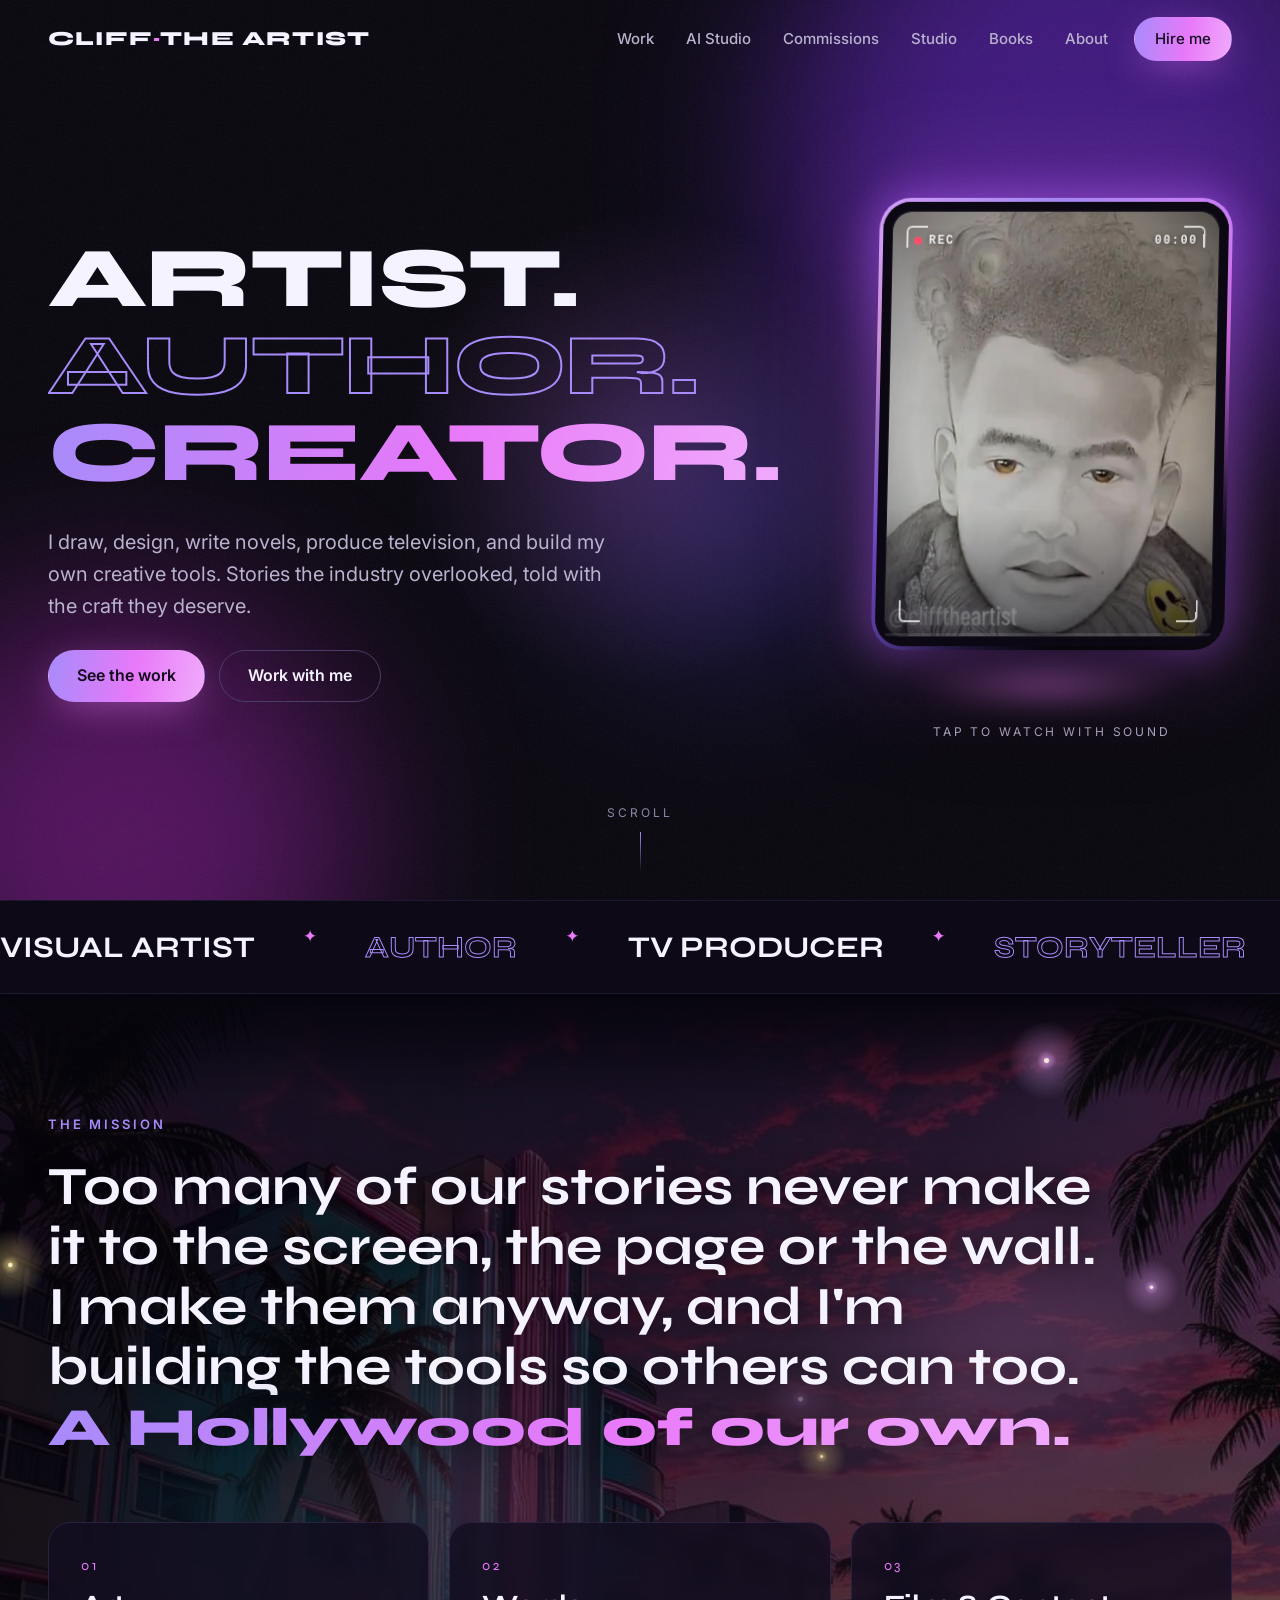
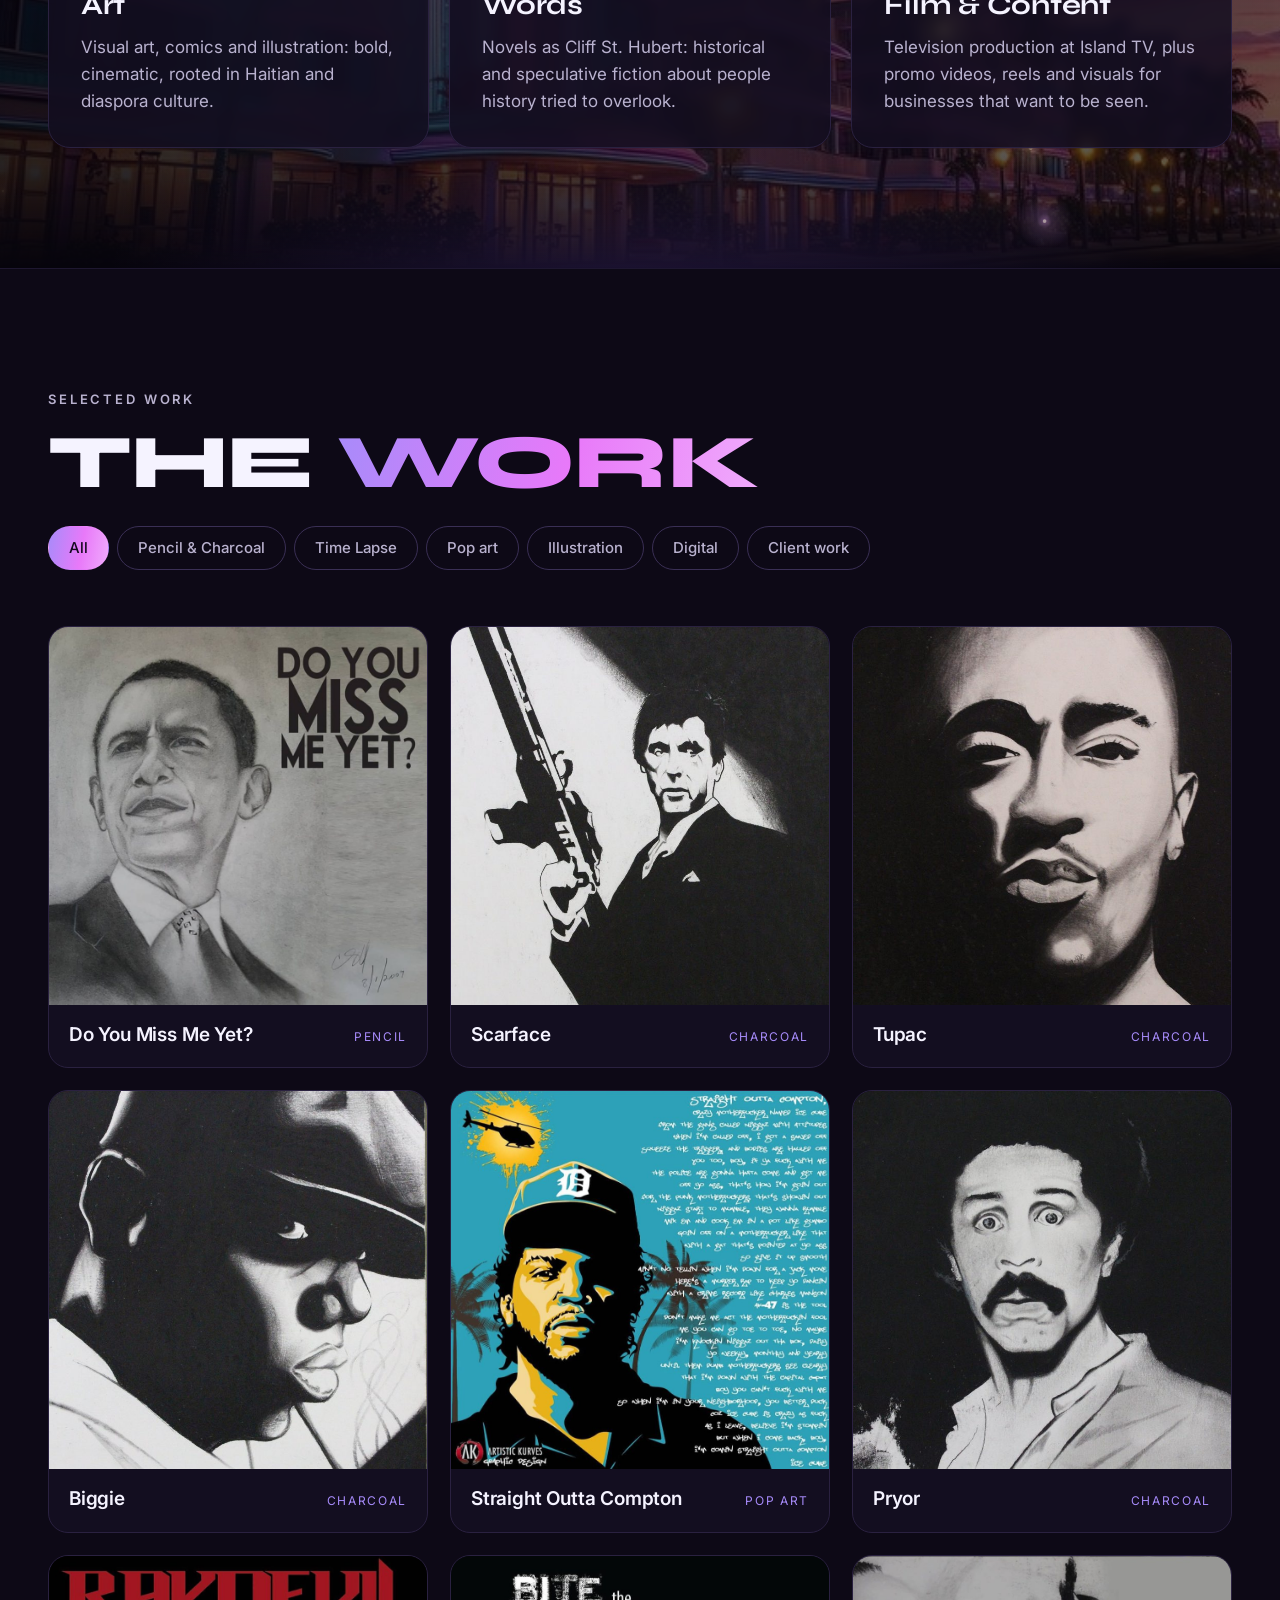
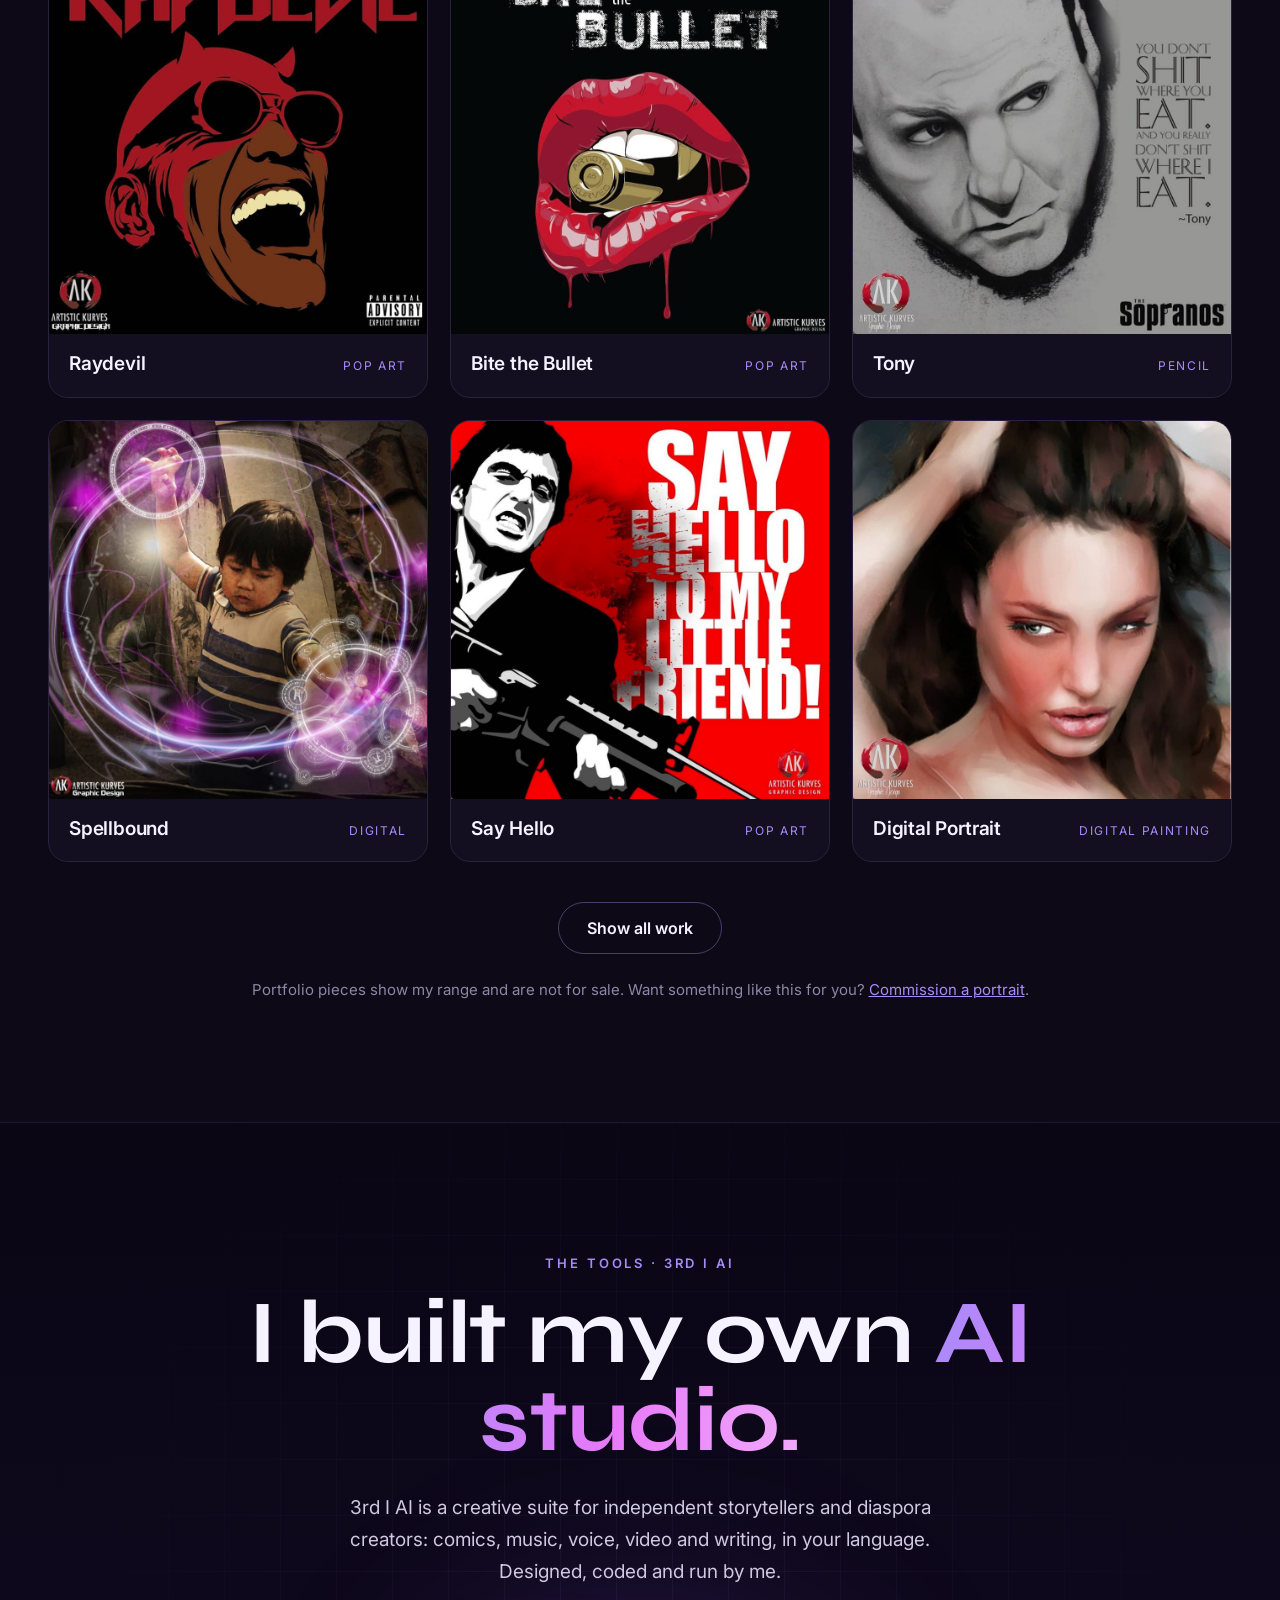
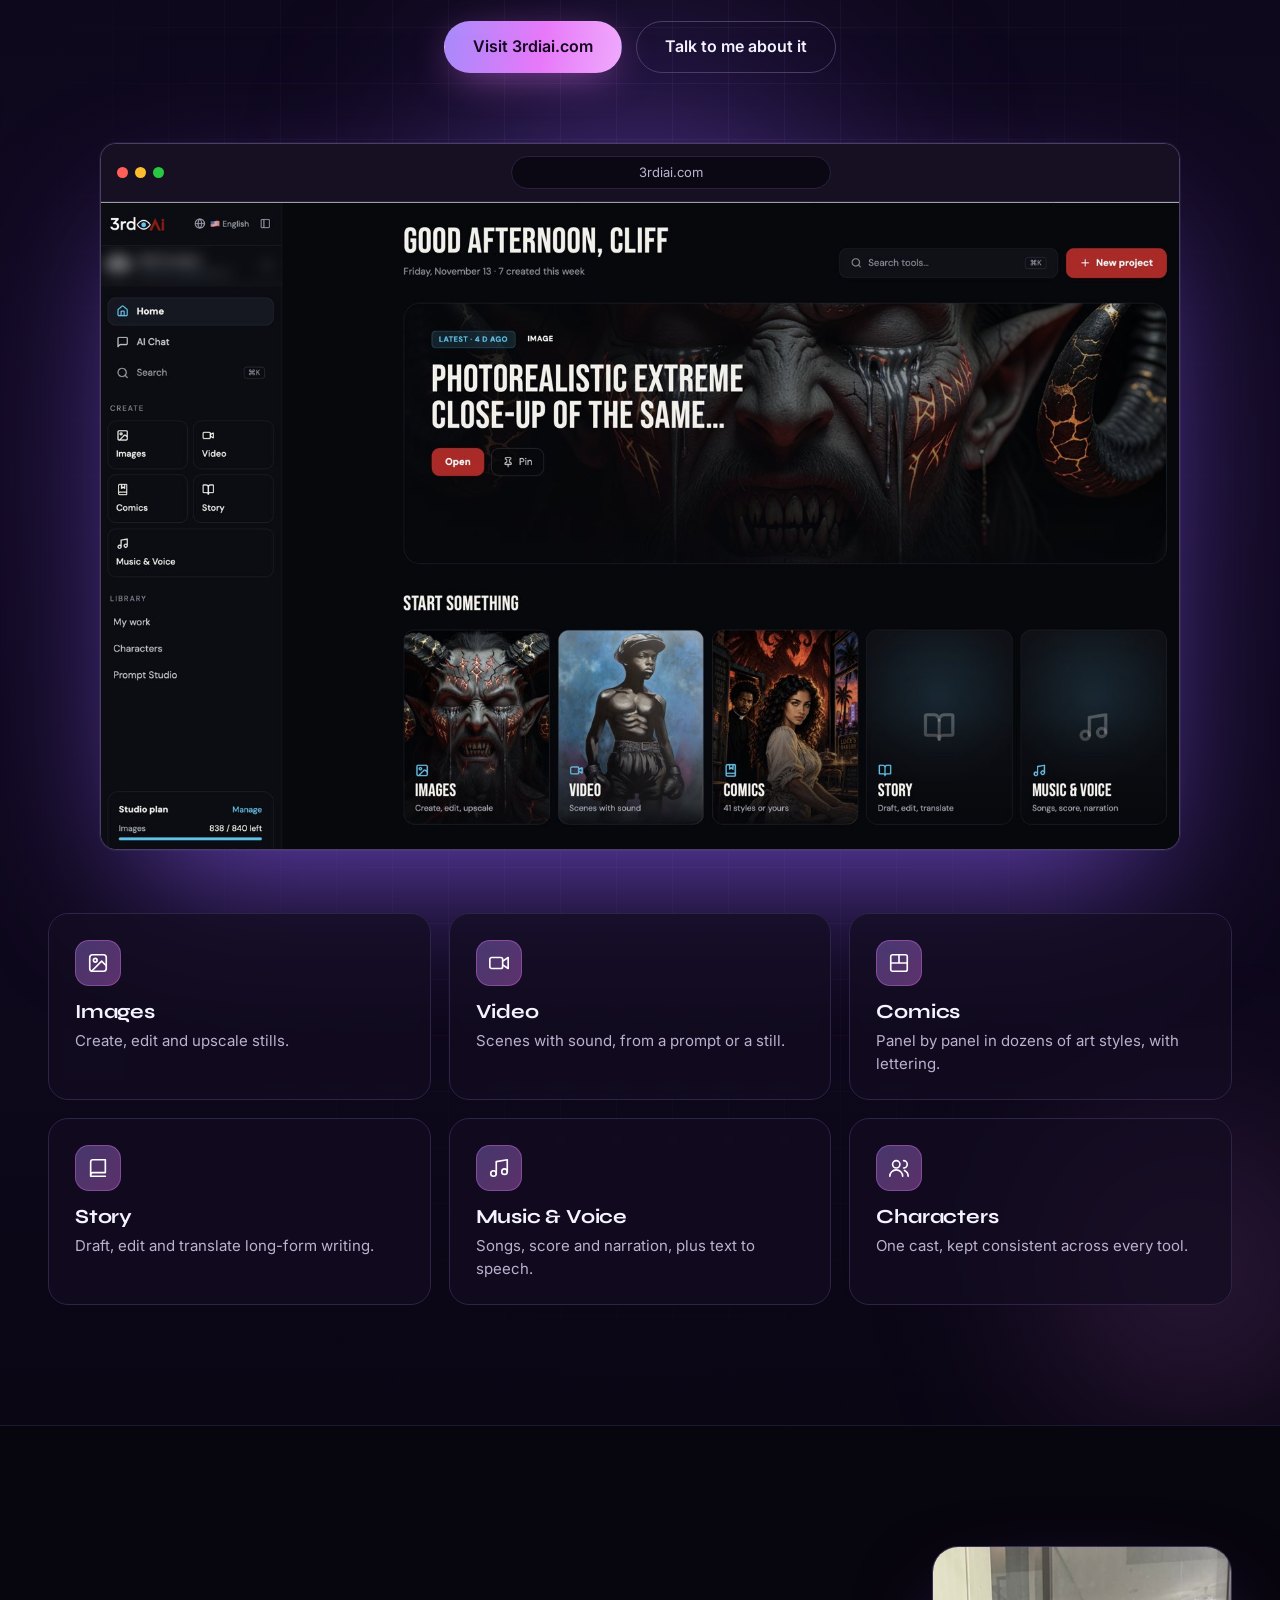
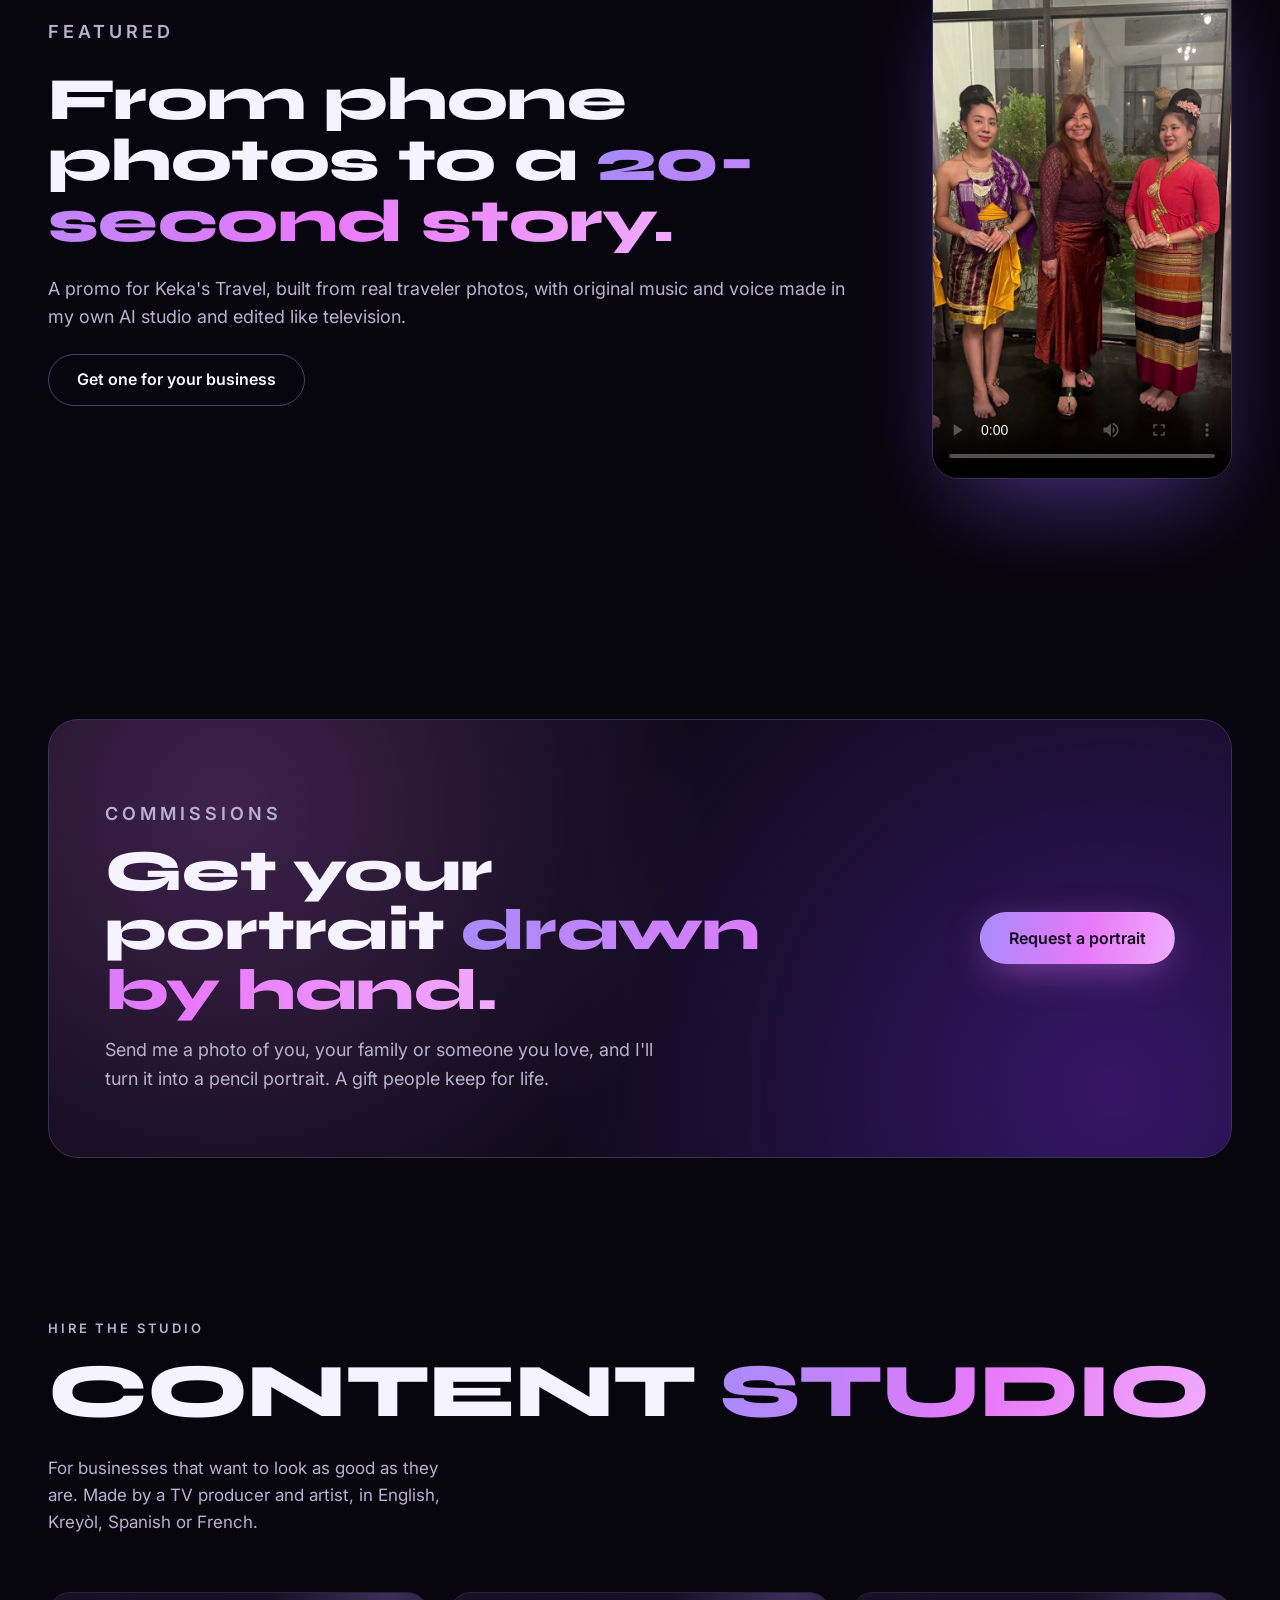
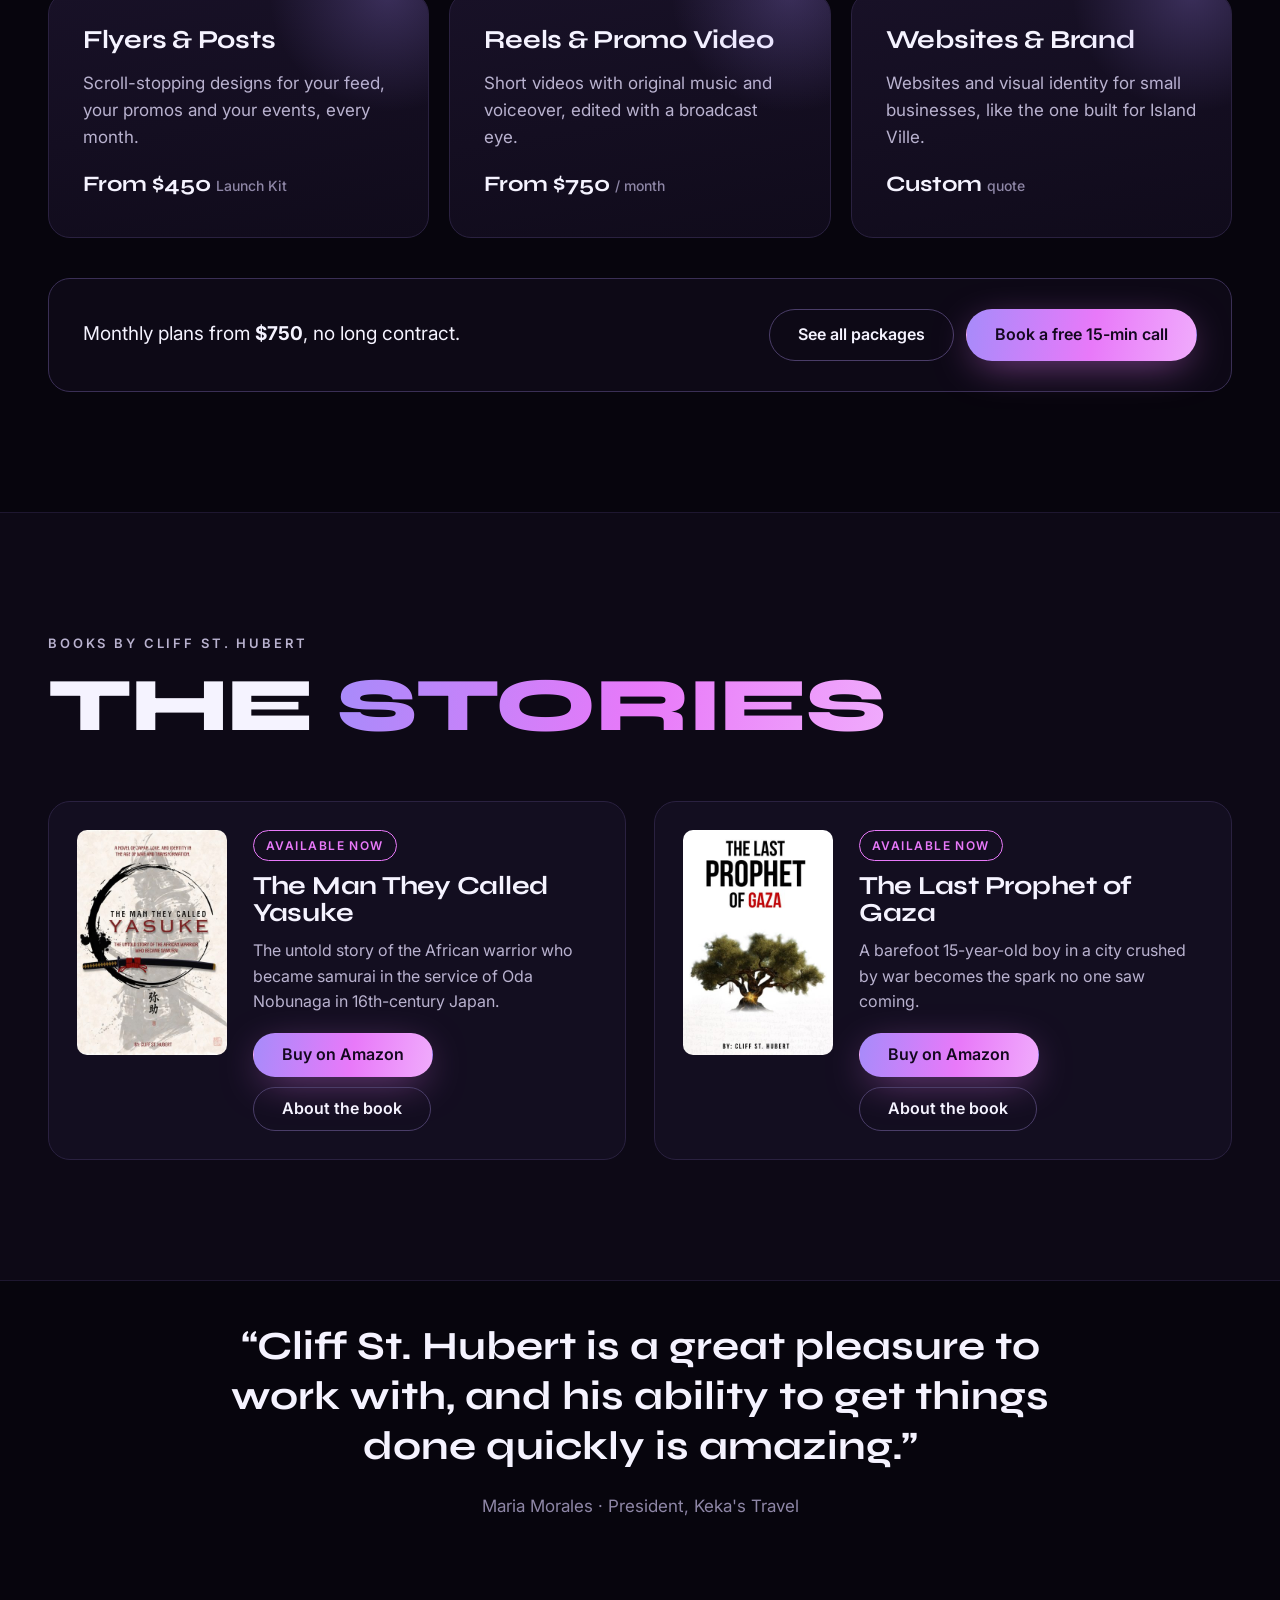
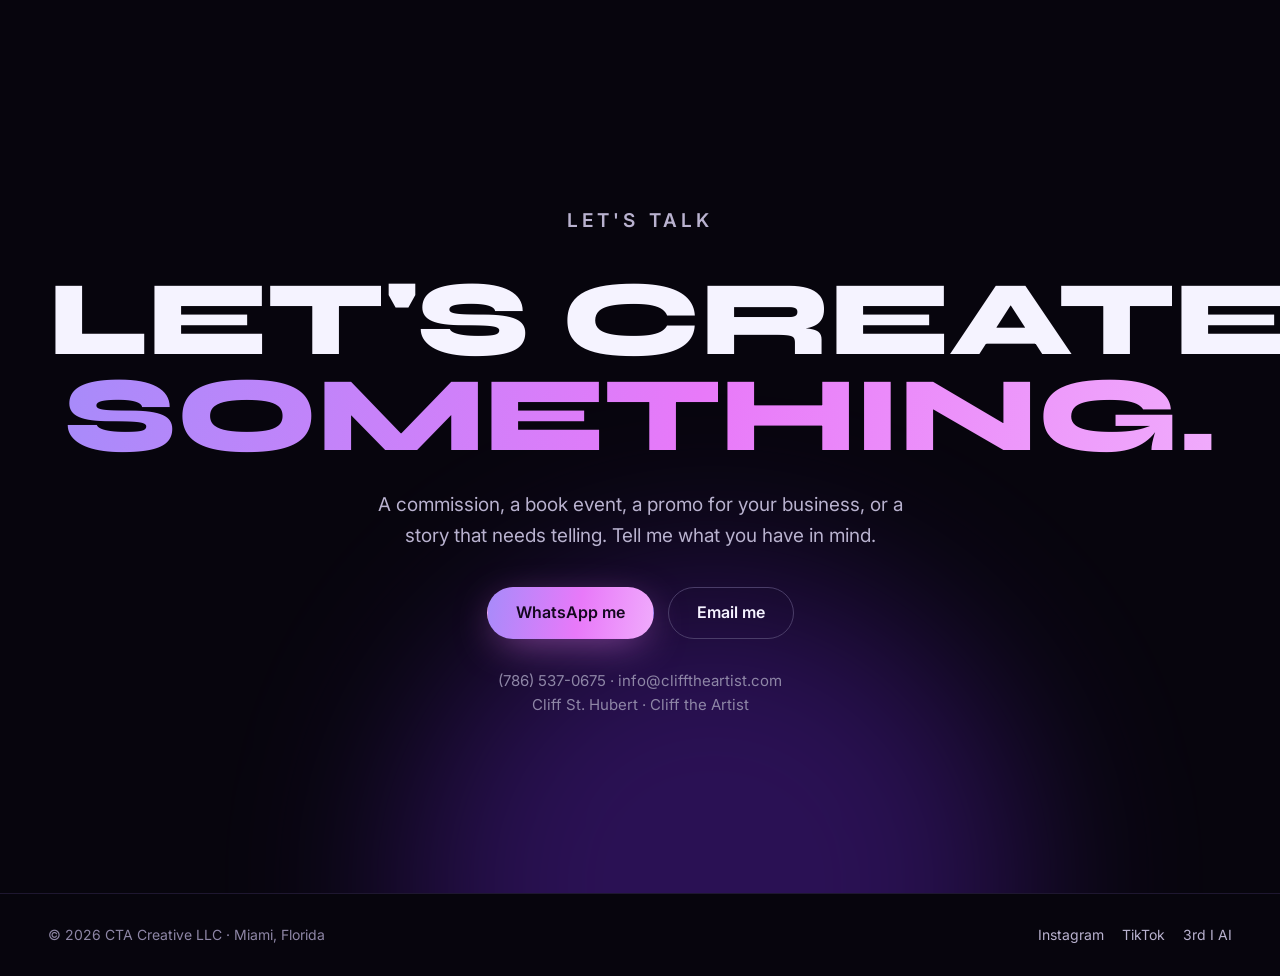
==== index.html @ 18308c5f "Use info@clifftheartist.com" ====
<!DOCTYPE html>
<html lang="en">
<head>
<meta charset="utf-8">
<meta name="viewport" content="width=device-width, initial-scale=1">
<title>Cliff the Artist · Artist, Author, Creator</title>
<meta name="description" content="Cliff the Artist: visual artist, author and TV producer in Miami. Art, books, film, and a content studio for businesses.">
<link rel="preconnect" href="https://fonts.googleapis.com">
<link rel="preconnect" href="https://fonts.gstatic.com" crossorigin>
<link href="https://fonts.googleapis.com/css2?family=Syne:wght@600;700;800&family=Inter:wght@400;500;600&display=swap" rel="stylesheet">
<link rel="stylesheet" href="css/site.css">
</head>
<body>
<a class="skip" href="#main">Skip to content</a>

<header class="nav" id="nav">
  <div class="wrap">
    <a class="logo" href="#top">CLIFF<span>·</span>THE ARTIST</a>
    <button class="menu-btn" aria-expanded="false" aria-controls="links">Menu</button>
    <nav class="links" id="links" aria-label="Main">
      <a href="#work">Work</a>
      <a href="#ai">AI Studio</a>
      <a href="#commission">Commissions</a>
      <a href="studio.html">Studio</a>
      <a href="#books">Books</a>
      <a href="#about">About</a>
      <a class="btn btn-primary" href="#contact">Hire me</a>
    </nav>
  </div>
</header>

<main id="main">

<!-- HERO -->
<section class="hero" id="top">
  <div class="orb o1"></div><div class="orb o2"></div><div class="orb o3"></div>
  <div class="cursor-glow" id="glow"></div>
  <div class="grain"></div>
  <div class="wrap">
    <div class="hero-copy">
      <h1>
        <span class="line"><span>Artist.</span></span>
        <span class="line"><span class="outline">Author.</span></span>
        <span class="line"><span class="grad-text">Creator.</span></span>
      </h1>
      <p class="lead">I draw, design, write novels, produce television, and build my own creative tools. Stories the industry overlooked, told with the craft they deserve.</p>
      <div class="ctas">
        <a class="btn btn-primary" href="#work">See the work</a>
        <a class="btn btn-ghost" href="#studio">Work with me</a>
      </div>
    </div>
    <div class="hero-stage">
      <a class="vfloat" href="#work" data-tl="0" aria-label="Watch Cliff draw: play the time-lapses full size with sound">
        <span class="vp" id="vp">
          <span class="vp-glow" aria-hidden="true"></span>
          <span class="vp-ring" aria-hidden="true"></span>
          <span class="vp-screen">
            <video src="video/drawing-reel.mp4" poster="video/drawing-reel.jpg" muted loop playsinline autoplay preload="auto"></video>
            <span class="vp-sweep" aria-hidden="true"></span>
            <span class="vp-corners" aria-hidden="true"><i></i><i></i><i></i><i></i></span>
            <span class="vp-hud" aria-hidden="true"><span><b class="dot"></b>REC</span><span id="vptc">00:00</span></span>
            <span class="vp-bar" aria-hidden="true"><b id="vpbar"></b></span>
          </span>
          <span class="vp-floor" aria-hidden="true"></span>
        </span>
        <span class="vp-label">Tap to watch with sound</span>
      </a>
    </div>
  </div>
  <div class="scroll-cue">Scroll</div>
</section>

<!-- MARQUEE -->
<div class="marquee" aria-hidden="true">
  <div class="marquee-track">
    <span>Visual Artist</span><i>✦</i><span class="alt">Author</span><i>✦</i><span>TV Producer</span><i>✦</i><span class="alt">Storyteller</span><i>✦</i><span>Founder of 3rd I AI</span><i>✦</i><span class="alt">Content Studio</span><i>✦</i>
    <span>Visual Artist</span><i>✦</i><span class="alt">Author</span><i>✦</i><span>TV Producer</span><i>✦</i><span class="alt">Storyteller</span><i>✦</i><span>Founder of 3rd I AI</span><i>✦</i><span class="alt">Content Studio</span><i>✦</i>
  </div>
</div>

<!-- MANIFESTO / ABOUT -->
<section class="sec manifesto" id="about">
  <div class="night" aria-hidden="true">
    <div class="city"><div class="city-move"><img src="images/miami-night.jpg" alt=""><div class="neon-pulse"></div></div></div>
    
    <canvas class="fireflies"></canvas>
  </div>
  <div class="wrap">
    <p class="eyebrow reveal">The mission</p>
    <p class="big reveal d1" style="margin-top:22px">Too many of our stories never make it to the screen, the page or the wall. I make them anyway, and I'm building the tools so others can too. <span class="grad-text">A Hollywood of our own.</span></p>
    <div class="pillars">
      <div class="pillar reveal">
        <span class="num">01</span>
        <h3>Art</h3>
        <p>Visual art, comics and illustration: bold, cinematic, rooted in Haitian and diaspora culture.</p>
      </div>
      <div class="pillar reveal d1">
        <span class="num">02</span>
        <h3>Words</h3>
        <p>Novels as Cliff St. Hubert: historical and speculative fiction about people history tried to overlook.</p>
      </div>
      <div class="pillar reveal d2">
        <span class="num">03</span>
        <h3>Film &amp; Content</h3>
        <p>Television production at Island TV, plus promo videos, reels and visuals for businesses that want to be seen.</p>
      </div>
    </div>
  </div>
</section>

<!-- WORK -->
<section class="sec" id="work" style="background:var(--bg2);border-top:1px solid #1E1730;border-bottom:1px solid #1E1730">
  <div class="wrap">
    <div class="sec-head">
      <div>
        <p class="eyebrow reveal">Selected work</p>
        <h2 class="reveal d1" style="margin-top:14px">The <span class="grad-text">Work</span></h2>
      </div>
      <div class="filters reveal d2" role="group" aria-label="Filter work">
        <button aria-pressed="true" data-filter="all">All</button>
        <button aria-pressed="false" data-filter="pencil">Pencil &amp; Charcoal</button>
        <button aria-pressed="false" data-filter="timelapse">Time Lapse</button>
        <button aria-pressed="false" data-filter="pop">Pop art</button>
        <button aria-pressed="false" data-filter="illustration">Illustration</button>
        <button aria-pressed="false" data-filter="digital">Digital</button>
        <button aria-pressed="false" data-filter="client">Client work</button>
      </div>
    </div>
    <div class="grid" id="grid">
<article class="item" data-cat="pencil"><div class="media"><img src="art/obama-pencil.jpg" alt="Pencil portrait of Barack Obama" loading="lazy"></div><div class="meta"><h3>Do You Miss Me Yet?</h3><span>Pencil</span></div></article>
<article class="item" data-cat="pencil"><div class="media"><img src="art/scarface-charcoal.jpg" alt="Charcoal drawing of Tony Montana from Scarface holding a rifle" loading="lazy" style="object-position:70% 40%"></div><div class="meta"><h3>Scarface</h3><span>Charcoal</span></div></article>
<article class="item" data-cat="pencil"><div class="media"><img src="art/tupac-charcoal.jpg" alt="Charcoal portrait of Tupac Shakur" loading="lazy"></div><div class="meta"><h3>Tupac</h3><span>Charcoal</span></div></article>
<article class="item" data-cat="pencil"><div class="media"><img src="art/biggie-charcoal.jpg" alt="Charcoal portrait of the Notorious B.I.G." loading="lazy" style="object-position:50% 30%"></div><div class="meta"><h3>Biggie</h3><span>Charcoal</span></div></article>
<article class="item" data-cat="pop"><div class="media"><img src="art/straight-outta-compton.jpg" alt="Pop art portrait of Ice Cube" loading="lazy"></div><div class="meta"><h3>Straight Outta Compton</h3><span>Pop art</span></div></article>
<article class="item" data-cat="pencil"><div class="media"><img src="art/pryor-charcoal.jpg" alt="Charcoal portrait of Richard Pryor" loading="lazy"></div><div class="meta"><h3>Pryor</h3><span>Charcoal</span></div></article>
<article class="item" data-cat="pop"><div class="media"><img src="art/raydevil.jpg" alt="Ray Charles reimagined as Daredevil" loading="lazy"></div><div class="meta"><h3>Raydevil</h3><span>Pop art</span></div></article>
<article class="item" data-cat="pop"><div class="media"><img src="art/bite-the-bullet.jpg" alt="Bite the Bullet" loading="lazy"></div><div class="meta"><h3>Bite the Bullet</h3><span>Pop art</span></div></article>
<article class="item" data-cat="pencil"><div class="media"><img src="art/tony-pencil.jpg" alt="Pencil portrait of Tony Soprano" loading="lazy"></div><div class="meta"><h3>Tony</h3><span>Pencil</span></div></article>
<article class="item" data-cat="digital"><div class="media"><img src="art/spellbound.jpg" alt="Photo composite of a child casting glowing magic circles" loading="lazy"></div><div class="meta"><h3>Spellbound</h3><span>Digital</span></div></article>
<article class="item" data-cat="pop"><div class="media"><img src="art/say-hello.jpg" alt="Pop art of Scarface" loading="lazy"></div><div class="meta"><h3>Say Hello</h3><span>Pop art</span></div></article>
<article class="item" data-cat="digital"><div class="media"><img src="art/digital-portrait.jpg" alt="Digital painting of a woman" loading="lazy"></div><div class="meta"><h3>Digital Portrait</h3><span>Digital painting</span></div></article>
<article class="item" data-cat="pop"><div class="media"><img src="art/plata-o-plomo.jpg" alt="Pop art of Pablo Escobar as a saint icon" loading="lazy"></div><div class="meta"><h3>Plata o Plomo</h3><span>Pop art</span></div></article>
<article class="item" data-cat="illustration"><div class="media"><img src="art/no-monkey-business.jpg" alt="No Monkey Business" loading="lazy"></div><div class="meta"><h3>No Monkey Business</h3><span>Illustration</span></div></article>
<article class="item" data-cat="pop"><div class="media"><img src="art/bruce-lee.jpg" alt="Bruce Lee" loading="lazy"></div><div class="meta"><h3>Bruce Lee</h3><span>Pop art</span></div></article>
<article class="item" data-cat="illustration"><div class="media"><img src="art/marijane.jpg" alt="Marijane" loading="lazy"></div><div class="meta"><h3>Marijane</h3><span>Illustration</span></div></article>
<article class="item" data-cat="pop"><div class="media"><img src="art/mia.jpg" alt="Pop art of Mia Wallace from Pulp Fiction" loading="lazy"></div><div class="meta"><h3>Mia</h3><span>Pop art</span></div></article>
<article class="item" data-cat="digital"><div class="media"><img src="art/machina.jpg" alt="Digital composite of a four-armed cyborg woman" loading="lazy"></div><div class="meta"><h3>Machina</h3><span>Digital</span></div></article>
<article class="item" data-cat="pop"><div class="media"><img src="art/veteran.jpg" alt="Veteran" loading="lazy"></div><div class="meta"><h3>Veteran</h3><span>Pop art</span></div></article>
<article class="item" data-cat="pop"><div class="media"><img src="art/damaged.jpg" alt="Pop art of the Joker" loading="lazy"></div><div class="meta"><h3>Damaged</h3><span>Pop art</span></div></article>
<article class="item" data-cat="pop"><div class="media"><img src="art/krueger.jpg" alt="Stencil art of Freddy Krueger" loading="lazy"></div><div class="meta"><h3>Krueger</h3><span>Pop art</span></div></article>
<article class="item" data-cat="illustration"><div class="media"><img src="art/come-get-it.jpg" alt="Illustration of a woman boxer" loading="lazy"></div><div class="meta"><h3>Come Get It</h3><span>Illustration</span></div></article>
<article class="item" data-cat="client"><div class="media"><img src="art/sawyer-taylor.jpg" alt="Skateboarder composite with Sawyer Taylor logo" loading="lazy"></div><div class="meta"><h3>Sawyer Taylor</h3><span>Branding</span></div></article>
<article class="item" data-cat="client"><div class="media"><img src="images/kekas-grecia-flyer.jpg" alt="Keka's Travel flyer: Grecia de Ensueño tour" loading="lazy"></div><div class="meta"><h3>Keka's Travel · Greece</h3><span>Client</span></div></article>
<article class="item" data-cat="film client"><div class="media"><img src="images/kekas-promo-poster.jpg" alt="Still from the Keka's Travel promo video" loading="lazy"></div><div class="meta"><h3>Keka's Travel · Asia promo</h3><span>Film</span></div><a class="cover" href="#reel" aria-label="Keka's Travel · Asia promo"></a></article>
<article class="item" data-cat="client"><div class="media"><img src="images/kekas-guatemala-flyer.jpg" alt="Keka's Travel flyer: Guatemala and Antigua tour" loading="lazy"></div><div class="meta"><h3>Keka's Travel · Guatemala</h3><span>Client</span></div></article>
<article class="item" data-cat="client"><div class="media"><img src="images/island-ville-site.jpg" alt="Island Ville Catering &amp; Meal Service website homepage" loading="lazy" style="object-position:38% center"></div><div class="meta"><h3>Island Ville · website</h3><span>Web design</span></div><a class="cover" href="https://islandville1.com" aria-label="Visit the Island Ville website"></a></article>


<article class="item tl-item" data-cat="timelapse" data-i="0"><button class="tl-open" type="button" aria-label="Play with sound: Fight Club"><span class="media"><video class="lapse" data-src="art/timelapse/fight-club.mp4" poster="art/timelapse/fight-club.jpg" muted loop playsinline preload="none"></video><span class="live">Time-lapse</span><span class="tl-play" aria-hidden="true"><svg width="22" height="22" viewBox="0 0 24 24" fill="#fff"><path d="M8 5v14l11-7z"/></svg></span></span></button><div class="meta"><h3>Fight Club</h3><span>Pencil</span></div></article>
<article class="item tl-item" data-cat="timelapse" data-i="1"><button class="tl-open" type="button" aria-label="Play with sound: My son"><span class="media"><video class="lapse" data-src="art/timelapse/son-portrait.mp4" poster="art/timelapse/son-portrait.jpg" muted loop playsinline preload="none"></video><span class="live">Time-lapse</span><span class="tl-play" aria-hidden="true"><svg width="22" height="22" viewBox="0 0 24 24" fill="#fff"><path d="M8 5v14l11-7z"/></svg></span></span></button><div class="meta"><h3>My son</h3><span>Pencil</span></div></article>
<article class="item tl-item" data-cat="timelapse" data-i="2"><button class="tl-open" type="button" aria-label="Play with sound: Henri Caesar, the Black Caesar"><span class="media"><video class="lapse" data-src="art/timelapse/henri-caesar.mp4" poster="art/timelapse/henri-caesar.jpg" muted loop playsinline preload="none"></video><span class="live">Time-lapse</span><span class="tl-play" aria-hidden="true"><svg width="22" height="22" viewBox="0 0 24 24" fill="#fff"><path d="M8 5v14l11-7z"/></svg></span></span></button><div class="meta"><h3>Henri Caesar, the Black Caesar</h3><span>Pencil</span></div></article>
<article class="item tl-item" data-cat="timelapse" data-i="3"><button class="tl-open" type="button" aria-label="Play with sound: African princess, from imagination"><span class="media"><video class="lapse" data-src="art/timelapse/african-princess.mp4" poster="art/timelapse/african-princess.jpg" muted loop playsinline preload="none"></video><span class="live">Time-lapse</span><span class="tl-play" aria-hidden="true"><svg width="22" height="22" viewBox="0 0 24 24" fill="#fff"><path d="M8 5v14l11-7z"/></svg></span></span></button><div class="meta"><h3>African princess, from imagination</h3><span>Pencil</span></div></article>
<article class="item tl-item" data-cat="timelapse" data-i="4"><button class="tl-open" type="button" aria-label="Play with sound: The Notorious B.I.G."><span class="media"><video class="lapse" data-src="art/timelapse/biggie.mp4" poster="art/timelapse/biggie.jpg" muted loop playsinline preload="none"></video><span class="live">Time-lapse</span><span class="tl-play" aria-hidden="true"><svg width="22" height="22" viewBox="0 0 24 24" fill="#fff"><path d="M8 5v14l11-7z"/></svg></span></span></button><div class="meta"><h3>The Notorious B.I.G.</h3><span>Charcoal</span></div></article>
<article class="item tl-item" data-cat="timelapse" data-i="5"><button class="tl-open" type="button" aria-label="Play with sound: Tony Soprano"><span class="media"><video class="lapse" data-src="art/timelapse/tony-soprano.mp4" poster="art/timelapse/tony-soprano.jpg" muted loop playsinline preload="none"></video><span class="live">Time-lapse</span><span class="tl-play" aria-hidden="true"><svg width="22" height="22" viewBox="0 0 24 24" fill="#fff"><path d="M8 5v14l11-7z"/></svg></span></span></button><div class="meta"><h3>Tony Soprano</h3><span>Charcoal</span></div></article>
<article class="item tl-item" data-cat="timelapse" data-i="6"><button class="tl-open" type="button" aria-label="Play with sound: Richard Pryor"><span class="media"><video class="lapse" data-src="art/timelapse/pryor-charcoal.mp4" poster="art/timelapse/pryor-charcoal.jpg" muted loop playsinline preload="none"></video><span class="live">Time-lapse</span><span class="tl-play" aria-hidden="true"><svg width="22" height="22" viewBox="0 0 24 24" fill="#fff"><path d="M8 5v14l11-7z"/></svg></span></span></button><div class="meta"><h3>Richard Pryor</h3><span>Charcoal</span></div></article>
<article class="item tl-item" data-cat="timelapse" data-i="7"><button class="tl-open" type="button" aria-label="Play with sound: My daughter"><span class="media"><video class="lapse" data-src="art/timelapse/daughter-portrait.mp4" poster="art/timelapse/daughter-portrait.jpg" muted loop playsinline preload="none"></video><span class="live">Time-lapse</span><span class="tl-play" aria-hidden="true"><svg width="22" height="22" viewBox="0 0 24 24" fill="#fff"><path d="M8 5v14l11-7z"/></svg></span></span></button><div class="meta"><h3>My daughter</h3><span>Pencil</span></div></article>
<article class="item tl-item" data-cat="timelapse" data-i="8"><button class="tl-open" type="button" aria-label="Play with sound: Taxi Driver"><span class="media"><video class="lapse" data-src="art/timelapse/taxi-driver.mp4" poster="art/timelapse/taxi-driver.jpg" muted loop playsinline preload="none"></video><span class="live">Time-lapse</span><span class="tl-play" aria-hidden="true"><svg width="22" height="22" viewBox="0 0 24 24" fill="#fff"><path d="M8 5v14l11-7z"/></svg></span></span></button><div class="meta"><h3>Taxi Driver</h3><span>Pencil</span></div></article>
<article class="item tl-item" data-cat="timelapse" data-i="9"><button class="tl-open" type="button" aria-label="Play with sound: Tupac"><span class="media"><video class="lapse" data-src="art/timelapse/tupac-charcoal.mp4" poster="art/timelapse/tupac-charcoal.jpg" muted loop playsinline preload="none"></video><span class="live">Time-lapse</span><span class="tl-play" aria-hidden="true"><svg width="22" height="22" viewBox="0 0 24 24" fill="#fff"><path d="M8 5v14l11-7z"/></svg></span></span></button><div class="meta"><h3>Tupac</h3><span>Charcoal</span></div></article>
<article class="item tl-item" data-cat="timelapse" data-i="10"><button class="tl-open" type="button" aria-label="Play with sound: Snoop Dogg"><span class="media"><video class="lapse" data-src="art/timelapse/snoop-dogg.mp4" poster="art/timelapse/snoop-dogg.jpg" muted loop playsinline preload="none"></video><span class="live">Time-lapse</span><span class="tl-play" aria-hidden="true"><svg width="22" height="22" viewBox="0 0 24 24" fill="#fff"><path d="M8 5v14l11-7z"/></svg></span></span></button><div class="meta"><h3>Snoop Dogg</h3><span>Pencil</span></div></article>
<article class="item tl-item" data-cat="timelapse" data-i="11"><button class="tl-open" type="button" aria-label="Play with sound: Sketch for fun"><span class="media"><video class="lapse" data-src="art/timelapse/sketch-for-fun.mp4" poster="art/timelapse/sketch-for-fun.jpg" muted loop playsinline preload="none"></video><span class="live">Time-lapse</span><span class="tl-play" aria-hidden="true"><svg width="22" height="22" viewBox="0 0 24 24" fill="#fff"><path d="M8 5v14l11-7z"/></svg></span></span></button><div class="meta"><h3>Sketch for fun</h3><span>Color pencil</span></div></article>
<article class="item tl-item" data-cat="timelapse" data-i="12"><button class="tl-open" type="button" aria-label="Play with sound: The Joker"><span class="media"><video class="lapse" data-src="art/timelapse/joker.mp4" poster="art/timelapse/joker.jpg" muted loop playsinline preload="none"></video><span class="live">Time-lapse</span><span class="tl-play" aria-hidden="true"><svg width="22" height="22" viewBox="0 0 24 24" fill="#fff"><path d="M8 5v14l11-7z"/></svg></span></span></button><div class="meta"><h3>The Joker</h3><span>Pencil</span></div></article>
<article class="item tl-item" data-cat="timelapse" data-i="13"><button class="tl-open" type="button" aria-label="Play with sound: The Shining"><span class="media"><video class="lapse" data-src="art/timelapse/shining.mp4" poster="art/timelapse/shining.jpg" muted loop playsinline preload="none"></video><span class="live">Time-lapse</span><span class="tl-play" aria-hidden="true"><svg width="22" height="22" viewBox="0 0 24 24" fill="#fff"><path d="M8 5v14l11-7z"/></svg></span></span></button><div class="meta"><h3>The Shining</h3><span>Pencil</span></div></article>
<article class="item tl-item" data-cat="timelapse" data-i="14"><button class="tl-open" type="button" aria-label="Play with sound: DJ Nicky Mix, Island TV"><span class="media"><video class="lapse" data-src="art/timelapse/dj-nicky-mix.mp4" poster="art/timelapse/dj-nicky-mix.jpg" muted loop playsinline preload="none"></video><span class="live">Time-lapse</span><span class="tl-play" aria-hidden="true"><svg width="22" height="22" viewBox="0 0 24 24" fill="#fff"><path d="M8 5v14l11-7z"/></svg></span></span></button><div class="meta"><h3>DJ Nicky Mix, Island TV</h3><span>Pencil</span></div></article>
<article class="item tl-item" data-cat="timelapse" data-i="15"><button class="tl-open" type="button" aria-label="Play with sound: Brittney Griner"><span class="media"><video class="lapse" data-src="art/timelapse/brittney-griner.mp4" poster="art/timelapse/brittney-griner.jpg" muted loop playsinline preload="none"></video><span class="live">Time-lapse</span><span class="tl-play" aria-hidden="true"><svg width="22" height="22" viewBox="0 0 24 24" fill="#fff"><path d="M8 5v14l11-7z"/></svg></span></span></button><div class="meta"><h3>Brittney Griner</h3><span>Pencil</span></div></article>
<article class="item tl-item" data-cat="timelapse" data-i="16"><button class="tl-open" type="button" aria-label="Play with sound: Jamie Foxx as Spawn"><span class="media"><video class="lapse" data-src="art/timelapse/spawn.mp4" poster="art/timelapse/spawn.jpg" muted loop playsinline preload="none"></video><span class="live">Time-lapse</span><span class="tl-play" aria-hidden="true"><svg width="22" height="22" viewBox="0 0 24 24" fill="#fff"><path d="M8 5v14l11-7z"/></svg></span></span></button><div class="meta"><h3>Jamie Foxx as Spawn</h3><span>Pencil</span></div></article>
<article class="item tl-item" data-cat="timelapse" data-i="17"><button class="tl-open" type="button" aria-label="Play with sound: The Hulk"><span class="media"><video class="lapse" data-src="art/timelapse/hulk.mp4" poster="art/timelapse/hulk.jpg" muted loop playsinline preload="none"></video><span class="live">Time-lapse</span><span class="tl-play" aria-hidden="true"><svg width="22" height="22" viewBox="0 0 24 24" fill="#fff"><path d="M8 5v14l11-7z"/></svg></span></span></button><div class="meta"><h3>The Hulk</h3><span>Pencil</span></div></article>
<article class="item tl-item" data-cat="timelapse" data-i="18"><button class="tl-open" type="button" aria-label="Play with sound: Original art for Savage Mind 23"><span class="media"><video class="lapse" data-src="art/timelapse/savage-mind.mp4" poster="art/timelapse/savage-mind.jpg" muted loop playsinline preload="none"></video><span class="live">Time-lapse</span><span class="tl-play" aria-hidden="true"><svg width="22" height="22" viewBox="0 0 24 24" fill="#fff"><path d="M8 5v14l11-7z"/></svg></span></span></button><div class="meta"><h3>Original art for Savage Mind 23</h3><span>Pencil</span></div></article>
<article class="item tl-item" data-cat="timelapse" data-i="19"><button class="tl-open" type="button" aria-label="Play with sound: My baby sister"><span class="media"><video class="lapse" data-src="art/timelapse/baby-sister.mp4" poster="art/timelapse/baby-sister.jpg" muted loop playsinline preload="none"></video><span class="live">Time-lapse</span><span class="tl-play" aria-hidden="true"><svg width="22" height="22" viewBox="0 0 24 24" fill="#fff"><path d="M8 5v14l11-7z"/></svg></span></span></button><div class="meta"><h3>My baby sister</h3><span>Pencil</span></div></article>
<article class="item tl-item" data-cat="timelapse" data-i="20"><button class="tl-open" type="button" aria-label="Play with sound: My baby brother"><span class="media"><video class="lapse" data-src="art/timelapse/baby-brother.mp4" poster="art/timelapse/baby-brother.jpg" muted loop playsinline preload="none"></video><span class="live">Time-lapse</span><span class="tl-play" aria-hidden="true"><svg width="22" height="22" viewBox="0 0 24 24" fill="#fff"><path d="M8 5v14l11-7z"/></svg></span></span></button><div class="meta"><h3>My baby brother</h3><span>Pencil</span></div></article>
<article class="item tl-item" data-cat="timelapse" data-i="21"><button class="tl-open" type="button" aria-label="Play with sound: For my brother"><span class="media"><video class="lapse" data-src="art/timelapse/for-my-brother.mp4" poster="art/timelapse/for-my-brother.jpg" muted loop playsinline preload="none"></video><span class="live">Time-lapse</span><span class="tl-play" aria-hidden="true"><svg width="22" height="22" viewBox="0 0 24 24" fill="#fff"><path d="M8 5v14l11-7z"/></svg></span></span></button><div class="meta"><h3>For my brother</h3><span>Pencil</span></div></article>
<article class="item tl-item" data-cat="timelapse" data-i="22"><button class="tl-open" type="button" aria-label="Play with sound: Boys will be boys"><span class="media"><video class="lapse" data-src="art/timelapse/son-nosebleed.mp4" poster="art/timelapse/son-nosebleed.jpg" muted loop playsinline preload="none"></video><span class="live">Time-lapse</span><span class="tl-play" aria-hidden="true"><svg width="22" height="22" viewBox="0 0 24 24" fill="#fff"><path d="M8 5v14l11-7z"/></svg></span></span></button><div class="meta"><h3>Boys will be boys</h3><span>Color pencil</span></div></article>
<article class="item tl-item" data-cat="timelapse" data-i="23"><button class="tl-open" type="button" aria-label="Play with sound: Tupac, again"><span class="media"><video class="lapse" data-src="art/timelapse/tupac-pencil.mp4" poster="art/timelapse/tupac-pencil.jpg" muted loop playsinline preload="none"></video><span class="live">Time-lapse</span><span class="tl-play" aria-hidden="true"><svg width="22" height="22" viewBox="0 0 24 24" fill="#fff"><path d="M8 5v14l11-7z"/></svg></span></span></button><div class="meta"><h3>Tupac, again</h3><span>Pencil</span></div></article>
<article class="item tl-item" data-cat="timelapse" data-i="24"><button class="tl-open" type="button" aria-label="Play with sound: My son, another sketch"><span class="media"><video class="lapse" data-src="art/timelapse/son.mp4" poster="art/timelapse/son.jpg" muted loop playsinline preload="none"></video><span class="live">Time-lapse</span><span class="tl-play" aria-hidden="true"><svg width="22" height="22" viewBox="0 0 24 24" fill="#fff"><path d="M8 5v14l11-7z"/></svg></span></span></button><div class="meta"><h3>My son, another sketch</h3><span>Pencil</span></div></article>
<article class="item tl-item" data-cat="timelapse" data-i="25"><button class="tl-open" type="button" aria-label="Play with sound: My daughter"><span class="media"><video class="lapse" data-src="art/timelapse/daughter.mp4" poster="art/timelapse/daughter.jpg" muted loop playsinline preload="none"></video><span class="live">Time-lapse</span><span class="tl-play" aria-hidden="true"><svg width="22" height="22" viewBox="0 0 24 24" fill="#fff"><path d="M8 5v14l11-7z"/></svg></span></span></button><div class="meta"><h3>My daughter</h3><span>Pencil</span></div></article>
<article class="item tl-item" data-cat="timelapse" data-i="26"><button class="tl-open" type="button" aria-label="Play with sound: Family"><span class="media"><video class="lapse" data-src="art/timelapse/family.mp4" poster="art/timelapse/family.jpg" muted loop playsinline preload="none"></video><span class="live">Time-lapse</span><span class="tl-play" aria-hidden="true"><svg width="22" height="22" viewBox="0 0 24 24" fill="#fff"><path d="M8 5v14l11-7z"/></svg></span></span></button><div class="meta"><h3>Family</h3><span>Pencil</span></div></article>
    </div>
    <div style="text-align:center;margin-top:40px"><button class="btn btn-ghost" id="more" type="button">Show all work</button></div>
    <p class="portfolio-note">Portfolio pieces show my range and are not for sale. Want something like this for you? <a href="#commission">Commission a portrait</a>.</p>
  </div>
  </div>
</section>

<div class="tl-box" id="tlbox" role="dialog" aria-modal="true" aria-label="Time-lapse player" hidden>
  <button class="tl-x" type="button" aria-label="Close">&times;</button>
  <button class="tl-nav tl-prev" type="button" aria-label="Previous">&#8249;</button>
  <figure><video id="tlvid" controls playsinline></video><figcaption><strong id="tltitle"></strong><span id="tlmed"></span></figcaption></figure>
  <button class="tl-nav tl-next" type="button" aria-label="Next">&#8250;</button>
</div>

<!-- 3RD I AI -->
<section class="ai-sec" id="ai">
  <div class="ai-bg" aria-hidden="true"><span class="ai-gridlines"></span><span class="ai-orb a"></span><span class="ai-orb b"></span></div>
  <div class="wrap">
    <div class="ai-head">
      <p class="eyebrow reveal">The tools · 3rd I AI</p>
      <h2 class="reveal d1">I built my own <span class="grad-text">AI studio.</span></h2>
      <p class="reveal d2">3rd I AI is a creative suite for independent storytellers and diaspora creators: comics, music, voice, video and writing, in your language. Designed, coded and run by me.</p>
      <div class="ai-ctas reveal d3"><a class="btn btn-primary" href="https://www.3rdiai.com">Visit 3rdiai.com</a><a class="btn btn-ghost" href="#contact">Talk to me about it</a></div>
    </div>
    <div class="ai-stage" id="aistage">
      <a class="browser ai-browser" href="https://www.3rdiai.com" aria-label="Open 3rdiai.com">
        <div class="browser-bar" aria-hidden="true">
          <span class="dots"><i></i><i></i><i></i></span>
          <span class="url">3rdiai.com</span>
        </div>
        <div class="browser-screen">
          <img src="images/3rdiai-home.jpg" alt="The 3rd I AI home screen: create images, video, comics, stories, music and voice" loading="lazy">
        </div>
        <span class="browser-cta">Open the site ↗</span>
      </a>
    </div>
    <div class="ai-tools">
        <div class="ai-tool reveal d1"><span class="ai-ico"><svg width="22" height="22" viewBox="0 0 24 24" fill="none" stroke="currentColor" stroke-width="1.8" stroke-linecap="round" stroke-linejoin="round" aria-hidden="true"><rect x="3" y="3" width="18" height="18" rx="3"/><circle cx="9" cy="9" r="2"/><path d="m21 15-5-5L5 21"/></svg></span><h3>Images</h3><p>Create, edit and upscale stills.</p></div>
        <div class="ai-tool reveal d2"><span class="ai-ico"><svg width="22" height="22" viewBox="0 0 24 24" fill="none" stroke="currentColor" stroke-width="1.8" stroke-linecap="round" stroke-linejoin="round" aria-hidden="true"><rect x="2" y="6" width="14" height="12" rx="2"/><path d="m16 10 6-4v12l-6-4"/></svg></span><h3>Video</h3><p>Scenes with sound, from a prompt or a still.</p></div>
        <div class="ai-tool reveal d3"><span class="ai-ico"><svg width="22" height="22" viewBox="0 0 24 24" fill="none" stroke="currentColor" stroke-width="1.8" stroke-linecap="round" stroke-linejoin="round" aria-hidden="true"><rect x="3" y="3" width="18" height="18" rx="2"/><path d="M3 12h18M12 3v9"/></svg></span><h3>Comics</h3><p>Panel by panel in dozens of art styles, with lettering.</p></div>
        <div class="ai-tool reveal d1"><span class="ai-ico"><svg width="22" height="22" viewBox="0 0 24 24" fill="none" stroke="currentColor" stroke-width="1.8" stroke-linecap="round" stroke-linejoin="round" aria-hidden="true"><path d="M4 19.5A2.5 2.5 0 0 1 6.5 17H20V3H6.5A2.5 2.5 0 0 0 4 5.5z"/><path d="M4 19.5V21h16"/></svg></span><h3>Story</h3><p>Draft, edit and translate long-form writing.</p></div>
        <div class="ai-tool reveal d2"><span class="ai-ico"><svg width="22" height="22" viewBox="0 0 24 24" fill="none" stroke="currentColor" stroke-width="1.8" stroke-linecap="round" stroke-linejoin="round" aria-hidden="true"><path d="M9 18V5l12-2v13"/><circle cx="6" cy="18" r="3"/><circle cx="18" cy="16" r="3"/></svg></span><h3>Music & Voice</h3><p>Songs, score and narration, plus text to speech.</p></div>
        <div class="ai-tool reveal d3"><span class="ai-ico"><svg width="22" height="22" viewBox="0 0 24 24" fill="none" stroke="currentColor" stroke-width="1.8" stroke-linecap="round" stroke-linejoin="round" aria-hidden="true"><circle cx="9" cy="8" r="4"/><path d="M2 21a7 7 0 0 1 14 0"/><path d="M17 4a4 4 0 0 1 0 8M22 21a7 7 0 0 0-4-6.3"/></svg></span><h3>Characters</h3><p>One cast, kept consistent across every tool.</p></div>
    </div>
  </div>
</section>

<!-- FEATURE VIDEO -->
<section class="sec" id="reel">
  <div class="wrap feature">
    <div class="copy">
      <p class="eyebrow reveal">Featured</p>
      <h2 class="reveal d1">From phone photos to a <span class="grad-text">20-second story.</span></h2>
      <p class="reveal d2">A promo for Keka's Travel, built from real traveler photos, with original music and voice made in my own AI studio and edited like television.</p>
      <div class="reveal d3"><a class="btn btn-ghost" href="#studio">Get one for your business</a></div>
    </div>
    <div class="vid reveal d1">
      <video src="video/kekas-promo.mp4" poster="images/kekas-promo-poster.jpg" controls playsinline preload="metadata" aria-label="Keka's Travel promo video"></video>
    </div>
  </div>
</section>

<!-- COMMISSION -->
<section class="sec" id="commission" style="padding-bottom:40px">
  <div class="wrap">
    <div class="ai-band reveal" style="background:radial-gradient(circle at 15% 20%,rgba(232,121,249,.22),transparent 45%),radial-gradient(circle at 90% 85%,rgba(109,40,217,.4),transparent 50%),#0F0A1A">
      <div>
        <p class="eyebrow">Commissions</p>
        <h2 style="margin-top:14px">Get your portrait <span class="grad-text">drawn by hand.</span></h2>
        <p>Send me a photo of you, your family or someone you love, and I'll turn it into a pencil portrait. A gift people keep for life.</p>
      </div>
      <a class="btn btn-primary" href="https://wa.me/17865370675?text=Hi%20Cliff%2C%20I%27d%20like%20a%20portrait%20commission">Request a portrait</a>
    </div>
  </div>
</section>

<!-- STUDIO / SERVICES -->
<section class="sec" id="studio">
  <div class="wrap">
    <div class="sec-head">
      <div>
        <p class="eyebrow reveal">Hire the studio</p>
        <h2 class="reveal d1" style="margin-top:14px">Content <span class="grad-text">Studio</span></h2>
      </div>
      <p class="reveal d2">For businesses that want to look as good as they are. Made by a TV producer and artist, in English, Kreyòl, Spanish or French.</p>
    </div>
    <div class="services">
      <div class="svc reveal">
        <h3>Flyers &amp; Posts</h3>
        <p>Scroll-stopping designs for your feed, your promos and your events, every month.</p>
        <div class="from">From $450 <small>Launch Kit</small></div>
      </div>
      <div class="svc reveal d1">
        <h3>Reels &amp; Promo Video</h3>
        <p>Short videos with original music and voiceover, edited with a broadcast eye.</p>
        <div class="from">From $750 <small>/ month</small></div>
      </div>
      <div class="svc reveal d2">
        <h3>Websites &amp; Brand</h3>
        <p>Websites and visual identity for small businesses, like the one built for Island Ville.</p>
        <div class="from">Custom <small>quote</small></div>
      </div>
    </div>
    <div class="studio-cta reveal">
      <p>Monthly plans from <strong>$750</strong>, no long contract.</p>
      <div style="display:flex;flex-wrap:wrap;gap:12px"><a class="btn btn-ghost" href="studio.html">See all packages</a><a class="btn btn-primary" href="#contact">Book a free 15-min call</a></div>
    </div>
  </div>
</section>

<!-- BOOKS -->
<section class="sec" id="books" style="background:var(--bg2);border-top:1px solid #1E1730;border-bottom:1px solid #1E1730">
  <div class="wrap">
    <div class="sec-head">
      <div>
        <p class="eyebrow reveal">Books by Cliff St. Hubert</p>
        <h2 class="reveal d1" style="margin-top:14px">The <span class="grad-text">Stories</span></h2>
      </div>
    </div>
    <div class="books">
      <article class="book reveal" style="position:relative">
        <div class="cover"><img src="images/yasuke-cover-sm.jpg" alt="Cover of The Man They Called Yasuke" style="width:100%;height:100%;object-fit:cover"></div>
        <div class="info">
          <span class="badge">Available now</span>
          <h3>The Man They Called Yasuke</h3>
          <p>The untold story of the African warrior who became samurai in the service of Oda Nobunaga in 16th-century Japan.</p>
          <div style="display:flex;flex-wrap:wrap;gap:10px;margin-top:6px"><a class="btn btn-primary" href="https://www.amazon.com/dp/B0H456PYZK" style="min-height:44px">Buy on Amazon</a><a class="btn btn-ghost" href="yasuke.html" style="min-height:44px">About the book</a></div>
        </div>
      </article>
      <article class="book reveal d1">
        <div class="cover"><img src="images/gaza-cover-sm.jpg" alt="Cover of The Last Prophet of Gaza" style="width:100%;height:100%;object-fit:cover"></div>
        <div class="info">
          <span class="badge">Available now</span>
          <h3>The Last Prophet of Gaza</h3>
          <p>A barefoot 15-year-old boy in a city crushed by war becomes the spark no one saw coming.</p>
          <div style="display:flex;flex-wrap:wrap;gap:10px;margin-top:6px"><a class="btn btn-primary" href="https://www.amazon.com/dp/B0FF2JBHWG" style="min-height:44px">Buy on Amazon</a><a class="btn btn-ghost" href="gaza.html" style="min-height:44px">About the book</a></div>
        </div>
      </article>

    </div>
  </div>
</section>

<!-- TESTIMONIAL -->
<section class="sec" style="padding-top:40px">
  <div class="wrap">
    <blockquote class="quote reveal">
      <p>“Cliff St. Hubert is a great pleasure to work with, and his ability to get things done quickly is amazing.”</p>
      <footer>Maria Morales · President, Keka's Travel</footer>
    </blockquote>
  </div>
</section>

<!-- CONTACT -->
<section class="contact" id="contact">
  <div class="orb o1" style="top:auto;bottom:-300px;right:20%;opacity:.35"></div>
  <div class="wrap" style="position:relative">
    <p class="eyebrow reveal">Let's talk</p>
    <h2 class="reveal d1" style="margin-top:18px">Let's create<br><span class="grad-text">something.</span></h2>
    <p class="reveal d2">A commission, a book event, a promo for your business, or a story that needs telling. Tell me what you have in mind.</p>
    <div class="ctas reveal d3">
      <a class="btn btn-primary" href="https://wa.me/17865370675">WhatsApp me</a>
      <a class="btn btn-ghost" href="mailto:info@clifftheartist.com">Email me</a>
    </div>
    <p class="details reveal d3">(786) 537-0675 · info@clifftheartist.com<br>Cliff St. Hubert · Cliff the Artist</p>
  </div>
</section>

</main>

<footer class="site">
  <div class="wrap">
    <span>© 2026 CTA Creative LLC · Miami, Florida</span>
    <span><a href="https://www.instagram.com/cliffsthubert/">Instagram</a><a href="https://www.tiktok.com/@clifftheartist">TikTok</a><a href="https://www.3rdiai.com">3rd I AI</a></span>
  </div>
</footer>

<script>
(function(){
  var nav=document.getElementById('nav');
  var onScroll=function(){nav.classList.toggle('scrolled',window.scrollY>30)};
  window.addEventListener('scroll',onScroll,{passive:true});onScroll();

  var btn=document.querySelector('.menu-btn'),links=document.getElementById('links');
  btn.addEventListener('click',function(){var o=links.classList.toggle('open');btn.setAttribute('aria-expanded',String(o))});
  links.addEventListener('click',function(e){if(e.target.tagName==='A'){links.classList.remove('open');btn.setAttribute('aria-expanded','false')}});

  var reduce=window.matchMedia('(prefers-reduced-motion: reduce)').matches;
  var els=document.querySelectorAll('.reveal');
  if('IntersectionObserver' in window&&!reduce){
    var io=new IntersectionObserver(function(es){es.forEach(function(e){if(e.isIntersecting){e.target.classList.add('in');io.unobserve(e.target)}})},{threshold:.12,rootMargin:'0px 0px -40px 0px'});
    els.forEach(function(el){io.observe(el)});
  } else {els.forEach(function(el){el.classList.add('in')})}


  // Fireflies + skyline parallax (mission section)
  (function(){
    var sec=document.getElementById('about'),cv=sec&&sec.querySelector('.fireflies'),sky=null;
    if(!cv)return;
    var ctx=cv.getContext('2d'),dpr=Math.min(window.devicePixelRatio||1,2),W=0,H=0,flies=[],running=false,raf=0,t0=performance.now();
    function size(){var r=sec.getBoundingClientRect();W=r.width;H=r.height;cv.width=W*dpr;cv.height=H*dpr;cv.style.width=W+'px';cv.style.height=H+'px';ctx.setTransform(dpr,0,0,dpr,0,0);
      var n=Math.round(Math.min(46,Math.max(18,W/34)));flies=[];
      for(var i=0;i<n;i++)flies.push({x:Math.random()*W,y:Math.random()*H,r:1.6+Math.random()*2.2,vx:(Math.random()-.5)*.18,vy:(Math.random()-.5)*.12,ph:Math.random()*6.28,sp:.4+Math.random()*.9,wob:Math.random()*6.28,warm:Math.random()<.7});}
    function draw(now){var t=(now-t0)/1000;ctx.clearRect(0,0,W,H);
      for(var i=0;i<flies.length;i++){var f=flies[i];
        if(!reduce){f.wob+=.006;f.x+=f.vx+Math.cos(f.wob)*.12;f.y+=f.vy+Math.sin(f.wob*1.3)*.1;
          if(f.x<-10)f.x=W+10;if(f.x>W+10)f.x=-10;if(f.y<-10)f.y=H+10;if(f.y>H+10)f.y=-10;}
        var a=reduce?.35:Math.max(0,Math.sin(t*f.sp+f.ph));a=a*a*.95;if(a<.02)continue;
        var c=f.warm?'255,226,140':'233,170,255',g=ctx.createRadialGradient(f.x,f.y,0,f.x,f.y,f.r*11);
        g.addColorStop(0,'rgba('+c+','+(a*.9)+')');g.addColorStop(.25,'rgba('+c+','+(a*.35)+')');g.addColorStop(1,'rgba('+c+',0)');
        ctx.fillStyle=g;ctx.beginPath();ctx.arc(f.x,f.y,f.r*11,0,6.283);ctx.fill();
        ctx.fillStyle='rgba(255,250,220,'+a+')';ctx.beginPath();ctx.arc(f.x,f.y,f.r*.7,0,6.283);ctx.fill();}
      if(running&&!reduce)raf=requestAnimationFrame(draw);}
    var mv=sec.querySelector('.city-move'),tx=0,ty=0,cx=0,cy=0,sy=0,mraf=0;
    function loop(){cx+=(tx-cx)*.06;cy+=(ty-cy)*.06;if(mv)mv.style.transform='translate3d('+cx.toFixed(2)+'px,'+(cy+sy).toFixed(2)+'px,0)';if(Math.abs(tx-cx)>.1||Math.abs(ty-cy)>.1)mraf=requestAnimationFrame(loop);else mraf=0}
    function kick(){if(!mraf)mraf=requestAnimationFrame(loop)}
    function parallax(){if(reduce||!mv)return;var r=sec.getBoundingClientRect(),vh=window.innerHeight;var p=(vh-r.top)/(vh+r.height);p=Math.max(0,Math.min(1,p));sy=(.5-p)*60;kick()}
    if(!reduce)sec.addEventListener('mousemove',function(e){var r=sec.getBoundingClientRect();tx=-((e.clientX-r.left)/r.width-.5)*50;ty=-((e.clientY-r.top)/r.height-.5)*34;kick()});
    sec.addEventListener('mouseleave',function(){tx=0;ty=0;kick()});
    size();draw(performance.now());parallax();
    window.addEventListener('resize',function(){size();draw(performance.now())});
    window.addEventListener('scroll',parallax,{passive:true});
    if('IntersectionObserver' in window){new IntersectionObserver(function(es){es.forEach(function(e){if(e.isIntersecting&&!running){running=true;raf=requestAnimationFrame(draw)}else if(!e.isIntersecting){running=false;cancelAnimationFrame(raf)}})}).observe(sec);}
  })();
  var hero=document.querySelector('.hero'),glow=document.getElementById('glow');
  if(!reduce){
    hero.addEventListener('mousemove',function(e){
      var r=hero.getBoundingClientRect();glow.style.left=(e.clientX-r.left)+'px';glow.style.top=(e.clientY-r.top)+'px';
    });
  }
  // Floating drawing reel: tilts toward the mouse like the Yasuke book
  (function(){
    var vp=document.getElementById('vp');if(!vp)return;
    var v=vp.querySelector('video'),bar=document.getElementById('vpbar');
    if(reduce){v.removeAttribute('autoplay');v.pause();}
    else{
      hero.addEventListener('mousemove',function(e){var r=hero.getBoundingClientRect(),cx=(e.clientX-r.left)/r.width-.5,cy=(e.clientY-r.top)/r.height-.5;
        vp.style.setProperty('--ry',(-16+cx*14)+'deg');vp.style.setProperty('--rx',(4-cy*10)+'deg');});
      hero.addEventListener('mouseleave',function(){vp.style.removeProperty('--ry');vp.style.removeProperty('--rx')});
      var tc=document.getElementById('vptc');v.addEventListener('timeupdate',function(){if(!v.duration)return;bar.style.width=(v.currentTime/v.duration*100)+'%';var t=Math.floor(v.currentTime);tc.textContent='00:'+(t<10?'0':'')+t});
      if('IntersectionObserver' in window)new IntersectionObserver(function(es){es.forEach(function(e){if(e.isIntersecting){var p=v.play();if(p&&p.catch)p.catch(function(){})}else v.pause()})}).observe(vp);
    }
  })();


  // AI studio: the browser tilts flat as it scrolls into view
  (function(){
    var st=document.getElementById('aistage');if(!st||reduce)return;
    var br=st.querySelector('.ai-browser'),tick=false;
    function upd(){tick=false;var r=st.getBoundingClientRect(),vh=window.innerHeight;var p=Math.min(1,Math.max(0,(vh-r.top)/(vh*0.85)));
      br.style.transform='perspective(1600px) rotateX('+(22*(1-p)).toFixed(2)+'deg) scale('+(0.9+0.1*p).toFixed(3)+')';br.style.opacity=(0.35+0.65*p).toFixed(2);}
    window.addEventListener('scroll',function(){if(!tick){tick=true;requestAnimationFrame(upd)}},{passive:true});upd();
  })();

  var fbtns=document.querySelectorAll('.filters button'),items=[].slice.call(document.querySelectorAll('#grid .item'));
  var more=document.getElementById('more'),LIMIT=12,expanded=false,filter='all';
  function apply(){
    var shown=0;
    items.forEach(function(it){
      var cats=it.dataset.cat.split(' '),match=filter==='all'?cats.indexOf('timelapse')<0:cats.indexOf(filter)>-1;
      var show=match&&(expanded||(filter!=='all'&&filter!=='timelapse')||shown<LIMIT);
      if(match&&show)shown++;
      it.classList.toggle('hide',!show);
    });
    more.style.display=((filter==='all'||filter==='timelapse')&&!expanded)?'':'none';
  }
  fbtns.forEach(function(b){b.addEventListener('click',function(){
    fbtns.forEach(function(x){x.setAttribute('aria-pressed','false')});b.setAttribute('aria-pressed','true');
    filter=b.dataset.filter;apply();
  })});
  more.addEventListener('click',function(){expanded=true;apply()});
  apply();


  // Time-lapses: muted previews, full-size player with sound
  (function(){
    var TL=[["fight-club", "Fight Club", "Pencil"], ["son-portrait", "My son", "Pencil"], ["henri-caesar", "Henri Caesar, the Black Caesar", "Pencil"], ["african-princess", "African princess, from imagination", "Pencil"], ["biggie", "The Notorious B.I.G.", "Charcoal"], ["tony-soprano", "Tony Soprano", "Charcoal"], ["pryor-charcoal", "Richard Pryor", "Charcoal"], ["daughter-portrait", "My daughter", "Pencil"], ["taxi-driver", "Taxi Driver", "Pencil"], ["tupac-charcoal", "Tupac", "Charcoal"], ["snoop-dogg", "Snoop Dogg", "Pencil"], ["sketch-for-fun", "Sketch for fun", "Color pencil"], ["joker", "The Joker", "Pencil"], ["shining", "The Shining", "Pencil"], ["dj-nicky-mix", "DJ Nicky Mix, Island TV", "Pencil"], ["brittney-griner", "Brittney Griner", "Pencil"], ["spawn", "Jamie Foxx as Spawn", "Pencil"], ["hulk", "The Hulk", "Pencil"], ["savage-mind", "Original art for Savage Mind 23", "Pencil"], ["baby-sister", "My baby sister", "Pencil"], ["baby-brother", "My baby brother", "Pencil"], ["for-my-brother", "For my brother", "Pencil"], ["son-nosebleed", "Boys will be boys", "Color pencil"], ["tupac-pencil", "Tupac, again", "Pencil"], ["son", "My son, another sketch", "Pencil"], ["daughter", "My daughter", "Pencil"], ["family", "Family", "Pencil"]];
    var cards=[].slice.call(document.querySelectorAll('#grid .tl-item'));if(!cards.length)return;
    var box=document.getElementById('tlbox'),bv=document.getElementById('tlvid'),bt=document.getElementById('tltitle'),bm=document.getElementById('tlmed'),cur=0,last=null;
    function load(i){cur=(i+TL.length)%TL.length;var t=TL[cur];bv.src='video/timelapse/'+t[0]+'.mp4';bv.poster='art/timelapse/'+t[0]+'.jpg';bt.textContent=t[1];bm.textContent=t[2];bv.muted=false;var p=bv.play();if(p&&p.catch)p.catch(function(){});}
    function open(i){last=document.activeElement;box.hidden=false;document.body.style.overflow='hidden';document.querySelectorAll('video.lapse,#vp video').forEach(function(v){v.pause()});load(i);box.querySelector('.tl-x').focus();}
    function close(){bv.pause();bv.removeAttribute('src');bv.load();box.hidden=true;document.body.style.overflow='';if(last)last.focus();}
    cards.forEach(function(c){c.querySelector('.tl-open').addEventListener('click',function(){open(+c.dataset.i)})});
    var hv=document.querySelector('.vfloat[data-tl]');if(hv)hv.addEventListener('click',function(e){e.preventDefault();open(0)});
    box.querySelector('.tl-x').addEventListener('click',close);
    box.querySelector('.tl-prev').addEventListener('click',function(){load(cur-1)});
    box.querySelector('.tl-next').addEventListener('click',function(){load(cur+1)});
    bv.addEventListener('ended',function(){load(cur+1)});
    box.addEventListener('click',function(e){if(e.target===box)close()});
    document.addEventListener('keydown',function(e){if(box.hidden)return;if(e.key==='Escape')close();if(e.key==='ArrowRight')load(cur+1);if(e.key==='ArrowLeft')load(cur-1)});
    // previews: load and play only on screen; on desktop, only while hovered
    var hover=window.matchMedia('(hover:hover)').matches;
    cards.forEach(function(c){var v=c.querySelector('video');
      function go(){if(reduce)return;if(!v.src)v.src=v.dataset.src;var p=v.play();if(p&&p.catch)p.catch(function(){})}
      if(hover){c.addEventListener('mouseenter',go);c.addEventListener('mouseleave',function(){v.pause()})}
      else if('IntersectionObserver' in window){new IntersectionObserver(function(es){es.forEach(function(e){if(e.isIntersecting)go();else v.pause()})},{threshold:.6}).observe(v)}
    });
  })();

  var vids=document.querySelectorAll('#grid video.lapse:not([data-src])');
  if('IntersectionObserver' in window&&!reduce){
    var vio=new IntersectionObserver(function(es){es.forEach(function(e){var v=e.target;if(e.isIntersecting){var p=v.play();if(p&&p.catch)p.catch(function(){})}else{v.pause()}})},{threshold:.4});
    vids.forEach(function(v){vio.observe(v)});
  }
})();
</script>
</body>
</html>
---- css/site.css ----
:root{
  --bg:#07050D; --bg2:#0D0916; --card:#130E20; --line:#2A2140;
  --text:#F5F3FF; --muted:#B9B2CF; --dim:#8E86A6;
  --violet:#8B5CF6; --lilac:#A78BFA; --magenta:#E879F9;
  --grad:linear-gradient(100deg,#A78BFA 0%,#E879F9 55%,#F0ABFC 100%);
  --max:1240px;
}
*{box-sizing:border-box}
html{scroll-behavior:smooth}
body{margin:0;background:var(--bg);color:var(--text);font-family:Inter,system-ui,sans-serif;font-size:17px;line-height:1.6;-webkit-font-smoothing:antialiased;overflow-x:hidden}
img,video{max-width:100%;display:block}
a{color:var(--lilac)} a:hover{color:var(--magenta)}
h1,h2,h3{font-family:Syne,Inter,sans-serif;margin:0;line-height:1.02;letter-spacing:-.01em}
p{margin:0}
.wrap{max-width:var(--max);margin:0 auto;padding:0 28px}
.eyebrow{font-size:13px;font-weight:600;letter-spacing:.22em;text-transform:uppercase;color:var(--lilac)}
.grad-text{background:var(--grad);-webkit-background-clip:text;background-clip:text;color:transparent}
.skip{position:absolute;left:-999px;top:8px;background:var(--violet);color:#fff;padding:8px 14px;border-radius:8px;z-index:200}
.skip:focus{left:8px}
:focus-visible{outline:3px solid var(--magenta);outline-offset:3px}

/* Buttons */
.btn{display:inline-flex;align-items:center;justify-content:center;gap:10px;min-height:52px;padding:0 28px;border-radius:999px;font-weight:600;text-decoration:none;font-size:16px;border:1px solid transparent;transition:transform .25s,box-shadow .25s,background .25s}
.btn-primary{background:var(--grad);color:#14081F;box-shadow:0 10px 40px -10px rgba(232,121,249,.6)}
.btn-primary:hover{color:#14081F;transform:translateY(-2px);box-shadow:0 16px 50px -10px rgba(232,121,249,.8)}
.btn-ghost{border-color:#4A3D68;color:var(--text);background:transparent;cursor:pointer;font-family:inherit}
.btn-ghost:hover{border-color:var(--magenta);color:var(--text)}

/* Nav */
.nav{position:fixed;inset:0 0 auto 0;z-index:100;transition:background .3s,border-color .3s;border-bottom:1px solid transparent}
.nav.scrolled{background:rgba(7,5,13,.82);backdrop-filter:blur(14px);border-color:#1E1730}
.nav .wrap{display:flex;align-items:center;justify-content:space-between;min-height:78px;gap:16px}
.logo{font-family:Syne,sans-serif;font-weight:800;font-size:20px;letter-spacing:.06em;color:var(--text);text-decoration:none}
.logo span{color:var(--magenta)}
.links{display:flex;align-items:center;gap:4px}
.links a{color:var(--muted);text-decoration:none;font-weight:500;font-size:15px;padding:10px 14px;border-radius:999px}
.links a:hover{color:var(--text);background:#1A1329}
.links .btn{min-height:44px;padding:0 20px;margin-left:8px;color:#14081F}
.menu-btn{display:none;background:none;border:1px solid #3A2F55;color:var(--text);border-radius:999px;min-height:44px;padding:0 18px;font:inherit}
@media (max-width:820px){
  .menu-btn{display:inline-flex;align-items:center}
  .links{display:none;position:absolute;top:78px;left:0;right:0;flex-direction:column;align-items:stretch;background:rgba(7,5,13,.97);padding:12px 20px 24px;border-bottom:1px solid #1E1730}
  .links.open{display:flex}
  .links a{padding:14px}
  .links .btn{margin:8px 0 0}
}

/* Hero */
.hero{position:relative;min-height:100vh;display:flex;align-items:center;overflow:hidden;padding:120px 0 80px}
.orb{position:absolute;border-radius:50%;filter:blur(90px);opacity:.55;pointer-events:none}
.orb.o1{width:620px;height:620px;background:#6D28D9;top:-160px;right:-120px;animation:float 14s ease-in-out infinite}
.orb.o2{width:480px;height:480px;background:#C026D3;bottom:-180px;left:-120px;animation:float 18s ease-in-out infinite reverse;opacity:.4}
.orb.o3{width:300px;height:300px;background:#4F46E5;top:40%;left:45%;animation:float 11s ease-in-out infinite;opacity:.3}
@keyframes float{0%,100%{transform:translate(0,0) scale(1)}50%{transform:translate(-40px,30px) scale(1.08)}}
.cursor-glow{position:absolute;width:520px;height:520px;border-radius:50%;background:radial-gradient(circle,rgba(232,121,249,.18),transparent 65%);pointer-events:none;transform:translate(-50%,-50%);left:50%;top:50%;transition:left .15s linear,top .15s linear}
.grain{position:absolute;inset:0;opacity:.07;pointer-events:none;background-image:url("data:image/svg+xml,%3Csvg xmlns='http://www.w3.org/2000/svg' width='160' height='160'%3E%3Cfilter id='n'%3E%3CfeTurbulence type='fractalNoise' baseFrequency='.9' numOctaves='3'/%3E%3C/filter%3E%3Crect width='100%25' height='100%25' filter='url(%23n)'/%3E%3C/svg%3E")}
.hero .wrap{position:relative;display:flex;flex-wrap:wrap;align-items:center;gap:48px;width:100%}
.hero-copy{flex:999 1 560px;min-width:0;display:flex;flex-direction:column;gap:28px;container-type:inline-size}
.hero h1{font-size:clamp(40px,7vw,112px);font-size:clamp(34px,11cqi,112px);font-weight:800;text-transform:uppercase;line-height:.98;white-space:nowrap}
.hero h1 .line{display:block;overflow:hidden;padding:0 .08em .04em 0}
.hero h1 .line span{display:inline-block;transform:translateY(105%);animation:rise .9s cubic-bezier(.2,.8,.2,1) forwards}
.hero h1 .line:nth-child(2) span{animation-delay:.12s}
.hero h1 .line:nth-child(3) span{animation-delay:.24s}
.hero h1 .outline{color:transparent;-webkit-text-stroke:2px var(--lilac)}
@keyframes rise{to{transform:translateY(0)}}
.hero .lead{font-size:20px;color:var(--muted);max-width:560px;opacity:0;animation:fade 1s .5s forwards}
.hero .ctas{display:flex;flex-wrap:wrap;gap:14px;opacity:0;animation:fade 1s .7s forwards}
@keyframes fade{to{opacity:1}}
/* Hero: floating drawing reel in a glowing glass frame */
@property --ang{syntax:'<angle>';inherits:false;initial-value:0deg}
.hero-stage{flex:1 1 360px;min-width:0;display:flex;justify-content:center;perspective:1400px;opacity:0;animation:fade 1.2s .5s forwards}
.vfloat{position:relative;display:block;width:min(100%,380px);color:#fff;text-decoration:none;animation:floaty 7s ease-in-out infinite}
.vfloat:hover{color:#fff}
@keyframes floaty{0%,100%{transform:translateY(0)}50%{transform:translateY(-16px)}}
.vp{position:relative;display:block;aspect-ratio:4/5;border-radius:30px;
  transform:rotateY(var(--ry,-14deg)) rotateX(var(--rx,5deg));transition:transform .9s cubic-bezier(.2,.8,.2,1)}
.vfloat:hover .vp{--ry:-3deg;--rx:2deg}
/* rotating light ring + its bloom */
.vp-ring,.vp-glow{position:absolute;inset:-2px;border-radius:32px;
  background:conic-gradient(from var(--ang),#A78BFA,#E879F9 18%,transparent 34%,transparent 50%,#8B5CF6 66%,#F0ABFC 82%,#A78BFA);animation:spin 6s linear infinite}
.vp-glow{inset:-2px;background:none;animation:none;box-shadow:0 0 40px 4px rgba(168,85,247,.55),0 0 110px 10px rgba(232,121,249,.28)}
@keyframes spin{to{--ang:360deg}}
/* glass bezel + screen */
.vp-screen{position:absolute;inset:2px;border-radius:28px;overflow:hidden;background:#07050D;
  box-shadow:inset 0 0 0 9px #0B0814,inset 0 0 0 10px rgba(255,255,255,.08),0 60px 120px -40px rgba(0,0,0,.9)}
.vp-screen video{position:absolute;inset:10px;width:calc(100% - 20px);height:calc(100% - 20px);object-fit:cover;border-radius:20px}
.vp-screen::after{content:"";position:absolute;inset:10px;border-radius:20px;pointer-events:none;
  background:linear-gradient(115deg,rgba(255,255,255,.14),transparent 28%),linear-gradient(0deg,rgba(7,5,13,.55),transparent 30%),radial-gradient(ellipse at center,transparent 60%,rgba(7,5,13,.45))}
.vp-sweep{position:absolute;top:0;bottom:0;left:-60%;width:40%;z-index:2;pointer-events:none;
  background:linear-gradient(100deg,transparent,rgba(255,255,255,.18),transparent);transform:skewX(-18deg);animation:sweep 7s ease-in-out infinite}
@keyframes sweep{0%,70%{left:-60%}100%{left:130%}}
/* viewfinder details */
.vp-corners i{position:absolute;z-index:3;width:22px;height:22px;border:2px solid rgba(255,255,255,.75)}
.vp-corners i:nth-child(1){top:24px;left:24px;border-right:0;border-bottom:0;border-top-left-radius:6px}
.vp-corners i:nth-child(2){top:24px;right:24px;border-left:0;border-bottom:0;border-top-right-radius:6px}
.vp-corners i:nth-child(3){bottom:24px;left:24px;border-right:0;border-top:0;border-bottom-left-radius:6px}
.vp-corners i:nth-child(4){bottom:24px;right:24px;border-left:0;border-top:0;border-bottom-right-radius:6px}
.vp-hud{position:absolute;z-index:3;left:32px;right:32px;top:33px;display:flex;justify-content:space-between;font:600 12px/1 ui-monospace,SFMono-Regular,Menlo,monospace;letter-spacing:.14em;color:rgba(255,255,255,.9);text-shadow:0 1px 6px rgba(0,0,0,.6)}
.vp-hud .dot{display:inline-block;width:8px;height:8px;border-radius:50%;background:#FF4D6D;margin-right:7px;vertical-align:-1px;animation:blink 1.2s steps(2,start) infinite}
@keyframes blink{to{visibility:hidden}}
.vp-bar{position:absolute;z-index:3;left:10px;right:10px;bottom:10px;height:3px;border-radius:0 0 20px 20px;overflow:hidden;background:rgba(255,255,255,.1)}
.vp-bar b{display:block;height:100%;width:0;background:var(--grad)}
/* floor glow + label */
.vp-floor{position:absolute;left:10%;right:10%;bottom:-58px;height:40px;border-radius:50%;background:radial-gradient(ellipse,rgba(232,121,249,.55),transparent 70%);filter:blur(14px);animation:floorPulse 7s ease-in-out infinite}
@keyframes floorPulse{0%,100%{opacity:.9;transform:scaleX(1)}50%{opacity:.5;transform:scaleX(.85)}}
.vp-label{display:block;text-align:center;margin-top:72px;font-size:12px;letter-spacing:.24em;text-transform:uppercase;color:var(--muted)}
.ph{width:100%;height:100%;display:flex;align-items:center;justify-content:center;text-align:center;padding:18px;color:var(--dim);font-size:14px;background:linear-gradient(160deg,#1B1430,#120C1F);border:1px dashed #4A3D68;border-radius:inherit}
.scroll-cue{position:absolute;bottom:28px;left:50%;transform:translateX(-50%);font-size:12px;letter-spacing:.25em;color:var(--dim);text-transform:uppercase}
.scroll-cue::after{content:"";display:block;width:1px;height:40px;margin:10px auto 0;background:linear-gradient(var(--lilac),transparent);animation:cue 2s infinite}
@keyframes cue{0%{transform:scaleY(0);transform-origin:top}50%{transform:scaleY(1);transform-origin:top}51%{transform-origin:bottom}100%{transform:scaleY(0);transform-origin:bottom}}

/* Marquee */
.marquee{border-top:1px solid #1E1730;border-bottom:1px solid #1E1730;background:var(--bg2);overflow:hidden;padding:22px 0}
.marquee-track{display:flex;gap:48px;width:max-content;animation:scroll 32s linear infinite}
.marquee span{font-family:Syne,sans-serif;font-weight:700;font-size:30px;text-transform:uppercase;white-space:nowrap;color:var(--text)}
.marquee span.alt{color:transparent;-webkit-text-stroke:1px var(--lilac)}
.marquee i{color:var(--magenta);font-style:normal}
@keyframes scroll{to{transform:translateX(-50%)}}

/* Sections */
section{position:relative}
.sec{padding:120px 0}
.sec-head{display:flex;flex-wrap:wrap;align-items:flex-end;justify-content:space-between;gap:24px;margin-bottom:56px}
.sec-head h2{font-size:clamp(40px,6vw,76px);font-weight:800;text-transform:uppercase}
.sec-head p{color:var(--muted);max-width:420px}

/* Manifesto */
.manifesto .big{font-family:Syne,sans-serif;font-weight:700;font-size:clamp(30px,4.2vw,54px);line-height:1.12;max-width:1060px}
.manifesto .big .grad-text{font-weight:800}
.pillars{display:grid;grid-template-columns:repeat(auto-fit,minmax(260px,1fr));gap:20px;margin-top:64px}
.pillar{background:var(--card);border:1px solid var(--line);border-radius:22px;padding:32px;display:flex;flex-direction:column;gap:14px;transition:transform .35s,border-color .35s}
.pillar:hover{transform:translateY(-6px);border-color:#5B4A85}
.pillar .num{font-family:Syne,sans-serif;font-size:14px;color:var(--magenta);letter-spacing:.2em}
.pillar h3{font-size:28px}
.pillar p{color:var(--muted)}

/* Work grid */
.filters{display:flex;flex-wrap:wrap;gap:8px}
.filters button{background:transparent;border:1px solid #3A2F55;color:var(--muted);border-radius:999px;min-height:44px;padding:0 20px;font:500 15px Inter,sans-serif;cursor:pointer;transition:all .25s}
.filters button:hover{color:var(--text);border-color:var(--lilac)}
.filters button[aria-pressed="true"]{background:var(--grad);color:#14081F;border-color:transparent}
.grid{display:grid;grid-template-columns:repeat(auto-fill,minmax(280px,1fr));gap:22px}
.item{position:relative;border-radius:20px;overflow:hidden;background:var(--card);border:1px solid var(--line);transition:opacity .4s,transform .4s}
.item.hide{display:none}
.item .media{aspect-ratio:1/1;overflow:hidden}
.item.tall .media{aspect-ratio:4/5}
.item .media img,.item .media video{width:100%;height:100%;object-fit:cover;transition:transform .7s cubic-bezier(.2,.8,.2,1)}
.item:hover .media img{transform:scale(1.06)}
.item .meta{padding:18px 20px 20px;display:flex;justify-content:space-between;align-items:baseline;gap:12px}
.item .meta h3{font-size:19px;font-family:Inter,sans-serif;font-weight:600;line-height:1.3}
.item .meta span{font-size:12px;letter-spacing:.14em;text-transform:uppercase;color:var(--lilac);white-space:nowrap}
.item a.cover{position:absolute;inset:0;z-index:2}

/* Feature video */
.feature{display:flex;flex-wrap:wrap;gap:56px;align-items:center}
.feature .copy{flex:999 1 420px;min-width:0;display:flex;flex-direction:column;gap:22px}
.feature .copy h2{font-size:clamp(36px,5vw,60px);font-weight:800}
.feature .copy p{color:var(--muted);font-size:18px}
.feature .vid{flex:1 1 300px;max-width:380px;margin:0 auto;border-radius:26px;overflow:hidden;border:1px solid #3A2F55;box-shadow:0 40px 100px -30px rgba(139,92,246,.55)}
.feature .vid video{aspect-ratio:9/16;width:100%;object-fit:cover;background:#000}

/* Services */
.services{display:grid;grid-template-columns:repeat(auto-fit,minmax(270px,1fr));gap:20px}
.svc{border-radius:22px;padding:34px;background:linear-gradient(170deg,#181127,#100B1B);border:1px solid var(--line);display:flex;flex-direction:column;gap:16px;position:relative;overflow:hidden;transition:transform .35s,border-color .35s}
.svc::before{content:"";position:absolute;width:240px;height:240px;border-radius:50%;background:radial-gradient(circle,rgba(167,139,250,.25),transparent 70%);top:-120px;right:-80px;transition:transform .5s}
.svc:hover{transform:translateY(-6px);border-color:#5B4A85}
.svc:hover::before{transform:scale(1.4)}
.svc h3{font-size:26px}
.svc p{color:var(--muted)}
.svc .from{font-family:Syne,sans-serif;font-weight:700;font-size:22px;margin-top:auto}
.svc .from small{font-family:Inter,sans-serif;font-size:14px;color:var(--dim);font-weight:500}
.studio-cta{margin-top:40px;display:flex;flex-wrap:wrap;gap:16px;align-items:center;justify-content:space-between;padding:30px 34px;border-radius:22px;border:1px solid #3A2F55;background:var(--bg2)}
.studio-cta p{font-size:19px}

/* Clients */
.clients{display:flex;flex-wrap:wrap;justify-content:center;gap:16px 56px;padding:56px 0;border-top:1px solid #1E1730;border-bottom:1px solid #1E1730}
.clients span{font-family:Syne,sans-serif;font-weight:700;font-size:26px;color:#6F6790;letter-spacing:.04em;transition:color .3s}
.clients span:hover{color:var(--text)}

/* Books */
.books{display:grid;grid-template-columns:repeat(auto-fit,minmax(320px,1fr));gap:28px}
.book{display:flex;gap:26px;align-items:flex-start;background:var(--card);border:1px solid var(--line);border-radius:22px;padding:28px}
.book .cover{flex:0 0 150px;aspect-ratio:2/3;border-radius:10px;overflow:hidden}
.book .info{display:flex;flex-direction:column;gap:12px;min-width:0}
.book h3{font-size:26px}
.book p{color:var(--muted);font-size:16px}
.badge{align-self:flex-start;font-size:12px;font-weight:600;letter-spacing:.12em;text-transform:uppercase;padding:5px 12px;border-radius:999px;border:1px solid var(--magenta);color:var(--magenta)}
@media (max-width:520px){.book{flex-direction:column}.book .cover{flex:none;width:150px}}

/* AI band */
.ai-band{border-radius:30px;padding:64px 56px;background:radial-gradient(circle at 85% 20%,rgba(232,121,249,.28),transparent 45%),radial-gradient(circle at 10% 90%,rgba(109,40,217,.45),transparent 50%),#0F0A1A;border:1px solid #3A2F55;display:flex;flex-wrap:wrap;gap:32px;align-items:center;justify-content:space-between}
.ai-band h2{font-size:clamp(34px,4.6vw,58px);font-weight:800;max-width:700px}
.ai-band p{color:var(--muted);max-width:560px;margin-top:16px;font-size:18px}
@media (max-width:600px){.ai-band{padding:40px 28px}}

/* Quote */
.quote{text-align:center;max-width:900px;margin:0 auto}
.quote p{font-family:Syne,sans-serif;font-weight:700;font-size:clamp(26px,3.4vw,40px);line-height:1.25}
.quote footer{margin-top:22px;color:var(--dim)}

/* Contact */
.portrait{width:180px;height:180px;margin:0 auto;border-radius:50%;overflow:hidden;border:2px solid #5B4A85;box-shadow:0 0 0 8px rgba(139,92,246,.12),0 30px 80px -20px rgba(232,121,249,.5)}
.portrait .ph{border-radius:50%;font-size:13px}
.contact{text-align:center;padding:140px 0;overflow:hidden}
.contact .wrap{container-type:inline-size}
.contact h2{font-size:clamp(20px,9cqi,150px);font-weight:800;text-transform:uppercase;line-height:.9;white-space:nowrap}
.contact p{color:var(--muted);font-size:19px;margin:26px auto 36px;max-width:560px}
.contact .ctas{display:flex;flex-wrap:wrap;gap:14px;justify-content:center}
.contact .details{margin-top:30px;color:var(--dim);font-size:15px}
footer.site{border-top:1px solid #1E1730}
footer.site .wrap{display:flex;flex-wrap:wrap;gap:16px;justify-content:space-between;padding-top:30px;padding-bottom:30px;color:var(--dim);font-size:14px}
footer.site a{color:var(--muted);text-decoration:none;margin-left:18px}
footer.site a:hover{color:var(--text)}

/* Reveal on scroll */
.reveal{opacity:0;transform:translateY(40px);transition:opacity .9s cubic-bezier(.2,.8,.2,1),transform .9s cubic-bezier(.2,.8,.2,1)}
.reveal.in{opacity:1;transform:none}
.reveal.d1{transition-delay:.1s}.reveal.d2{transition-delay:.2s}.reveal.d3{transition-delay:.3s}

@media (prefers-reduced-motion:reduce){
  *,*::before,*::after{animation:none!important;transition:none!important}
  .hero h1 .line span{transform:none}
  .hero .lead,.hero .ctas,.hero-stage{opacity:1}
  .vfloat,.vp-ring,.vp-glow,.vp-sweep,.vp-floor{animation:none}
  .reveal{opacity:1;transform:none}
}

/* Studio page */
.page-hero{padding:170px 0 80px;position:relative;overflow:hidden}
.page-hero h1{font-size:clamp(48px,8vw,104px);font-weight:800;text-transform:uppercase;line-height:.95}
.page-hero .lead{font-size:20px;color:var(--muted);max-width:620px;margin-top:26px}
.plans{display:grid;grid-template-columns:repeat(auto-fit,minmax(250px,1fr));gap:20px}
.plan{border-radius:22px;padding:32px;background:var(--card);border:1px solid var(--line);display:flex;flex-direction:column;gap:14px;transition:transform .35s,border-color .35s}
.plan:hover{transform:translateY(-6px);border-color:#5B4A85}
.plan.featured{background:linear-gradient(170deg,#24163A,#140D22);border:2px solid var(--magenta);box-shadow:0 30px 80px -30px rgba(232,121,249,.5)}
.plan .tag{font-size:12px;font-weight:600;letter-spacing:.16em;text-transform:uppercase;color:var(--dim)}
.plan.featured .tag,.plan .tag.hot{color:var(--magenta)}
.plan h3{font-size:26px}
.plan .price{font-family:Syne,sans-serif;font-size:42px;font-weight:800}
.plan .price small{font-family:Inter,sans-serif;font-size:15px;font-weight:500;color:var(--dim)}
.plan ul{margin:0;padding-left:18px;color:#DCD6EE;display:flex;flex-direction:column;gap:6px}
.steps{display:grid;grid-template-columns:repeat(auto-fit,minmax(240px,1fr));gap:28px}
.step .n{font-family:Syne,sans-serif;font-size:48px;font-weight:800}
.step h3{font-size:22px;margin:6px 0 8px}
.step p{color:var(--muted)}

.item .media{position:relative}
.item .live{position:absolute;top:12px;left:12px;font-size:11px;font-weight:600;letter-spacing:.14em;text-transform:uppercase;background:rgba(7,5,13,.75);color:var(--lilac);padding:5px 10px;border-radius:999px;border:1px solid #3A2F55}
.item.hide{display:none}
.portfolio-note{text-align:center;color:var(--dim);font-size:15px;margin-top:24px}

@media (max-width:900px){.vfloat{width:min(78%,340px)}.hero .scroll-cue{display:none}}


.logo{white-space:nowrap}
@media (max-width:420px){.logo{font-size:16px}}

/* 3rd I AI showcase */
.ai-show{align-items:center}
.ai-show .ai-copy{flex:1 1 340px;min-width:0}
.browser{flex:1.4 1 420px;min-width:0;display:block;position:relative;border-radius:16px;overflow:hidden;border:1px solid #4A3D68;background:#0B0814;text-decoration:none;box-shadow:0 40px 90px -30px rgba(139,92,246,.6);transform:perspective(1400px) rotateY(-6deg) rotateX(2deg);transition:transform .6s cubic-bezier(.2,.8,.2,1),box-shadow .6s}
.browser:hover{transform:perspective(1400px) rotateY(0) rotateX(0) translateY(-4px);box-shadow:0 50px 110px -30px rgba(232,121,249,.7)}
.browser-bar{display:flex;align-items:center;gap:14px;padding:12px 16px;background:#161022;border-bottom:1px solid #2A2140}
.browser-bar .dots{display:flex;gap:7px}
.browser-bar .dots i{width:11px;height:11px;border-radius:50%;background:#3A2F55}
.browser-bar .dots i:nth-child(1){background:#FF5F57}.browser-bar .dots i:nth-child(2){background:#FEBC2E}.browser-bar .dots i:nth-child(3){background:#28C840}
.browser-bar .url{flex:1;max-width:320px;margin:0 auto;text-align:center;font-size:13px;color:var(--muted);background:#0B0814;border:1px solid #2A2140;border-radius:999px;padding:5px 14px}
.browser-screen{aspect-ratio:16/10;overflow:hidden}
.browser-screen img{width:100%;height:100%;object-fit:cover;object-position:top}
.browser-screen .ph{border-radius:0;height:100%}
.browser-cta{position:absolute;right:16px;bottom:16px;font-size:13px;font-weight:600;color:#14081F;background:var(--grad);padding:8px 14px;border-radius:999px;opacity:0;transform:translateY(6px);transition:opacity .3s,transform .3s}
.browser:hover .browser-cta,.browser:focus-visible .browser-cta{opacity:1;transform:none}
@media (max-width:900px){.browser{transform:none}}

/* Mission section: night sky */
.manifesto{overflow:hidden}
.manifesto>.wrap{position:relative;z-index:2}
.night{position:absolute;inset:0;z-index:0;pointer-events:none;background:radial-gradient(ellipse at 50% 120%,rgba(139,92,246,.18),transparent 60%)}
.night .fireflies{position:absolute;inset:0}
.manifesto .pillar{background:rgba(19,14,32,.82);backdrop-filter:blur(6px)}

/* Mission section: city background */
.night .city{position:absolute;inset:0;overflow:hidden;-webkit-mask-image:linear-gradient(to bottom,transparent,#000 12%,#000 88%,transparent);mask-image:linear-gradient(to bottom,transparent,#000 12%,#000 88%,transparent)}
.night .city-move{position:absolute;inset:-6%;will-change:transform}
.night .city img{width:100%;height:100%;object-fit:cover;object-position:center 60%;opacity:.5;animation:cityDrift 36s ease-in-out infinite alternate}
@keyframes cityDrift{from{transform:scale(1.02) translateX(-1%)}to{transform:scale(1.1) translateX(1%)}}
.night .city::after{content:"";position:absolute;inset:0;background:linear-gradient(90deg,rgba(7,5,13,.72) 0%,rgba(7,5,13,.45) 55%,rgba(7,5,13,.25) 100%)}
.neon-pulse{position:absolute;inset:0;mix-blend-mode:screen;background:radial-gradient(ellipse 14% 40% at 38% 55%,rgba(244,114,182,.35),transparent 70%),radial-gradient(ellipse 14% 40% at 22% 60%,rgba(34,211,238,.28),transparent 70%),radial-gradient(ellipse 20% 25% at 75% 40%,rgba(232,121,249,.25),transparent 70%);animation:neonFlicker 6s infinite}
@keyframes neonFlicker{0%,100%{opacity:.75}8%{opacity:.4}9%{opacity:.8}45%{opacity:1}47%{opacity:.55}48%{opacity:.95}70%{opacity:.7}}
.night .fireflies{z-index:1}
.manifesto .big{text-shadow:0 2px 24px rgba(7,5,13,.6)}
@media (prefers-reduced-motion:reduce){.night .city img,.neon-pulse{animation:none}}
.manifesto .big .grad-text{text-shadow:none;filter:drop-shadow(0 2px 18px rgba(7,5,13,.55))}

/* Time-lapses */
.tl-item .tl-open{all:unset;display:block;width:100%;cursor:pointer}
.tl-item .tl-open:focus-visible{outline:2px solid var(--lilac);outline-offset:-2px}
.tl-item .media{display:block}
.tl-play{position:absolute;right:14px;bottom:14px;width:46px;height:46px;border-radius:50%;display:grid;place-items:center;background:var(--grad);box-shadow:0 10px 30px -6px rgba(232,121,249,.7);transform:scale(.9);opacity:.92;transition:transform .3s,opacity .3s}
.tl-item:hover .tl-play{transform:scale(1.05);opacity:1}
.tl-item.hide{display:none}
.tl-box{position:fixed;inset:0;z-index:300;display:flex;align-items:center;justify-content:center;gap:18px;padding:4vh 3vw;background:rgba(5,3,9,.94);backdrop-filter:blur(10px)}
.tl-box[hidden]{display:none}
.tl-box figure{margin:0;display:flex;flex-direction:column;align-items:center;gap:14px}
.tl-box video{max-height:80vh;max-width:min(92vw,520px);border-radius:18px;background:#000;box-shadow:0 0 0 1px rgba(255,255,255,.08),0 40px 120px -20px rgba(168,85,247,.55)}
.tl-box figcaption{text-align:center;display:flex;flex-direction:column;gap:4px}
.tl-box figcaption strong{font-family:'Syne',sans-serif;font-size:20px;color:#fff}
.tl-box figcaption span{font-size:12px;letter-spacing:.18em;text-transform:uppercase;color:var(--lilac)}
.tl-box button{background:rgba(255,255,255,.08);border:1px solid rgba(255,255,255,.16);color:#fff;width:54px;height:54px;border-radius:50%;font-size:26px;cursor:pointer;flex:0 0 auto}
.tl-box button:hover{background:rgba(232,121,249,.25)}
.tl-x{position:absolute;top:20px;right:20px}
@media (max-width:640px){.tl-nav{position:absolute;bottom:22px}.tl-prev{left:22px}.tl-next{right:22px}.tl-box video{max-height:70vh}}

/* 3rd I AI: featured section */
.ai-sec{position:relative;overflow:hidden;padding:130px 0 120px;border-bottom:1px solid #1E1730;background:linear-gradient(180deg,#0A0614 0%,#120A24 50%,#0A0614 100%)}
.ai-bg{position:absolute;inset:0;pointer-events:none}
.ai-gridlines{position:absolute;inset:0;background-image:linear-gradient(rgba(167,139,250,.07) 1px,transparent 1px),linear-gradient(90deg,rgba(167,139,250,.07) 1px,transparent 1px);background-size:56px 56px;-webkit-mask-image:radial-gradient(ellipse at 50% 45%,#000 20%,transparent 75%);mask-image:radial-gradient(ellipse at 50% 45%,#000 20%,transparent 75%)}
.ai-orb{position:absolute;border-radius:50%;filter:blur(90px)}
.ai-orb.a{width:620px;height:620px;left:50%;top:38%;transform:translate(-50%,-50%);background:radial-gradient(circle,rgba(139,92,246,.45),transparent 65%)}
.ai-orb.b{width:420px;height:420px;right:-120px;bottom:-60px;background:radial-gradient(circle,rgba(232,121,249,.25),transparent 65%)}
.ai-sec .wrap{position:relative}
.ai-head{text-align:center;max-width:860px;margin:0 auto}
.ai-head h2{margin-top:16px;font-size:clamp(44px,7vw,96px);line-height:.98}
.ai-head p:not(.eyebrow){margin:26px auto 0;max-width:640px;font-size:19px;line-height:1.7;color:#CFC8E0}
.ai-ctas{display:flex;flex-wrap:wrap;justify-content:center;gap:14px;margin-top:32px}
.ai-stage{margin:70px auto 0;max-width:1080px}
.ai-browser{transform-origin:50% 100%;transition:box-shadow .4s;box-shadow:0 60px 140px -40px rgba(139,92,246,.75),0 0 0 1px rgba(255,255,255,.06)}
.ai-browser:hover{transform:none;box-shadow:0 70px 160px -40px rgba(232,121,249,.8),0 0 0 1px rgba(255,255,255,.1)}
.ai-browser .browser-screen{aspect-ratio:16/9.6}
.ai-tools{display:grid;grid-template-columns:repeat(3,1fr);gap:18px;margin-top:64px}
.ai-tool{padding:26px 26px 24px;border-radius:20px;background:rgba(20,13,34,.72);border:1px solid #2E2448;backdrop-filter:blur(6px);transition:border-color .3s,transform .3s}
.ai-tool:hover{border-color:#6D4FB0;transform:translateY(-3px)}
.ai-ico{display:inline-grid;place-items:center;width:46px;height:46px;border-radius:14px;color:#fff;background:linear-gradient(135deg,rgba(167,139,250,.35),rgba(232,121,249,.35));border:1px solid rgba(232,121,249,.35)}
.ai-tool h3{margin-top:16px;font-family:'Syne',sans-serif;font-size:20px}
.ai-tool p{margin-top:6px;color:var(--muted);font-size:15px;line-height:1.55}
@media (max-width:900px){.ai-tools{grid-template-columns:repeat(2,1fr)}.ai-sec{padding:90px 0}}
@media (max-width:560px){.ai-tools{gap:12px}.ai-tool{padding:18px 16px}.ai-ico{width:40px;height:40px}.ai-tool h3{font-size:17px;margin-top:12px}.ai-tool p{font-size:13.5px}.ai-stage{margin-top:44px}}
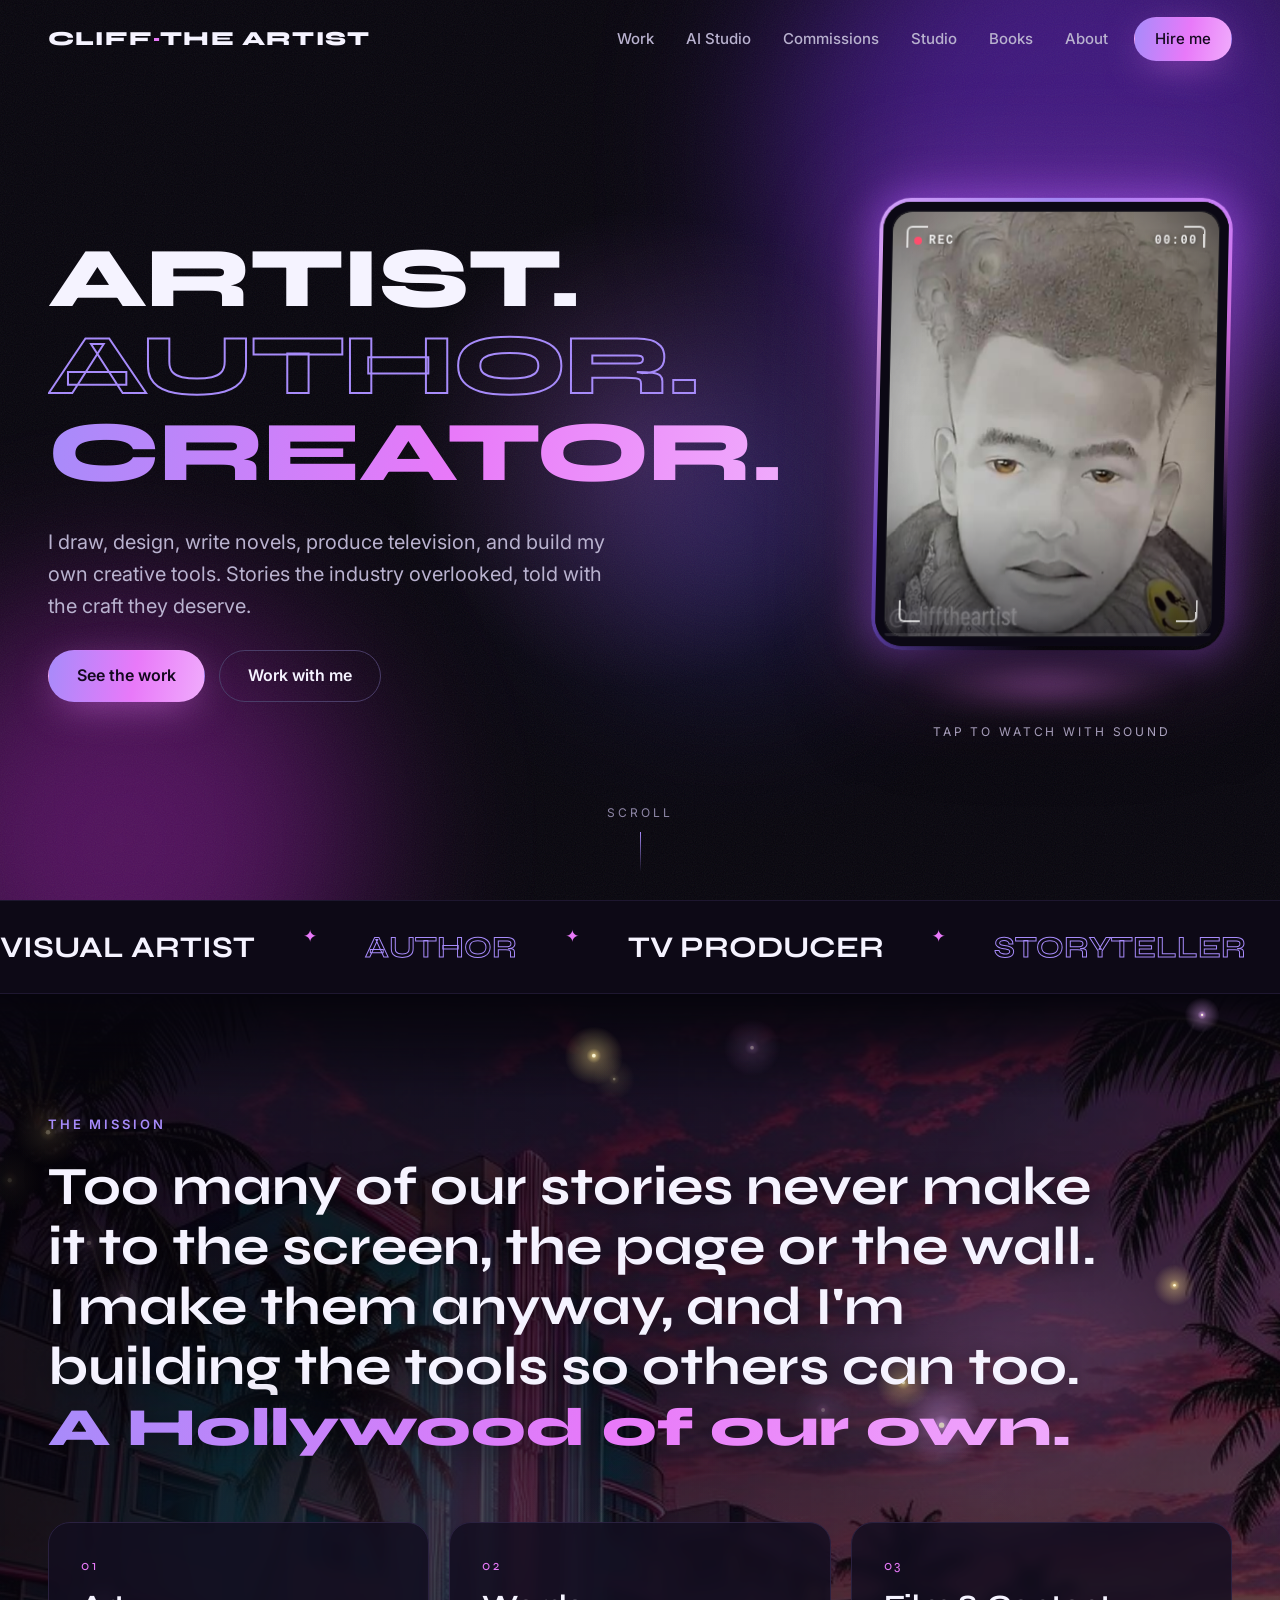
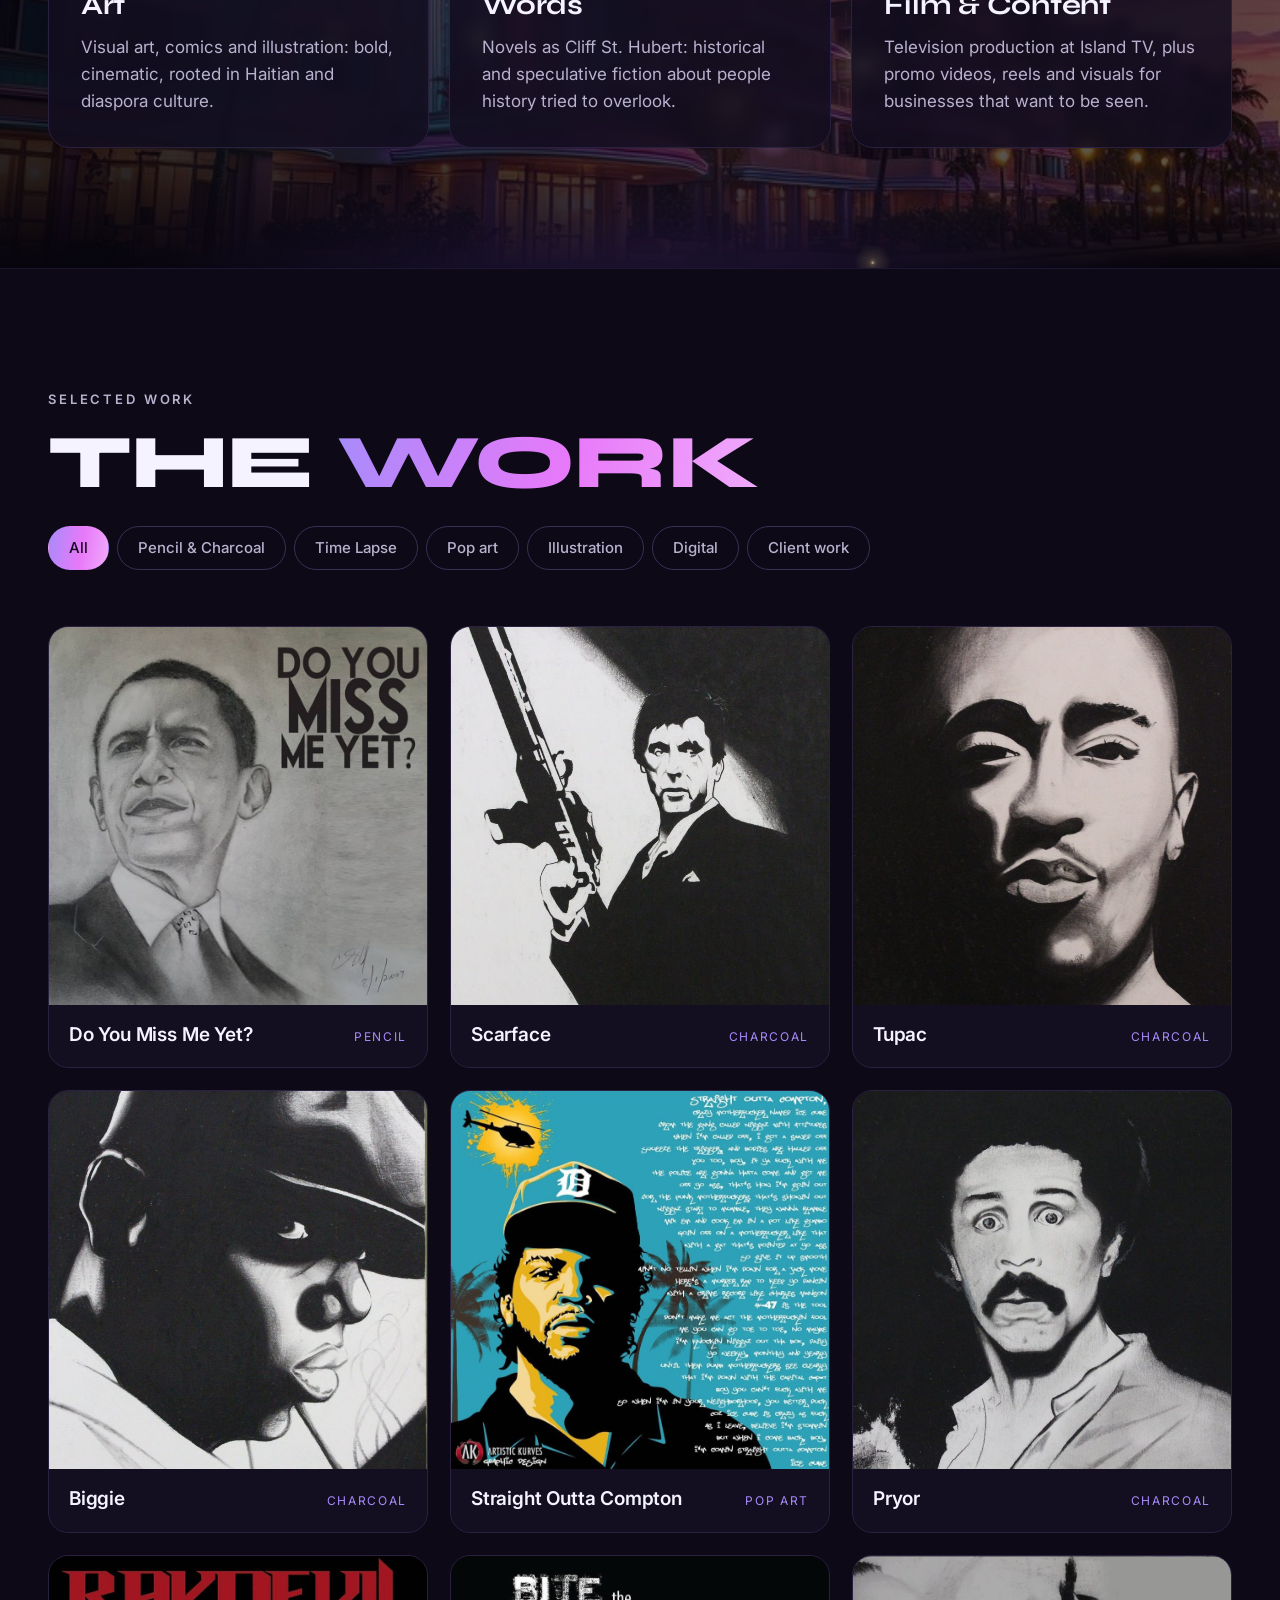
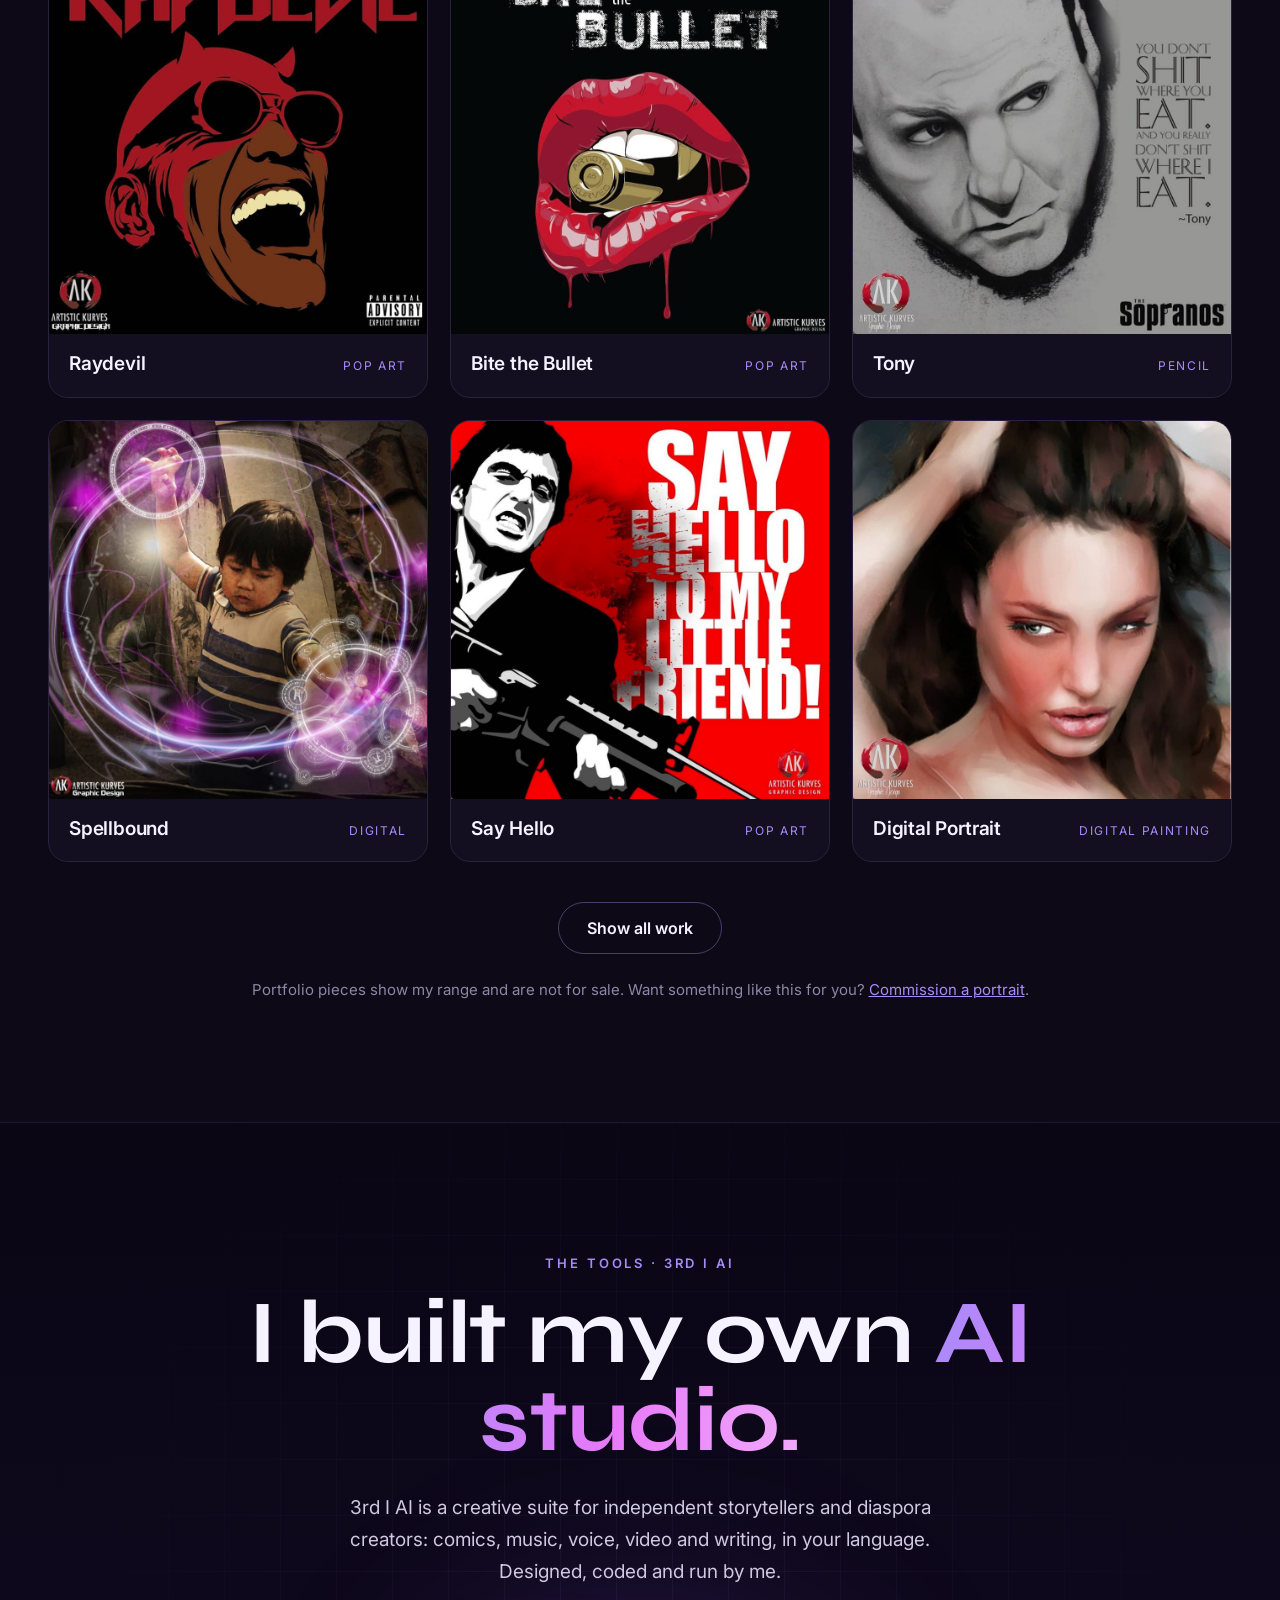
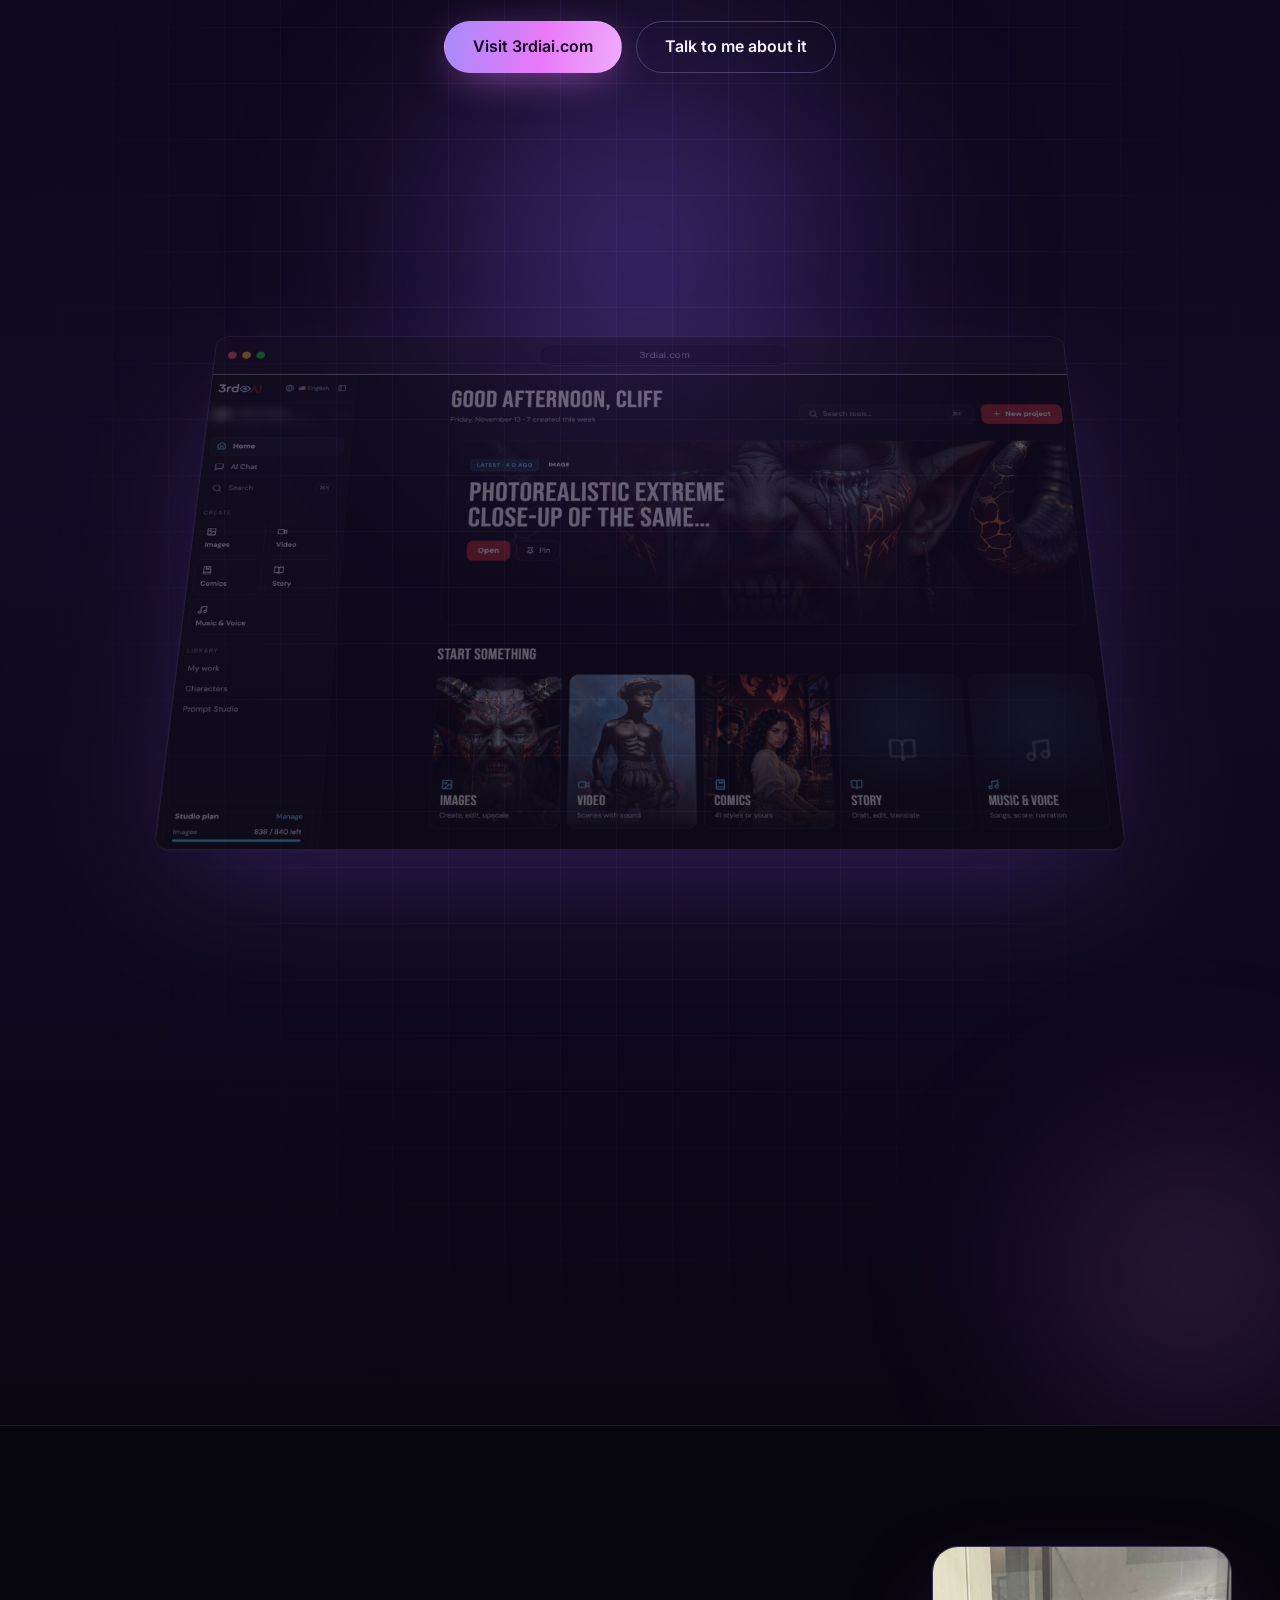
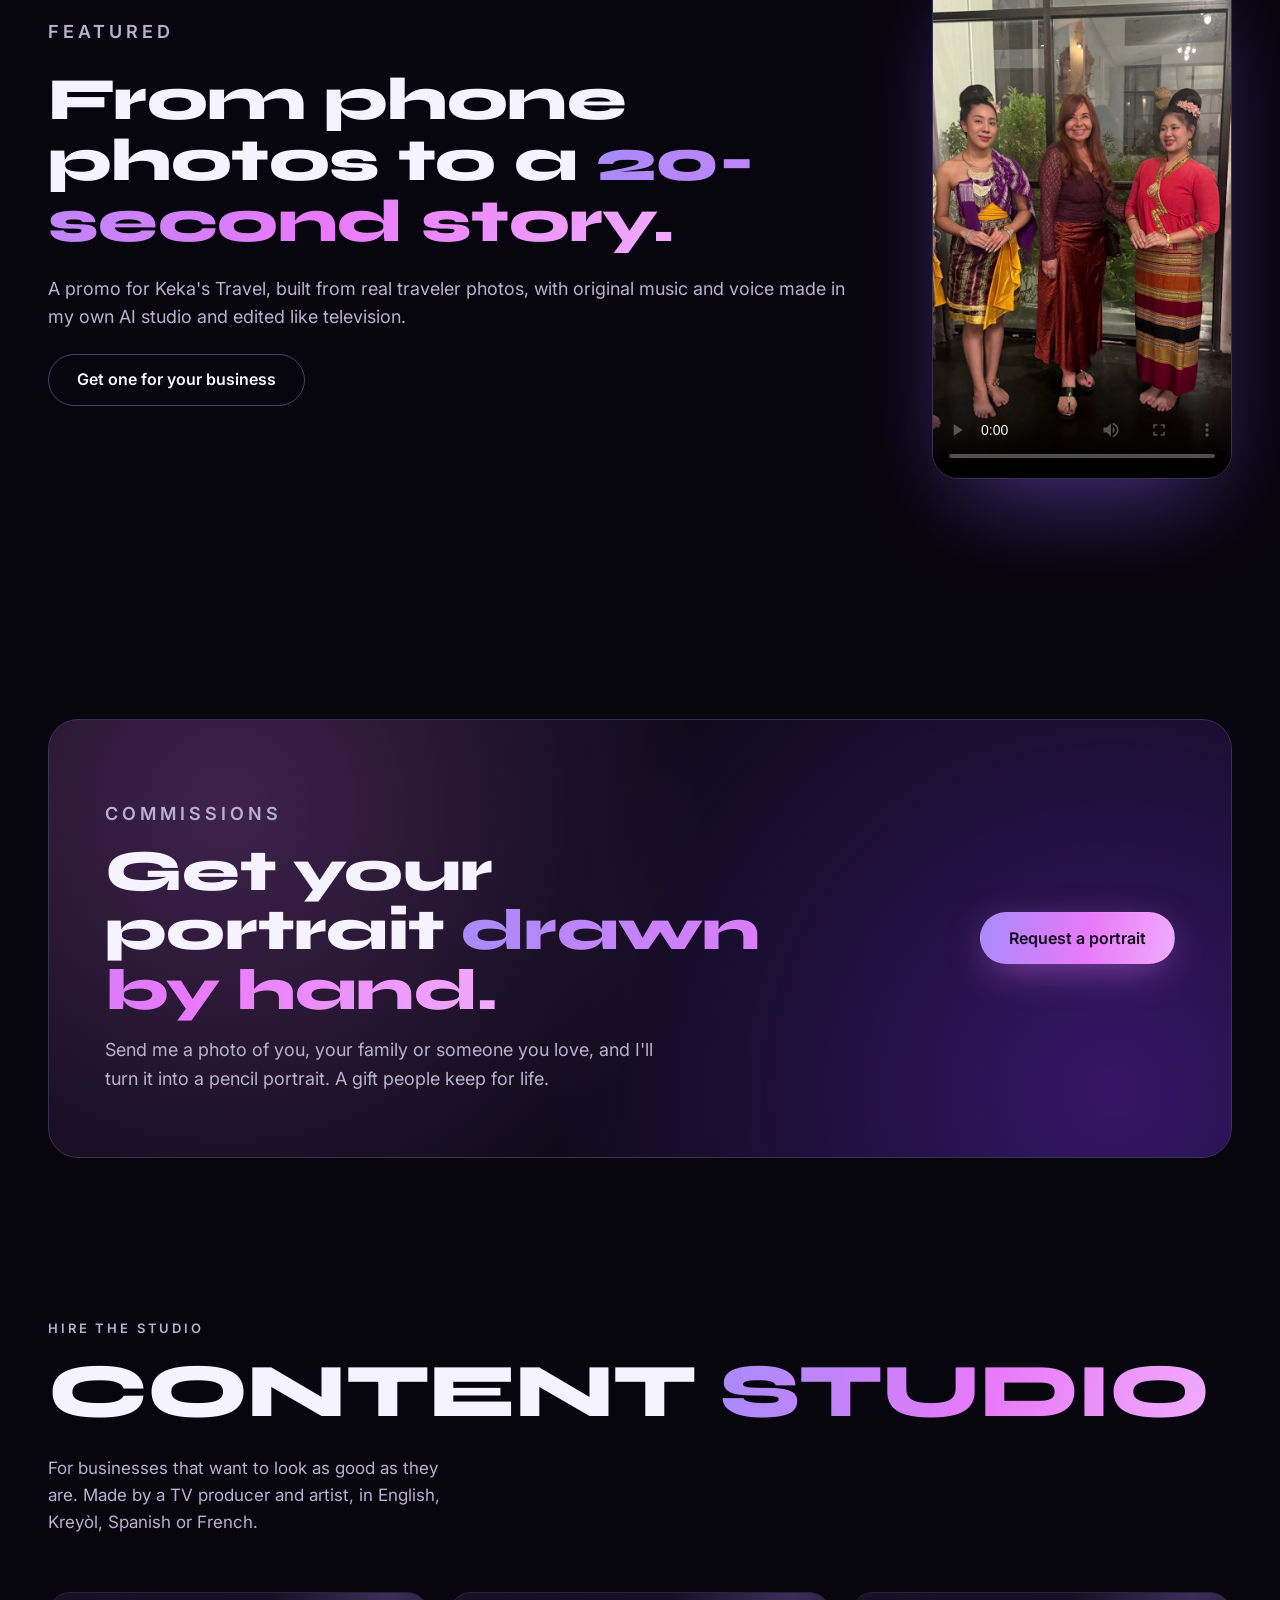
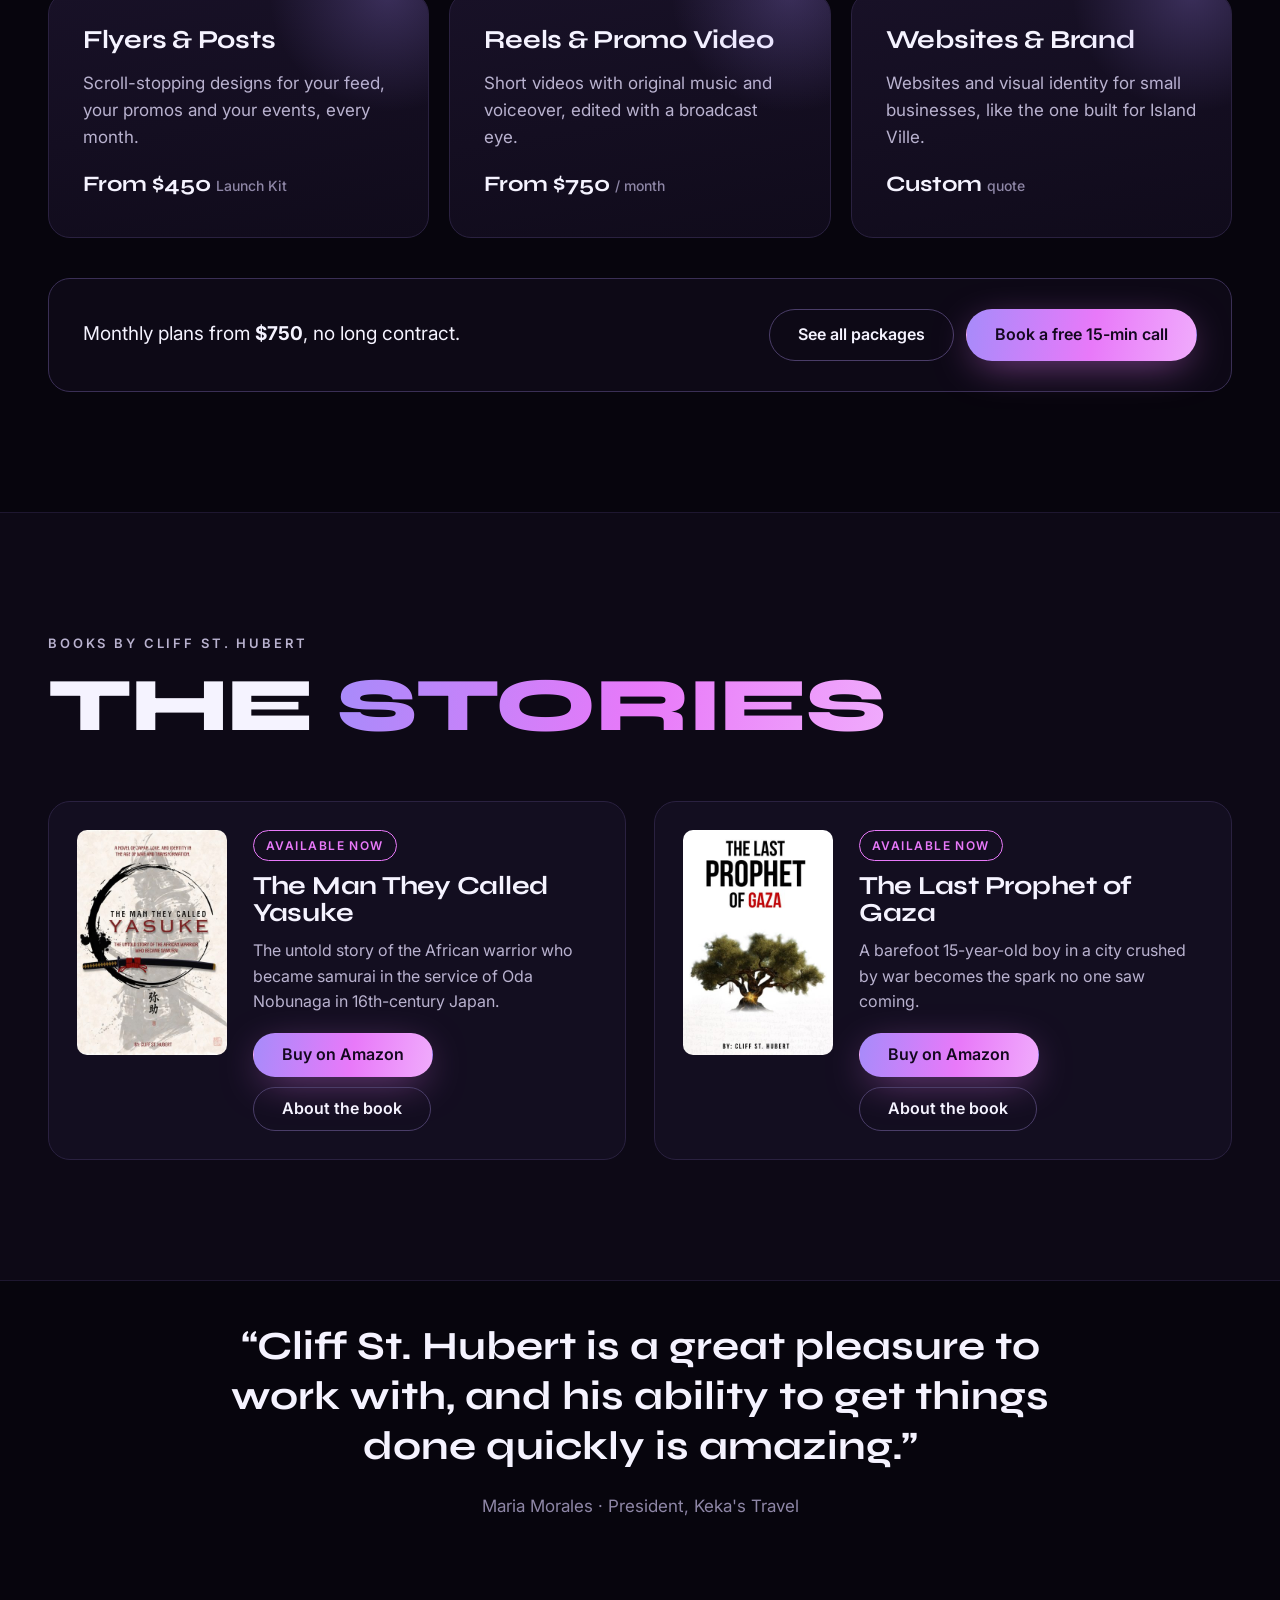
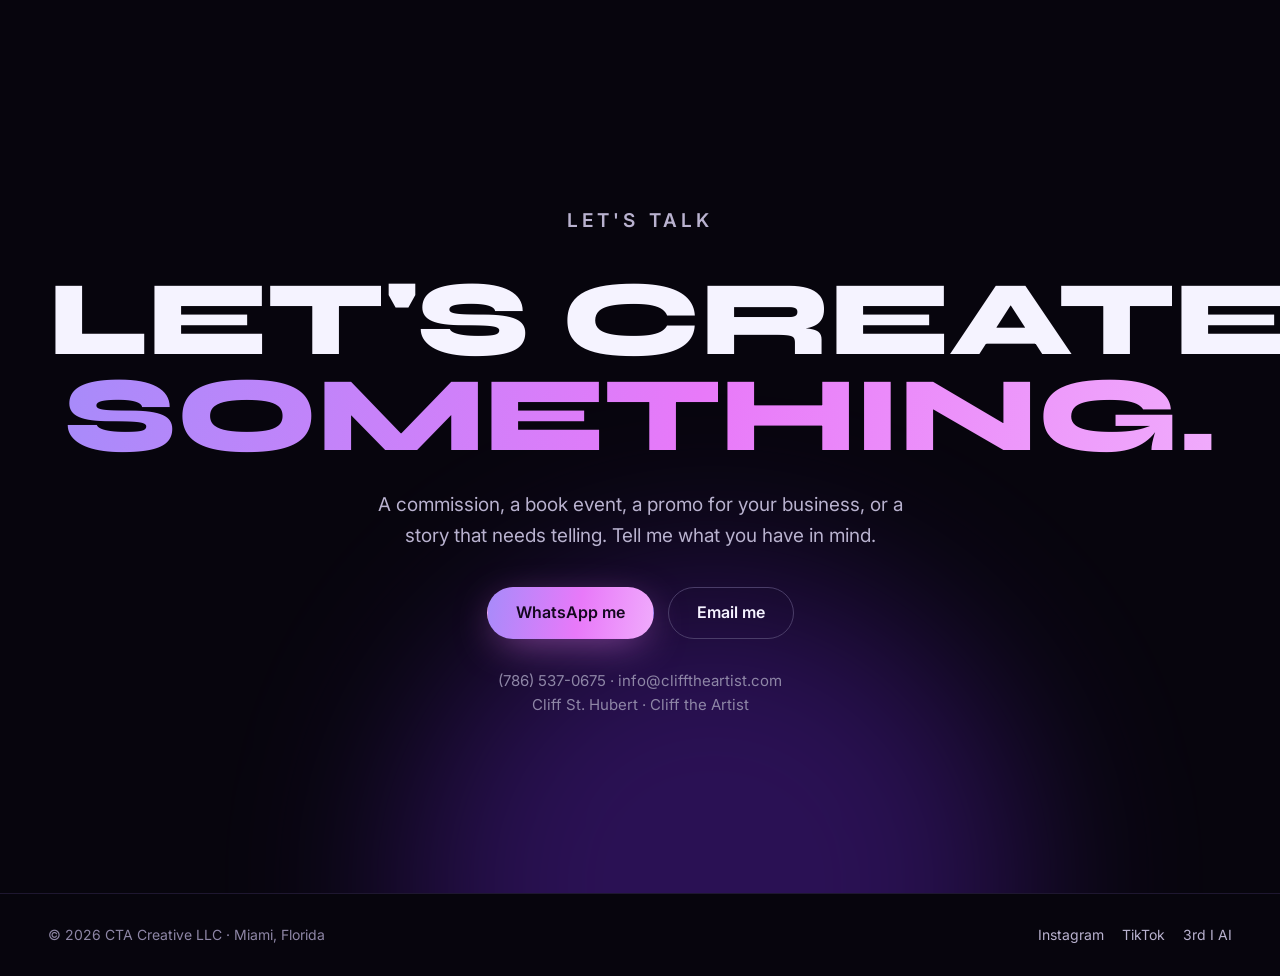
==== commit 31a49109: "Technical SEO: titles, structured data, sitemap, share previews" ====
--- a/index.html
+++ b/index.html
@@ -3,8 +3,20 @@
 <head>
 <meta charset="utf-8">
 <meta name="viewport" content="width=device-width, initial-scale=1">
-<title>Cliff the Artist · Artist, Author, Creator</title>
-<meta name="description" content="Cliff the Artist: visual artist, author and TV producer in Miami. Art, books, film, and a content studio for businesses.">
+<title>Cliff the Artist | Miami Portrait Artist, Author &amp; Content Creator</title>
+<meta name="description" content="Miami artist and author Cliff St. Hubert: hand-drawn pencil and charcoal portraits, historical novels, and promo videos and social content for local businesses.">
+<link rel="canonical" href="https://clifftheartist.com/">
+<meta property="og:type" content="website">
+<meta property="og:site_name" content="Cliff the Artist">
+<meta property="og:url" content="https://clifftheartist.com/">
+<meta property="og:title" content="Cliff the Artist | Artist. Author. Creator.">
+<meta property="og:description" content="Portraits drawn by hand, novels, and promo videos for Miami businesses.">
+<meta property="og:image" content="https://clifftheartist.com/images/og-cliff.jpg">
+<meta name="twitter:card" content="summary_large_image">
+<meta name="twitter:title" content="Cliff the Artist | Artist. Author. Creator.">
+<meta name="twitter:description" content="Portraits drawn by hand, novels, and promo videos for Miami businesses.">
+<meta name="twitter:image" content="https://clifftheartist.com/images/og-cliff.jpg">
+<script type="application/ld+json">{"@context":"https://schema.org","@graph":[{"@type":"Person","@id":"https://clifftheartist.com/#cliff","name":"Cliff St. Hubert","alternateName":"Cliff the Artist","url":"https://clifftheartist.com/","jobTitle":"Artist, author and TV producer","email":"mailto:info@clifftheartist.com","telephone":"+1-786-537-0675","address":{"@type":"PostalAddress","addressLocality":"Miami","addressRegion":"FL","addressCountry":"US"},"sameAs":["https://www.tiktok.com/@clifftheartist","https://www.instagram.com/cliffsthubert/"]},{"@type":"ProfessionalService","@id":"https://clifftheartist.com/#studio","name":"Cliff the Artist","url":"https://clifftheartist.com/","image":"https://clifftheartist.com/images/og-cliff.jpg","description":"Custom pencil and charcoal portraits, plus flyers, posts and promo videos for small businesses.","founder":{"@id":"https://clifftheartist.com/#cliff"},"email":"info@clifftheartist.com","telephone":"+1-786-537-0675","areaServed":{"@type":"City","name":"Miami"},"address":{"@type":"PostalAddress","addressLocality":"Miami","addressRegion":"FL","addressCountry":"US"},"sameAs":["https://www.tiktok.com/@clifftheartist","https://www.instagram.com/cliffsthubert/"]},{"@type":"WebSite","@id":"https://clifftheartist.com/#site","url":"https://clifftheartist.com/","name":"Cliff the Artist","publisher":{"@id":"https://clifftheartist.com/#cliff"}}]}</script>
 <link rel="preconnect" href="https://fonts.googleapis.com">
 <link rel="preconnect" href="https://fonts.gstatic.com" crossorigin>
 <link href="https://fonts.googleapis.com/css2?family=Syne:wght@600;700;800&family=Inter:wght@400;500;600&display=swap" rel="stylesheet">
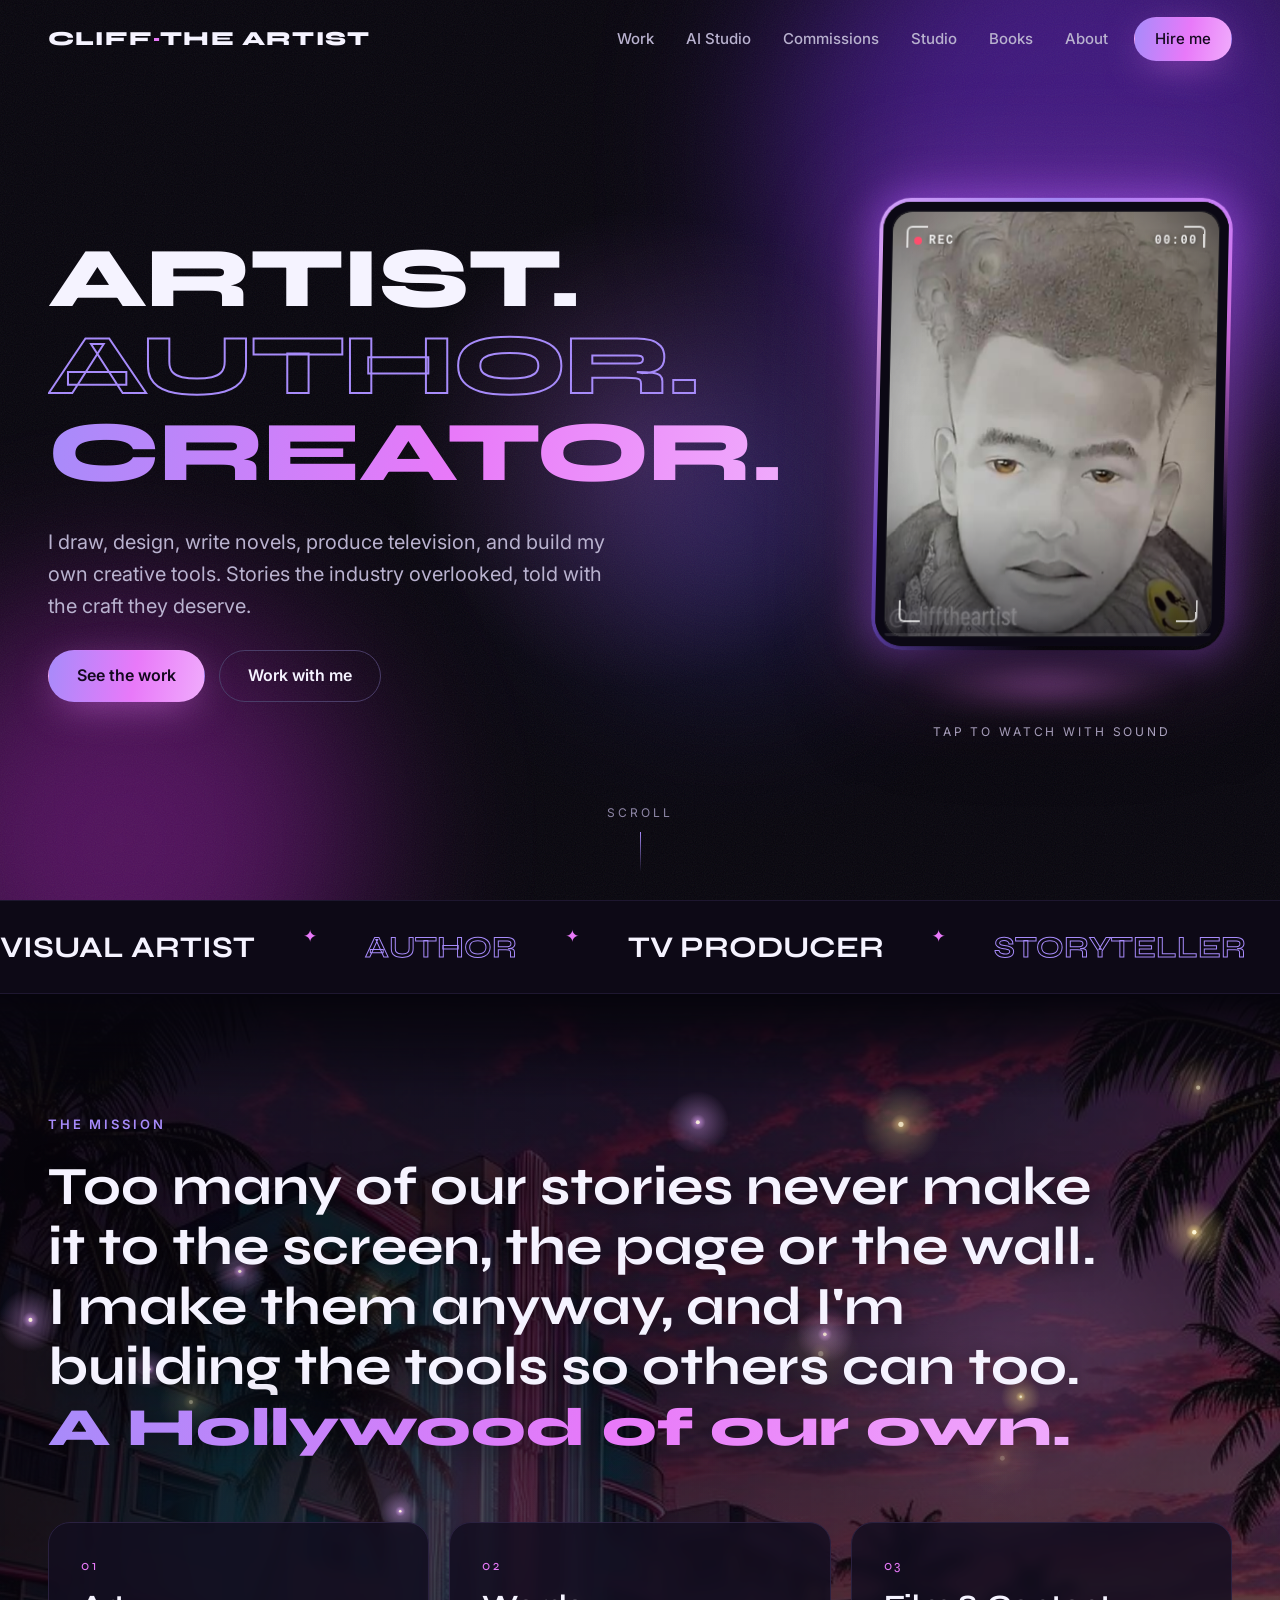
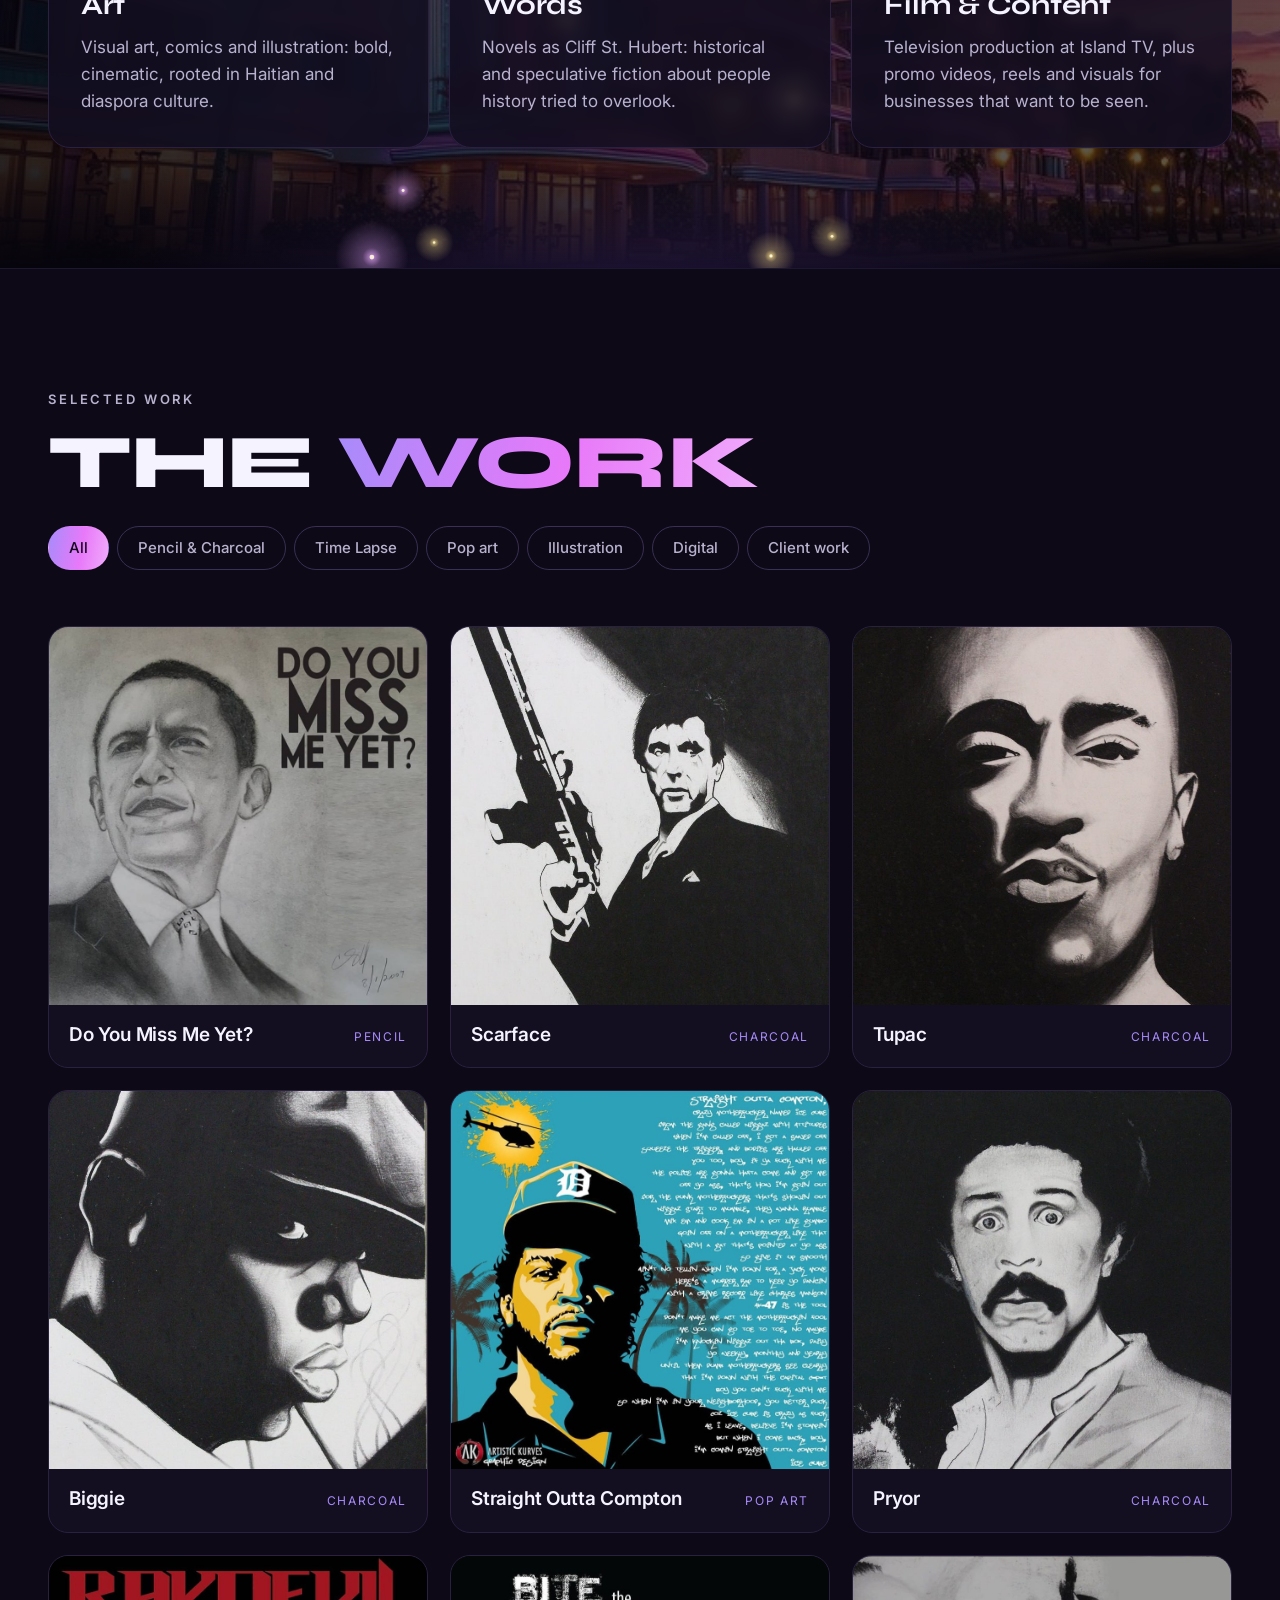
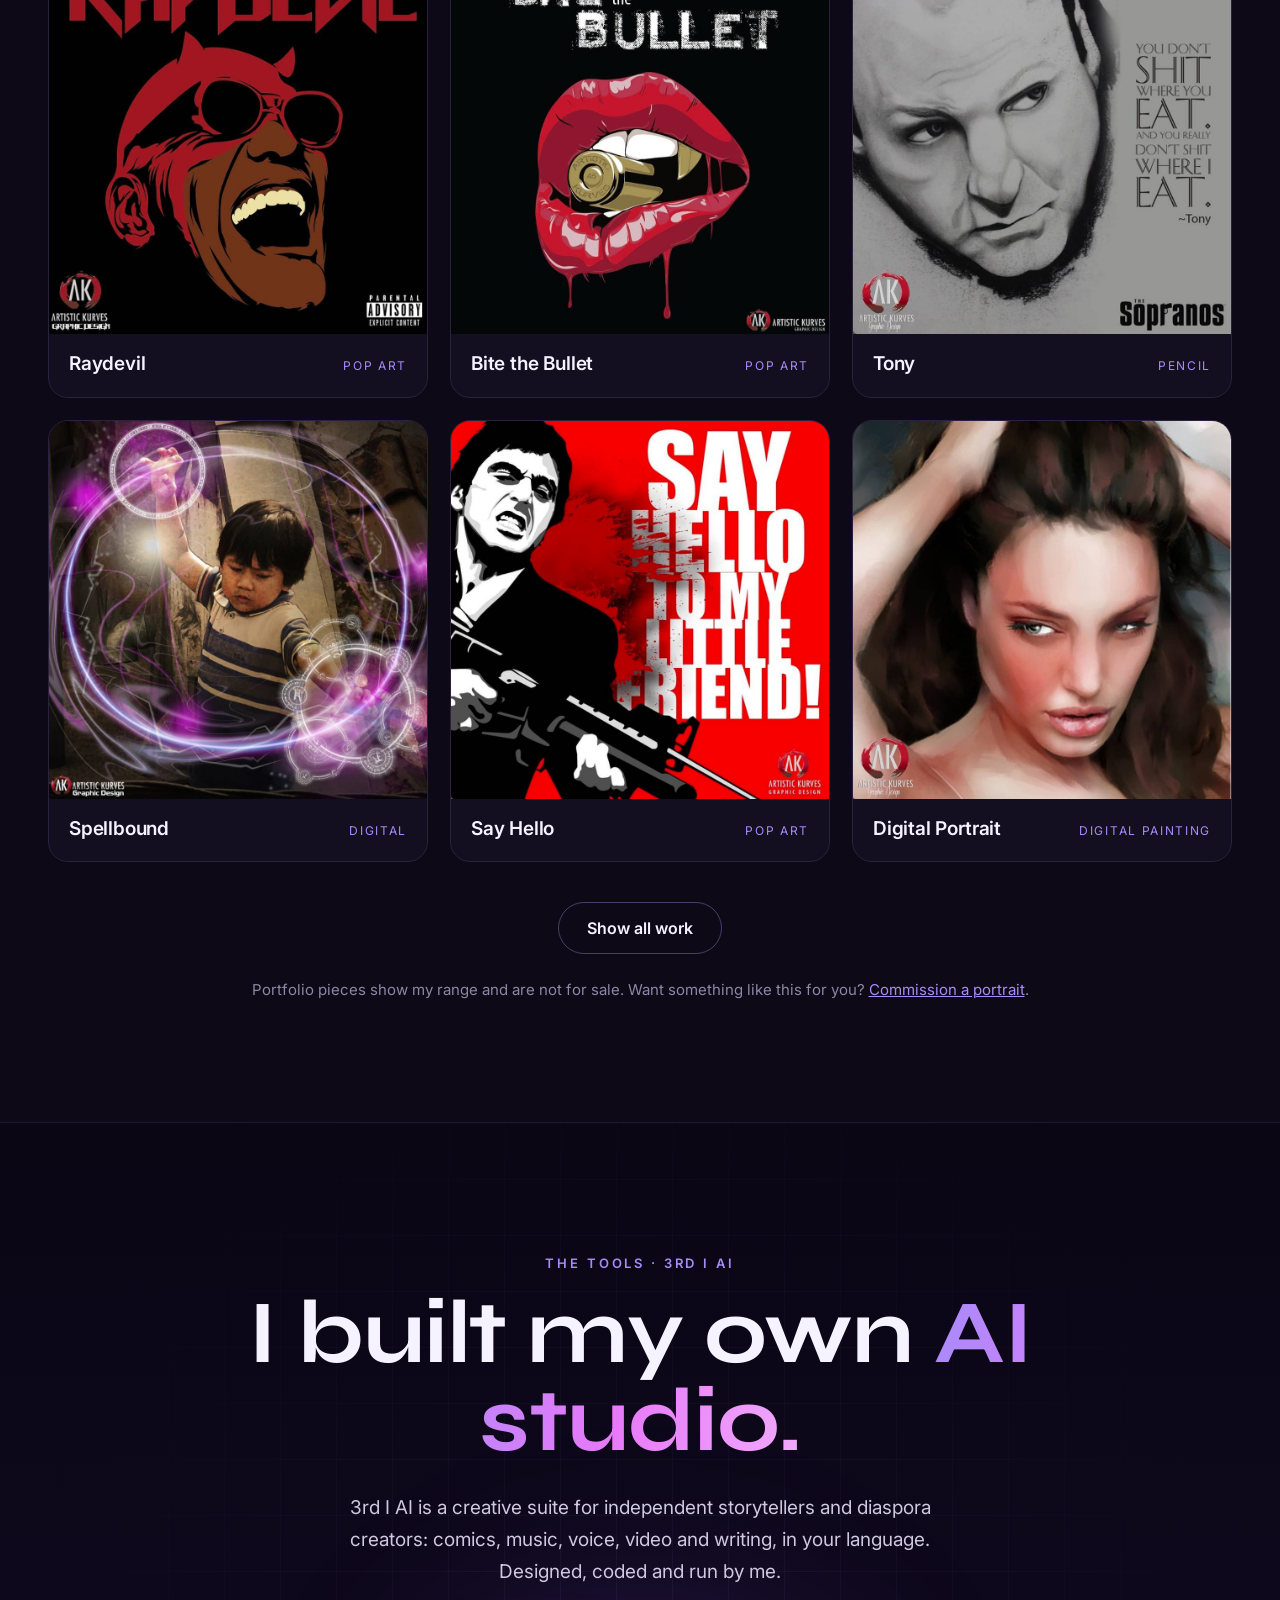
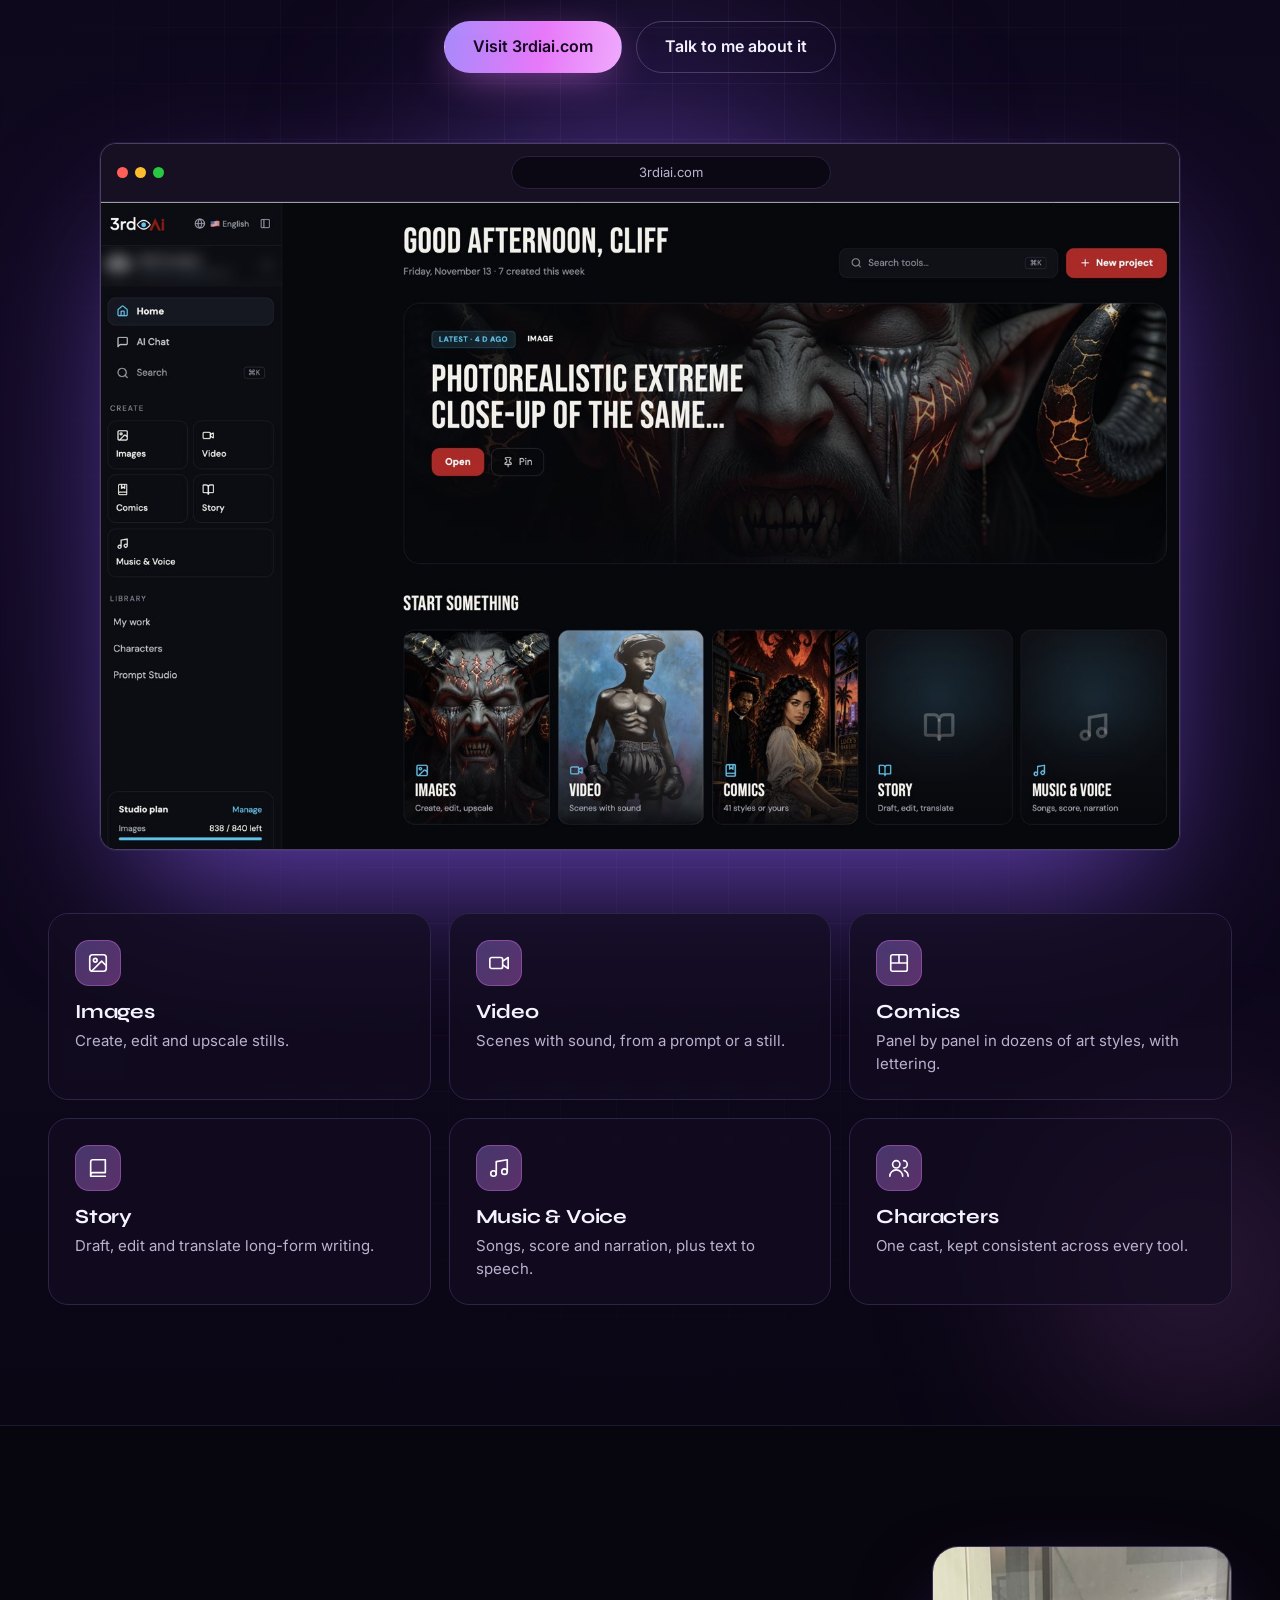
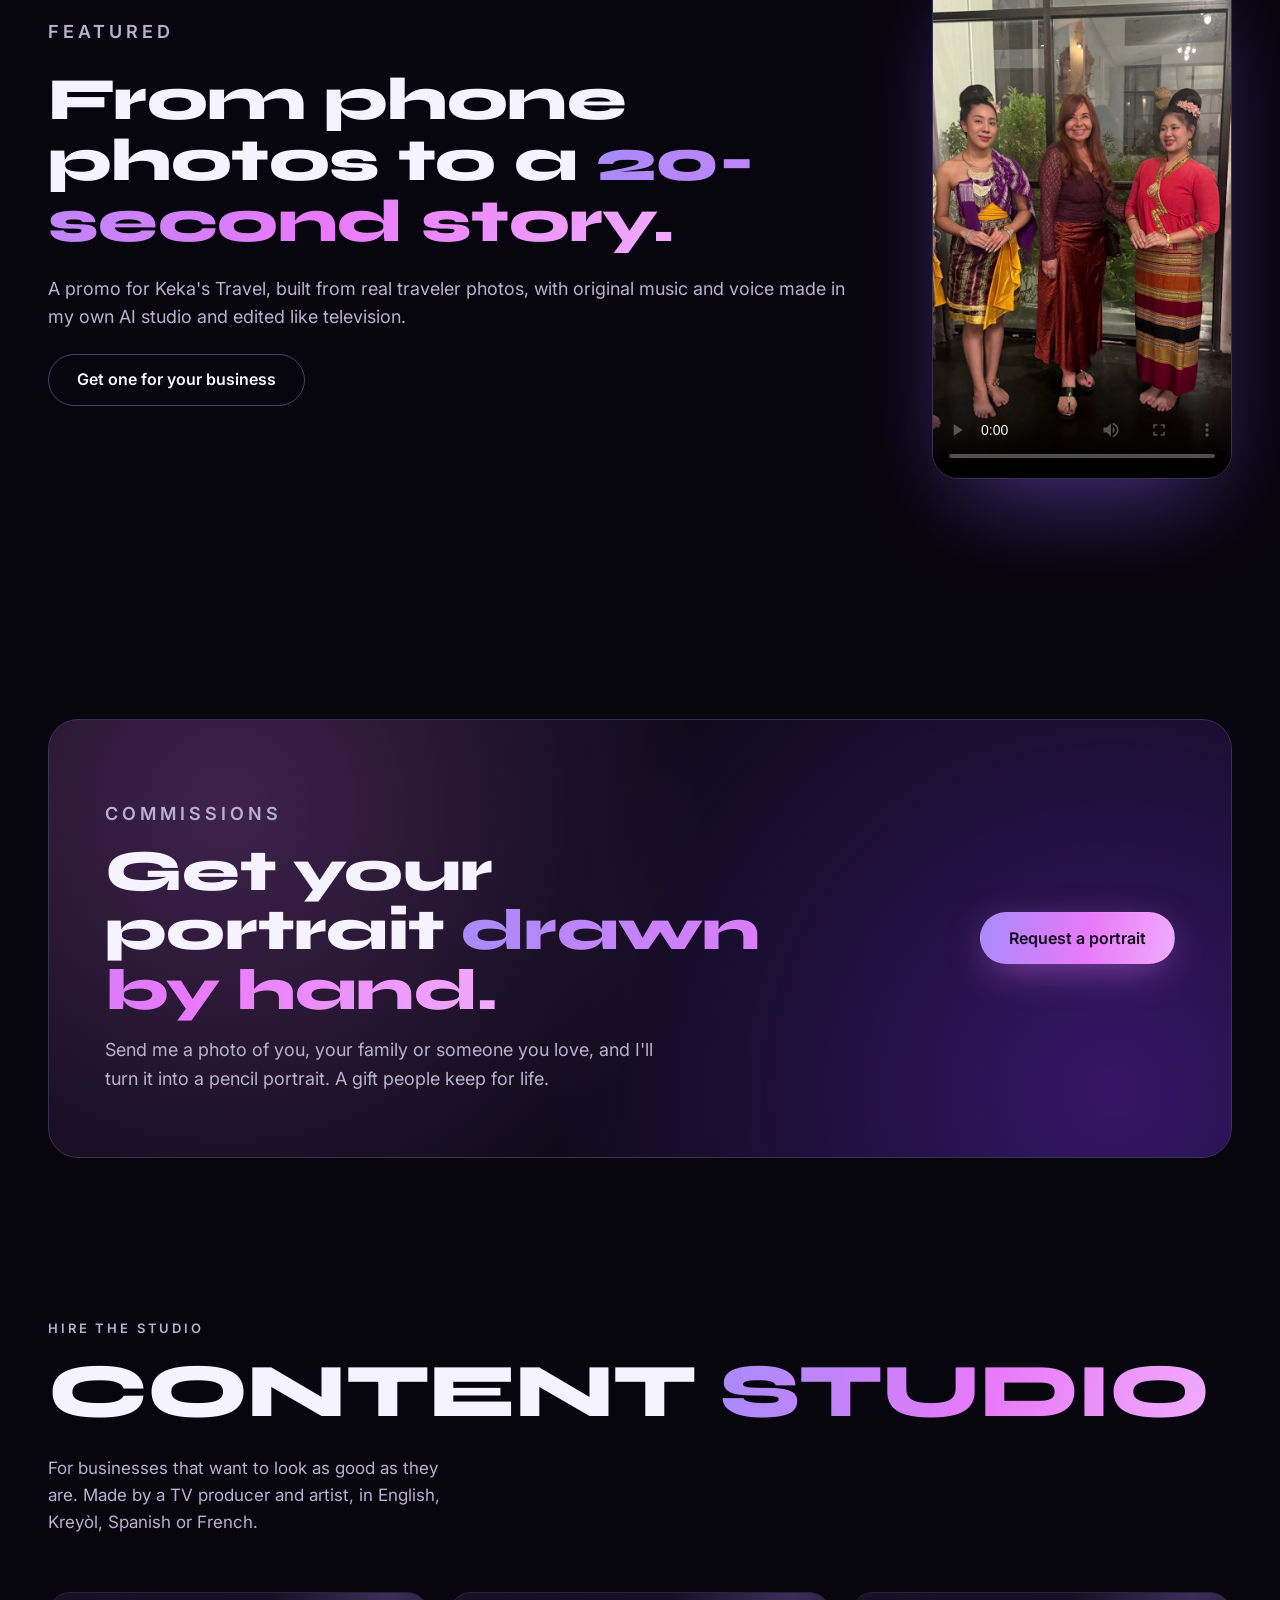
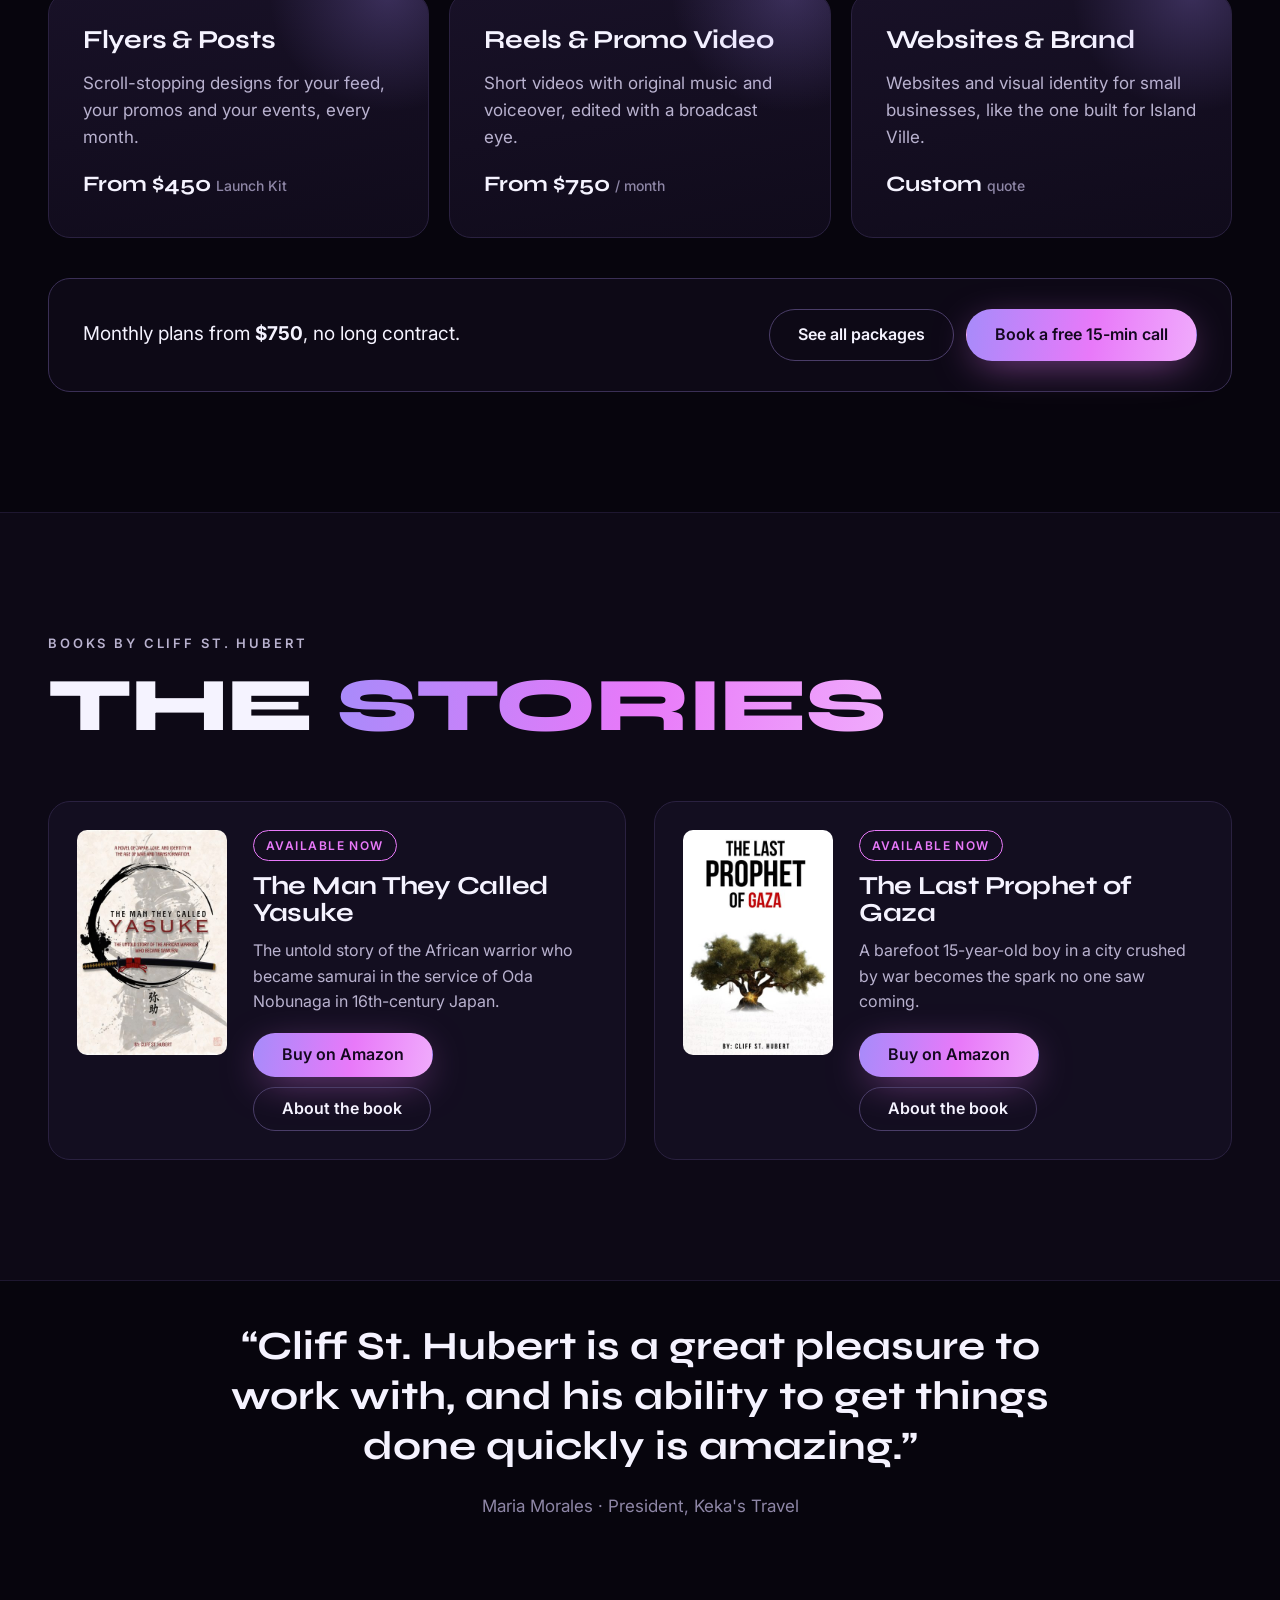
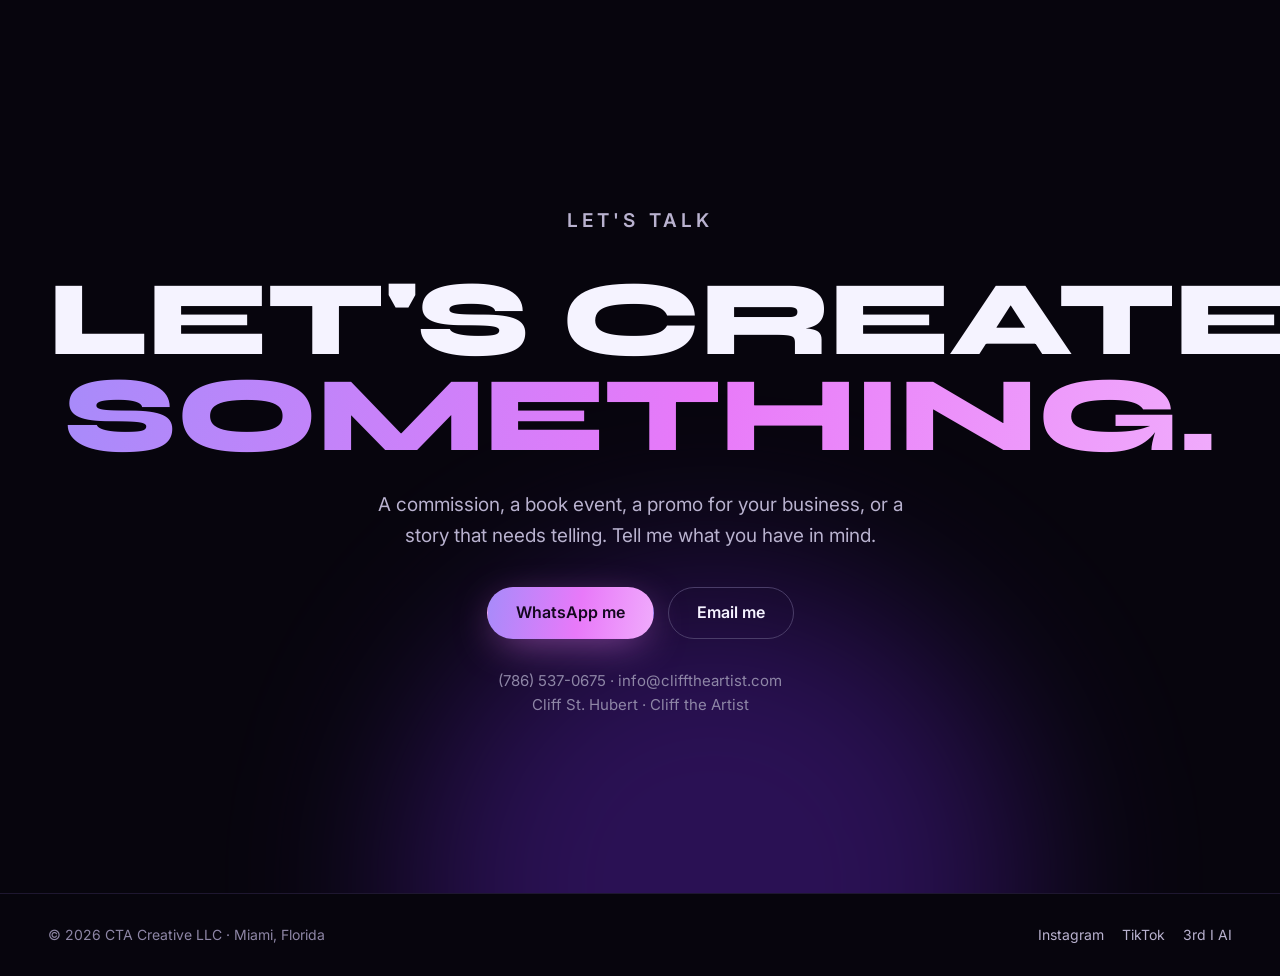
==== commit ce97635f: "Instagram: cliff_the_artist" ====
--- a/index.html
+++ b/index.html
@@ -16,7 +16,7 @@
 <meta name="twitter:title" content="Cliff the Artist | Artist. Author. Creator.">
 <meta name="twitter:description" content="Portraits drawn by hand, novels, and promo videos for Miami businesses.">
 <meta name="twitter:image" content="https://clifftheartist.com/images/og-cliff.jpg">
-<script type="application/ld+json">{"@context":"https://schema.org","@graph":[{"@type":"Person","@id":"https://clifftheartist.com/#cliff","name":"Cliff St. Hubert","alternateName":"Cliff the Artist","url":"https://clifftheartist.com/","jobTitle":"Artist, author and TV producer","email":"mailto:info@clifftheartist.com","telephone":"+1-786-537-0675","address":{"@type":"PostalAddress","addressLocality":"Miami","addressRegion":"FL","addressCountry":"US"},"sameAs":["https://www.tiktok.com/@clifftheartist","https://www.instagram.com/cliffsthubert/"]},{"@type":"ProfessionalService","@id":"https://clifftheartist.com/#studio","name":"Cliff the Artist","url":"https://clifftheartist.com/","image":"https://clifftheartist.com/images/og-cliff.jpg","description":"Custom pencil and charcoal portraits, plus flyers, posts and promo videos for small businesses.","founder":{"@id":"https://clifftheartist.com/#cliff"},"email":"info@clifftheartist.com","telephone":"+1-786-537-0675","areaServed":{"@type":"City","name":"Miami"},"address":{"@type":"PostalAddress","addressLocality":"Miami","addressRegion":"FL","addressCountry":"US"},"sameAs":["https://www.tiktok.com/@clifftheartist","https://www.instagram.com/cliffsthubert/"]},{"@type":"WebSite","@id":"https://clifftheartist.com/#site","url":"https://clifftheartist.com/","name":"Cliff the Artist","publisher":{"@id":"https://clifftheartist.com/#cliff"}}]}</script>
+<script type="application/ld+json">{"@context":"https://schema.org","@graph":[{"@type":"Person","@id":"https://clifftheartist.com/#cliff","name":"Cliff St. Hubert","alternateName":"Cliff the Artist","url":"https://clifftheartist.com/","jobTitle":"Artist, author and TV producer","email":"mailto:info@clifftheartist.com","telephone":"+1-786-537-0675","address":{"@type":"PostalAddress","addressLocality":"Miami","addressRegion":"FL","addressCountry":"US"},"sameAs":["https://www.tiktok.com/@clifftheartist","https://www.instagram.com/cliff_the_artist/"]},{"@type":"ProfessionalService","@id":"https://clifftheartist.com/#studio","name":"Cliff the Artist","url":"https://clifftheartist.com/","image":"https://clifftheartist.com/images/og-cliff.jpg","description":"Custom pencil and charcoal portraits, plus flyers, posts and promo videos for small businesses.","founder":{"@id":"https://clifftheartist.com/#cliff"},"email":"info@clifftheartist.com","telephone":"+1-786-537-0675","areaServed":{"@type":"City","name":"Miami"},"address":{"@type":"PostalAddress","addressLocality":"Miami","addressRegion":"FL","addressCountry":"US"},"sameAs":["https://www.tiktok.com/@clifftheartist","https://www.instagram.com/cliff_the_artist/"]},{"@type":"WebSite","@id":"https://clifftheartist.com/#site","url":"https://clifftheartist.com/","name":"Cliff the Artist","publisher":{"@id":"https://clifftheartist.com/#cliff"}}]}</script>
 <link rel="preconnect" href="https://fonts.googleapis.com">
 <link rel="preconnect" href="https://fonts.gstatic.com" crossorigin>
 <link href="https://fonts.googleapis.com/css2?family=Syne:wght@600;700;800&family=Inter:wght@400;500;600&display=swap" rel="stylesheet">
@@ -368,7 +368,7 @@
 <footer class="site">
   <div class="wrap">
     <span>© 2026 CTA Creative LLC · Miami, Florida</span>
-    <span><a href="https://www.instagram.com/cliffsthubert/">Instagram</a><a href="https://www.tiktok.com/@clifftheartist">TikTok</a><a href="https://www.3rdiai.com">3rd I AI</a></span>
+    <span><a href="https://www.instagram.com/cliff_the_artist/">Instagram</a><a href="https://www.tiktok.com/@clifftheartist">TikTok</a><a href="https://www.3rdiai.com">3rd I AI</a></span>
   </div>
 </footer>
 
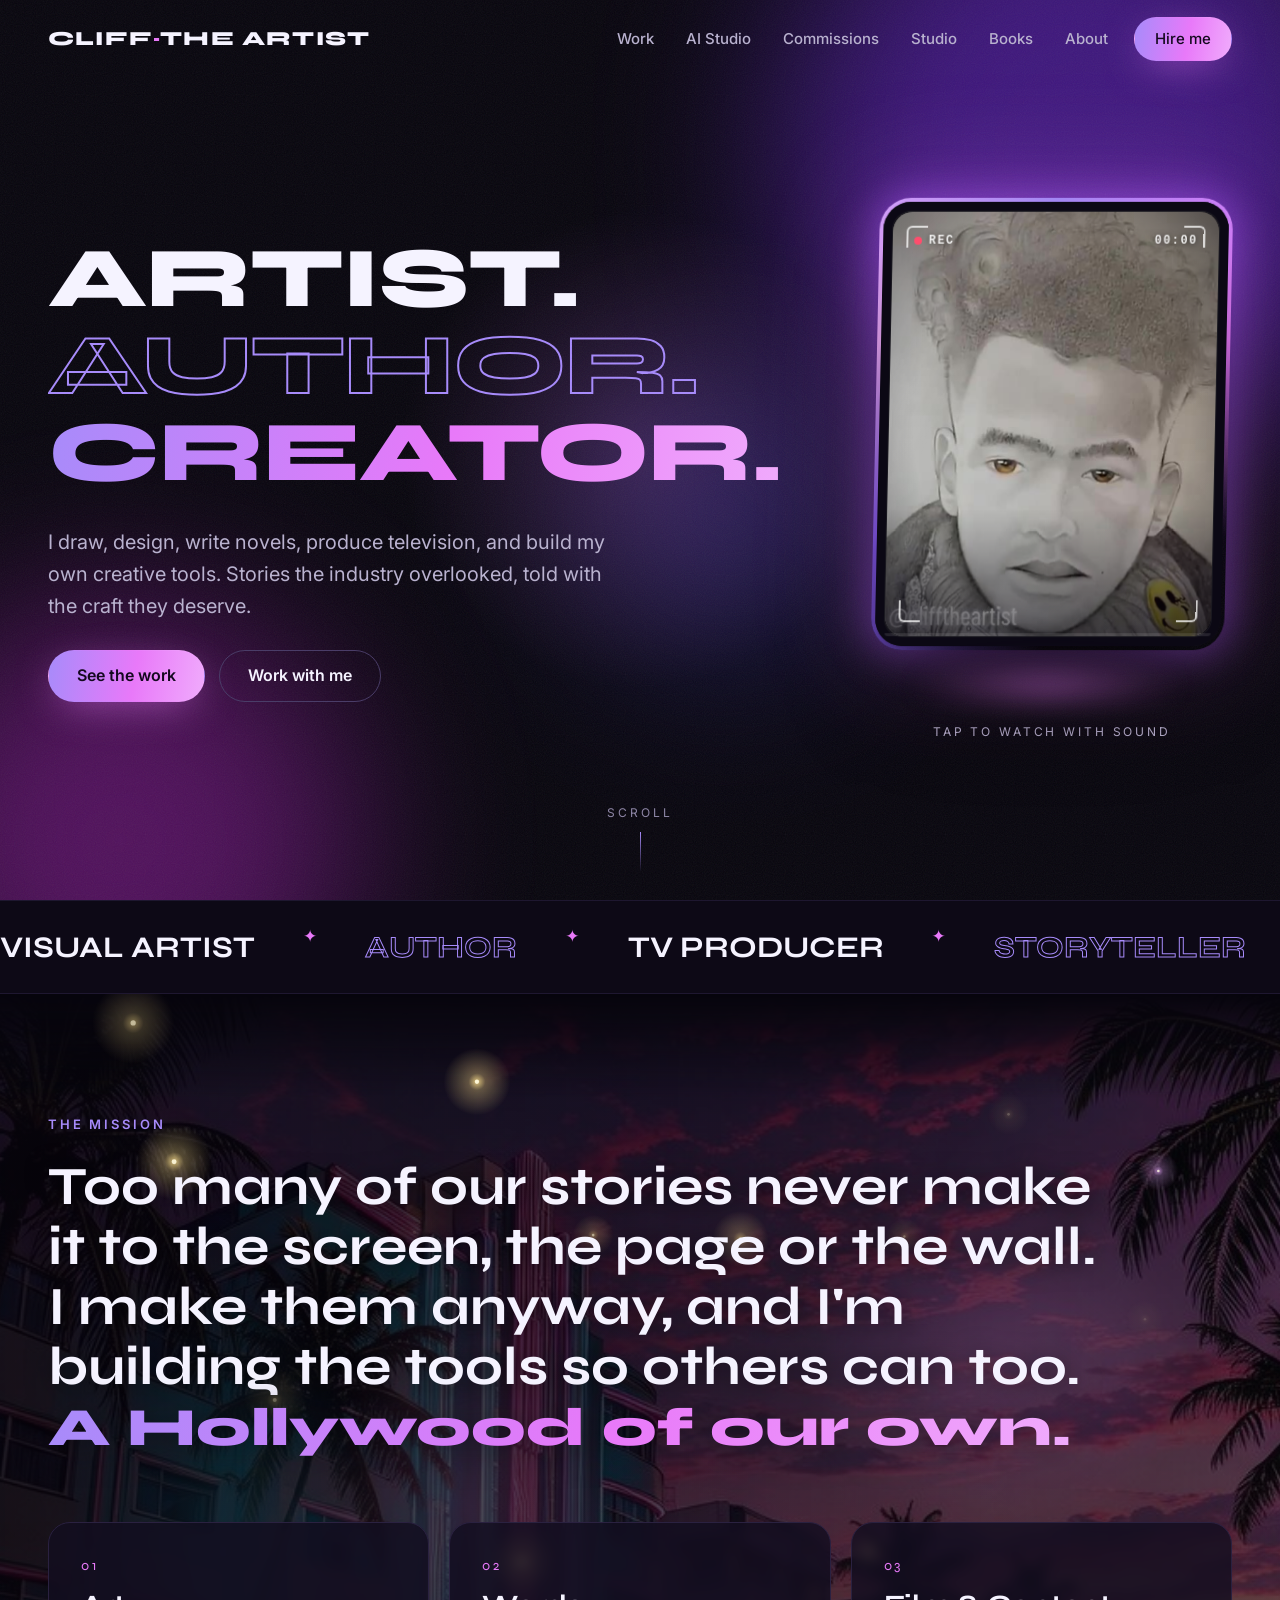
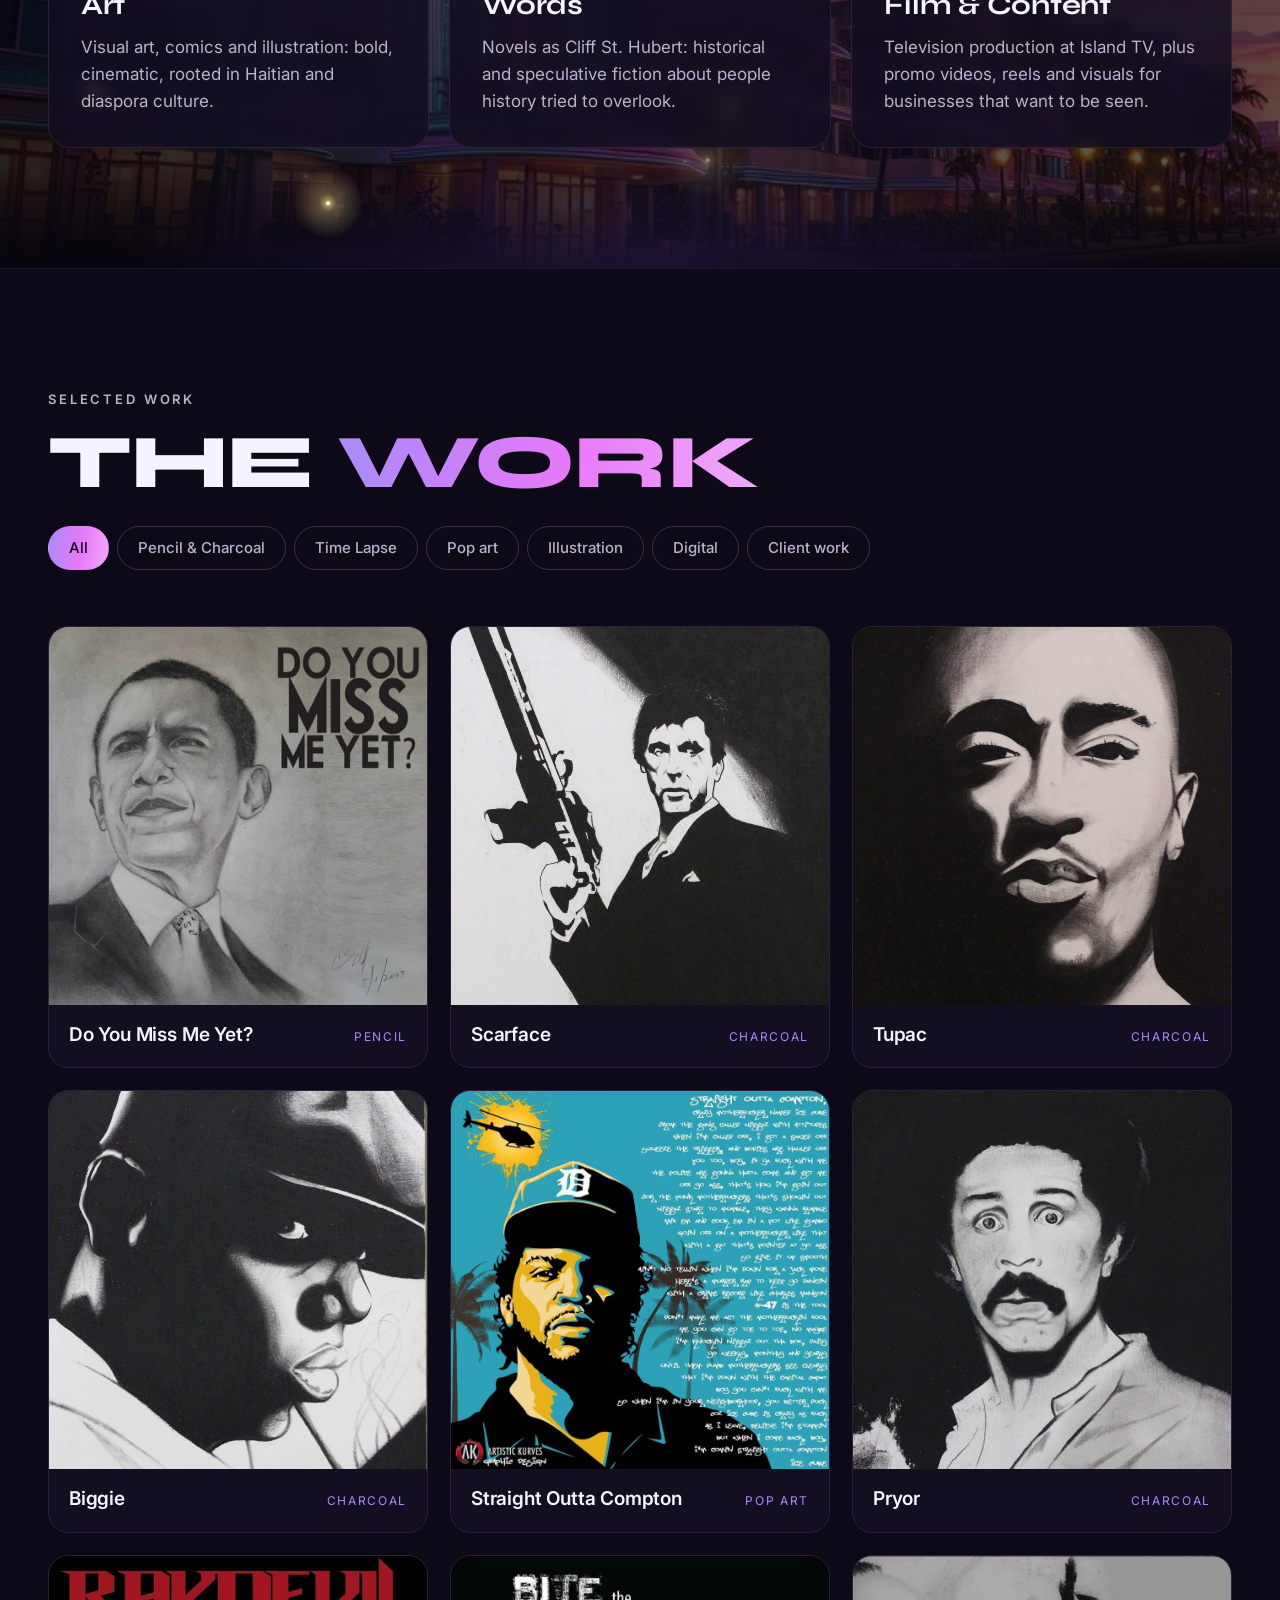
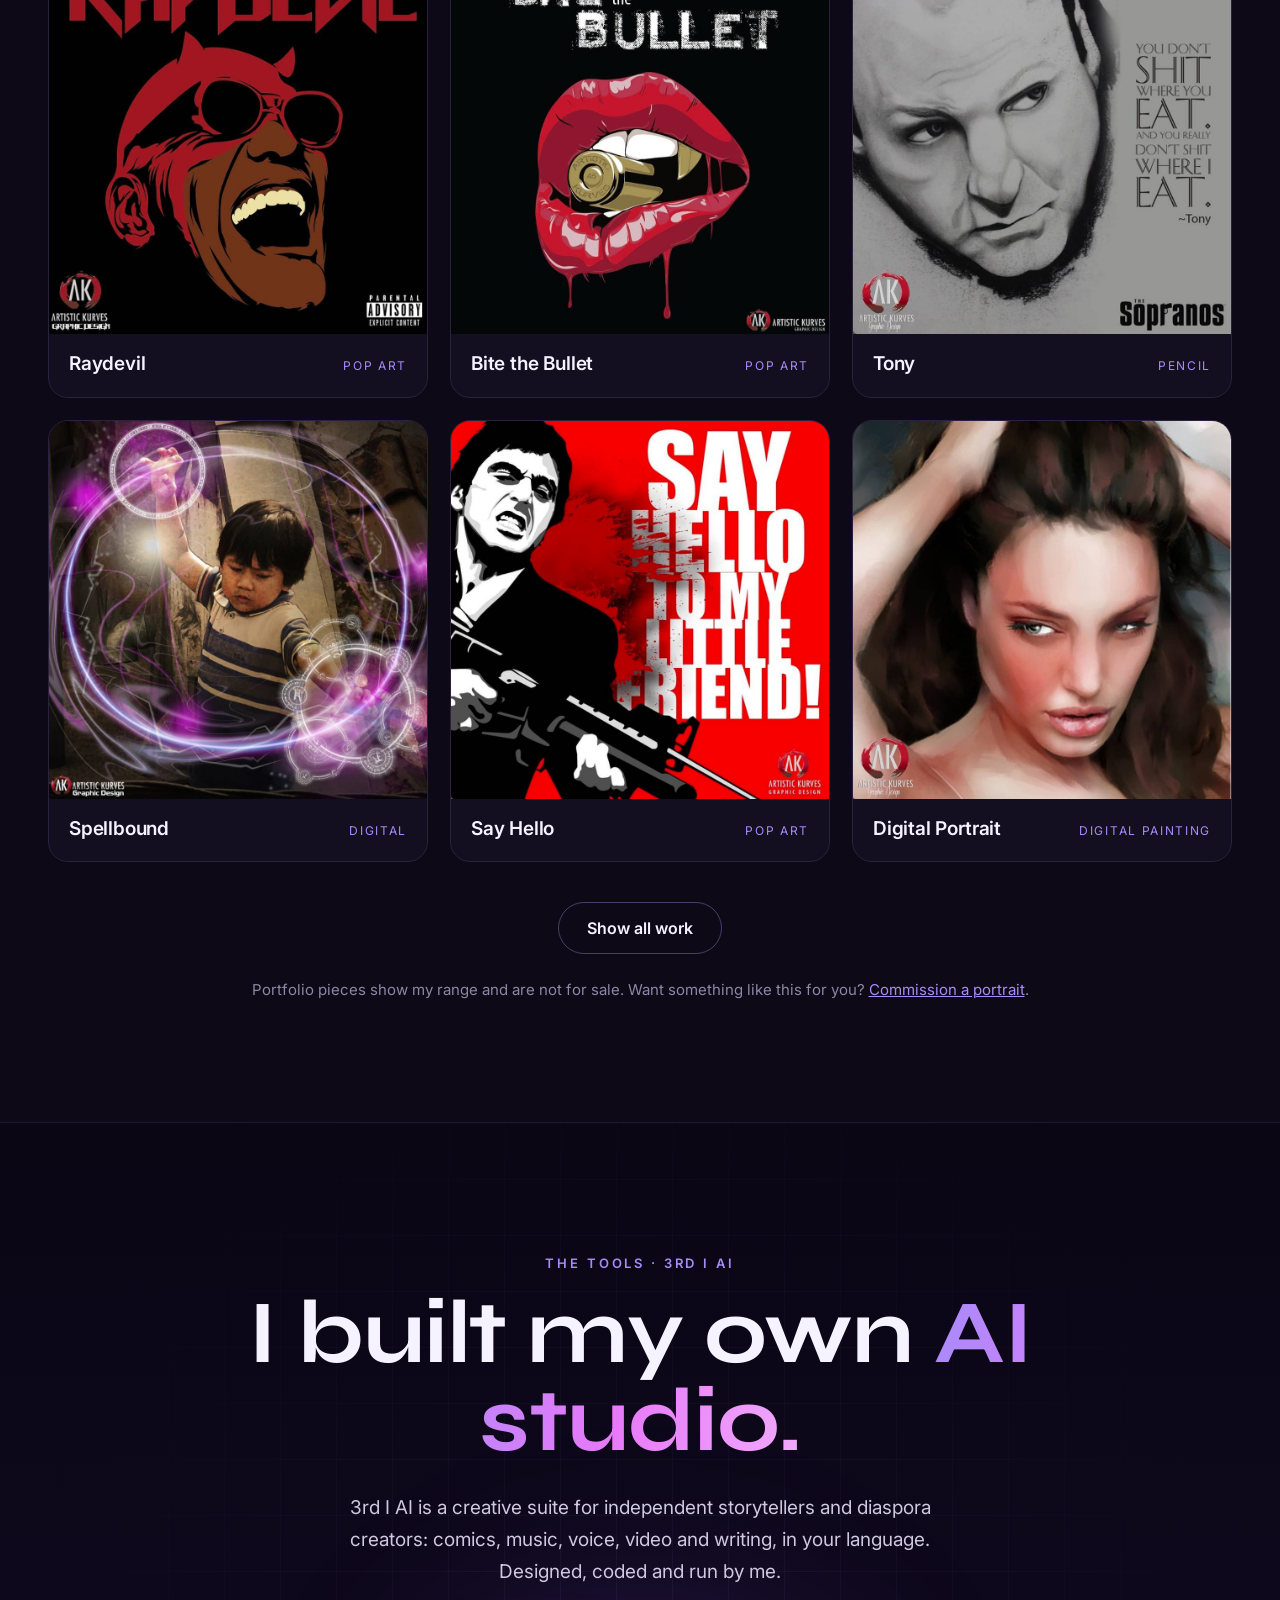
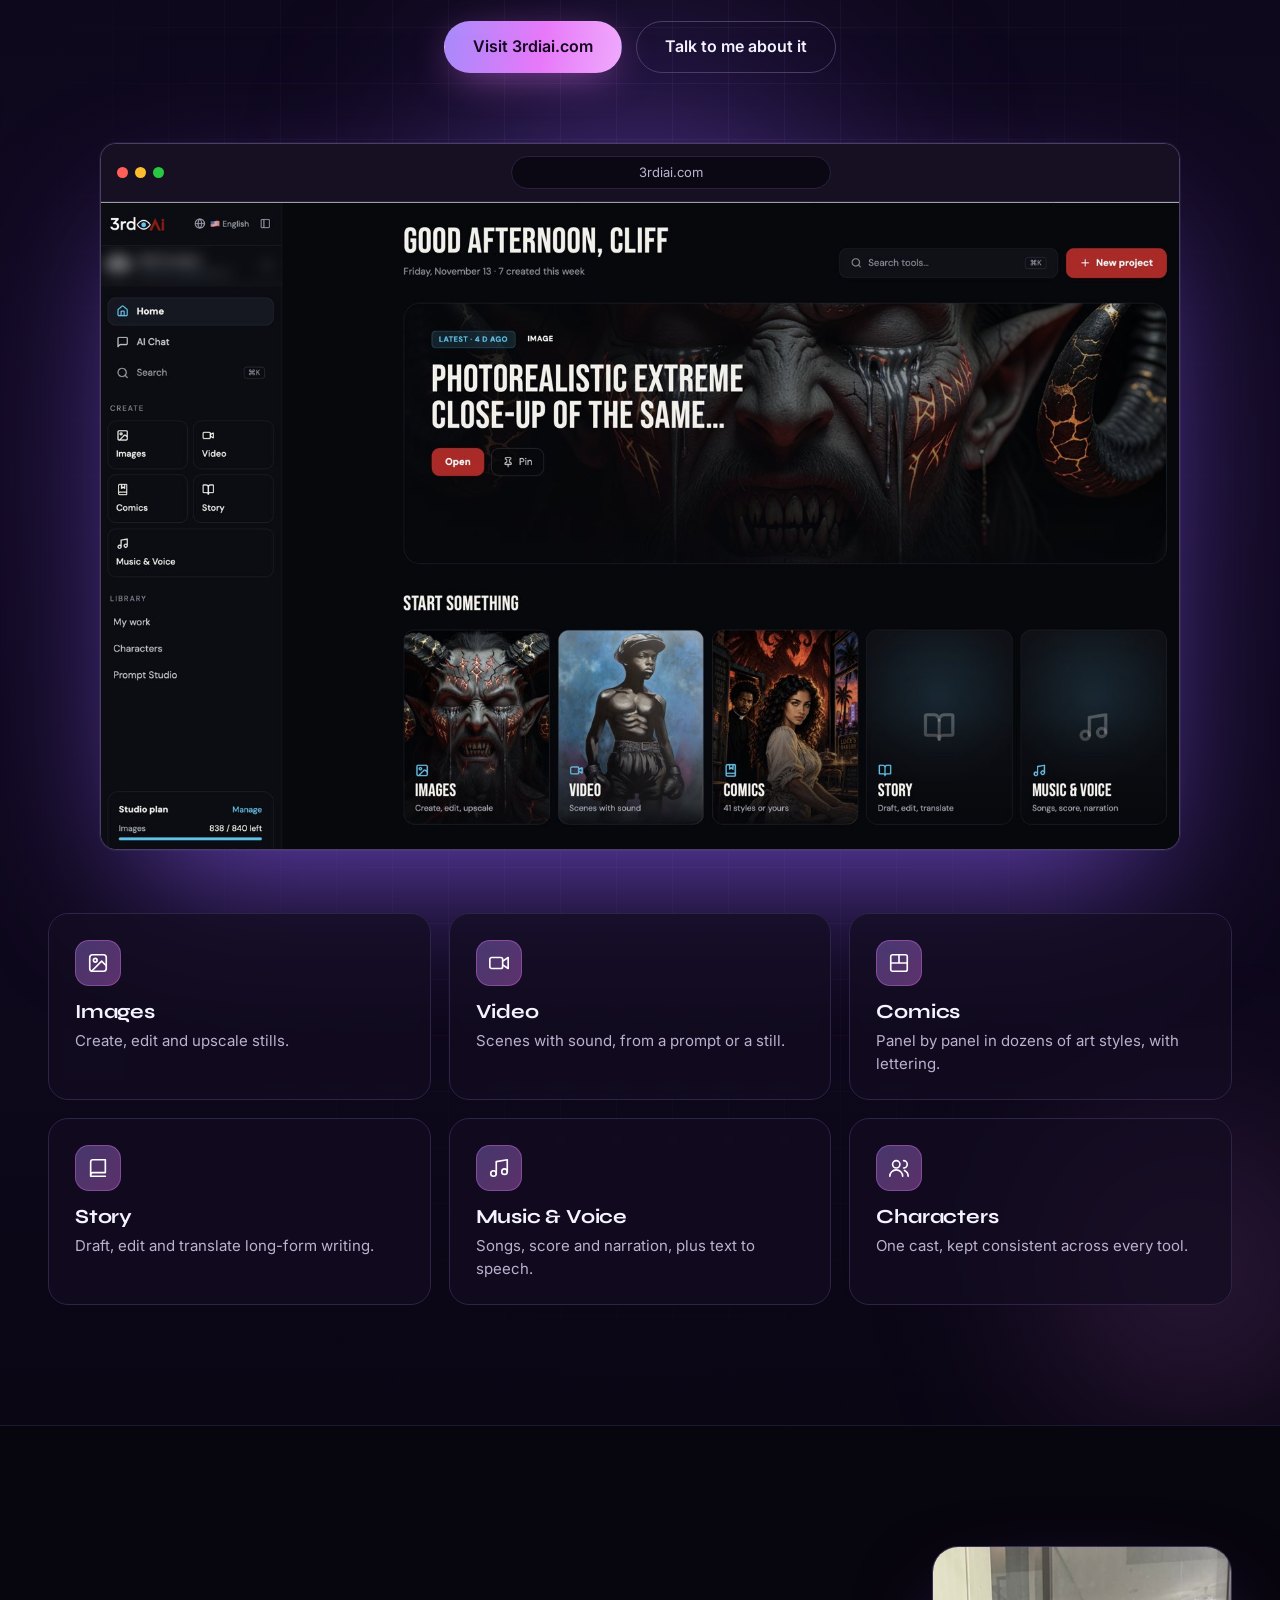
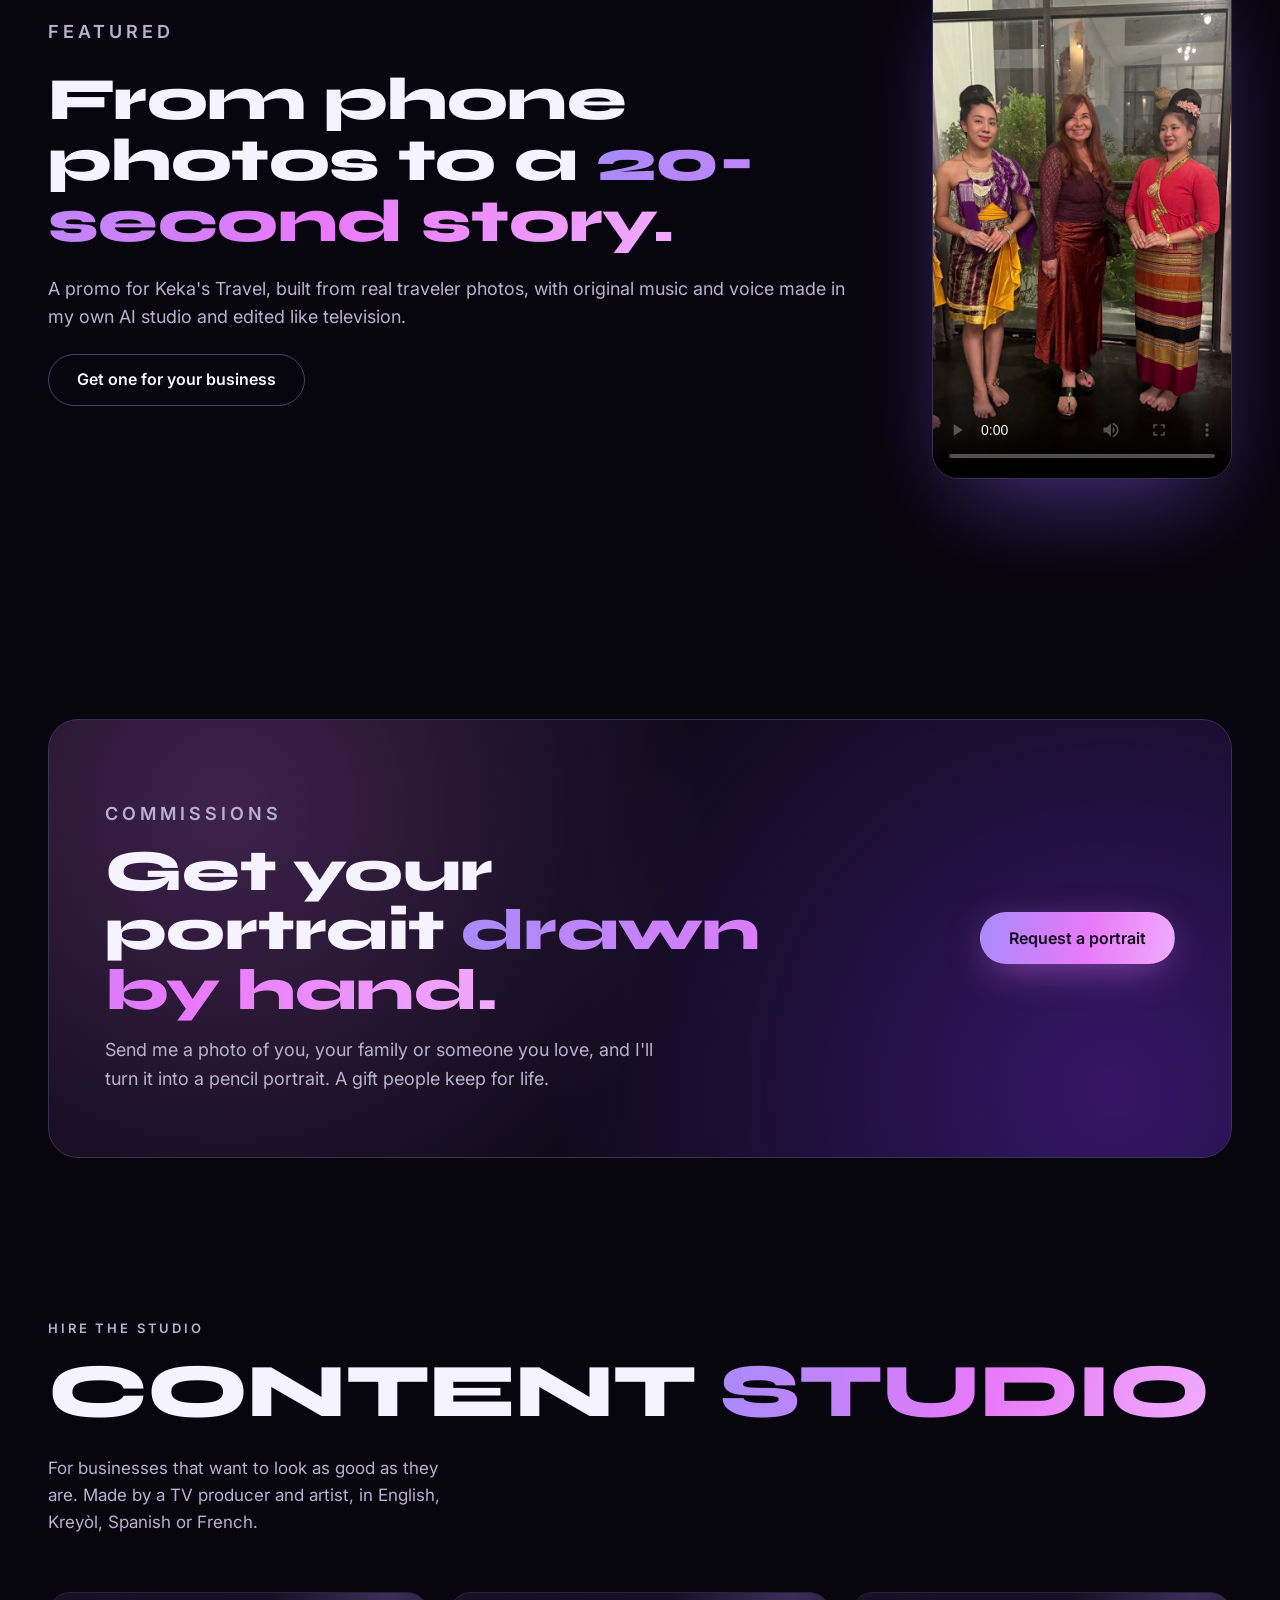
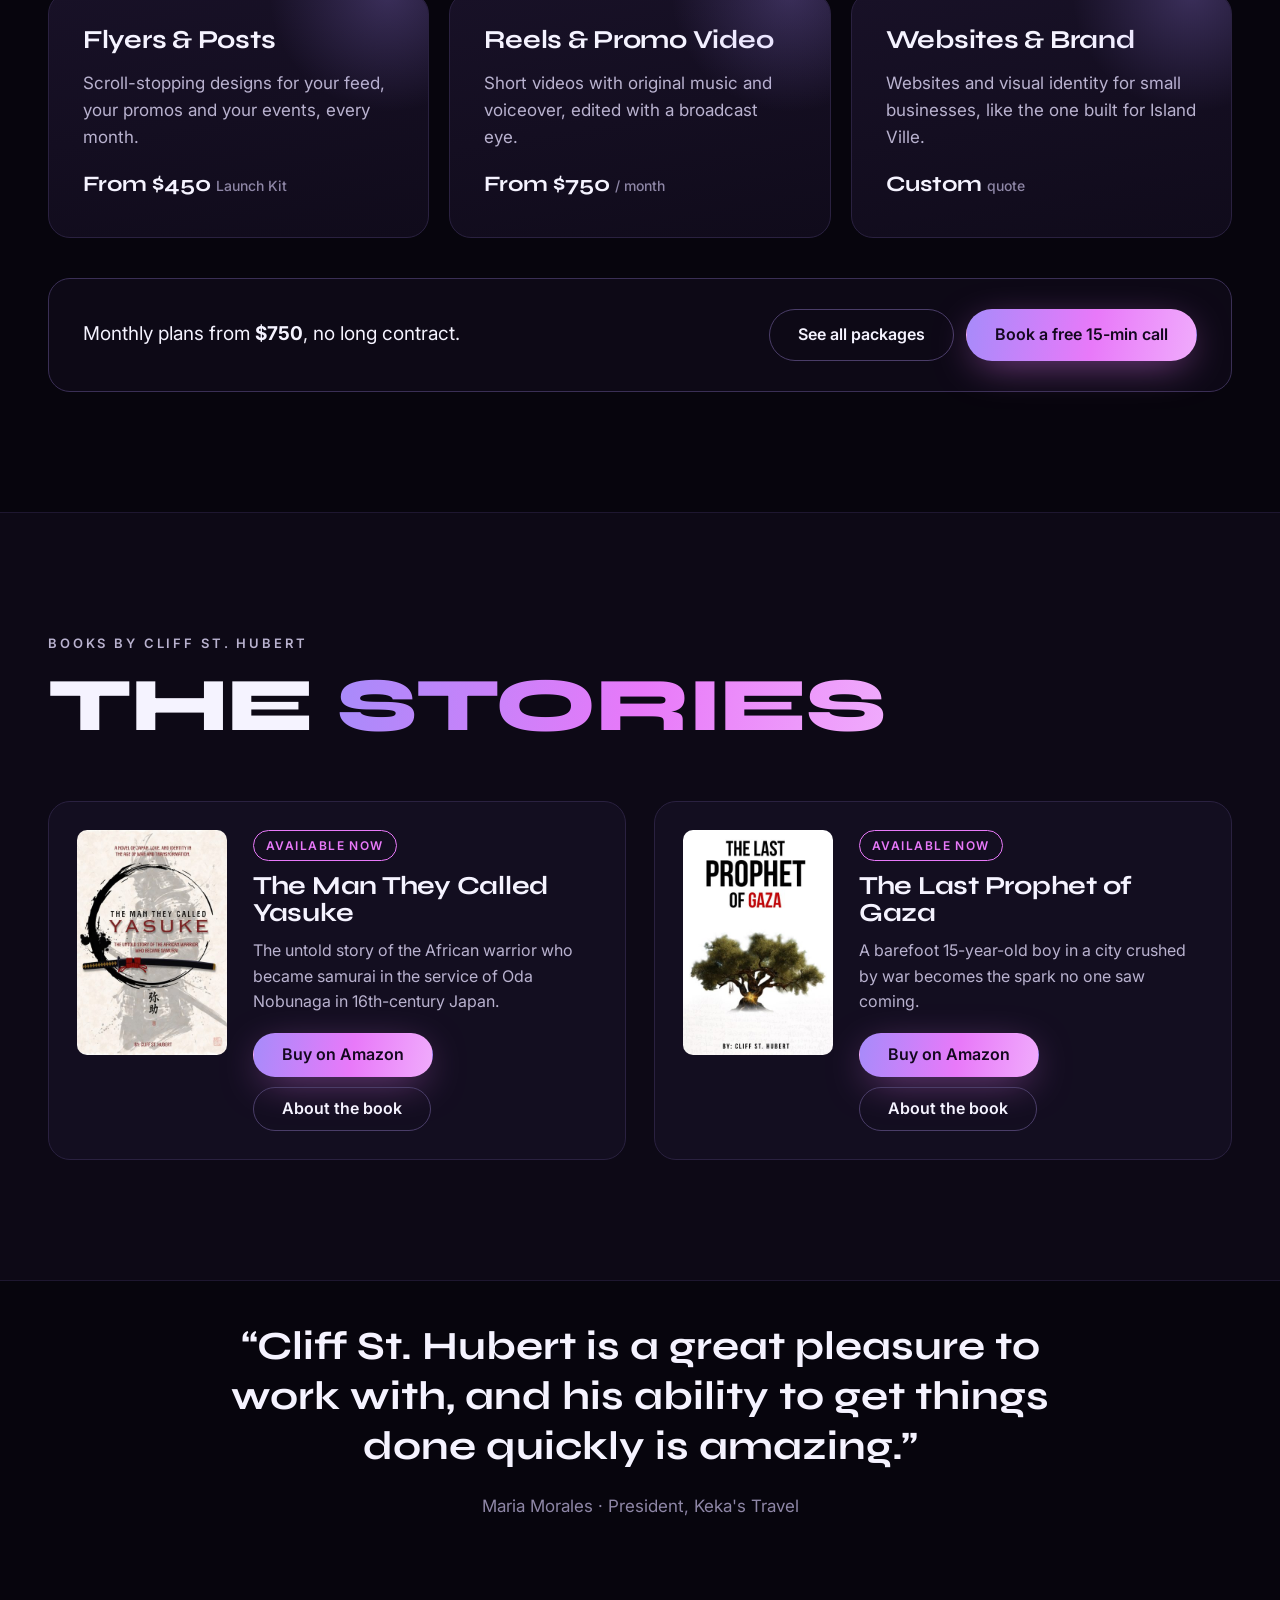
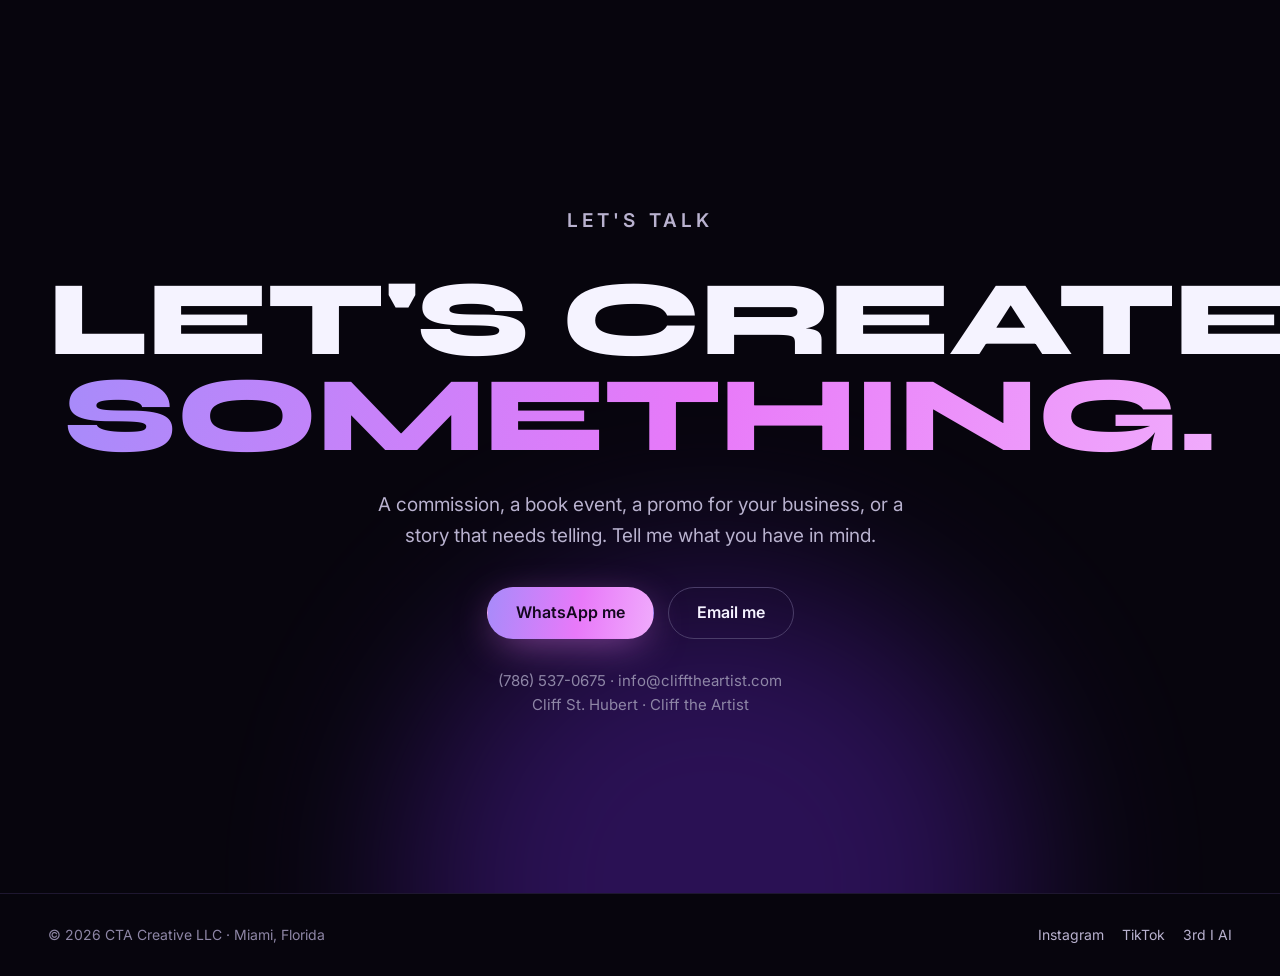
==== commit b0ee4334: "Add Cliff the Artist chat assistant" ====
--- a/index.html
+++ b/index.html
@@ -501,5 +501,6 @@
   }
 })();
 </script>
+<script src="https://front-desk-production-c25a8715.up.railway.app/widget.js" data-business="cliff-the-artist" defer></script>
 </body>
 </html>
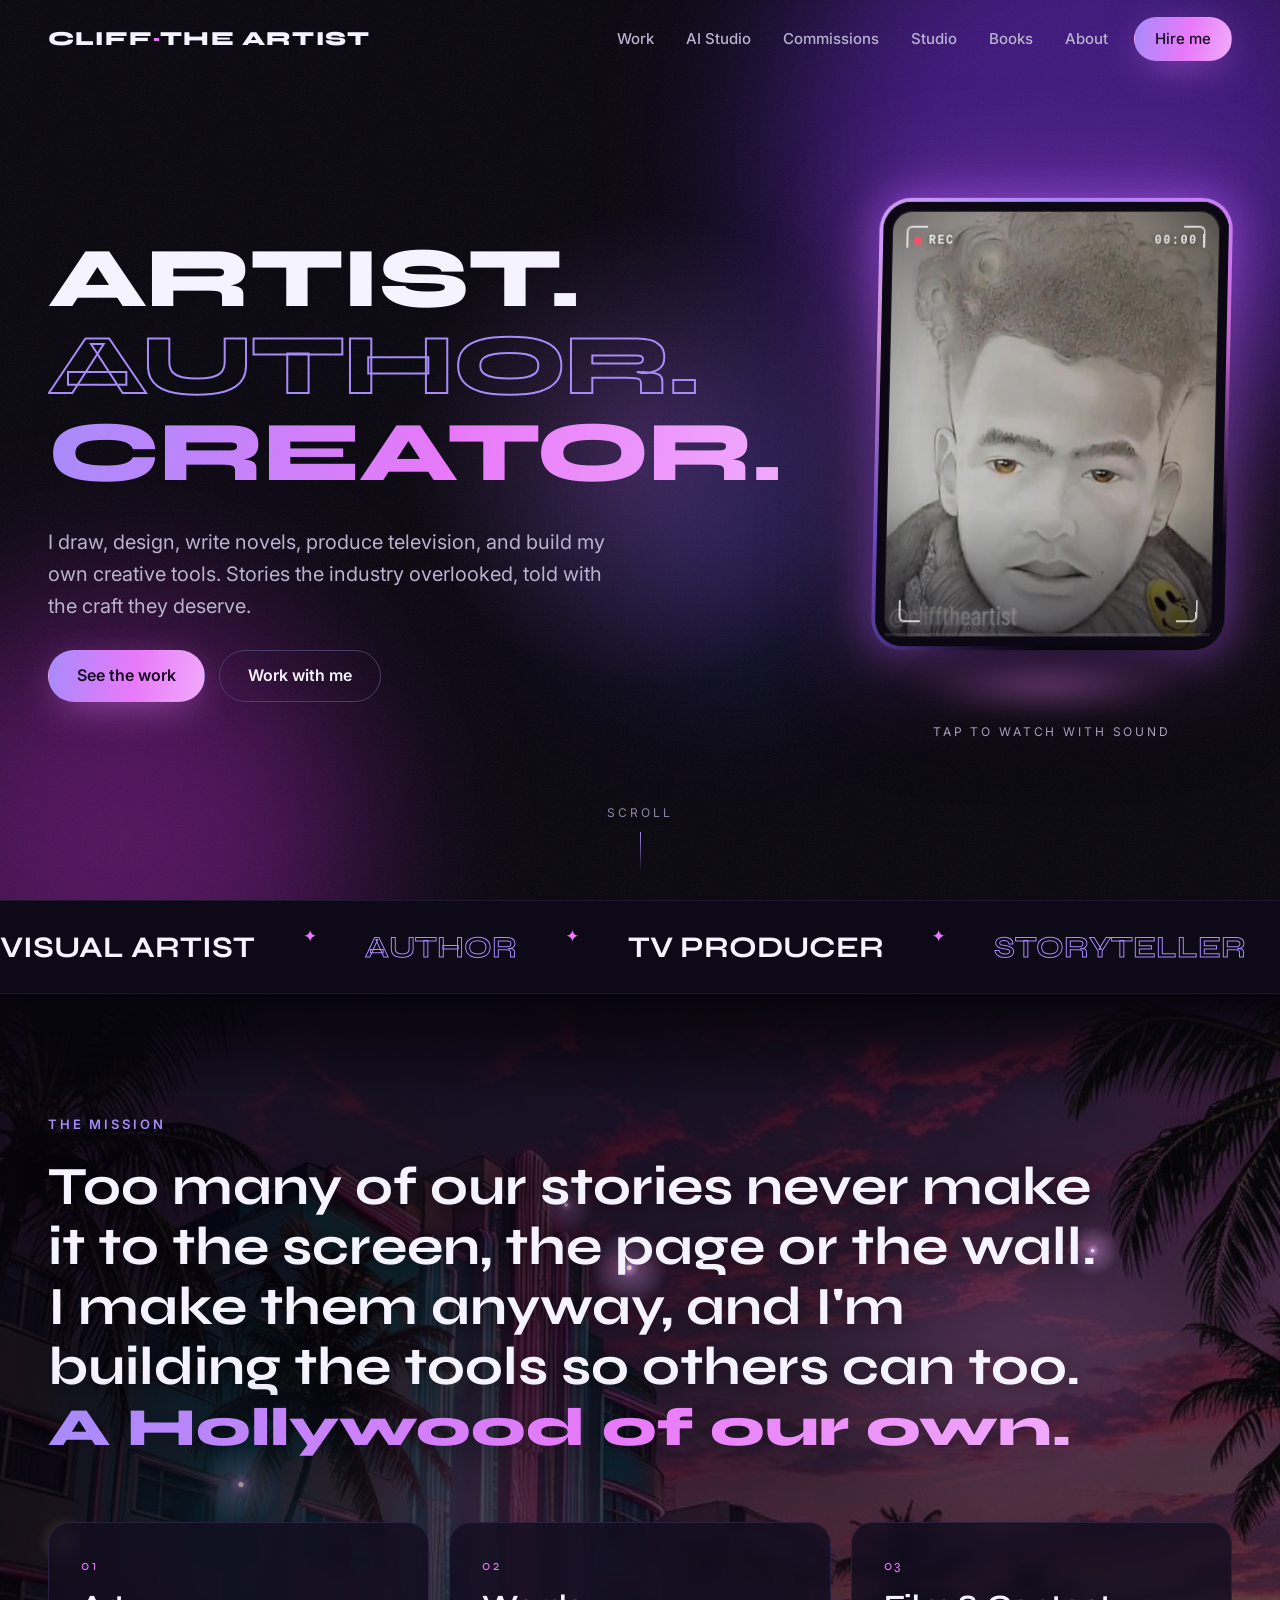
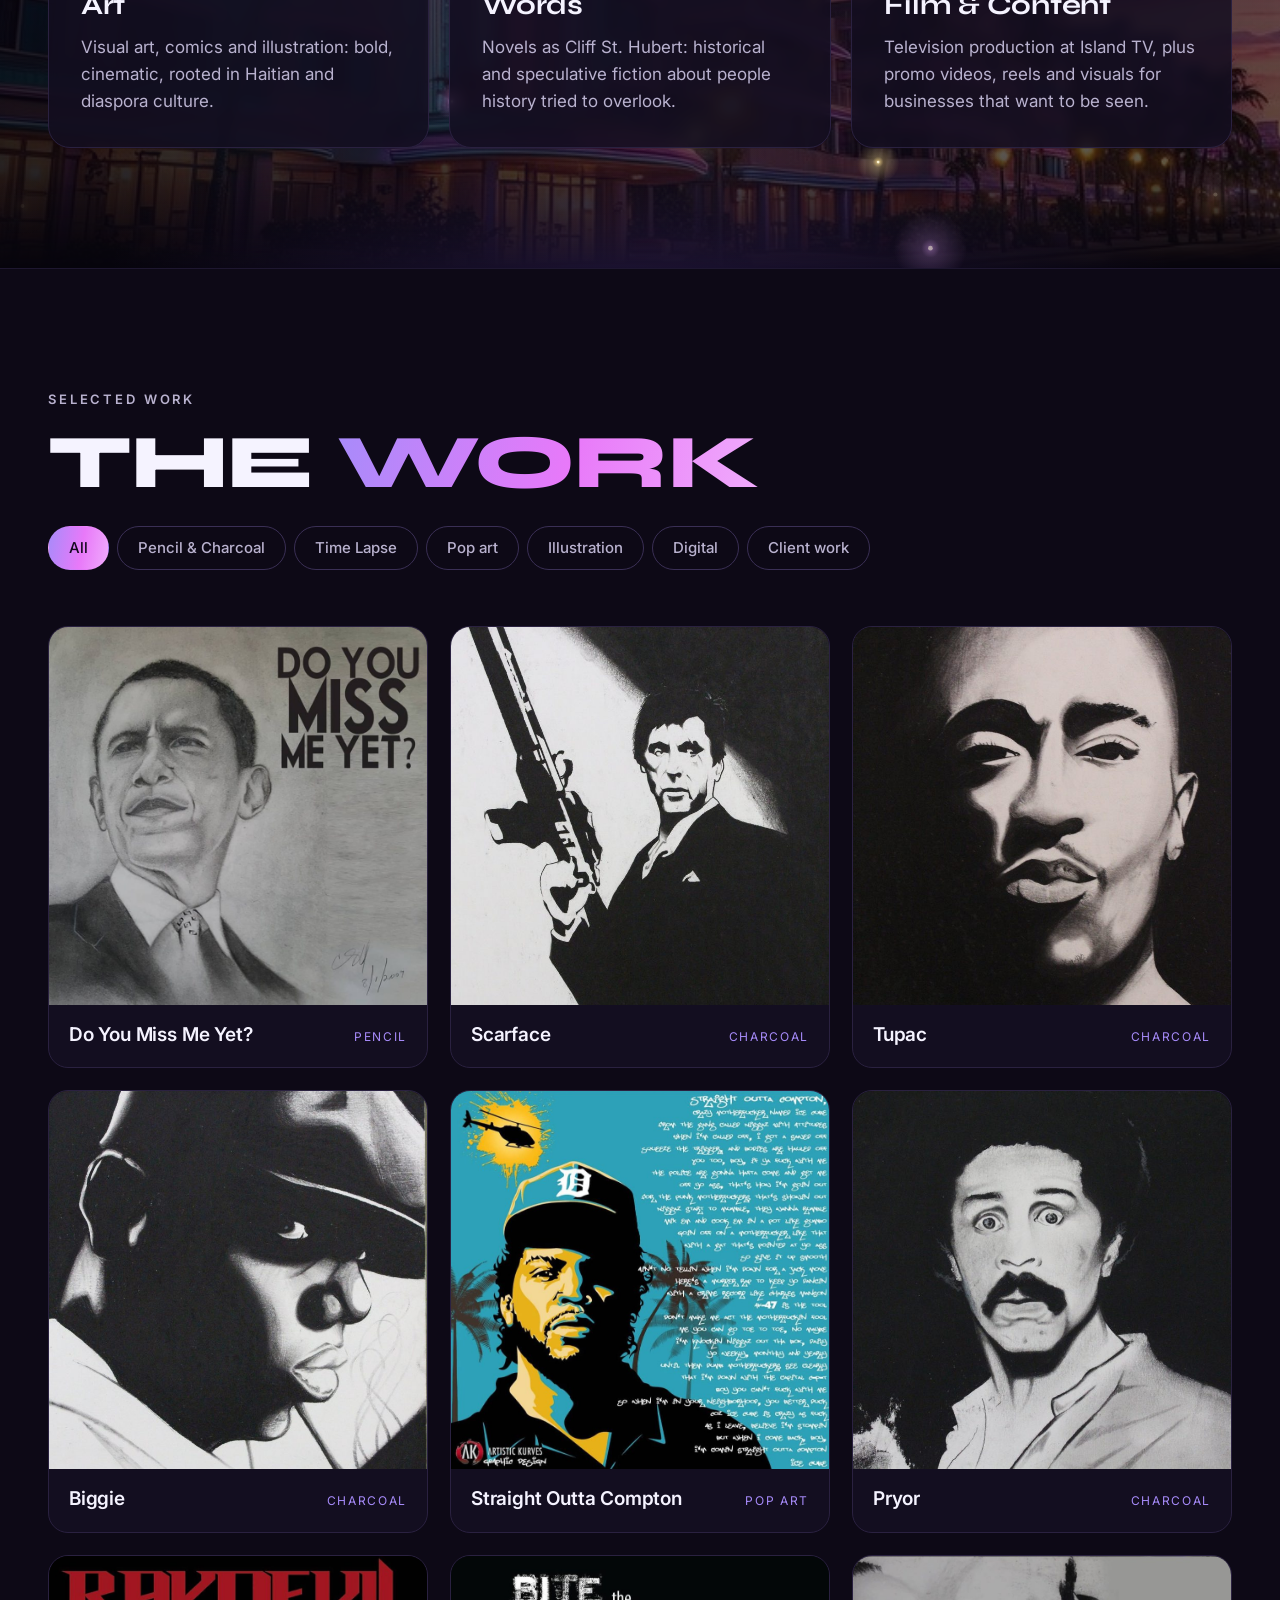
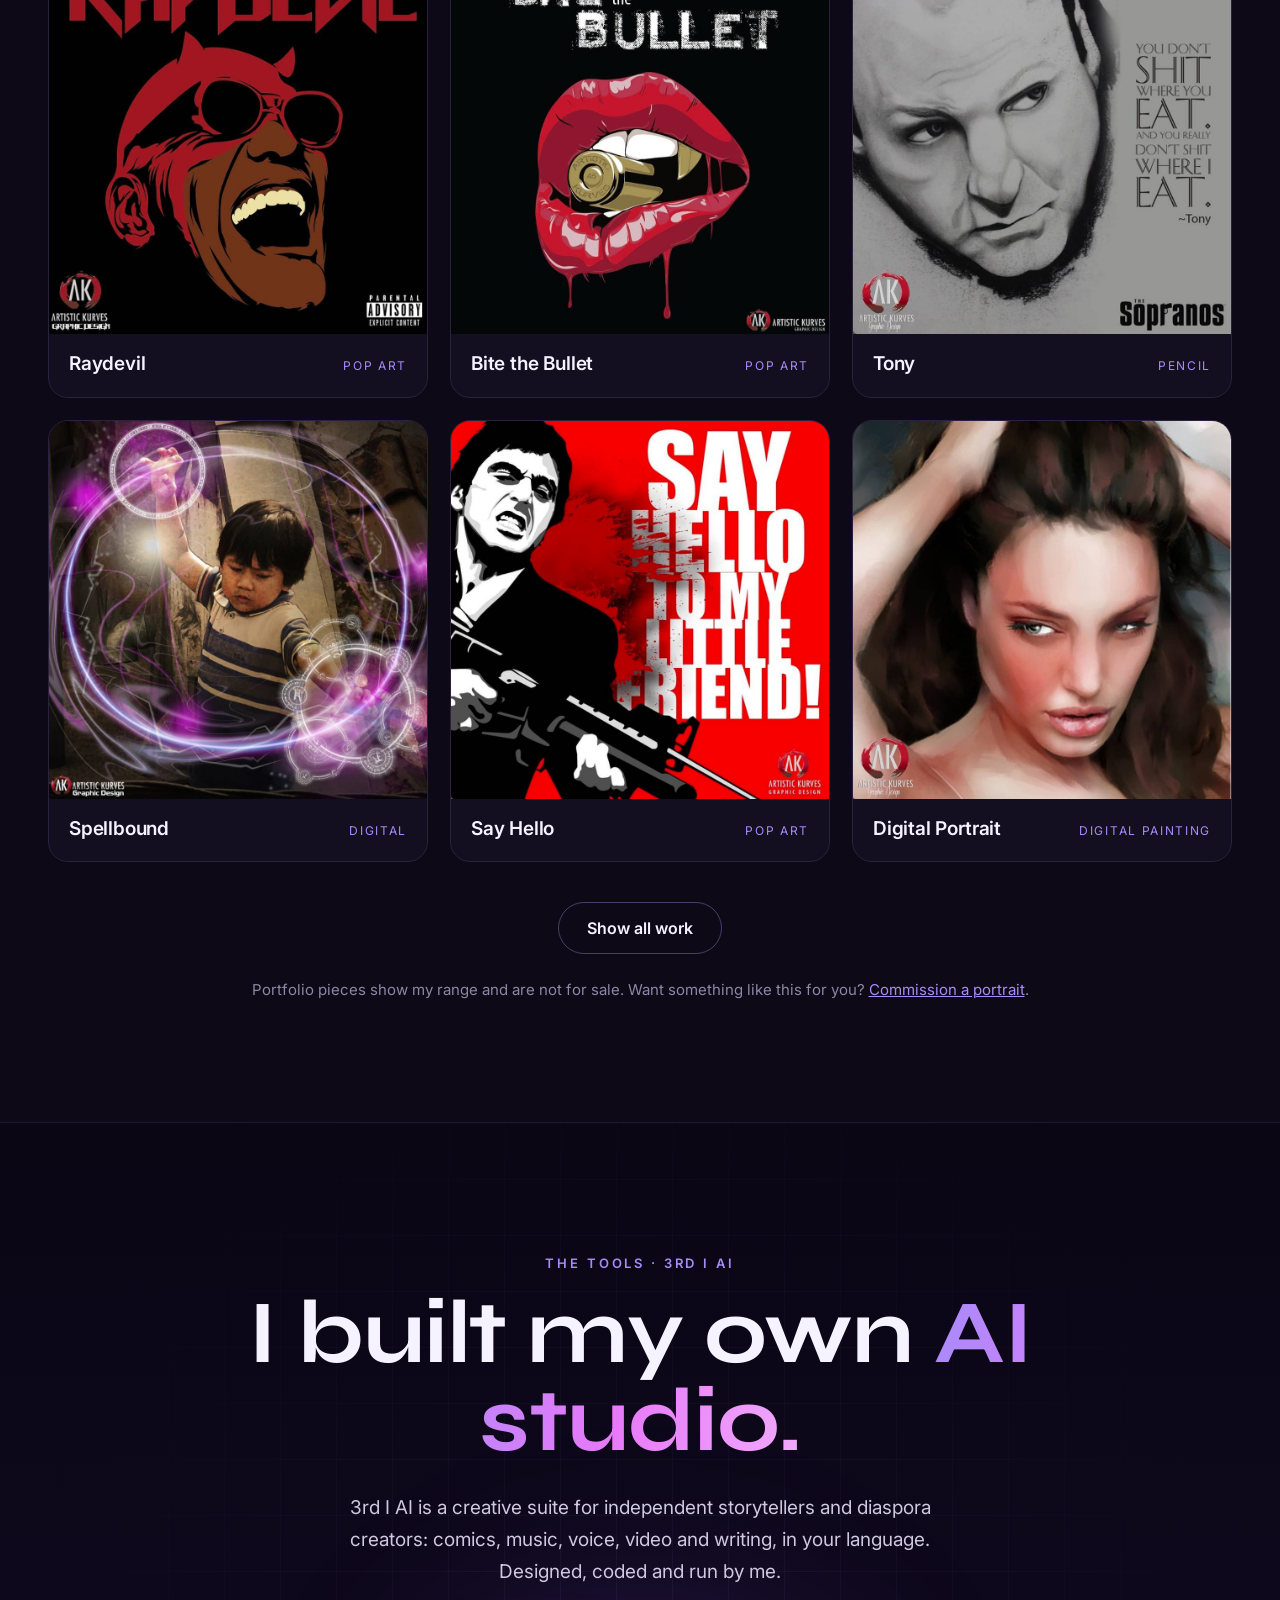
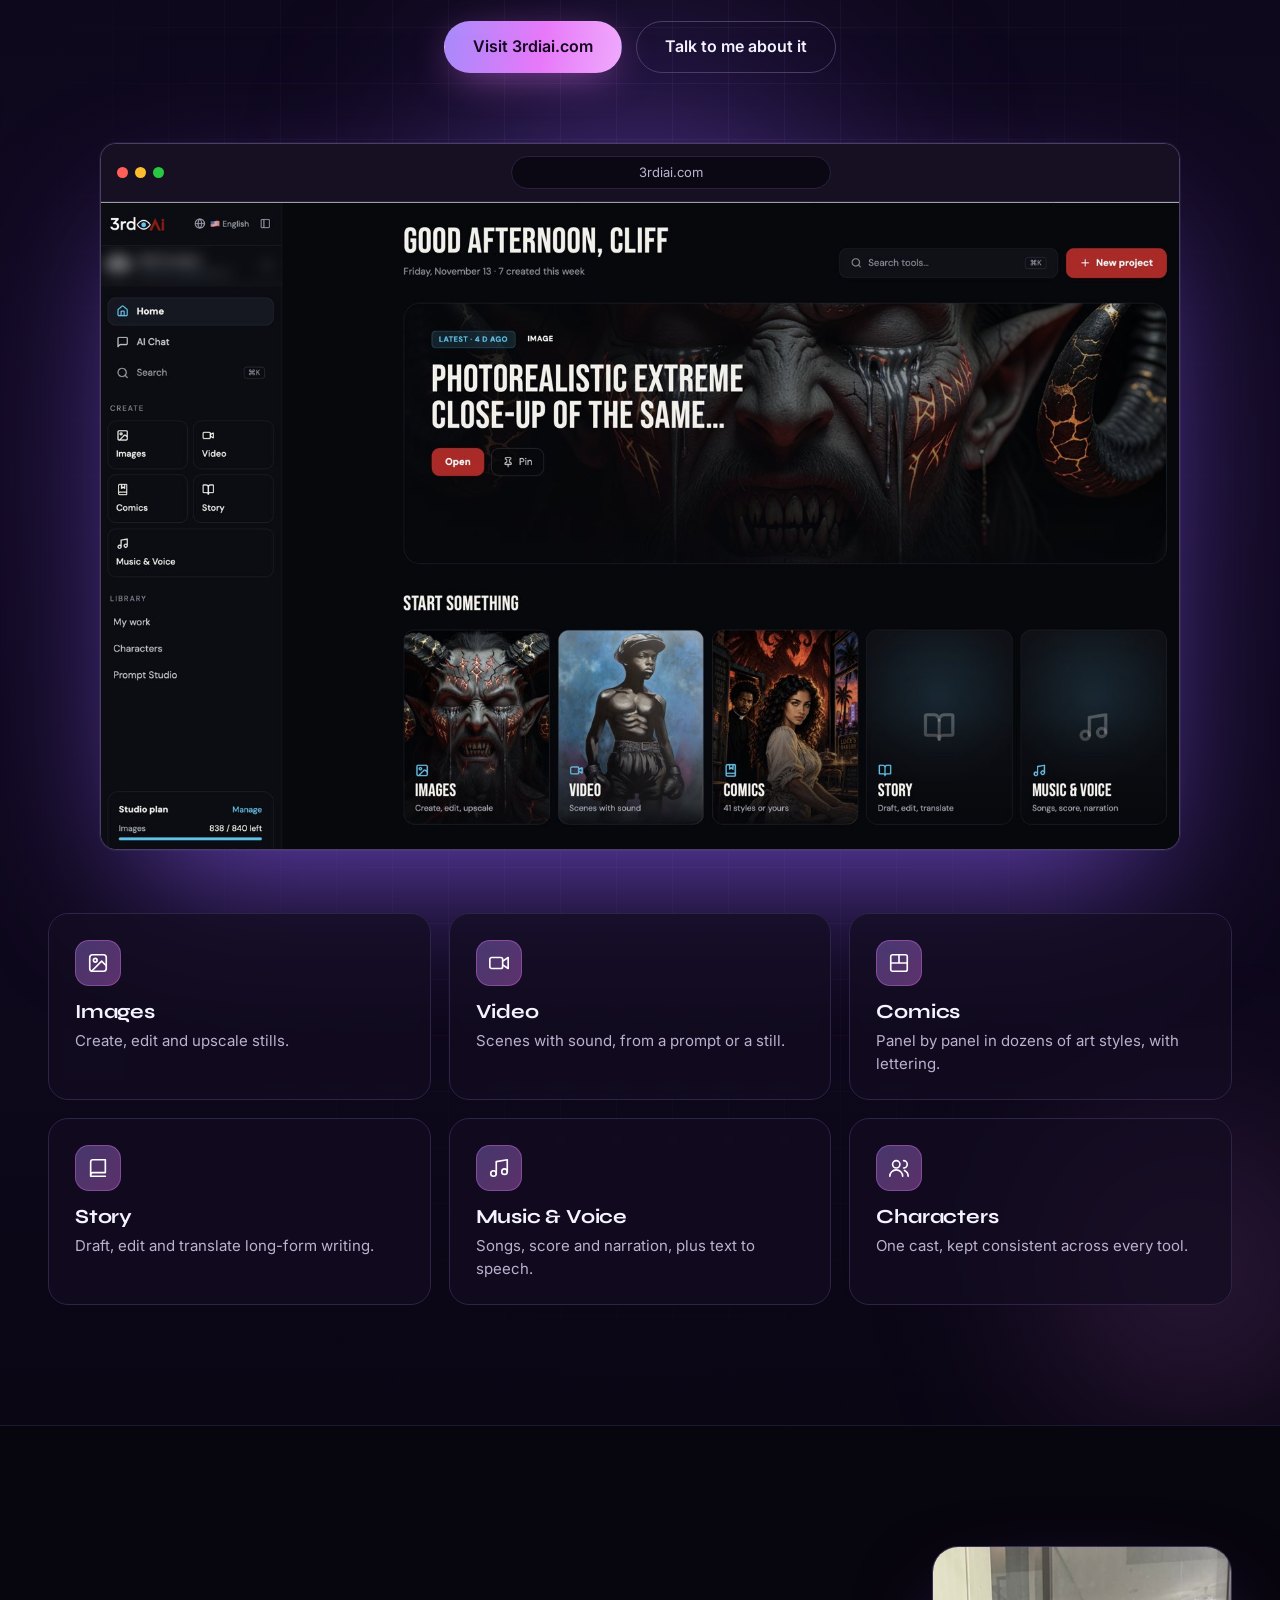
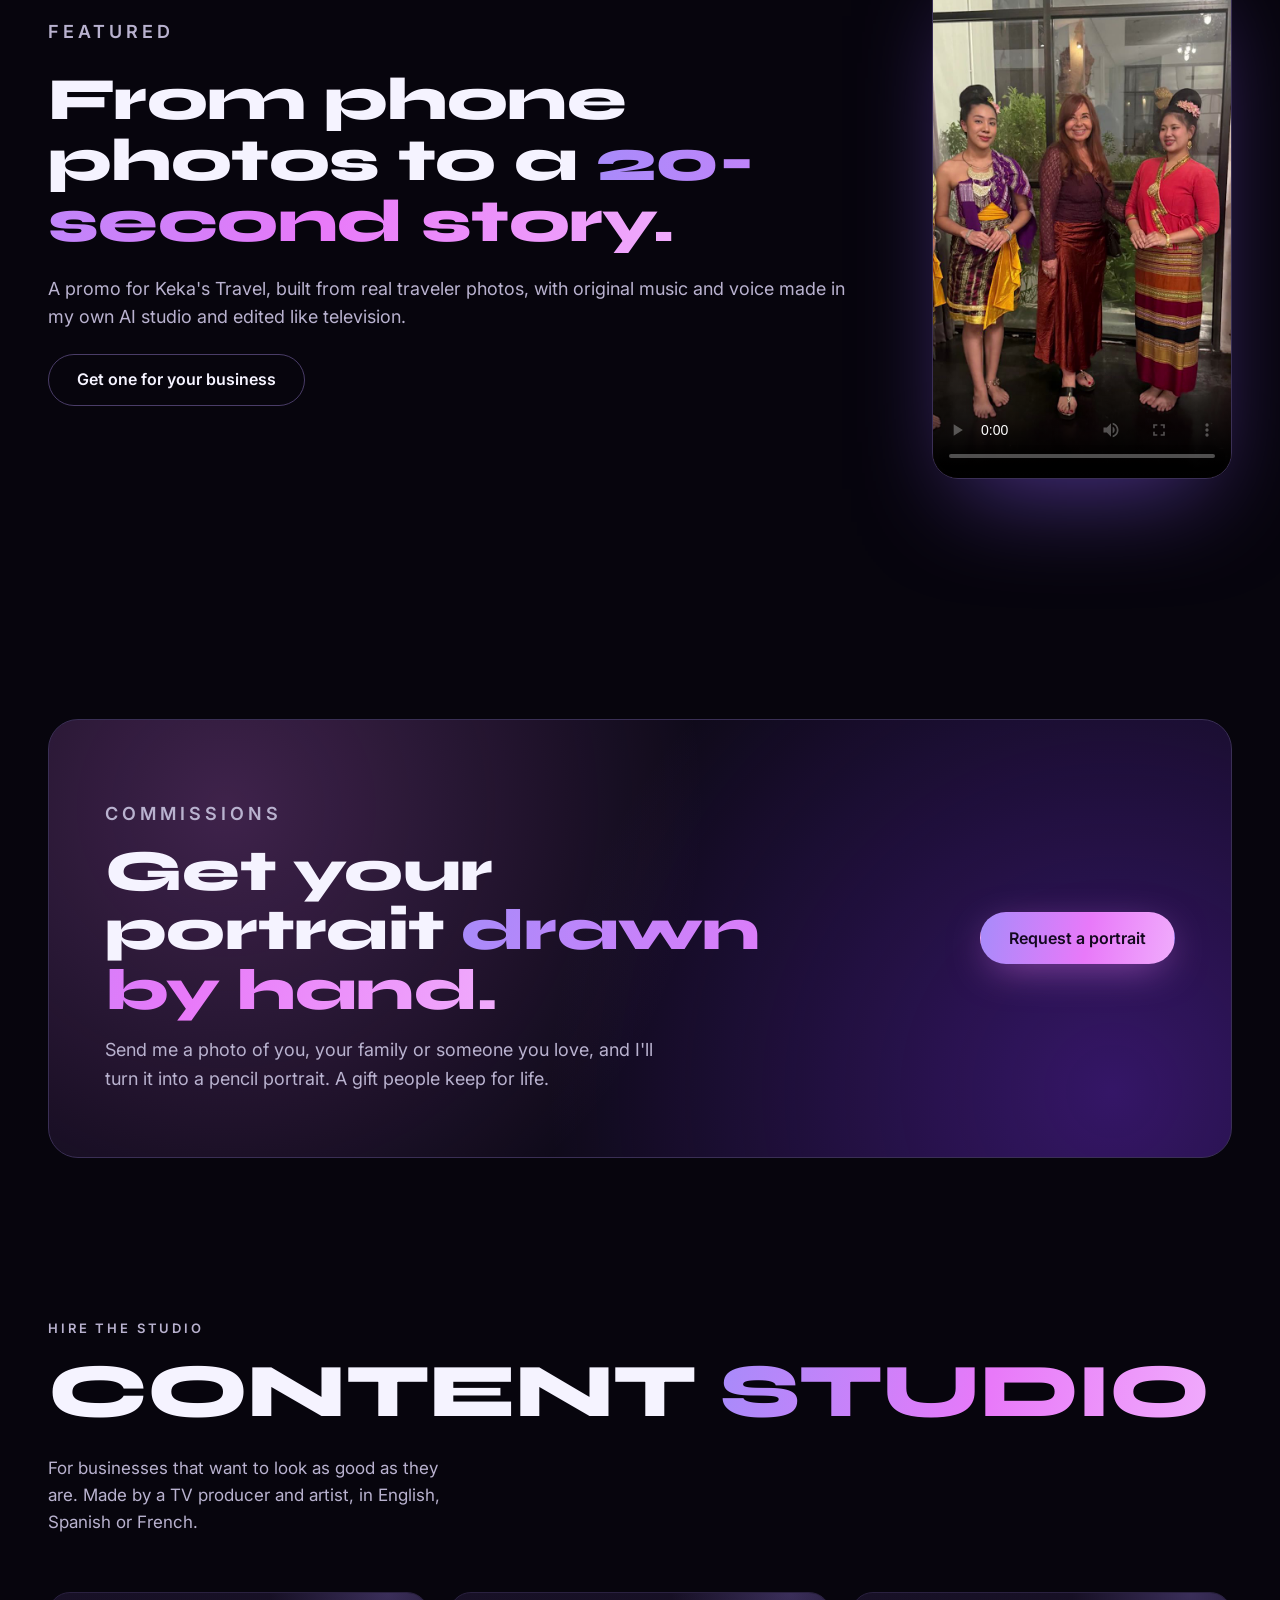
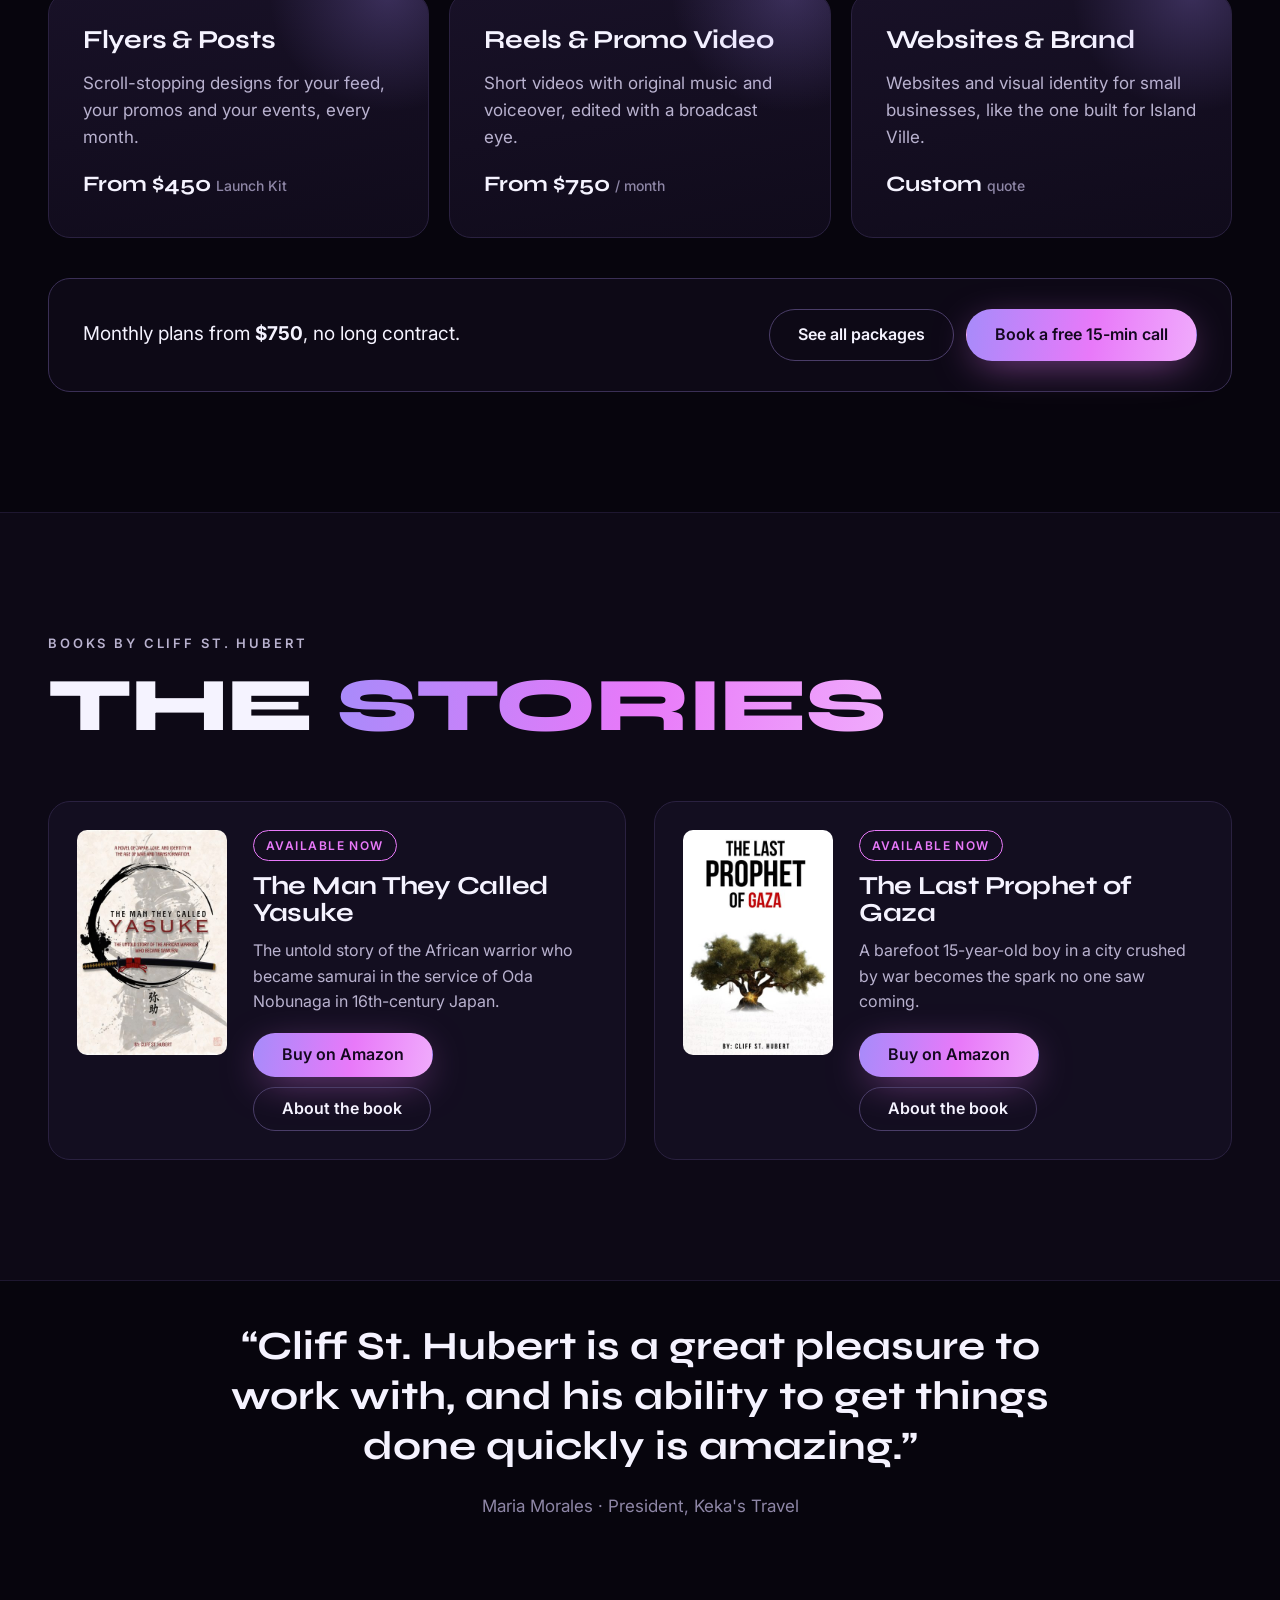
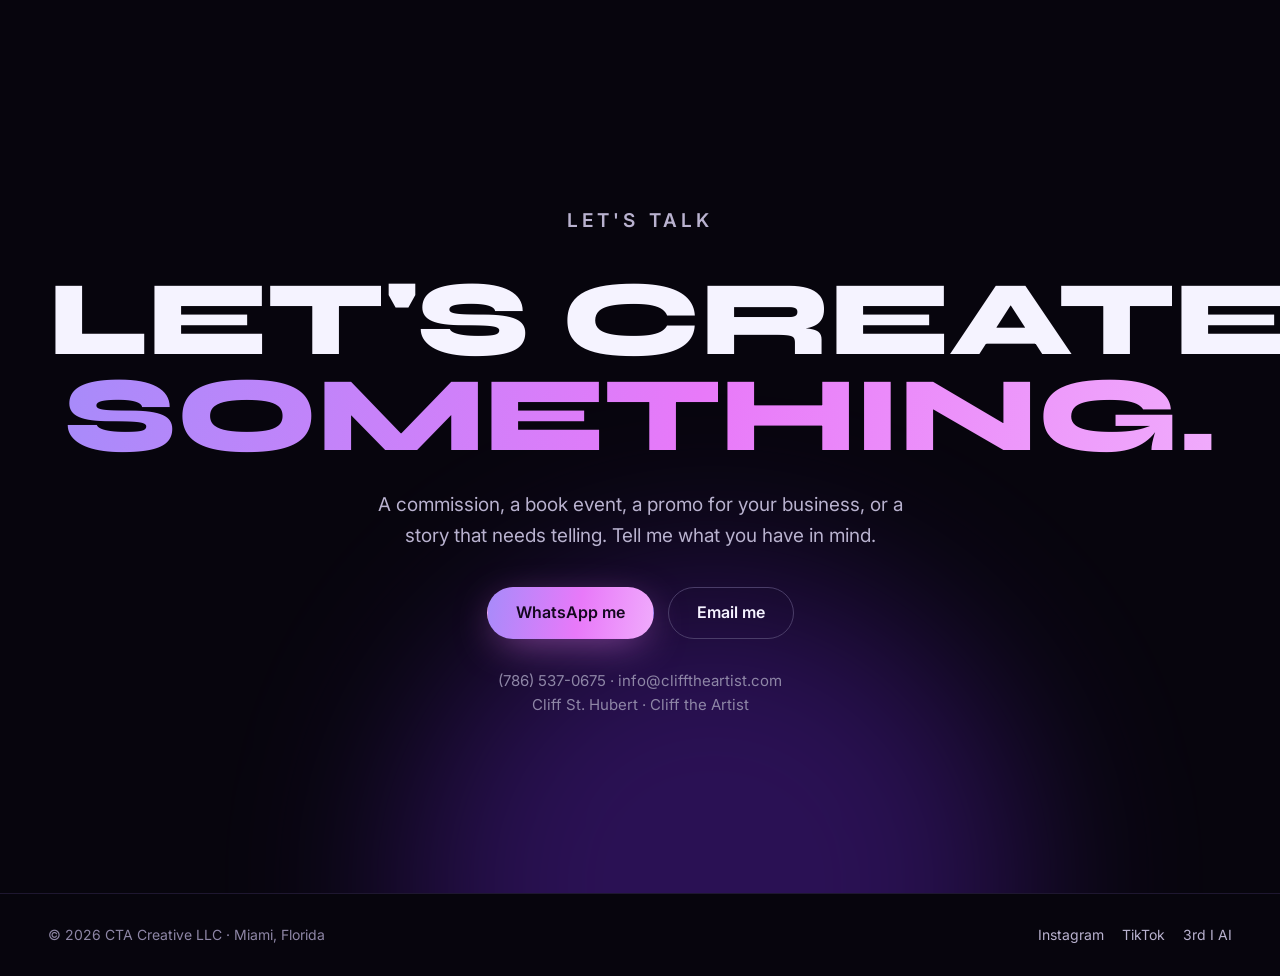
==== commit 13ee99ad: "Content Studio: English, Spanish, French" ====
--- a/index.html
+++ b/index.html
@@ -279,7 +279,7 @@
         <p class="eyebrow reveal">Hire the studio</p>
         <h2 class="reveal d1" style="margin-top:14px">Content <span class="grad-text">Studio</span></h2>
       </div>
-      <p class="reveal d2">For businesses that want to look as good as they are. Made by a TV producer and artist, in English, Kreyòl, Spanish or French.</p>
+      <p class="reveal d2">For businesses that want to look as good as they are. Made by a TV producer and artist, in English, Spanish or French.</p>
     </div>
     <div class="services">
       <div class="svc reveal">
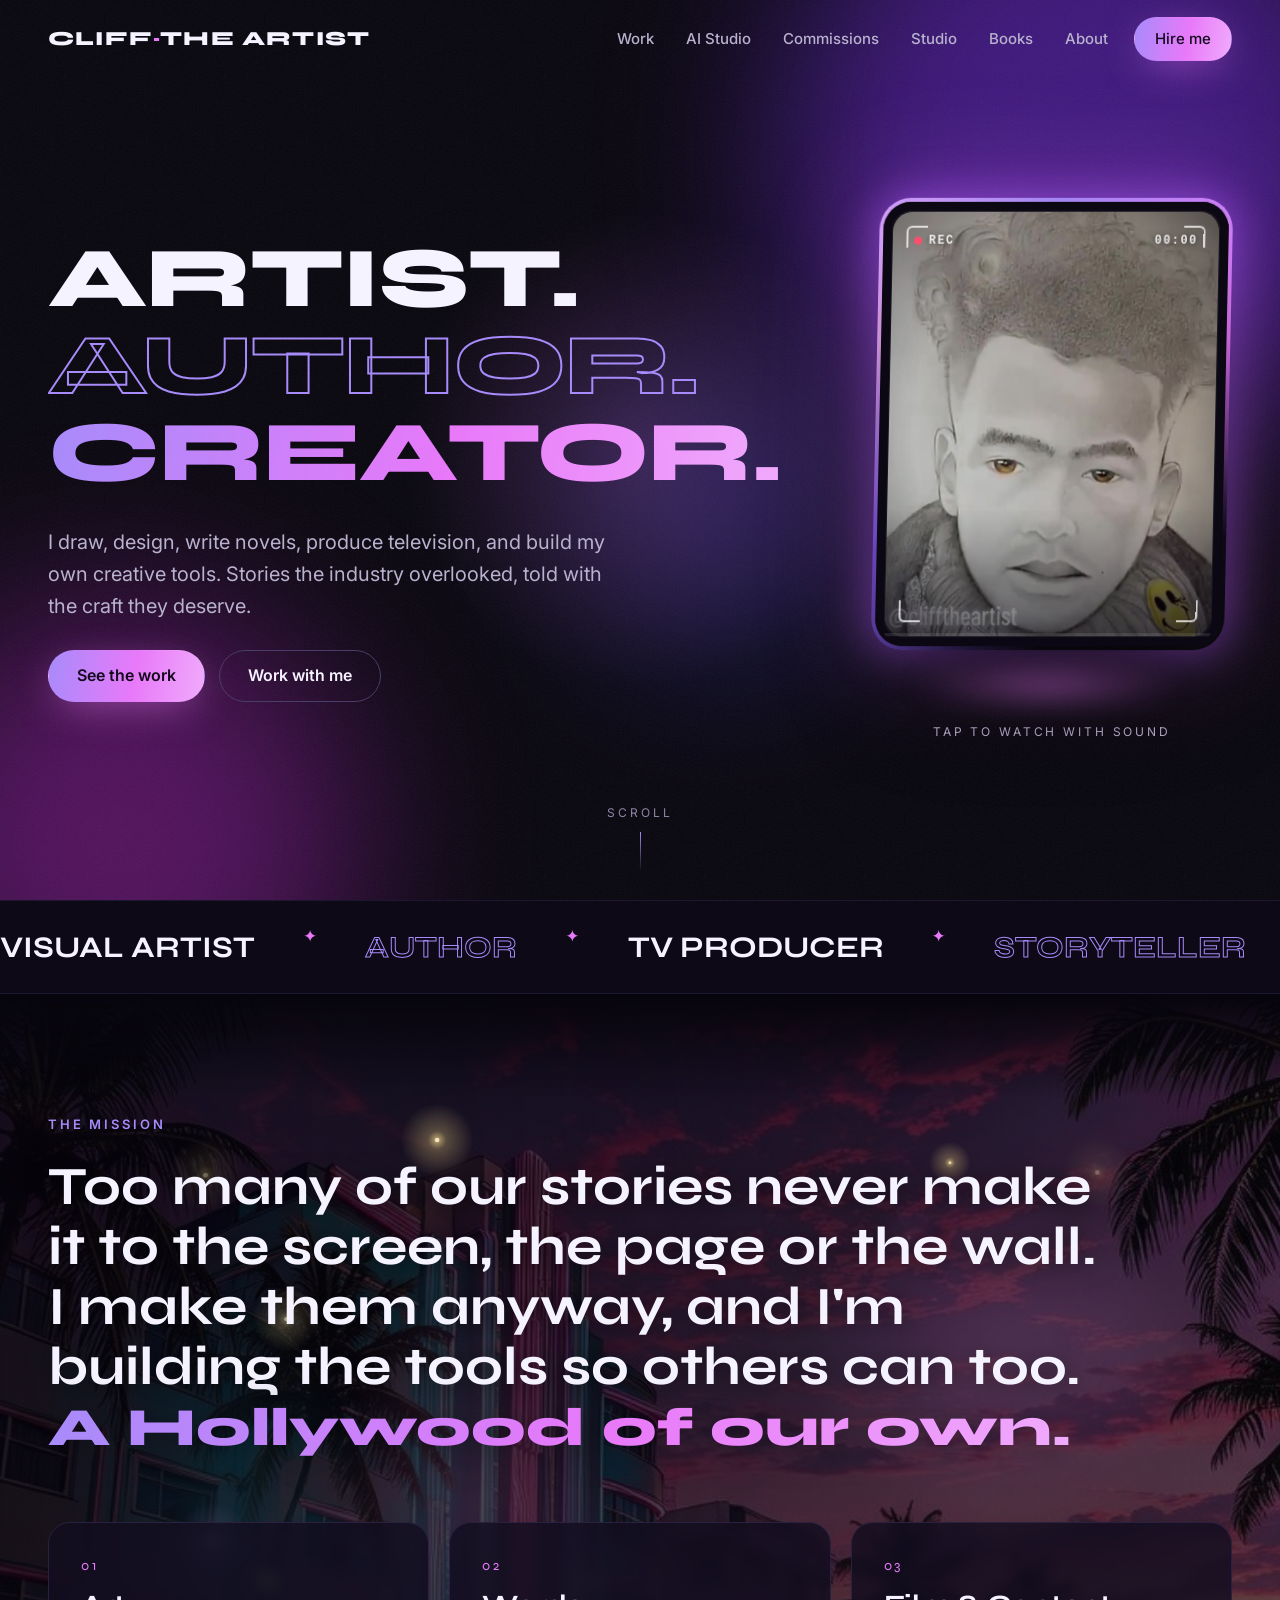
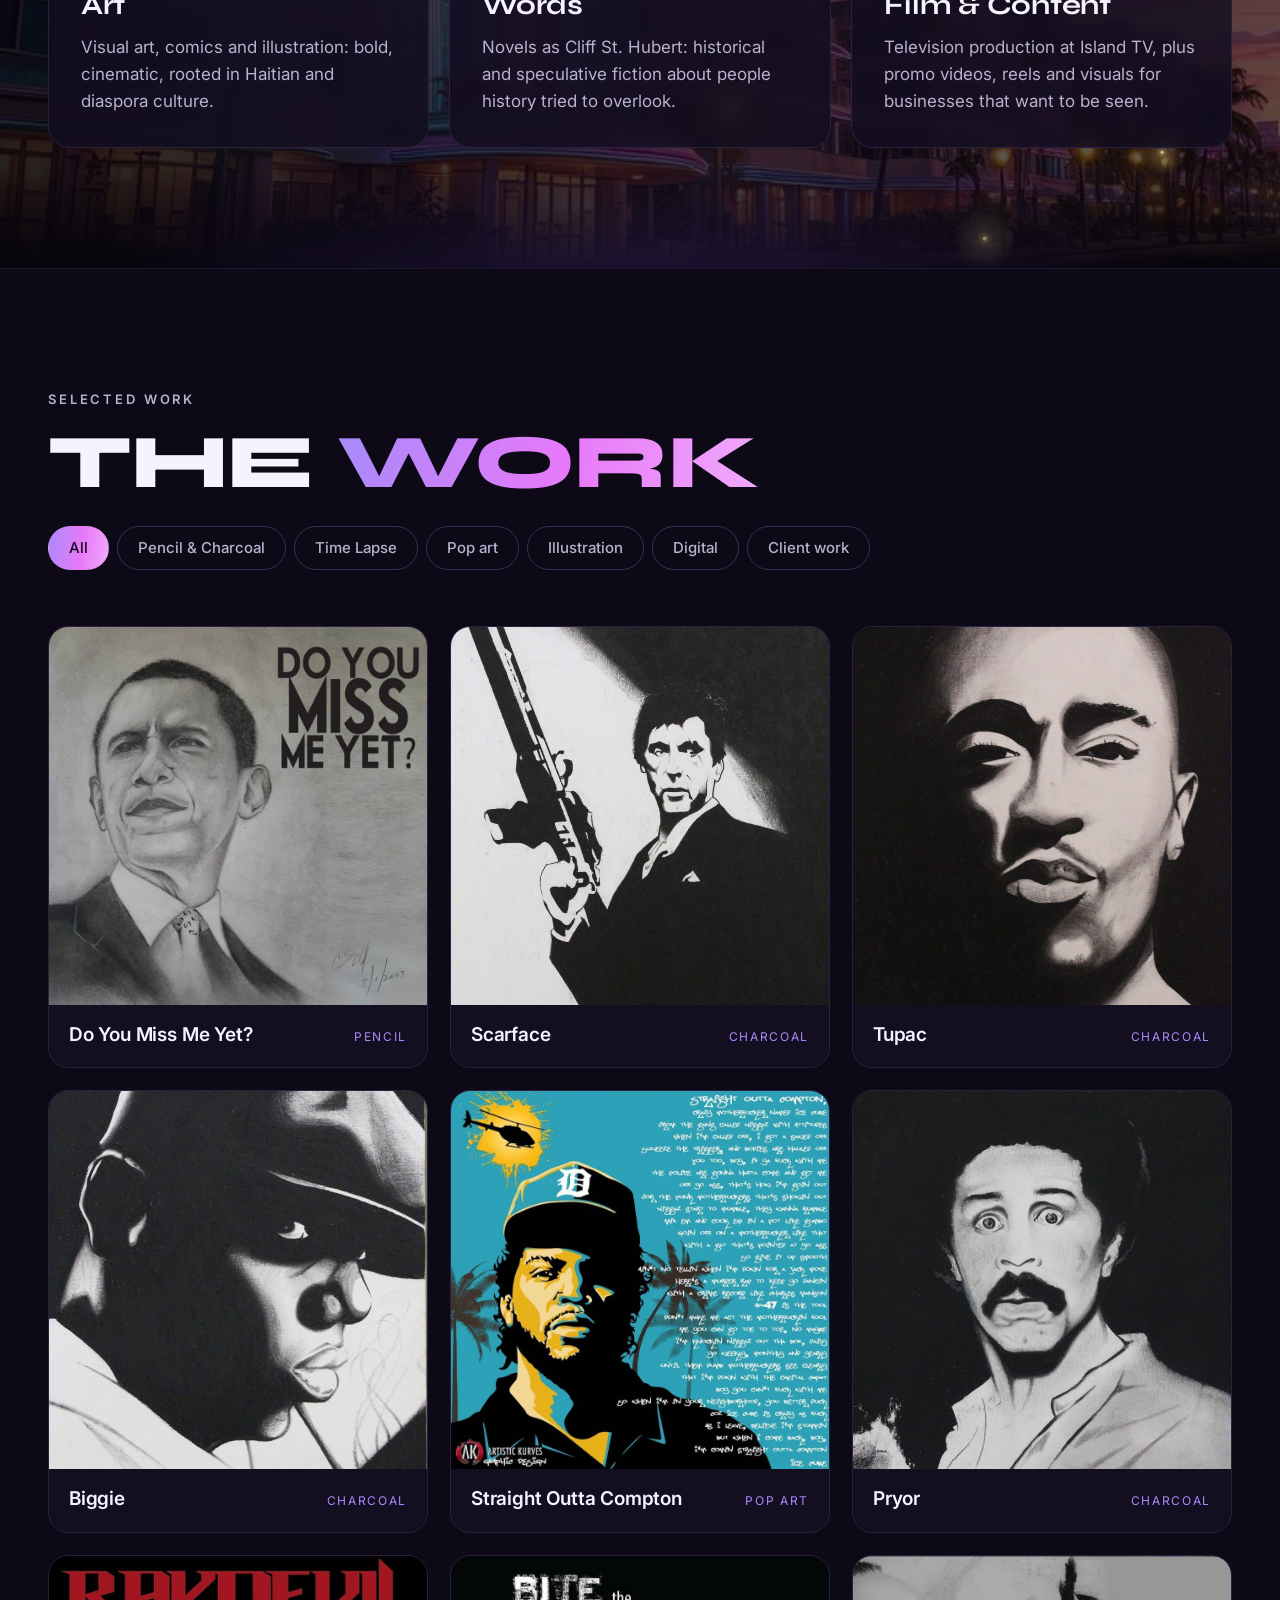
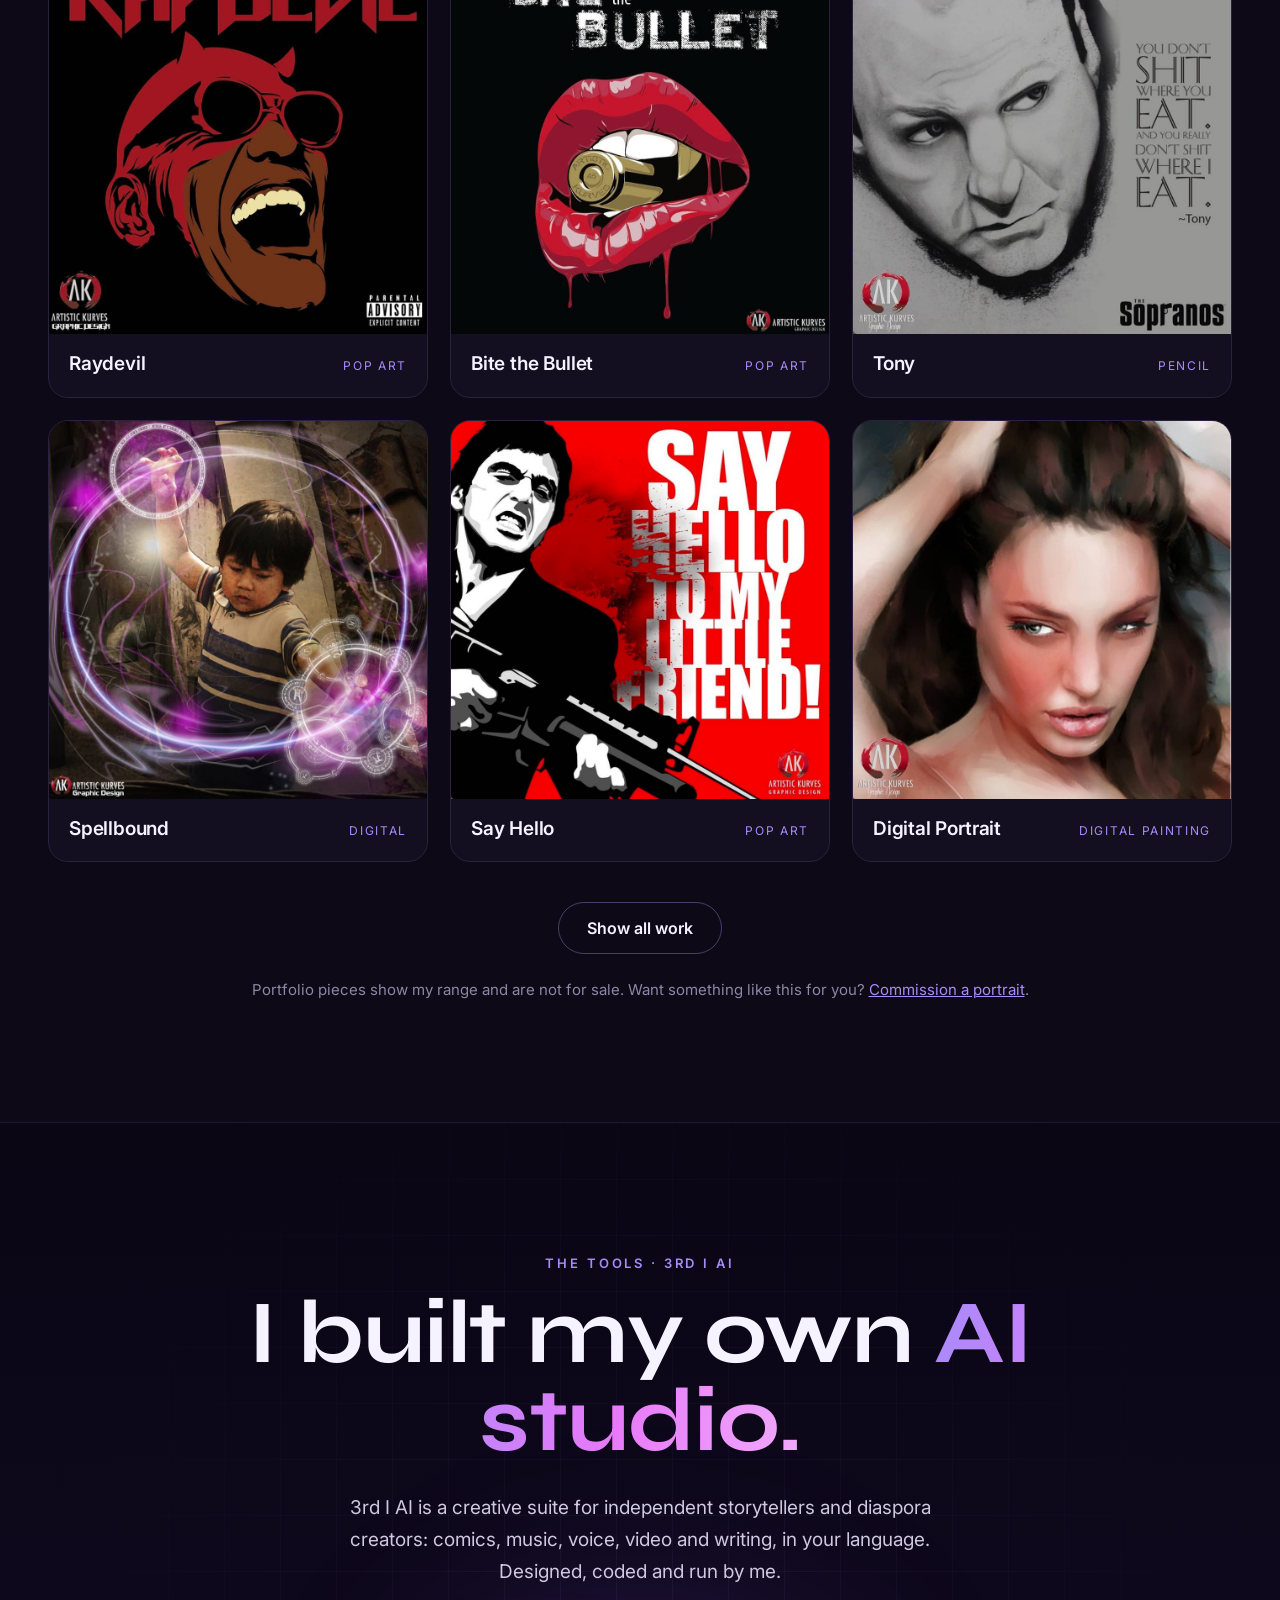
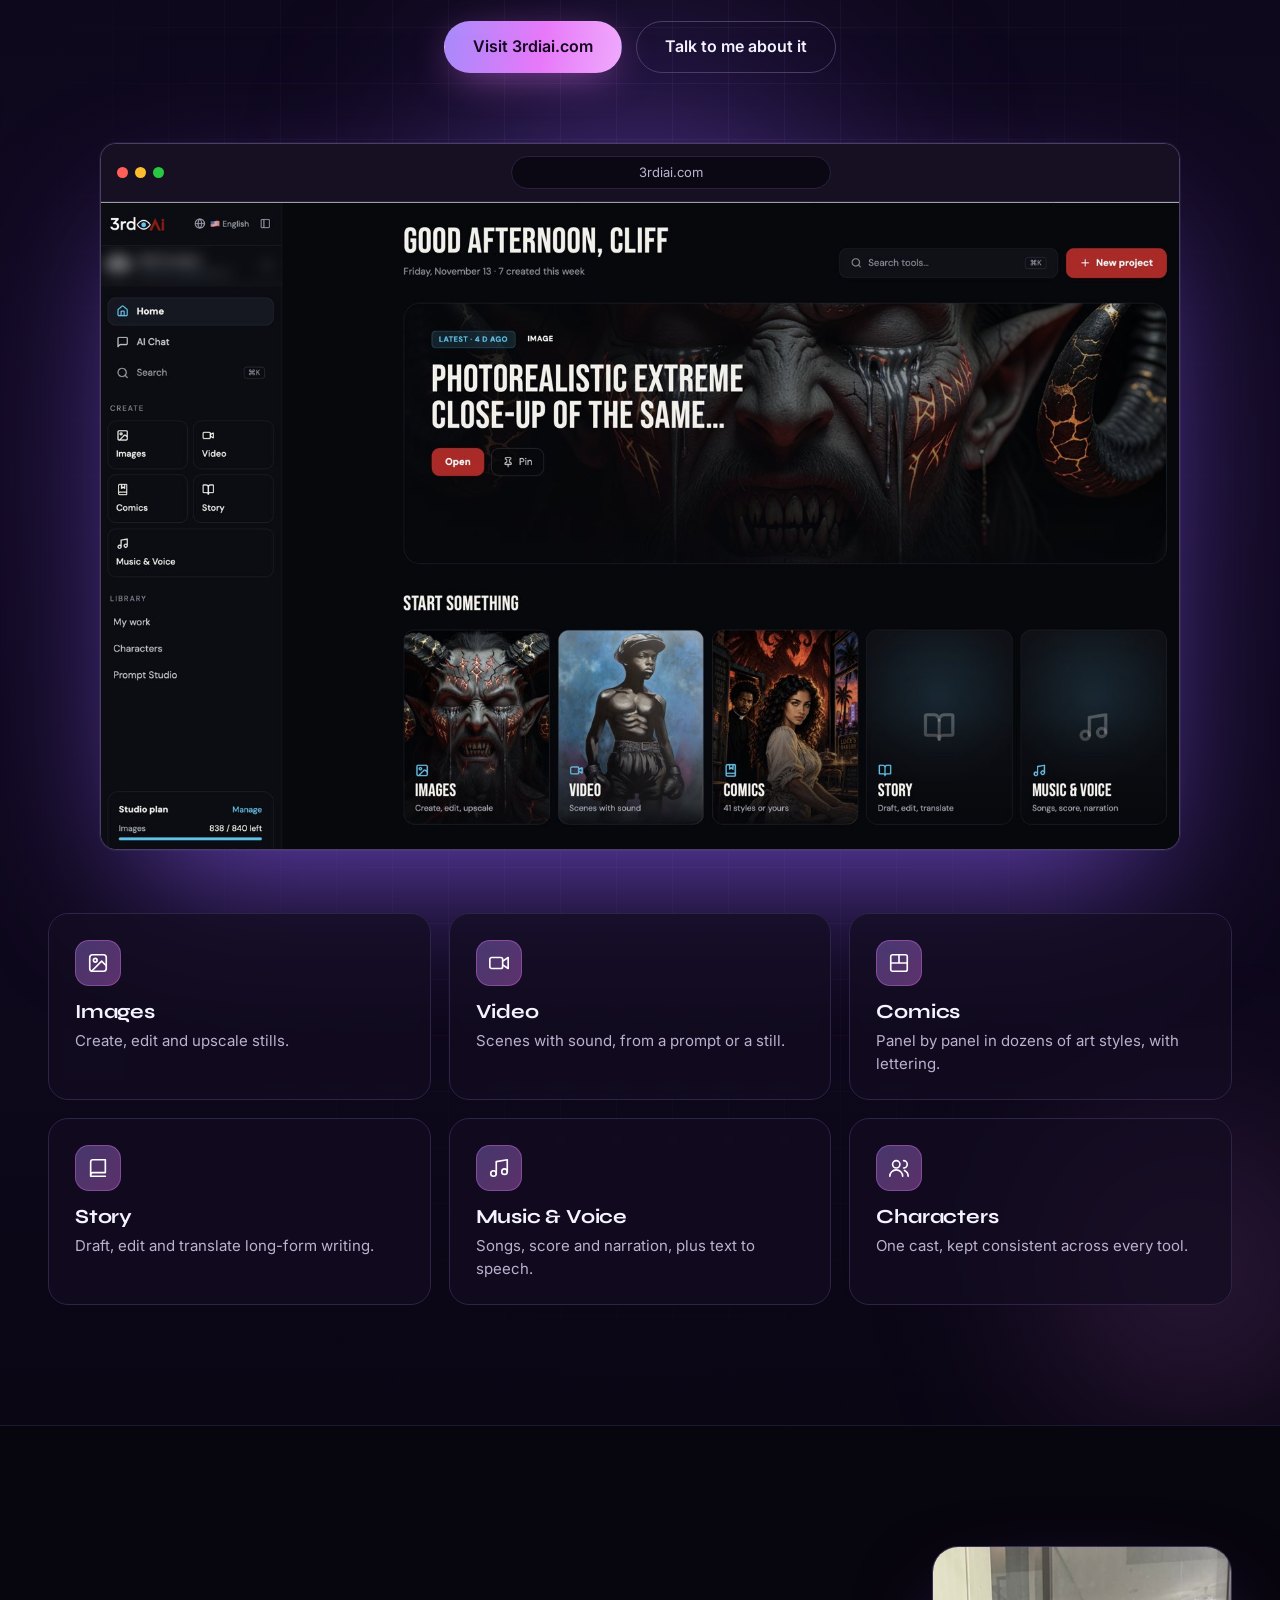
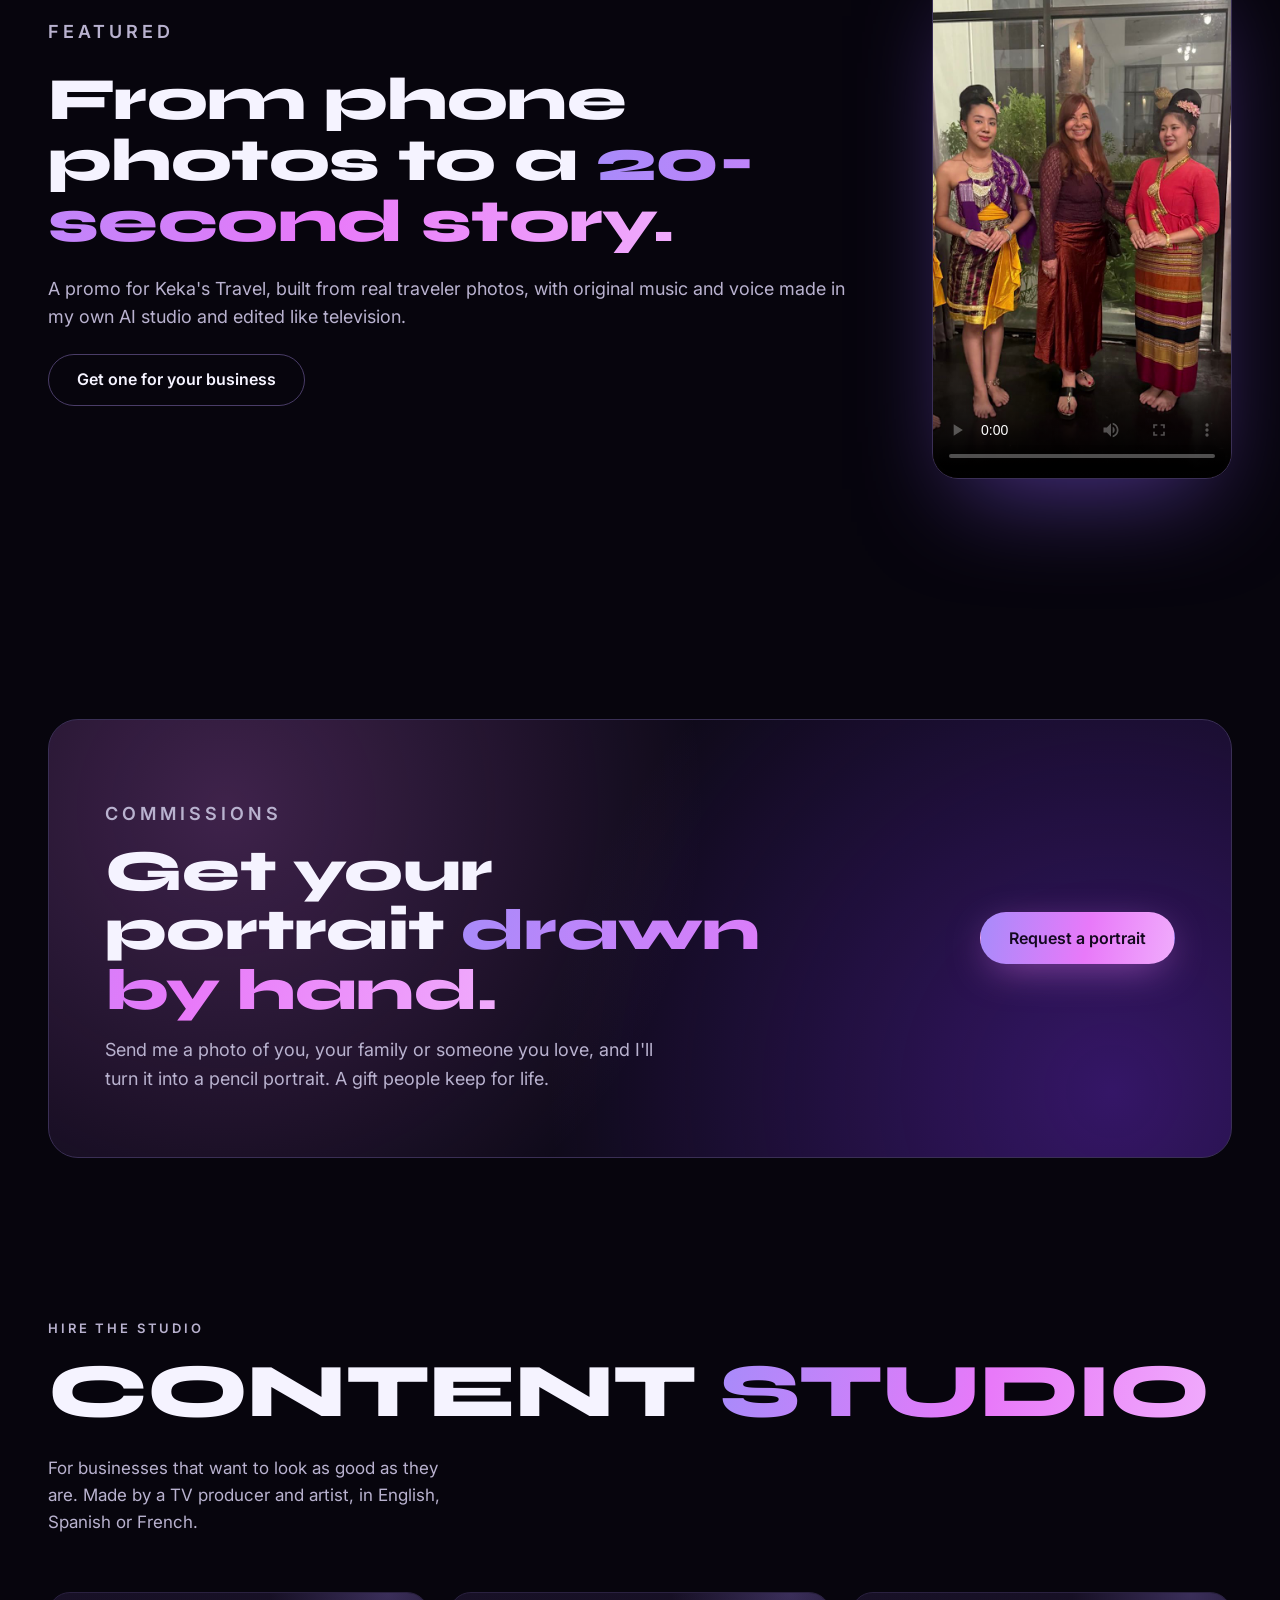
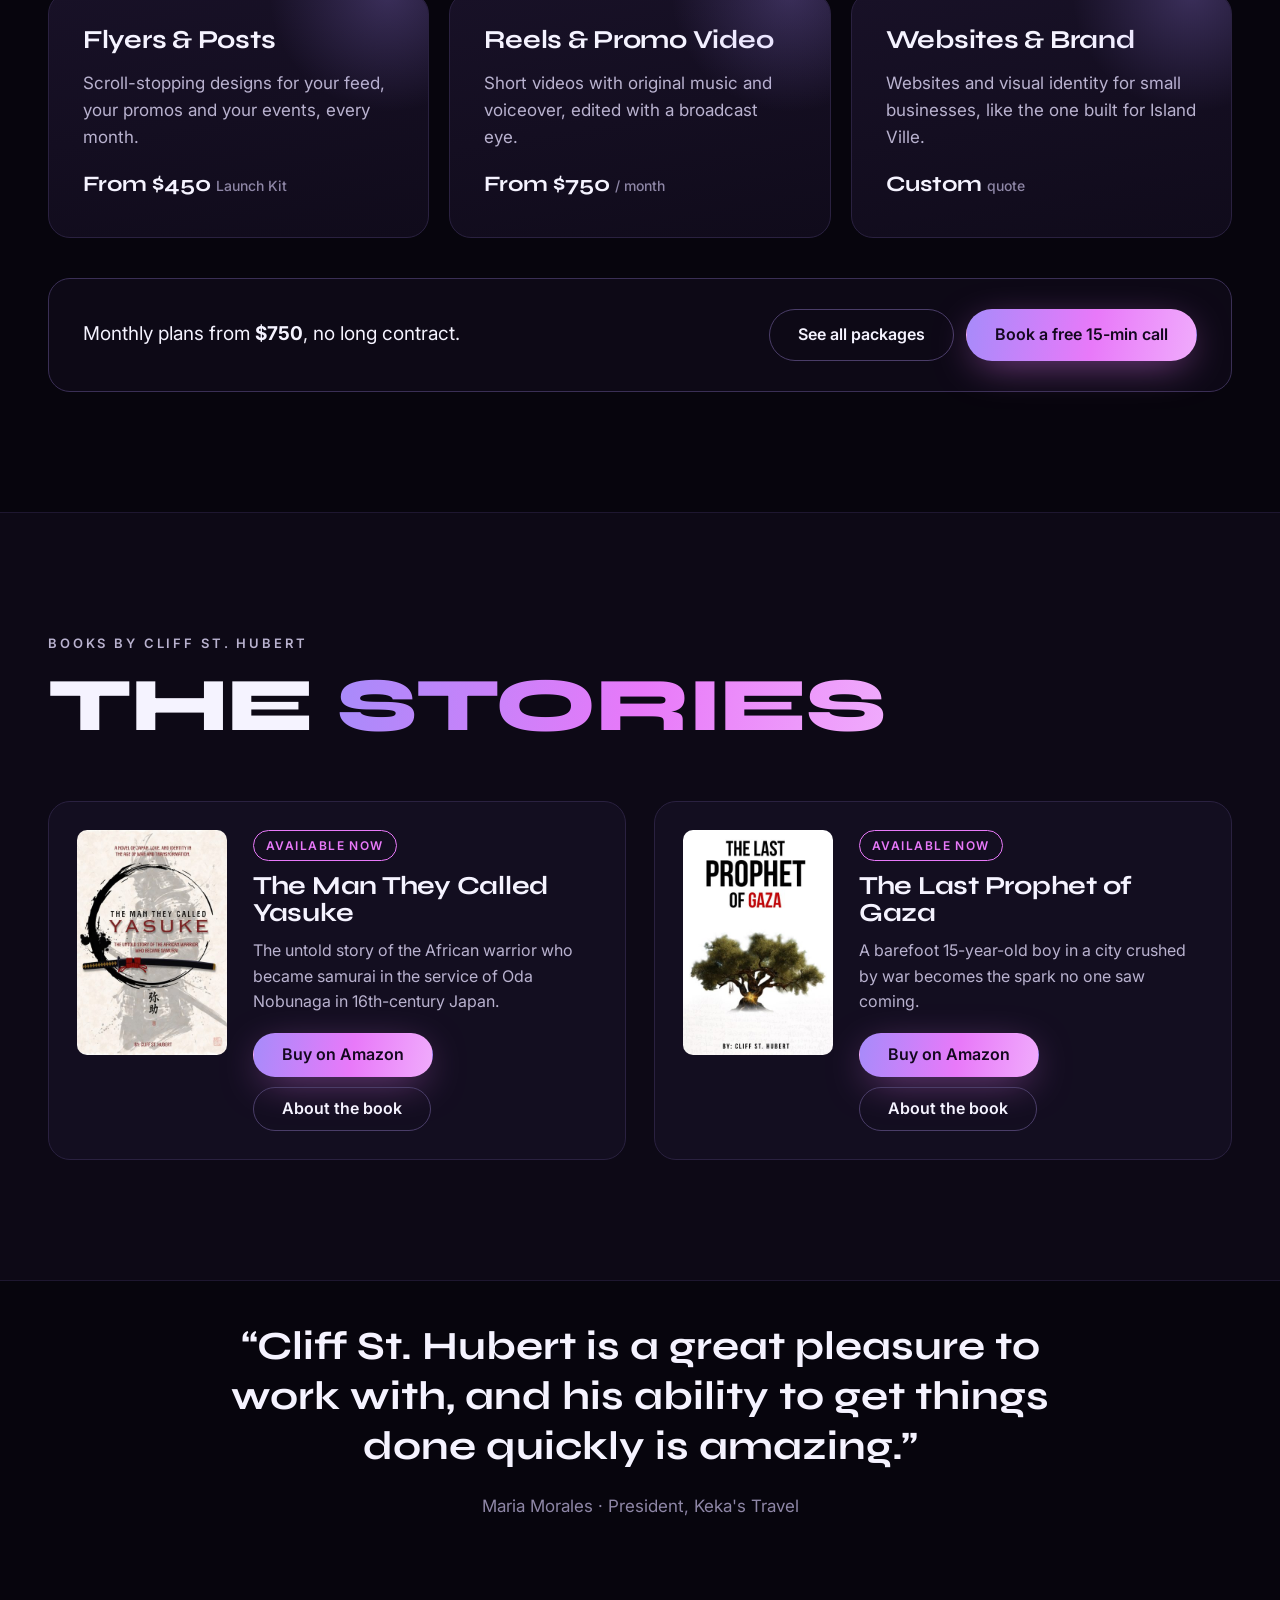
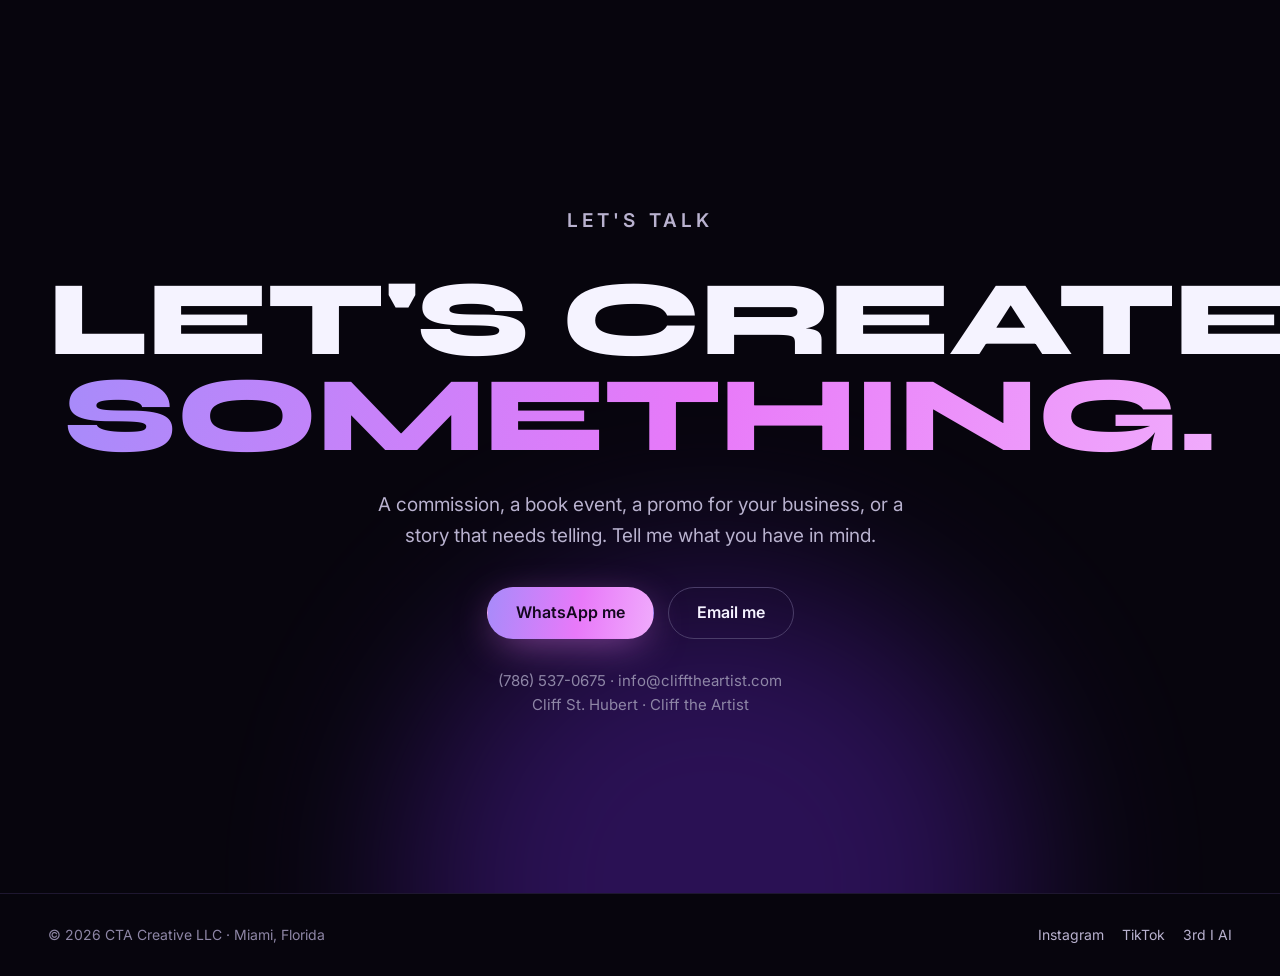
==== commit 81212f44: "Add Bruce Lee digital painting" ====
--- a/index.html
+++ b/index.html
@@ -151,6 +151,7 @@
 <article class="item" data-cat="digital"><div class="media"><img src="art/spellbound.jpg" alt="Photo composite of a child casting glowing magic circles" loading="lazy"></div><div class="meta"><h3>Spellbound</h3><span>Digital</span></div></article>
 <article class="item" data-cat="pop"><div class="media"><img src="art/say-hello.jpg" alt="Pop art of Scarface" loading="lazy"></div><div class="meta"><h3>Say Hello</h3><span>Pop art</span></div></article>
 <article class="item" data-cat="digital"><div class="media"><img src="art/digital-portrait.jpg" alt="Digital painting of a woman" loading="lazy"></div><div class="meta"><h3>Digital Portrait</h3><span>Digital painting</span></div></article>
+<article class="item" data-cat="digital"><div class="media"><img src="art/bruce-lee-painting.jpg" alt="Digital painting of Bruce Lee in red and violet tones" loading="lazy" style="object-position:40% 25%"></div><div class="meta"><h3>Bruce Lee</h3><span>Digital painting</span></div></article>
 <article class="item" data-cat="pop"><div class="media"><img src="art/plata-o-plomo.jpg" alt="Pop art of Pablo Escobar as a saint icon" loading="lazy"></div><div class="meta"><h3>Plata o Plomo</h3><span>Pop art</span></div></article>
 <article class="item" data-cat="illustration"><div class="media"><img src="art/no-monkey-business.jpg" alt="No Monkey Business" loading="lazy"></div><div class="meta"><h3>No Monkey Business</h3><span>Illustration</span></div></article>
 <article class="item" data-cat="pop"><div class="media"><img src="art/bruce-lee.jpg" alt="Bruce Lee" loading="lazy"></div><div class="meta"><h3>Bruce Lee</h3><span>Pop art</span></div></article>
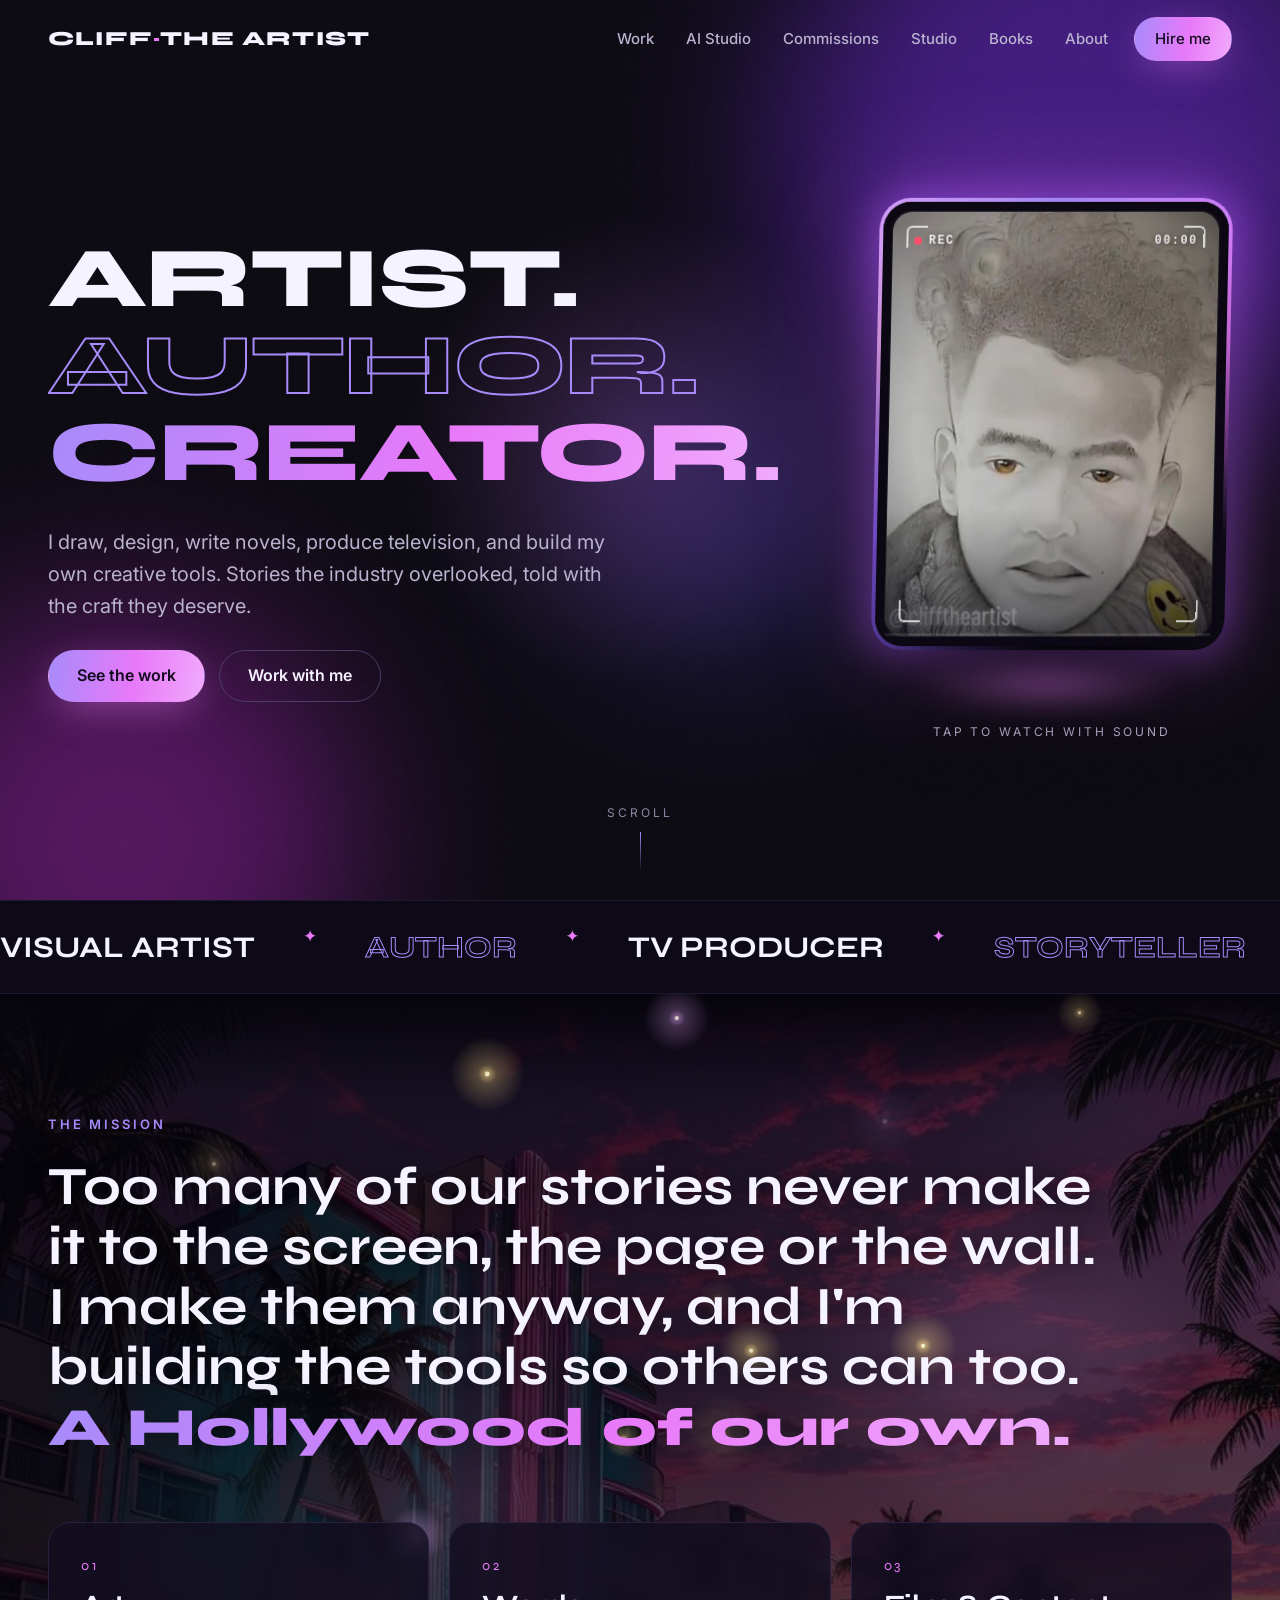
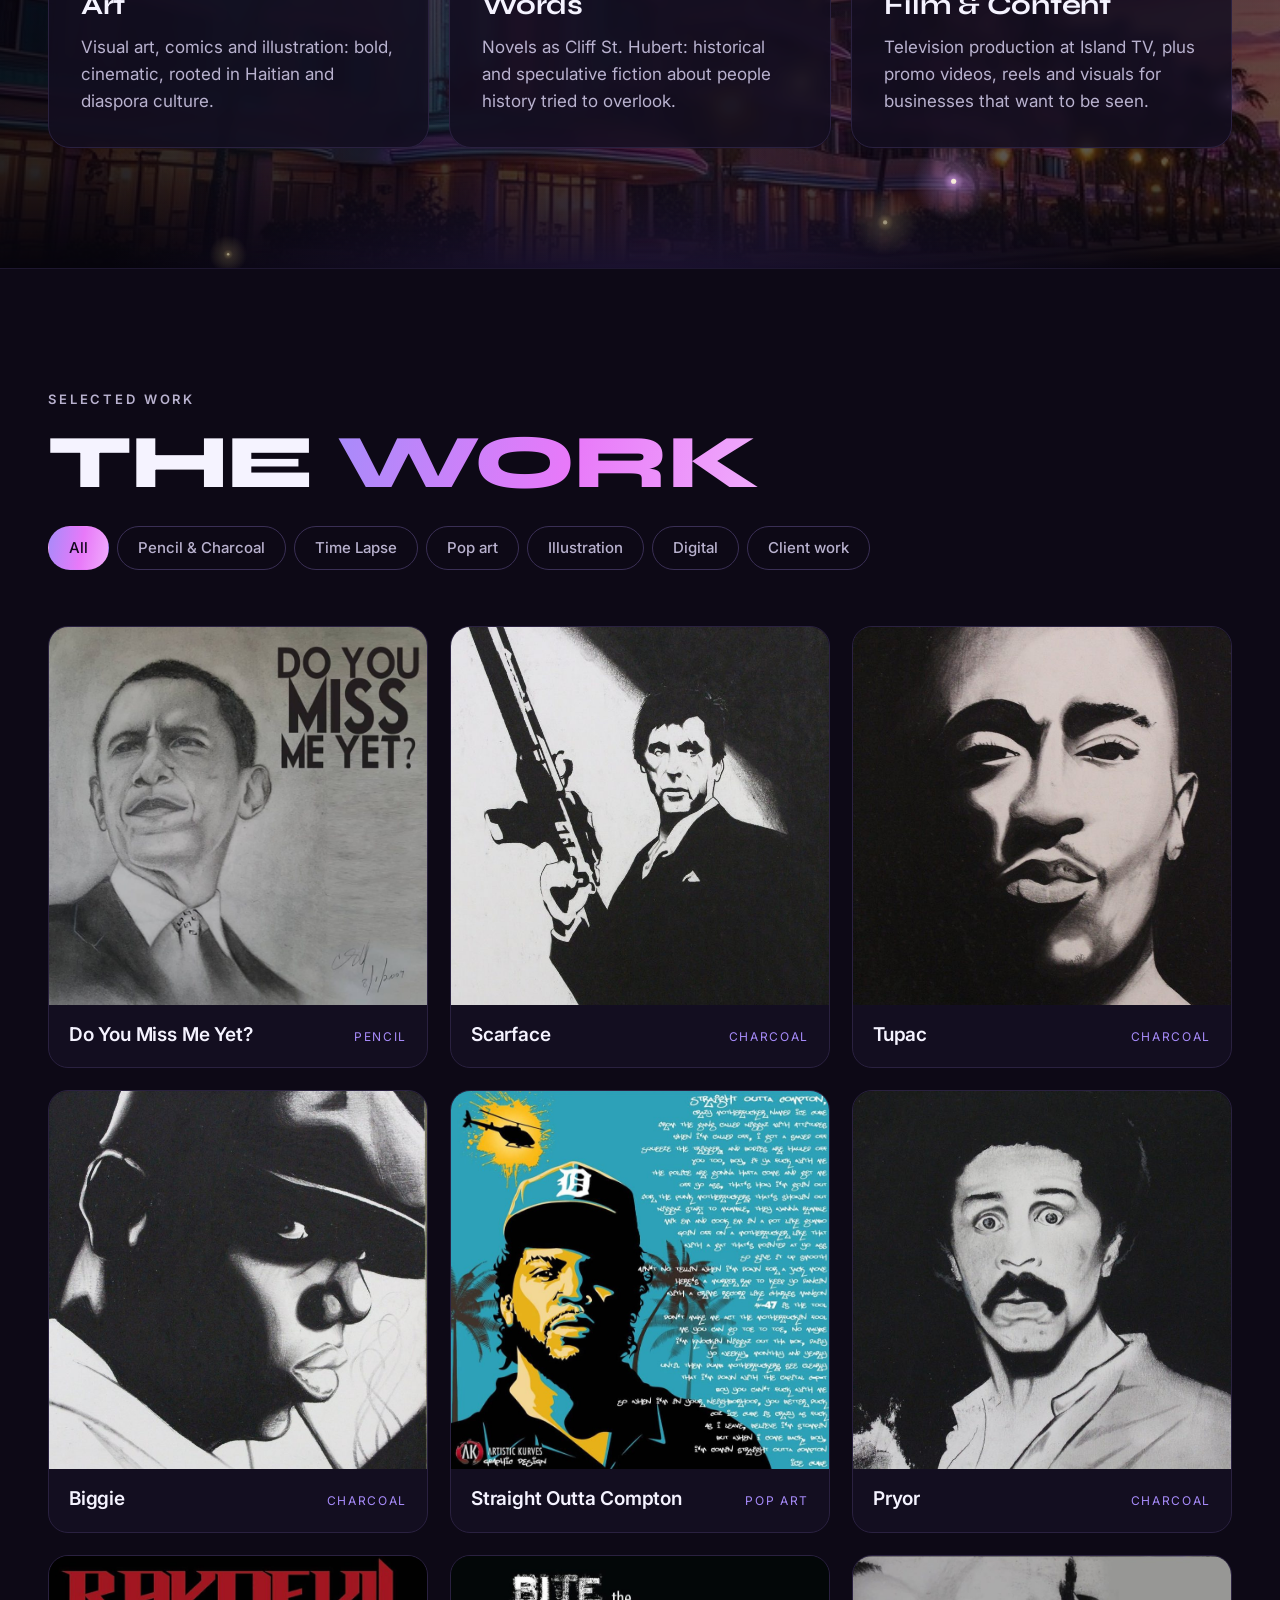
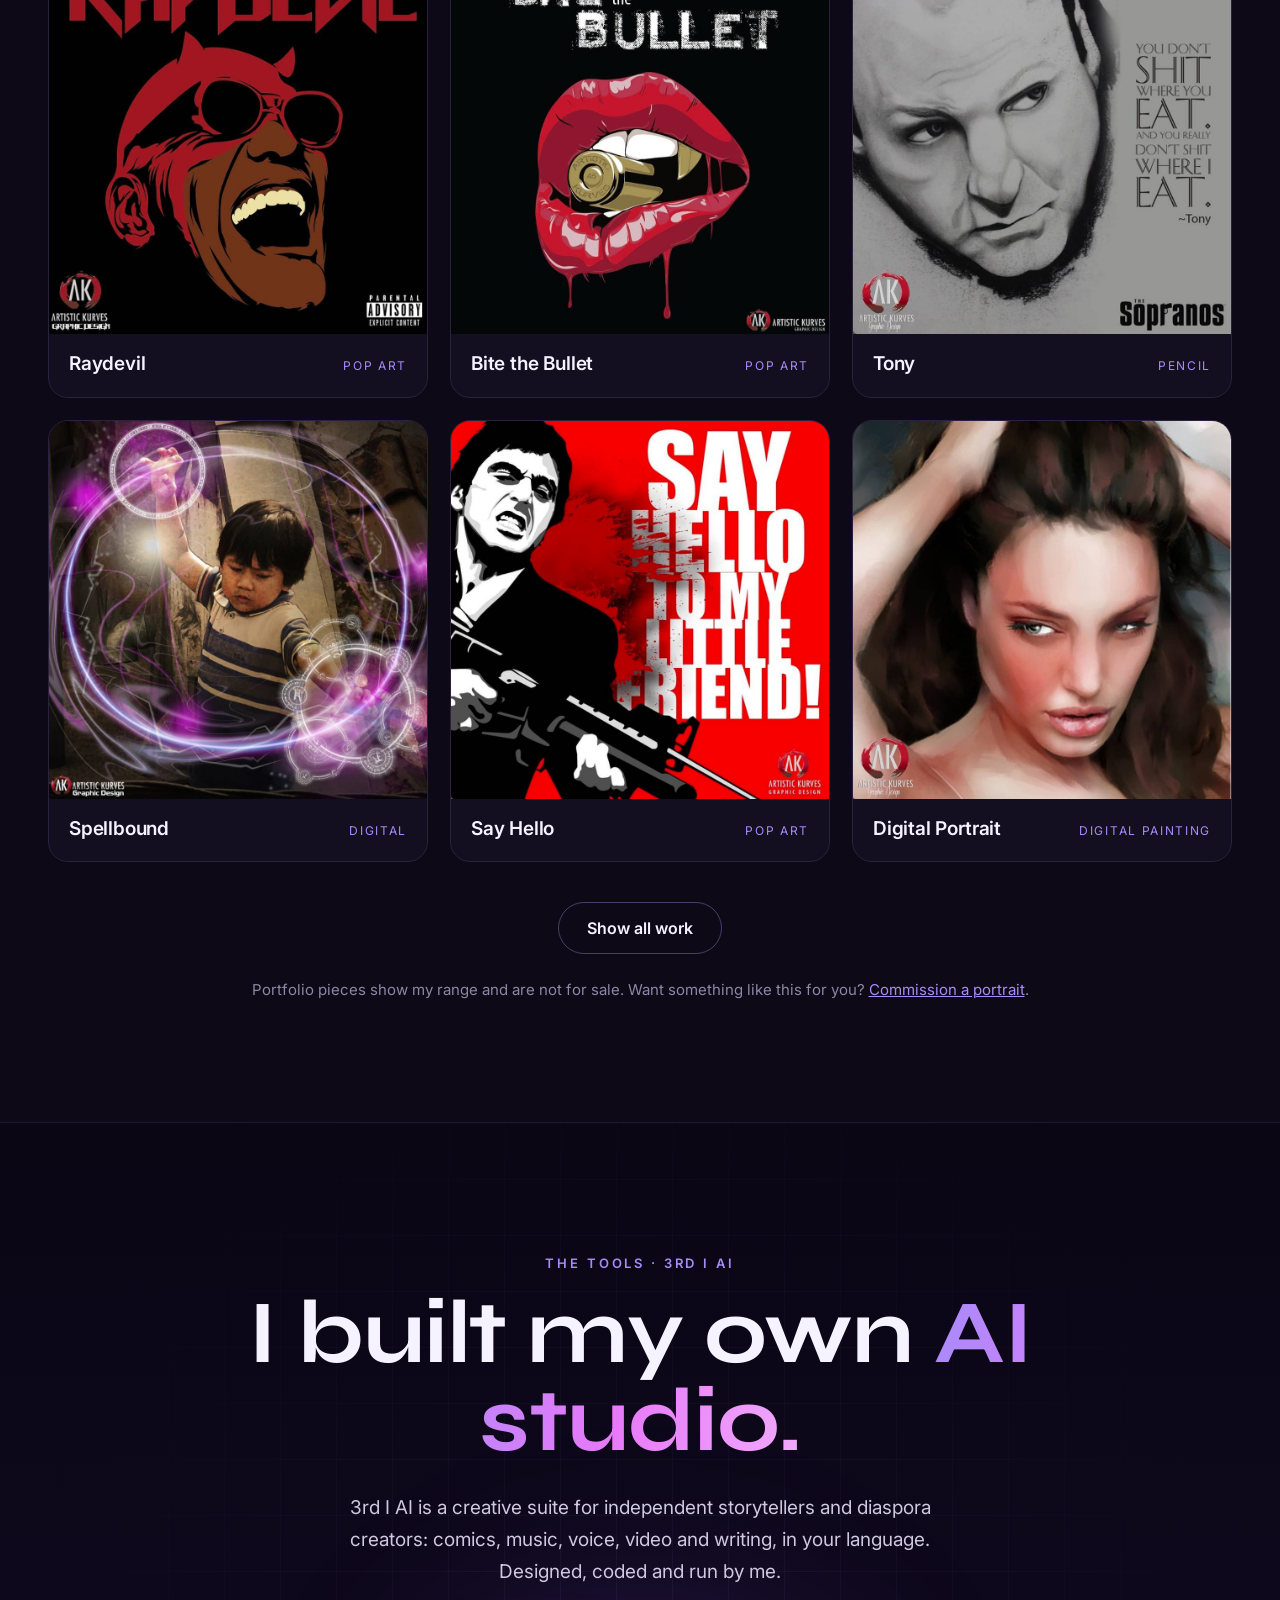
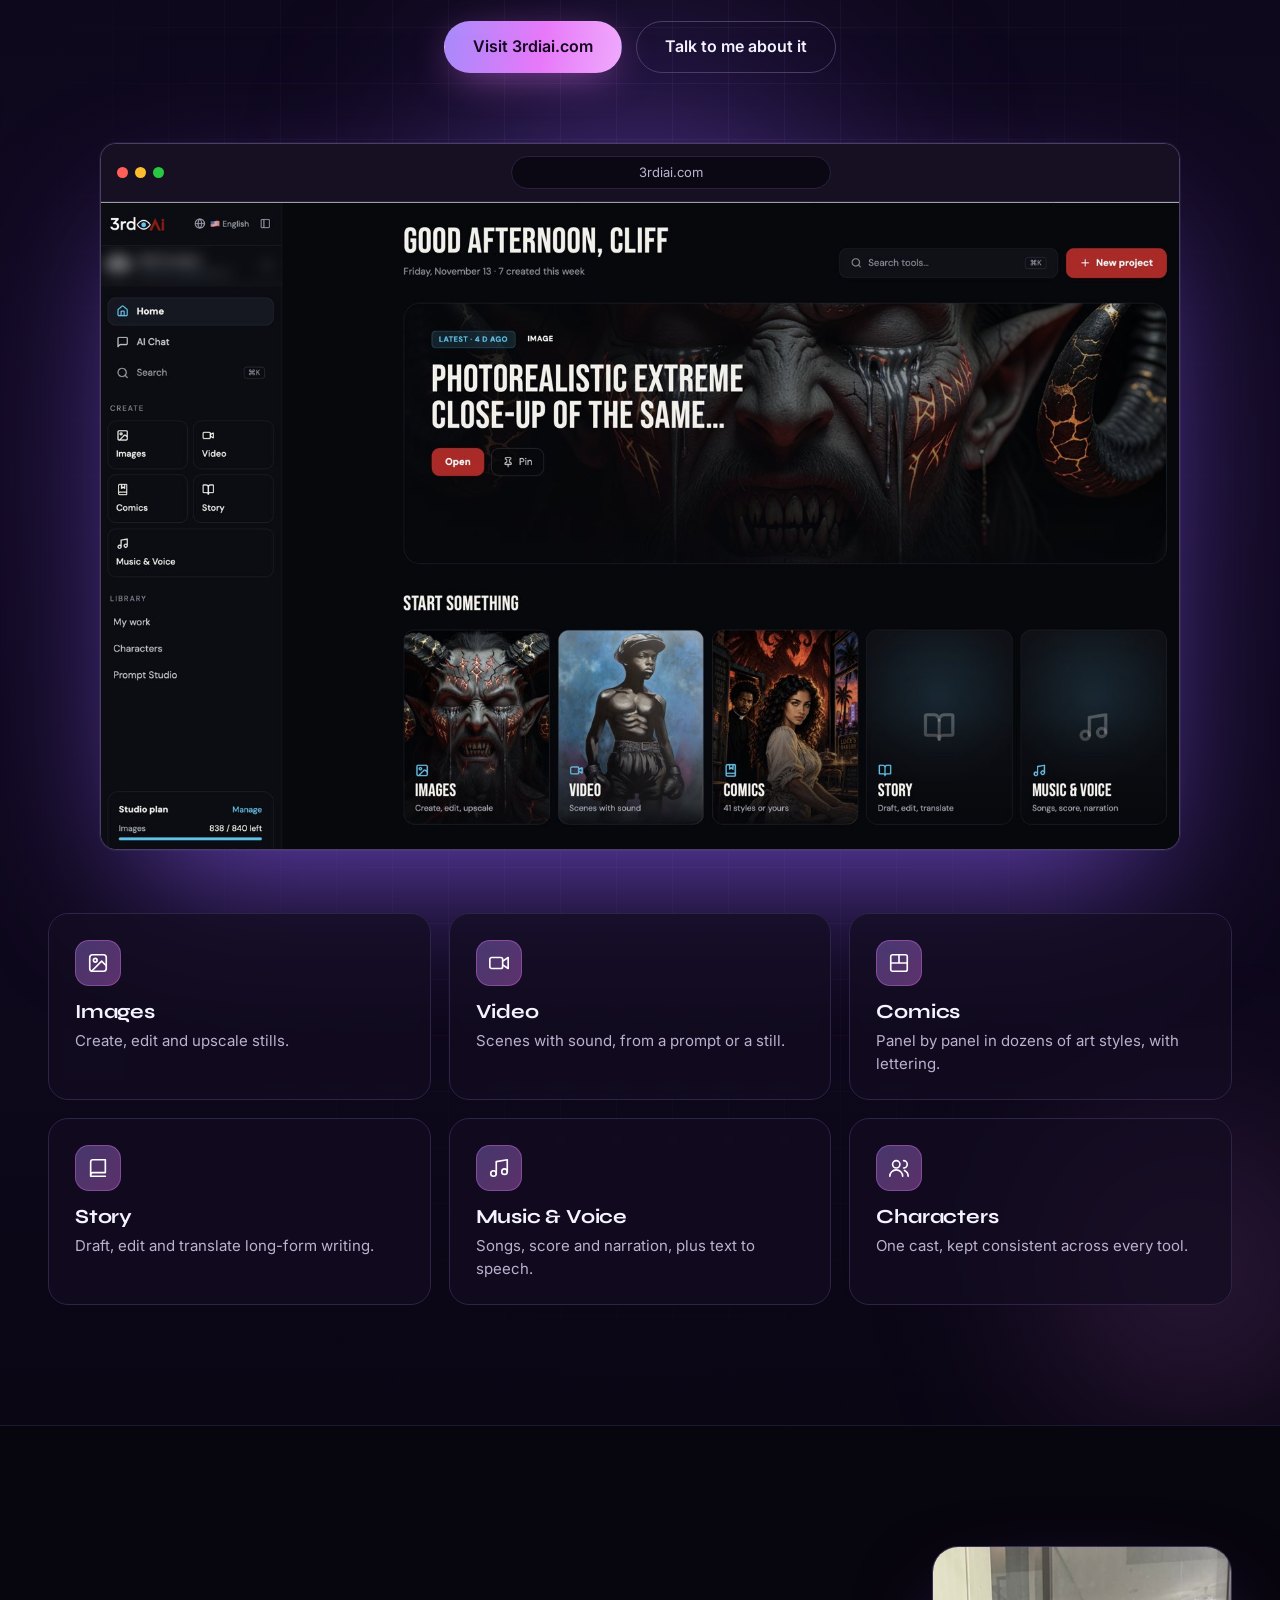
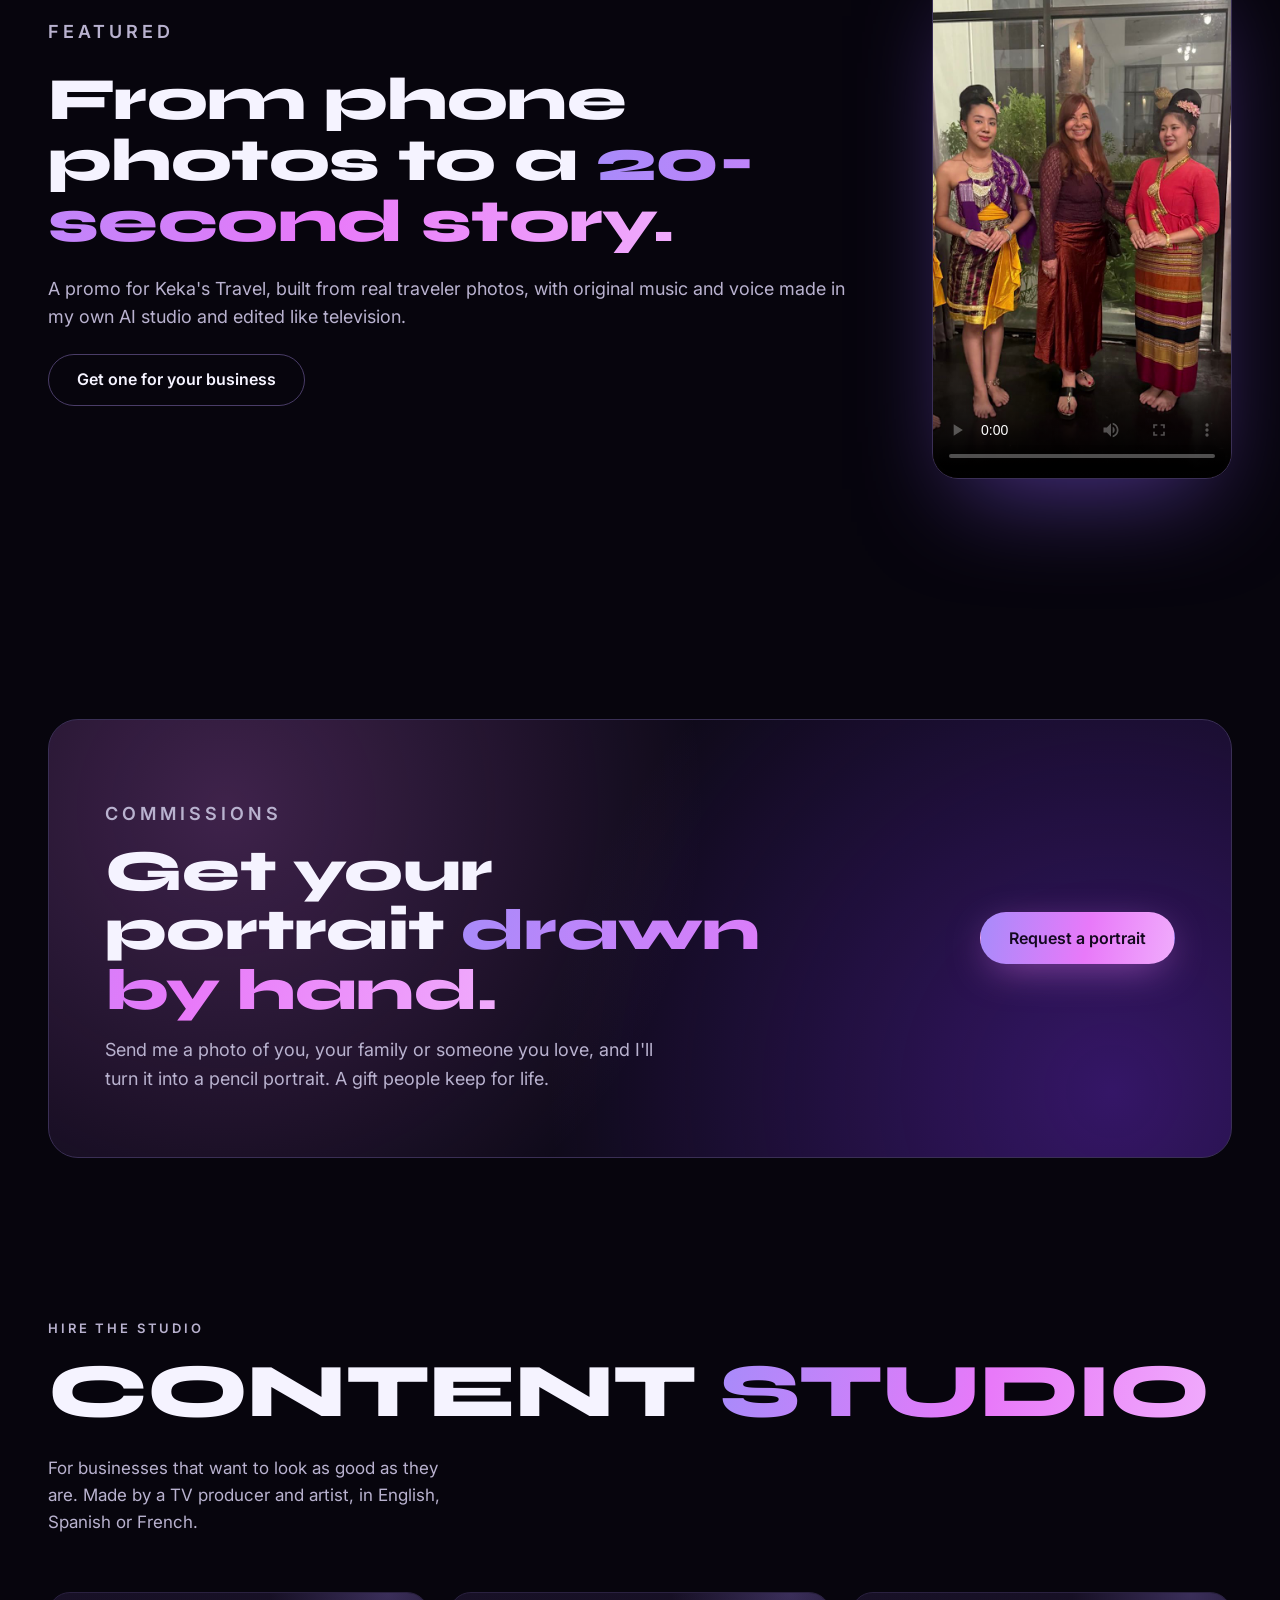
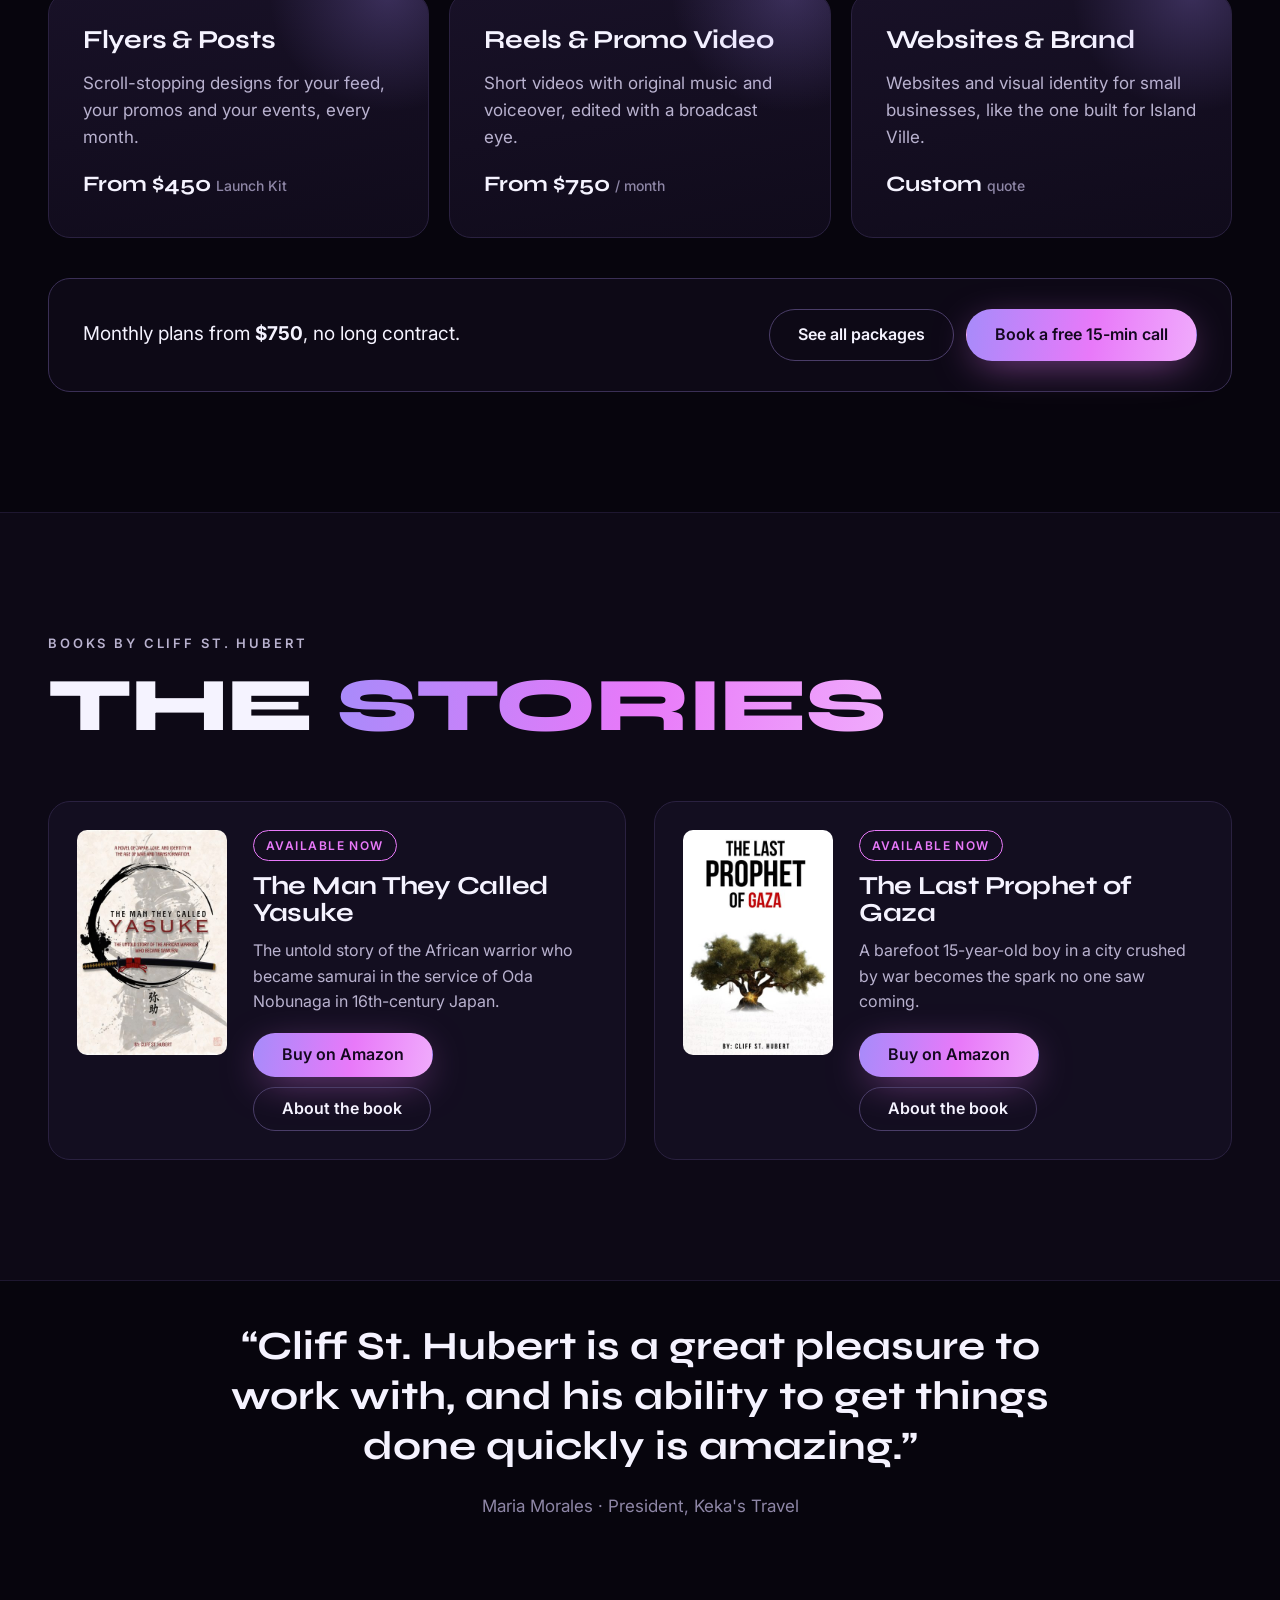
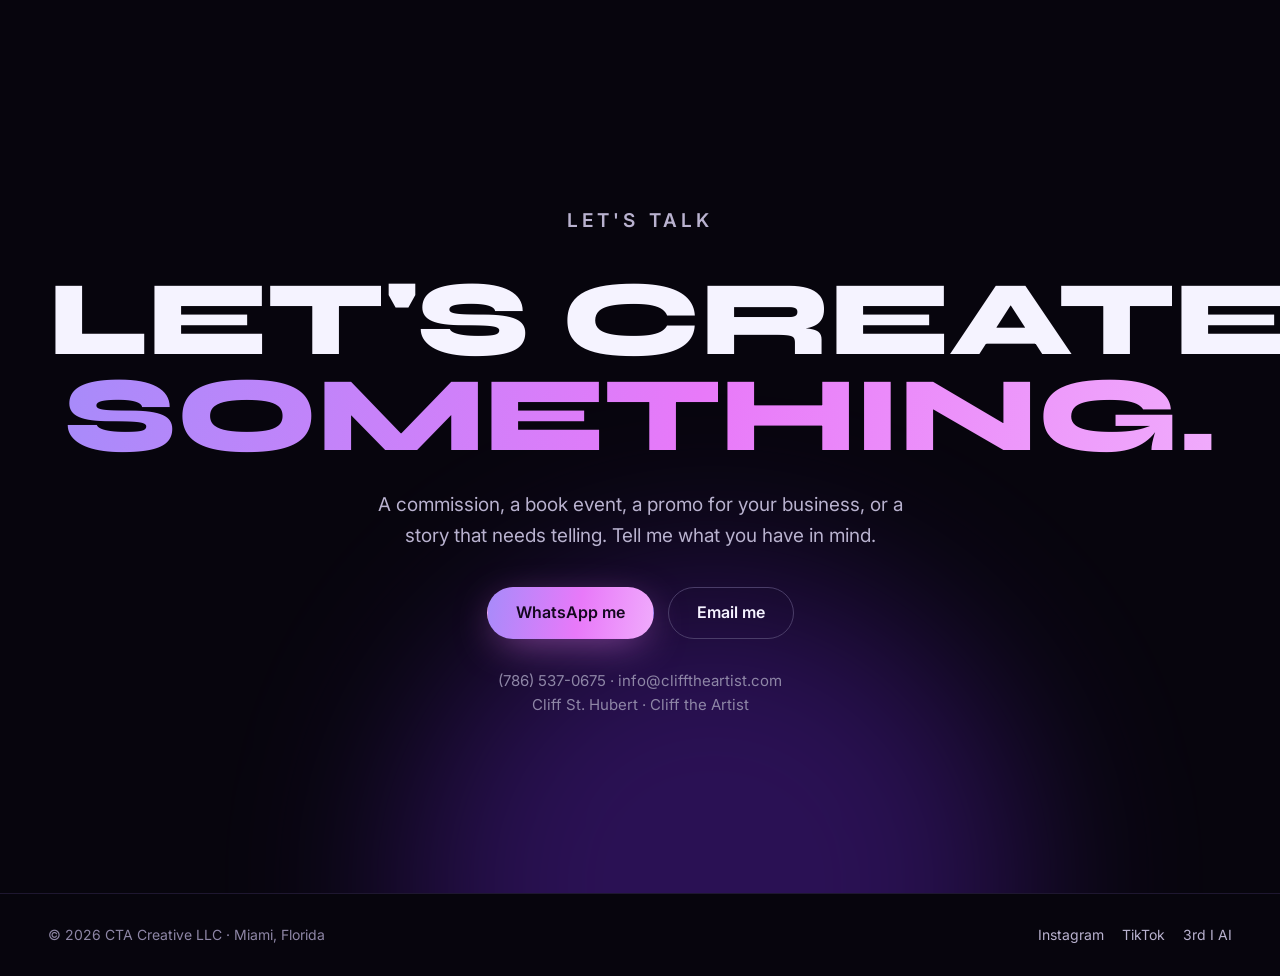
==== commit 5b1ec001: "Artwork viewer with glow; Bruce Lee painting; save protection" ====
--- a/index.html
+++ b/index.html
@@ -373,6 +373,15 @@
   </div>
 </footer>
 
+<div class="art-lb" id="artlb" role="dialog" aria-modal="true" aria-label="Artwork viewer" hidden>
+  <button class="alb-x" type="button" aria-label="Close">&times;</button>
+  <button class="alb-nav alb-prev" type="button" aria-label="Previous">&#8249;</button>
+  <figure>
+    <div class="alb-frame"><span class="alb-ring" aria-hidden="true"></span><span class="alb-glow" aria-hidden="true"></span><div class="alb-art" role="img"></div><span class="alb-shield" aria-hidden="true"></span></div>
+    <figcaption><strong></strong><span></span></figcaption>
+  </figure>
+  <button class="alb-nav alb-next" type="button" aria-label="Next">&#8250;</button>
+</div>
 <script>
 (function(){
   var nav=document.getElementById('nav');
@@ -501,6 +510,33 @@
     vids.forEach(function(v){vio.observe(v)});
   }
 })();
+
+  // Artwork viewer: click a piece to see it large inside a turning purple light.
+  // Images are shown as a background behind a transparent shield, and right-click, drag and long-press saving are blocked.
+  (function(){
+    var lb=document.getElementById('artlb');if(!lb)return;
+    var art=lb.querySelector('.alb-art'),cap=lb.querySelector('figcaption'),last=null,list=[],cur=0;
+    function items(){return [].slice.call(document.querySelectorAll('#grid .item:not(.tl-item):not(.hide)')).filter(function(it){return it.querySelector('.media img')})}
+    function show(i){cur=(i+list.length)%list.length;var it=list[cur],img=it.querySelector('.media img');
+      art.style.backgroundImage='url("'+img.currentSrc.replace(/"/g,'')+'")';art.setAttribute('aria-label',img.alt||'');
+      var h=it.querySelector('.meta h3'),m=it.querySelector('.meta span');cap.querySelector('strong').textContent=h?h.textContent:'';cap.querySelector('span').textContent=m?m.textContent:'';
+      var probe=new Image();probe.onload=function(){art.style.aspectRatio=probe.naturalWidth+'/'+probe.naturalHeight;art.style.setProperty('--r',(probe.naturalWidth/probe.naturalHeight).toFixed(3))};probe.src=img.currentSrc}
+    function open(it){list=items();var i=list.indexOf(it);if(i<0)return;last=document.activeElement;lb.hidden=false;document.body.style.overflow='hidden';show(i);lb.querySelector('.alb-x').focus()}
+    function close(){lb.hidden=true;document.body.style.overflow='';if(last)last.focus()}
+    document.querySelectorAll('#grid .item:not(.tl-item)').forEach(function(it){var img=it.querySelector('.media img');if(!img)return;
+      var m=it.querySelector('.media');m.style.cursor='zoom-in';m.tabIndex=0;m.setAttribute('role','button');m.setAttribute('aria-label','View '+(img.alt||'artwork')+' larger');
+      img.draggable=false;m.addEventListener('click',function(){open(it)});m.addEventListener('keydown',function(e){if(e.key==='Enter'||e.key===' '){e.preventDefault();open(it)}})});
+    lb.querySelector('.alb-x').onclick=close;
+    lb.querySelector('.alb-prev').onclick=function(e){e.stopPropagation();show(cur-1)};
+    lb.querySelector('.alb-next').onclick=function(e){e.stopPropagation();show(cur+1)};
+    lb.addEventListener('click',function(e){if(e.target===lb)close()});
+    document.addEventListener('keydown',function(e){if(lb.hidden)return;if(e.key==='Escape')close();if(e.key==='ArrowRight')show(cur+1);if(e.key==='ArrowLeft')show(cur-1)});
+    var tx=null;lb.addEventListener('touchstart',function(e){tx=e.touches[0].clientX},{passive:true});
+    lb.addEventListener('touchend',function(e){if(tx===null)return;var d=e.changedTouches[0].clientX-tx;if(Math.abs(d)>50)show(cur+(d<0?1:-1));tx=null});
+    // discourage saving
+    function guard(e){if(e.target.closest&&(e.target.closest('#grid .media')||e.target.closest('.art-lb')))e.preventDefault()}
+    document.addEventListener('contextmenu',guard);document.addEventListener('dragstart',guard);
+  })();
 </script>
 <script src="https://front-desk-production-c25a8715.up.railway.app/widget.js" data-business="cliff-the-artist" defer></script>
 </body>
--- a/css/site.css
+++ b/css/site.css
@@ -336,3 +336,24 @@
 .ai-tool p{margin-top:6px;color:var(--muted);font-size:15px;line-height:1.55}
 @media (max-width:900px){.ai-tools{grid-template-columns:repeat(2,1fr)}.ai-sec{padding:90px 0}}
 @media (max-width:560px){.ai-tools{gap:12px}.ai-tool{padding:18px 16px}.ai-ico{width:40px;height:40px}.ai-tool h3{font-size:17px;margin-top:12px}.ai-tool p{font-size:13.5px}.ai-stage{margin-top:44px}}
+
+/* Artwork viewer with a turning purple light */
+.art-lb{position:fixed;inset:0;z-index:400;display:flex;align-items:center;justify-content:center;gap:18px;padding:4vh 3vw;background:rgba(5,3,9,.94);backdrop-filter:blur(12px)}
+.art-lb[hidden]{display:none}
+.art-lb figure{margin:0;display:flex;flex-direction:column;align-items:center;gap:22px;min-width:0}
+.alb-frame{position:relative;border-radius:18px;padding:3px;animation:albIn .45s cubic-bezier(.2,.8,.2,1)}
+@keyframes albIn{from{opacity:0;transform:scale(.94)}}
+.alb-ring,.alb-glow{position:absolute;inset:-3px;border-radius:21px;background:conic-gradient(from var(--ang),#A78BFA,#E879F9 18%,transparent 34%,transparent 52%,#8B5CF6 68%,#F0ABFC 84%,#A78BFA);animation:spin 5s linear infinite}
+.alb-glow{inset:-18px;border-radius:36px;filter:blur(30px);opacity:.8}
+.alb-art{position:relative;z-index:1;width:min(84vw,calc(78vh * var(--r,1)));max-height:78vh;aspect-ratio:1/1;border-radius:15px;background:#0B0814 center/contain no-repeat;
+  -webkit-user-select:none;user-select:none;-webkit-touch-callout:none}
+.alb-shield{position:absolute;inset:3px;z-index:2;border-radius:15px;-webkit-touch-callout:none}
+.art-lb figcaption{text-align:center;display:flex;flex-direction:column;gap:4px}
+.art-lb figcaption strong{font-family:'Syne',sans-serif;font-size:20px;color:#fff}
+.art-lb figcaption span{font-size:12px;letter-spacing:.18em;text-transform:uppercase;color:var(--lilac)}
+.art-lb button{background:rgba(255,255,255,.08);border:1px solid rgba(255,255,255,.16);color:#fff;width:54px;height:54px;border-radius:50%;font-size:26px;cursor:pointer;flex:0 0 auto}
+.art-lb button:hover{background:rgba(232,121,249,.25)}
+.alb-x{position:absolute;top:20px;right:20px}
+#grid .media img{-webkit-user-select:none;user-select:none;-webkit-touch-callout:none}
+@media (max-width:640px){.alb-nav{position:absolute;bottom:22px}.alb-prev{left:22px}.alb-next{right:22px}.alb-art{max-height:68vh}}
+@media (prefers-reduced-motion:reduce){.alb-ring,.alb-glow,.alb-frame{animation:none}}
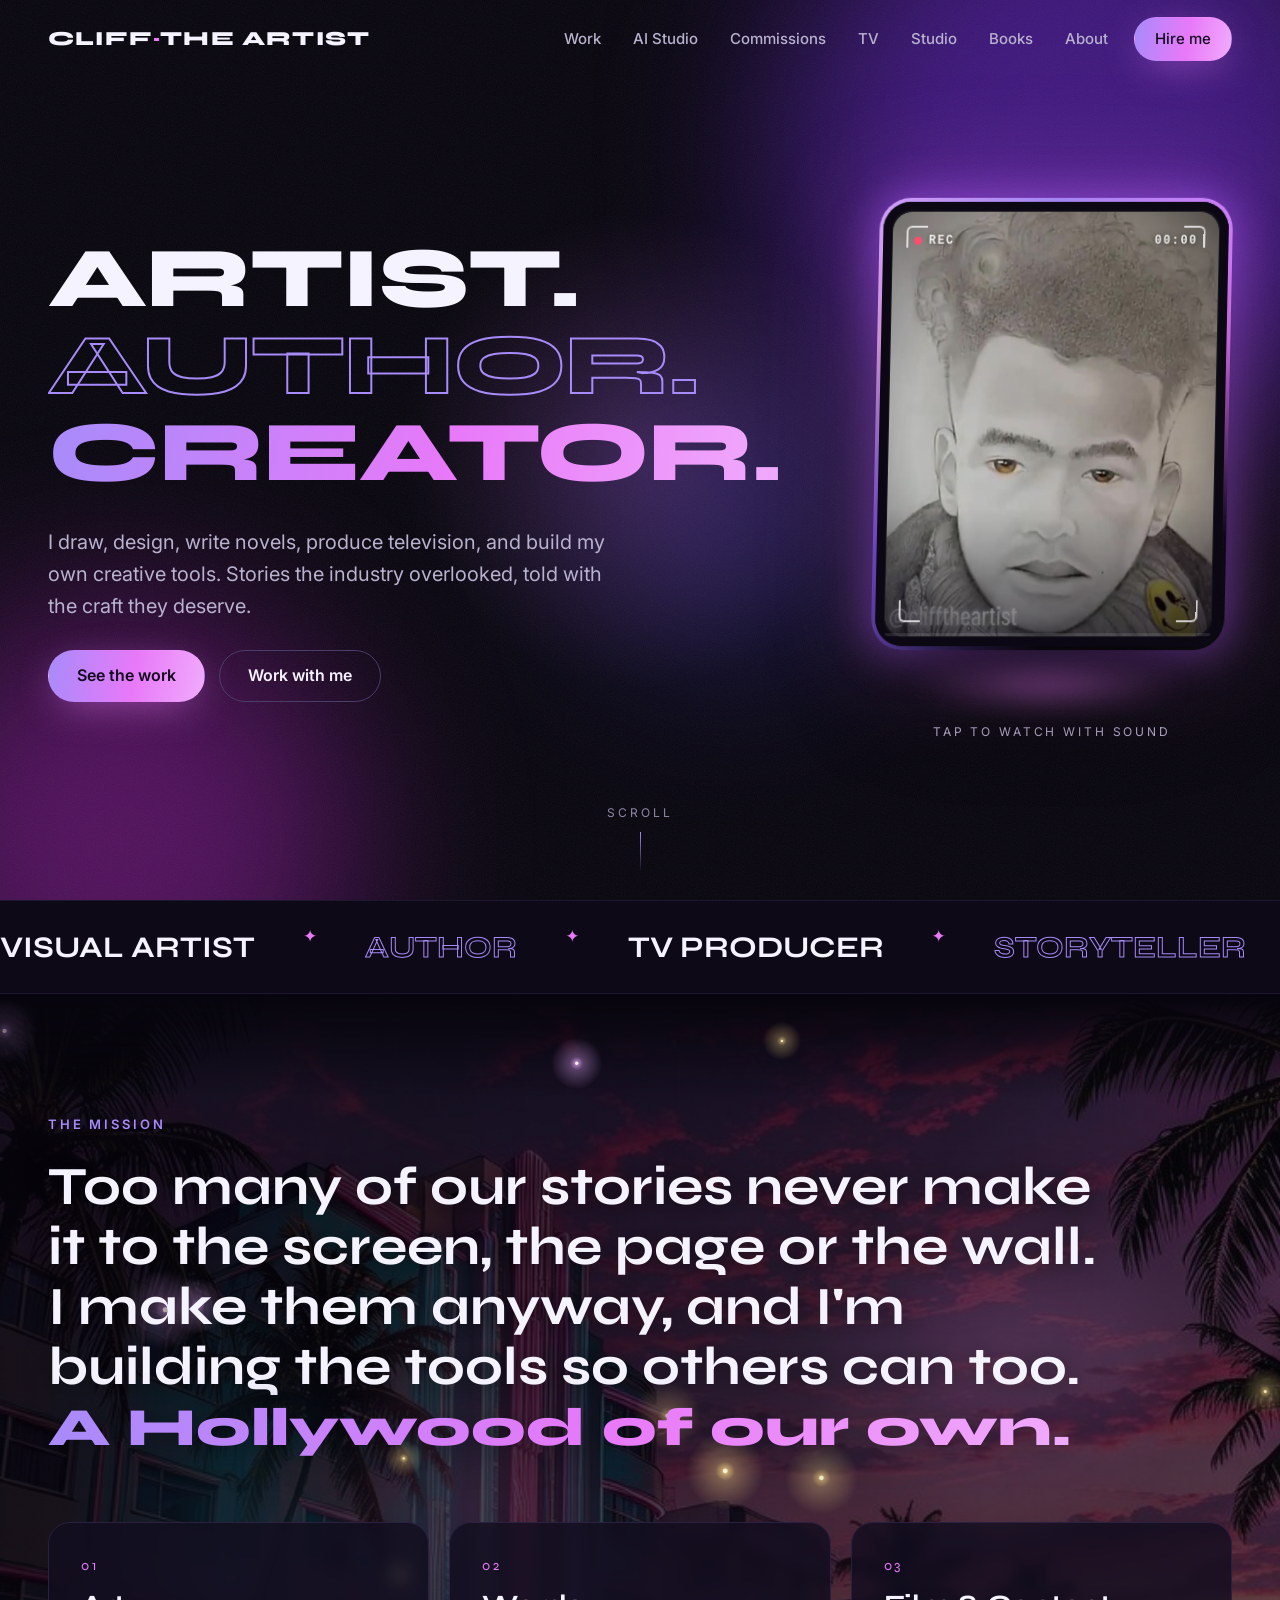
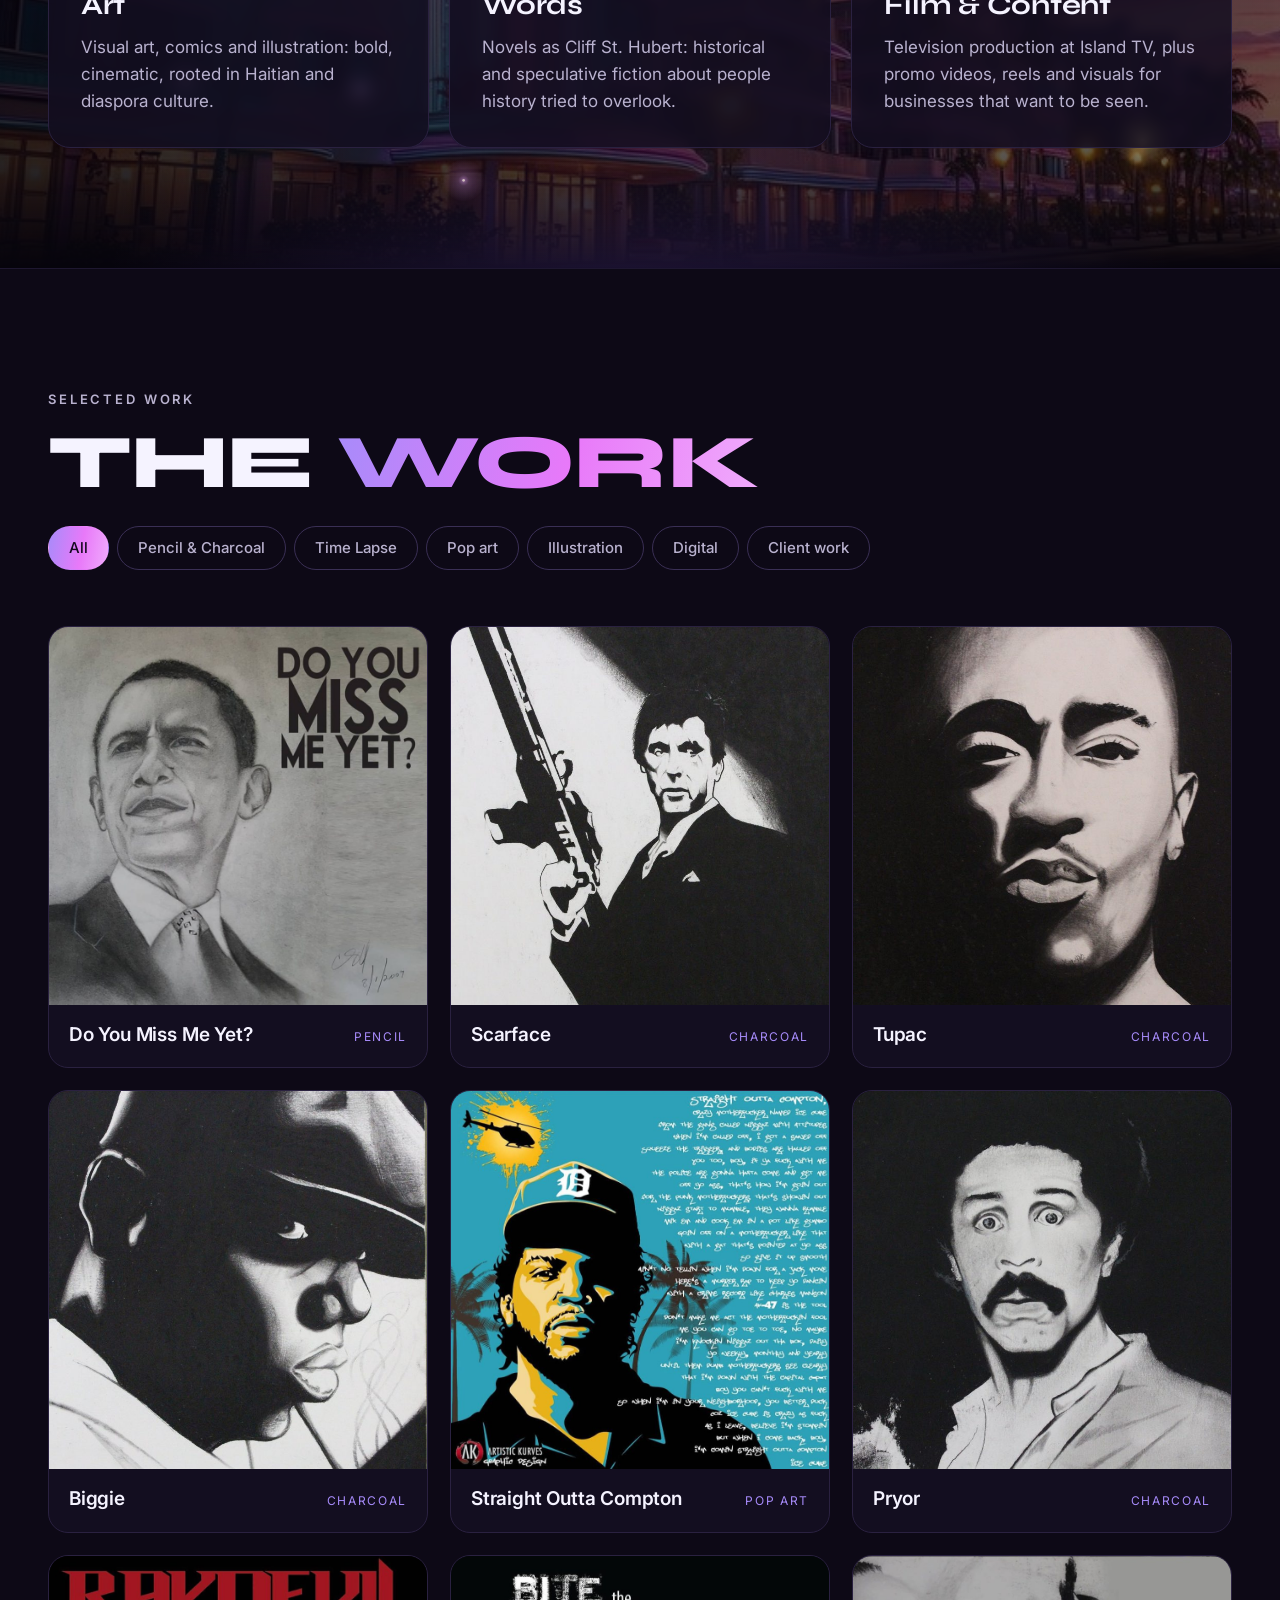
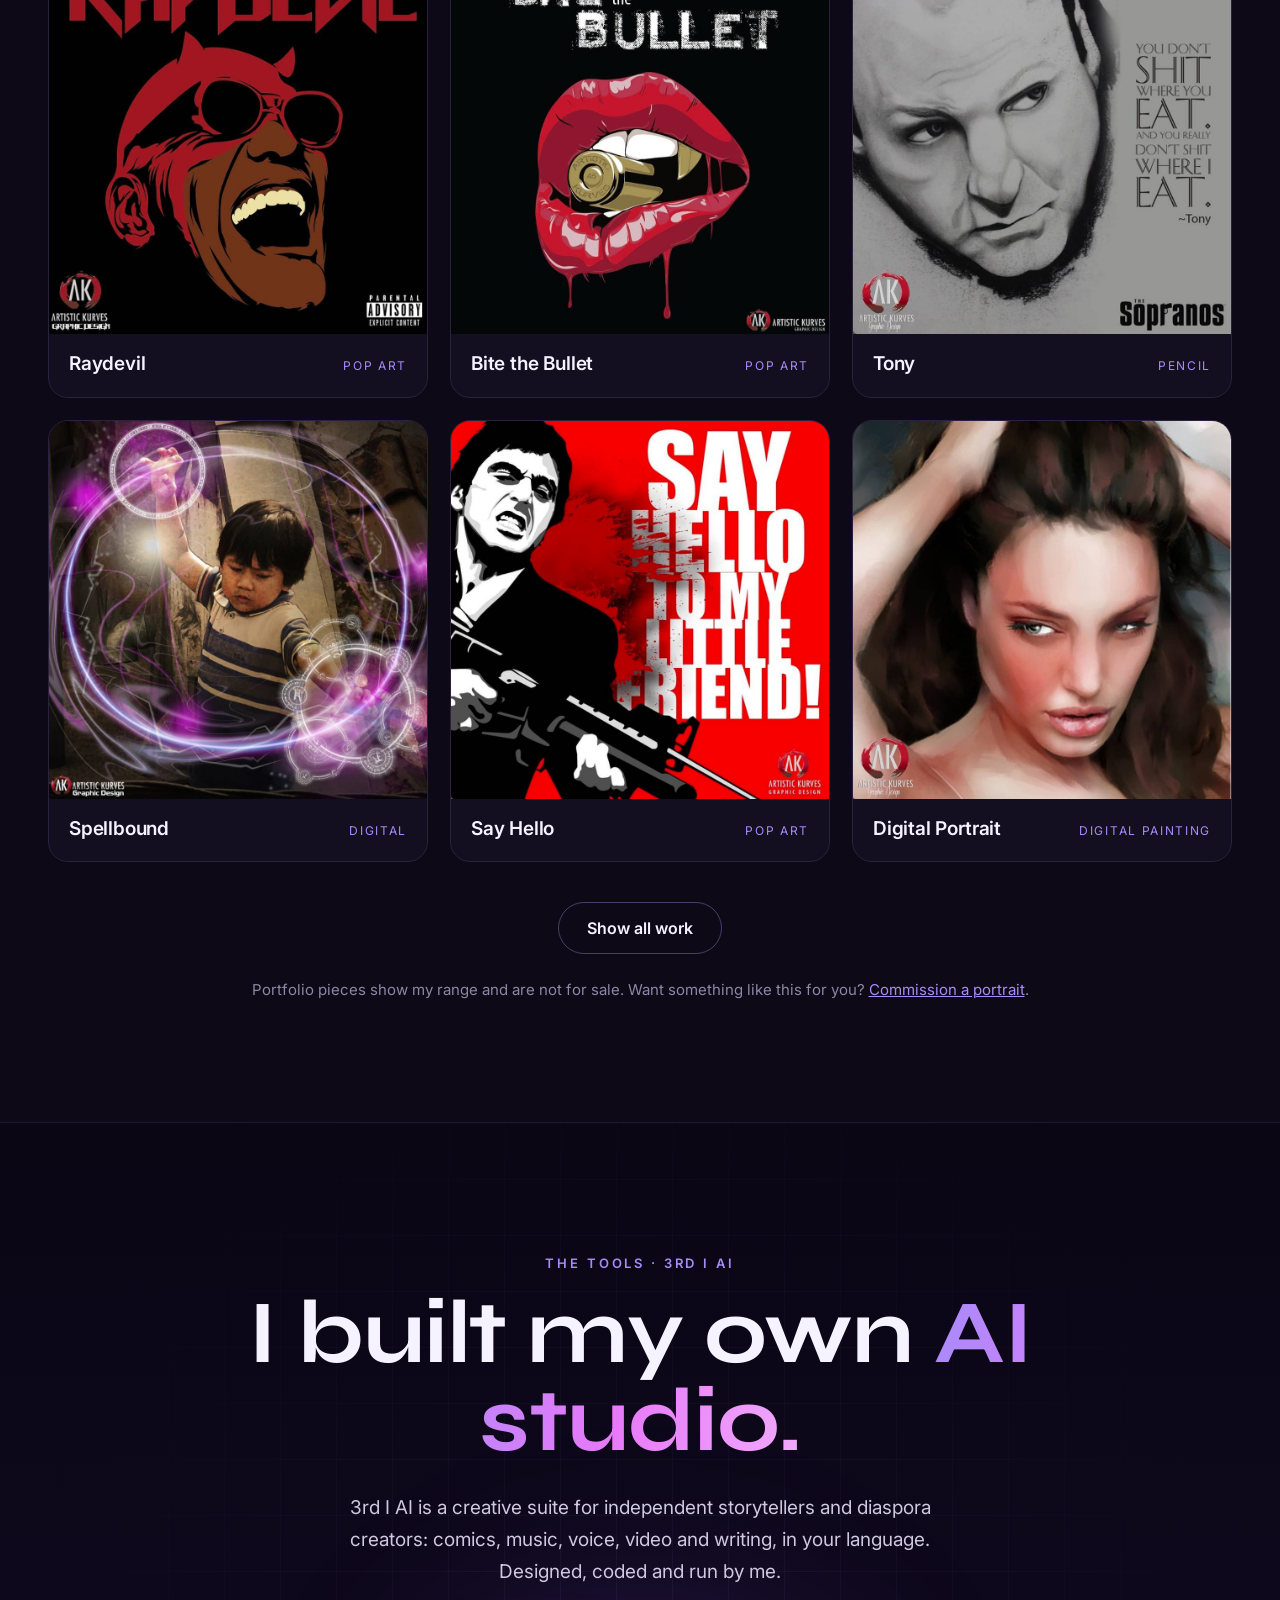
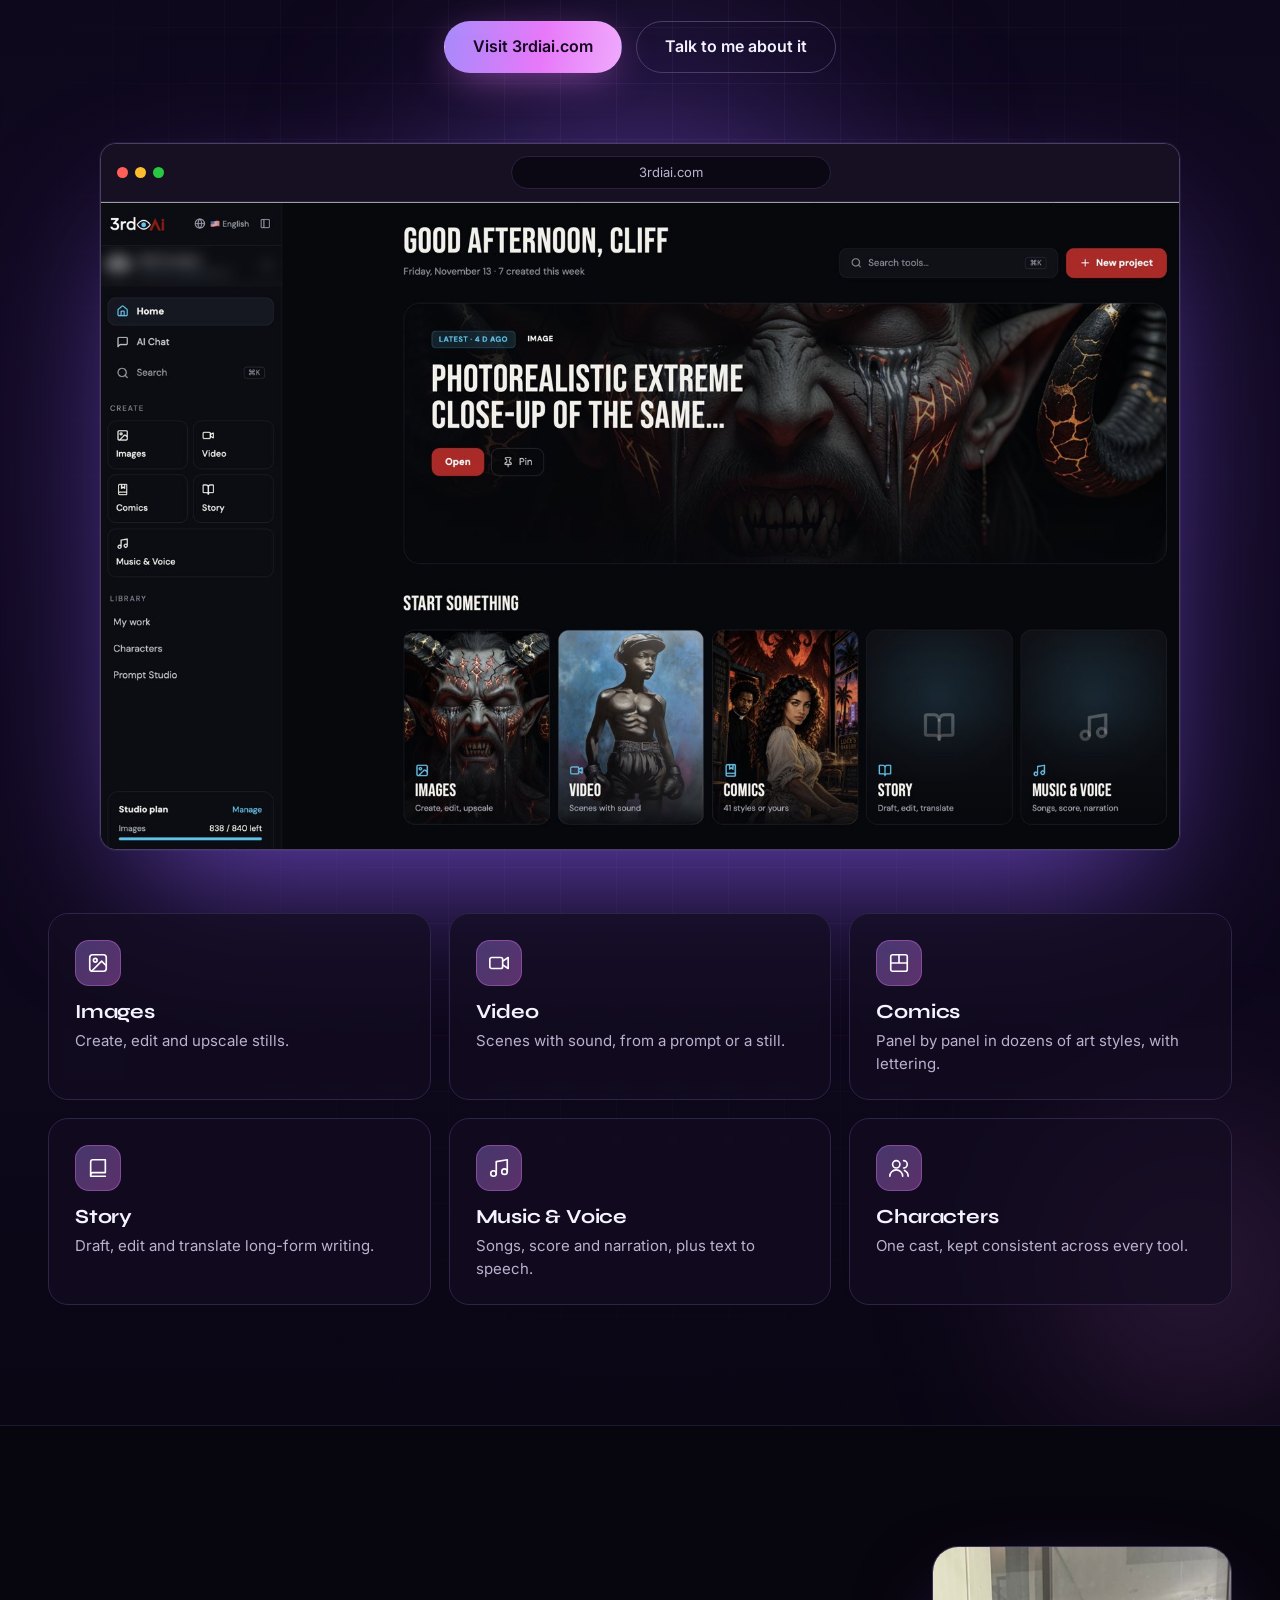
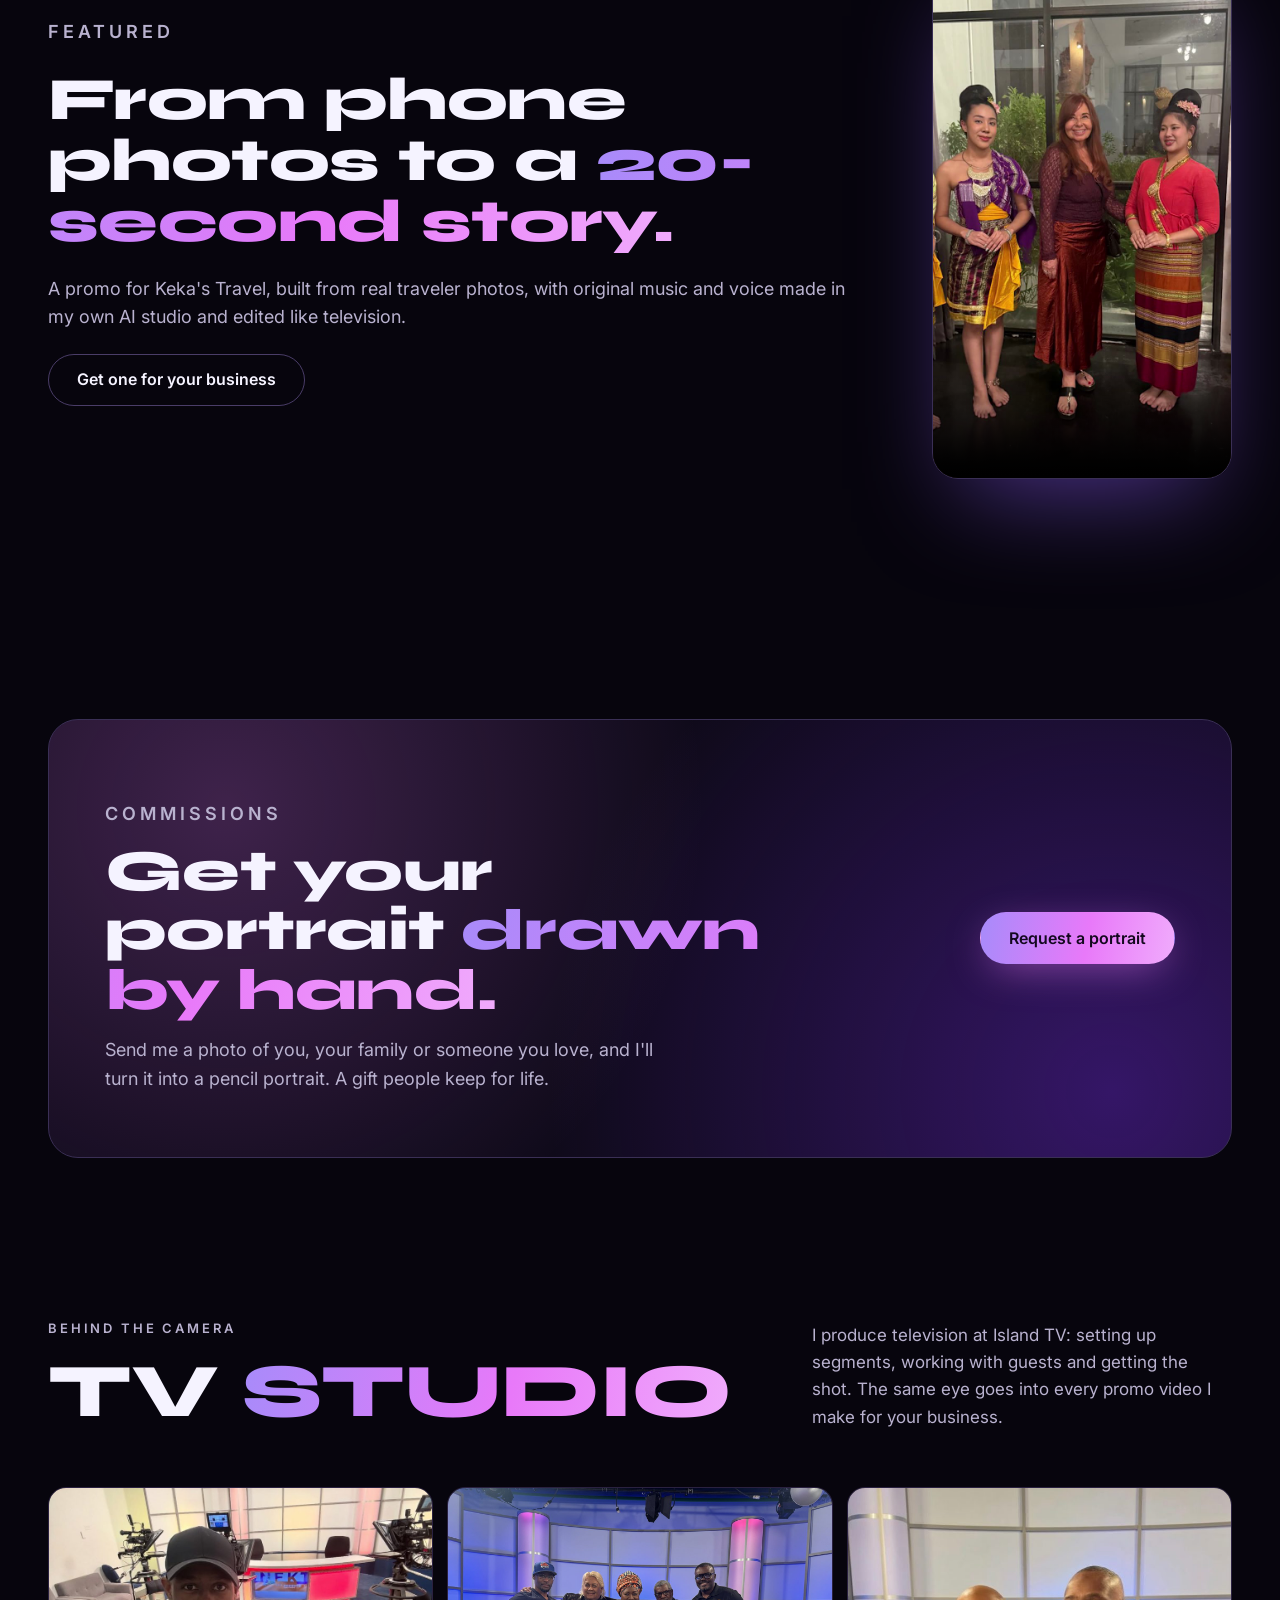
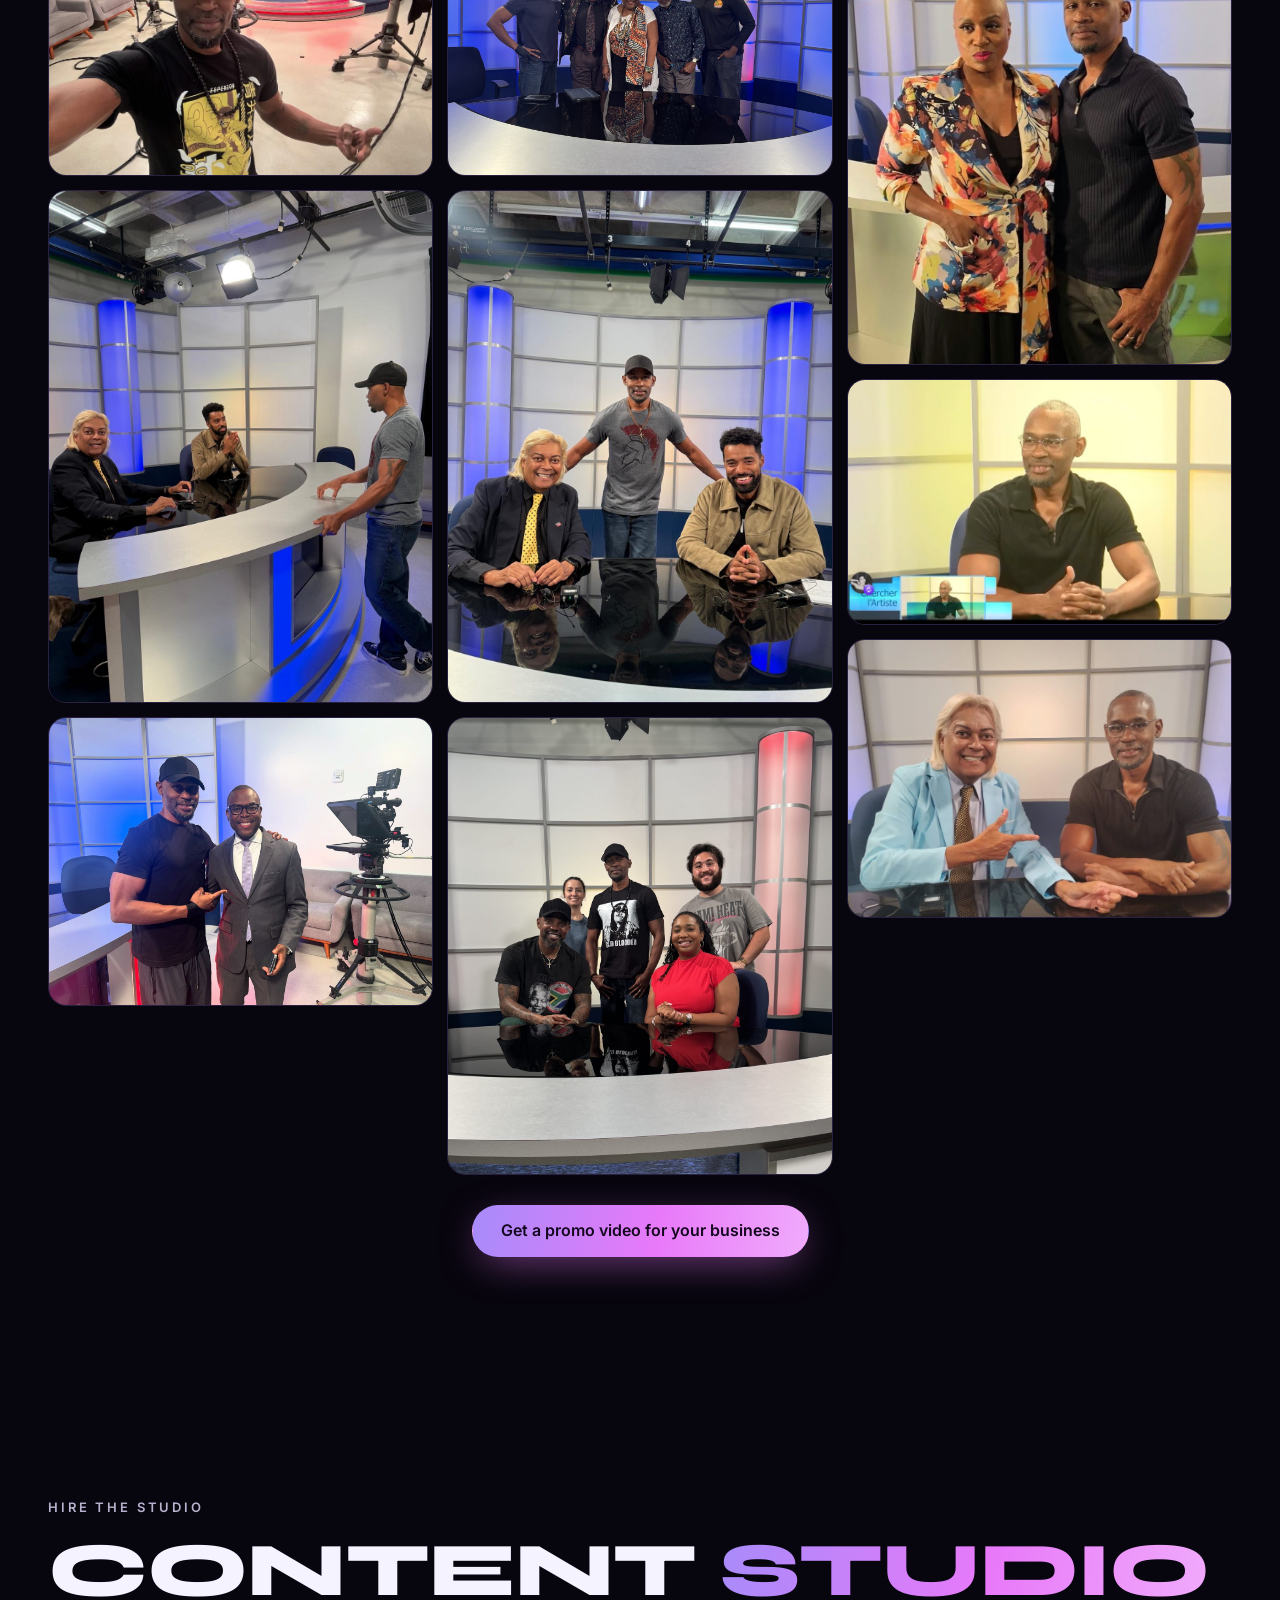
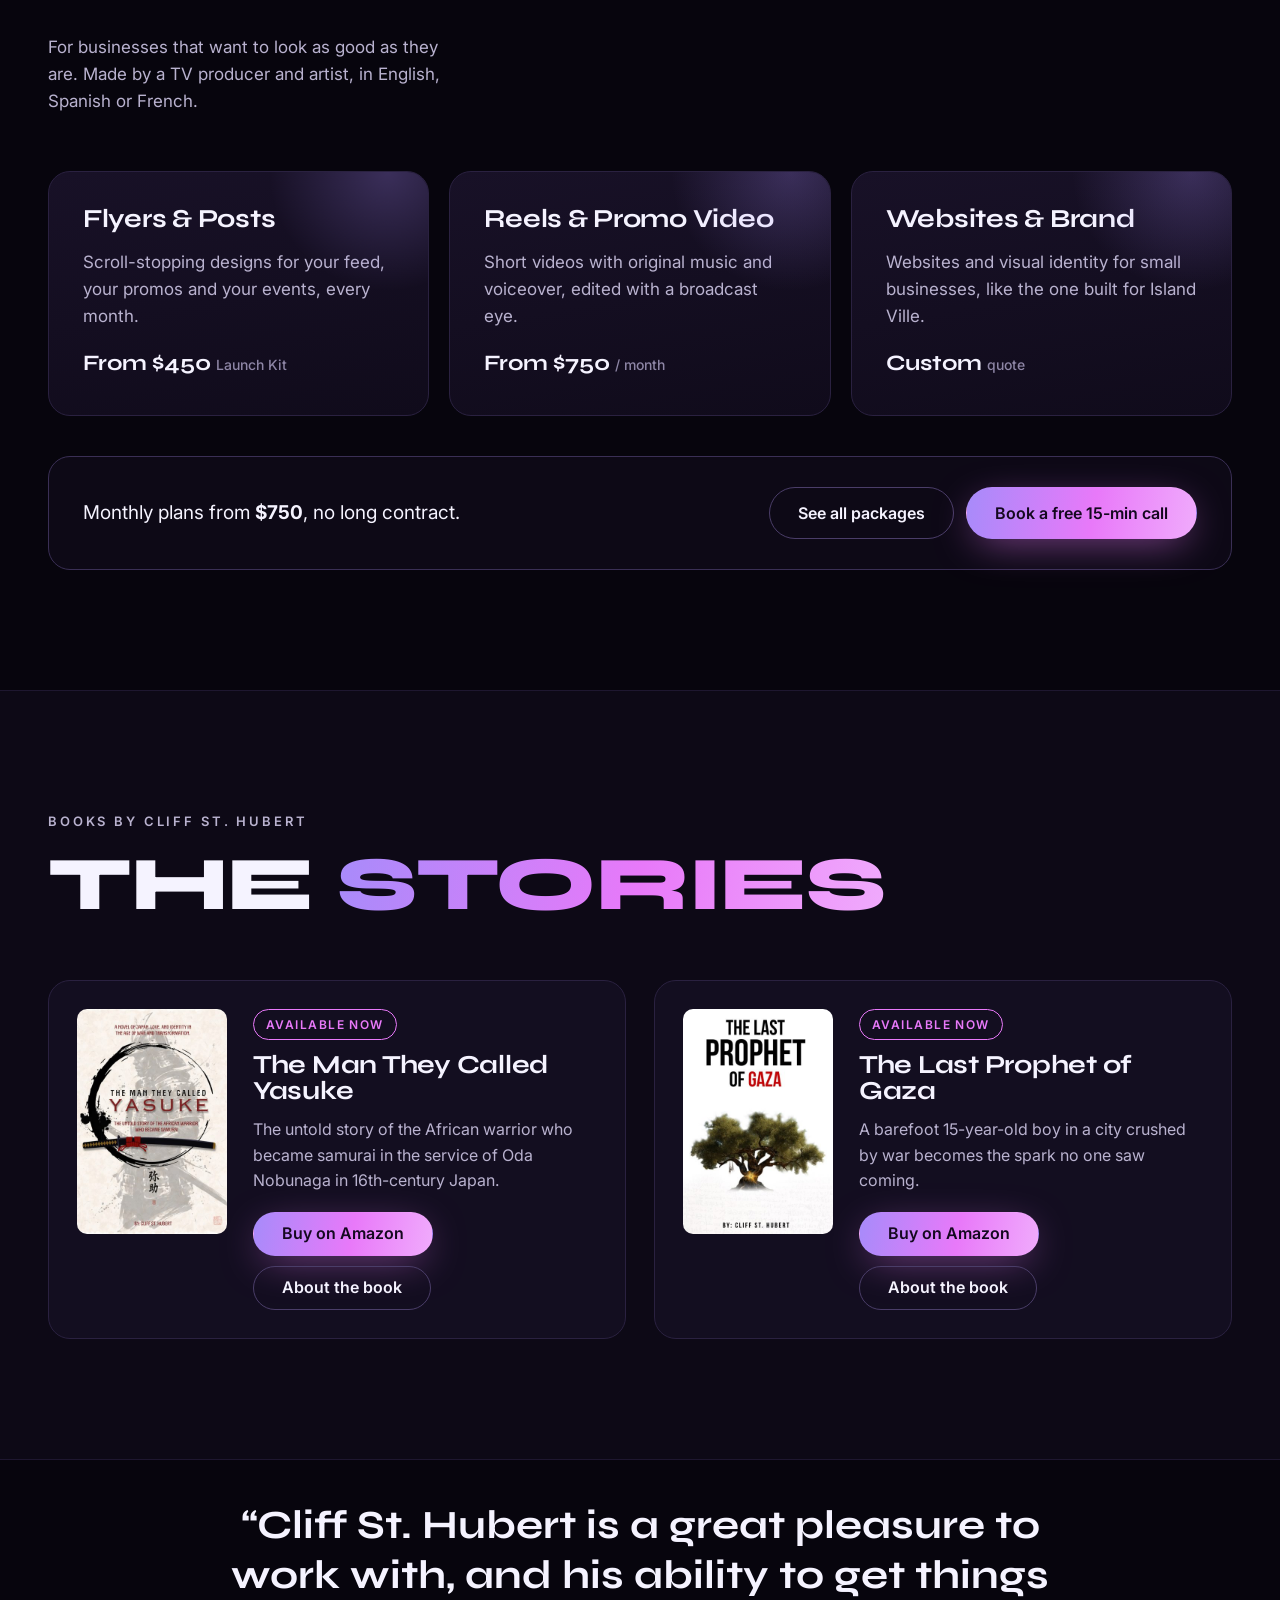
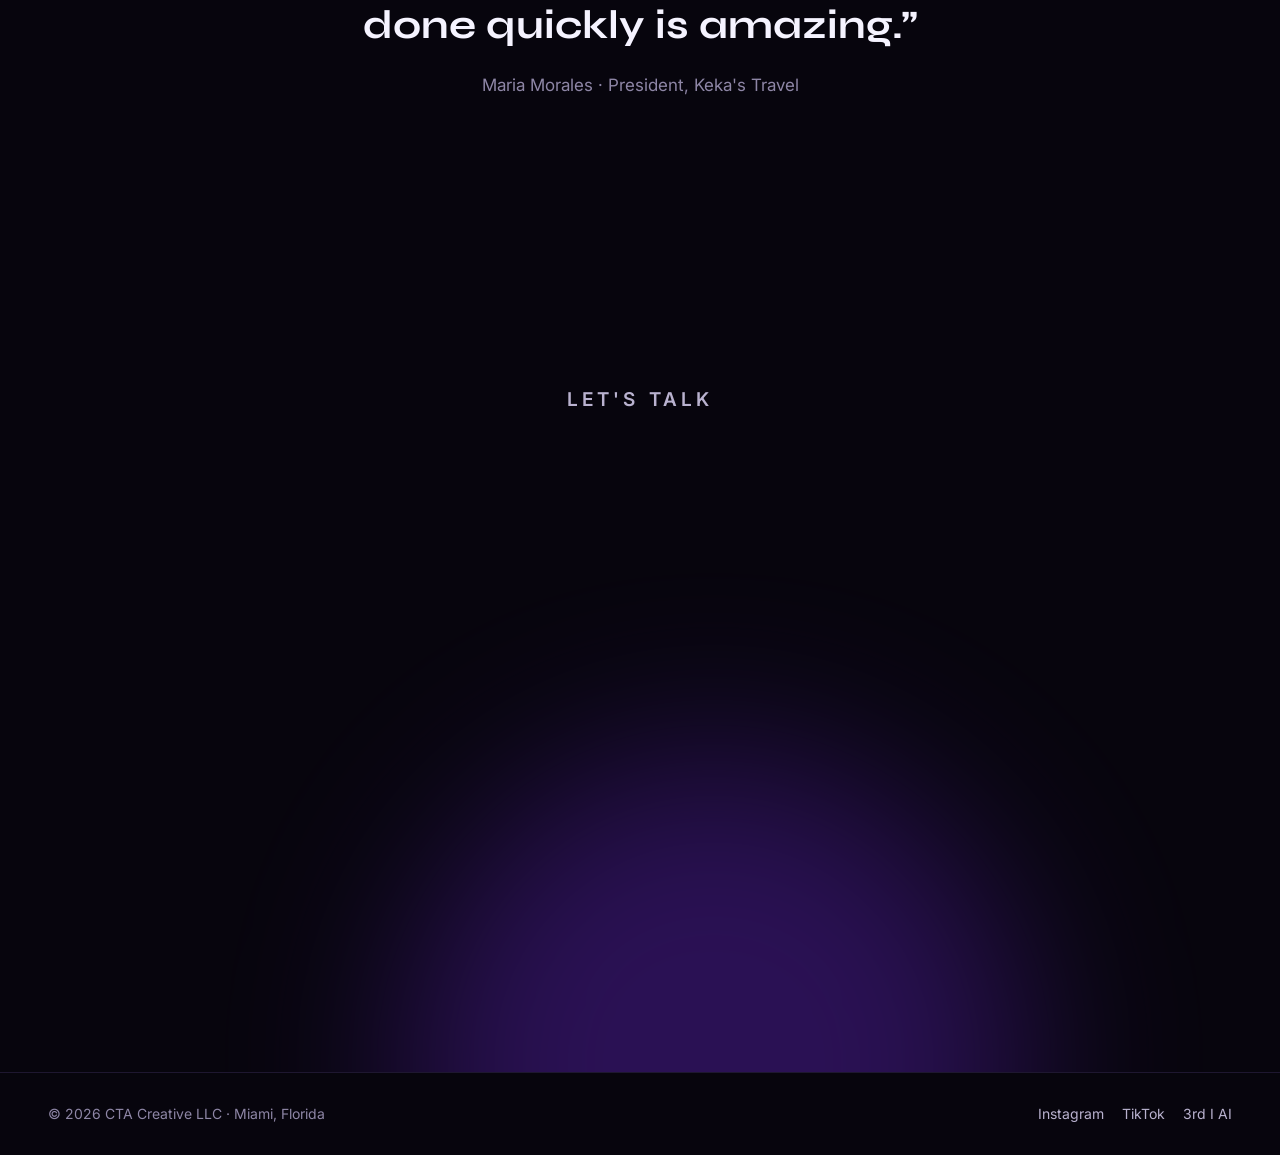
==== commit 0281a605: "TV Studio section" ====
--- a/index.html
+++ b/index.html
@@ -33,6 +33,7 @@
       <a href="#work">Work</a>
       <a href="#ai">AI Studio</a>
       <a href="#commission">Commissions</a>
+      <a href="#tv">TV</a>
       <a href="studio.html">Studio</a>
       <a href="#books">Books</a>
       <a href="#about">About</a>
@@ -269,6 +270,31 @@
       </div>
       <a class="btn btn-primary" href="https://wa.me/17865370675?text=Hi%20Cliff%2C%20I%27d%20like%20a%20portrait%20commission">Request a portrait</a>
     </div>
+  </div>
+</section>
+
+<!-- BEHIND THE CAMERA -->
+<section class="sec bc-sec" id="tv">
+  <div class="wrap">
+    <div class="sec-head">
+      <div>
+        <p class="eyebrow reveal">Behind the camera</p>
+        <h2 class="reveal d1" style="margin-top:14px">TV <span class="grad-text">Studio</span></h2>
+      </div>
+      <p class="reveal d2">I produce television at Island TV: setting up segments, working with guests and getting the shot. The same eye goes into every promo video I make for your business.</p>
+    </div>
+    <div class="bc-grid">
+      <figure class="bc-item wide reveal" data-title="On set at Island TV" data-sub="Producer"><img src="images/tv/on-set-selfie.jpg" alt="Cliff St. Hubert: On set at Island TV" loading="lazy"></figure>
+      <figure class="bc-item tall reveal" data-title="Setting up a segment with guests" data-sub="Directing"><img src="images/tv/directing-guests.jpg" alt="Cliff St. Hubert: Setting up a segment with guests" loading="lazy"></figure>
+      <figure class="bc-item tall reveal" data-title="In the studio" data-sub="Island TV"><img src="images/tv/with-anchor.jpg" alt="Cliff St. Hubert: In the studio" loading="lazy"></figure>
+      <figure class="bc-item wide reveal" data-title="Guests on set" data-sub="Island TV"><img src="images/tv/group-on-set.jpg" alt="Cliff St. Hubert: Guests on set" loading="lazy"></figure>
+      <figure class="bc-item tall reveal" data-title="On the desk with guests" data-sub="Island TV"><img src="images/tv/studio-guests.jpg" alt="Cliff St. Hubert: On the desk with guests" loading="lazy"></figure>
+      <figure class="bc-item  reveal" data-title="Studio session" data-sub="Island TV"><img src="images/tv/desk-crew.jpg" alt="Cliff St. Hubert: Studio session" loading="lazy"></figure>
+      <figure class="bc-item tall reveal" data-title="With a studio guest" data-sub="Island TV"><img src="images/tv/studio-guest-2.jpg" alt="Cliff St. Hubert: With a studio guest" loading="lazy"></figure>
+      <figure class="bc-item wide reveal" data-title="Featured on Chercher l'Artiste" data-sub="Interview"><img src="images/tv/chercher-lartiste.jpg" alt="Cliff St. Hubert: Featured on Chercher l'Artiste" loading="lazy"></figure>
+      <figure class="bc-item  reveal" data-title="On Chercher l'Artiste" data-sub="Interview"><img src="images/tv/chercher-host.jpg" alt="Cliff St. Hubert: On Chercher l'Artiste" loading="lazy"></figure>
+    </div>
+    <div class="bc-cta reveal"><a class="btn btn-primary" href="#studio">Get a promo video for your business</a></div>
   </div>
 </section>
 
@@ -516,16 +542,19 @@
   (function(){
     var lb=document.getElementById('artlb');if(!lb)return;
     var art=lb.querySelector('.alb-art'),cap=lb.querySelector('figcaption'),last=null,list=[],cur=0;
-    function items(){return [].slice.call(document.querySelectorAll('#grid .item:not(.tl-item):not(.hide)')).filter(function(it){return it.querySelector('.media img')})}
-    function show(i){cur=(i+list.length)%list.length;var it=list[cur],img=it.querySelector('.media img');
+    var scope='grid';
+    function items(){if(scope==='tv')return [].slice.call(document.querySelectorAll('#tv .bc-item'));return [].slice.call(document.querySelectorAll('#grid .item:not(.tl-item):not(.hide)')).filter(function(it){return it.querySelector('.media img')})}
+    function show(i){cur=(i+list.length)%list.length;var it=list[cur],img=it.querySelector('.media img')||it.querySelector('img');
       art.style.backgroundImage='url("'+img.currentSrc.replace(/"/g,'')+'")';art.setAttribute('aria-label',img.alt||'');
-      var h=it.querySelector('.meta h3'),m=it.querySelector('.meta span');cap.querySelector('strong').textContent=h?h.textContent:'';cap.querySelector('span').textContent=m?m.textContent:'';
+      var h=it.querySelector('.meta h3'),m=it.querySelector('.meta span');cap.querySelector('strong').textContent=h?h.textContent:(it.dataset.title||'');cap.querySelector('span').textContent=m?m.textContent:(it.dataset.sub||'');
       var probe=new Image();probe.onload=function(){art.style.aspectRatio=probe.naturalWidth+'/'+probe.naturalHeight;art.style.setProperty('--r',(probe.naturalWidth/probe.naturalHeight).toFixed(3))};probe.src=img.currentSrc}
-    function open(it){list=items();var i=list.indexOf(it);if(i<0)return;last=document.activeElement;lb.hidden=false;document.body.style.overflow='hidden';show(i);lb.querySelector('.alb-x').focus()}
+    function open(it){scope=it.closest('#tv')?'tv':'grid';list=items();var i=list.indexOf(it);if(i<0)return;last=document.activeElement;lb.hidden=false;document.body.style.overflow='hidden';show(i);lb.querySelector('.alb-x').focus()}
     function close(){lb.hidden=true;document.body.style.overflow='';if(last)last.focus()}
     document.querySelectorAll('#grid .item:not(.tl-item)').forEach(function(it){var img=it.querySelector('.media img');if(!img)return;
       var m=it.querySelector('.media');m.style.cursor='zoom-in';m.tabIndex=0;m.setAttribute('role','button');m.setAttribute('aria-label','View '+(img.alt||'artwork')+' larger');
       img.draggable=false;m.addEventListener('click',function(){open(it)});m.addEventListener('keydown',function(e){if(e.key==='Enter'||e.key===' '){e.preventDefault();open(it)}})});
+    document.querySelectorAll('#tv .bc-item').forEach(function(it){var img=it.querySelector('img');img.draggable=false;it.tabIndex=0;it.setAttribute('role','button');it.setAttribute('aria-label','View photo larger: '+(it.dataset.title||''));
+      it.addEventListener('click',function(){open(it)});it.addEventListener('keydown',function(e){if(e.key==='Enter'||e.key===' '){e.preventDefault();open(it)}})});
     lb.querySelector('.alb-x').onclick=close;
     lb.querySelector('.alb-prev').onclick=function(e){e.stopPropagation();show(cur-1)};
     lb.querySelector('.alb-next').onclick=function(e){e.stopPropagation();show(cur+1)};
@@ -534,7 +563,7 @@
     var tx=null;lb.addEventListener('touchstart',function(e){tx=e.touches[0].clientX},{passive:true});
     lb.addEventListener('touchend',function(e){if(tx===null)return;var d=e.changedTouches[0].clientX-tx;if(Math.abs(d)>50)show(cur+(d<0?1:-1));tx=null});
     // discourage saving
-    function guard(e){if(e.target.closest&&(e.target.closest('#grid .media')||e.target.closest('.art-lb')))e.preventDefault()}
+    function guard(e){if(e.target.closest&&(e.target.closest('#grid .media')||e.target.closest('#tv .bc-item')||e.target.closest('.art-lb')))e.preventDefault()}
     document.addEventListener('contextmenu',guard);document.addEventListener('dragstart',guard);
   })();
 </script>
--- a/css/site.css
+++ b/css/site.css
@@ -357,3 +357,13 @@
 #grid .media img{-webkit-user-select:none;user-select:none;-webkit-touch-callout:none}
 @media (max-width:640px){.alb-nav{position:absolute;bottom:22px}.alb-prev{left:22px}.alb-next{right:22px}.alb-art{max-height:68vh}}
 @media (prefers-reduced-motion:reduce){.alb-ring,.alb-glow,.alb-frame{animation:none}}
+
+/* Behind the camera: masonry columns, each photo at its natural shape (no gaps) */
+.bc-grid{columns:3 280px;column-gap:14px}
+.bc-item{margin:0 0 14px;break-inside:avoid;position:relative;display:block;border-radius:18px;overflow:hidden;border:1px solid var(--line);background:var(--card);cursor:zoom-in}
+.bc-item img{display:block;width:100%;height:auto;transition:transform .7s cubic-bezier(.2,.8,.2,1);-webkit-user-select:none;user-select:none;-webkit-touch-callout:none}
+.bc-item::after{content:attr(data-title);position:absolute;left:0;right:0;bottom:0;padding:28px 16px 12px;font-size:14px;font-weight:600;color:#fff;background:linear-gradient(transparent,rgba(7,5,13,.85));opacity:0;transform:translateY(6px);transition:opacity .3s,transform .3s}
+.bc-item:hover img{transform:scale(1.04)}.bc-item:hover::after,.bc-item:focus-visible::after{opacity:1;transform:none}
+.bc-item:focus-visible{outline:2px solid var(--lilac);outline-offset:3px}
+.bc-cta{text-align:center;margin-top:30px}
+@media (max-width:640px){.bc-grid{columns:2;column-gap:10px}.bc-item{margin-bottom:10px;border-radius:14px}}
